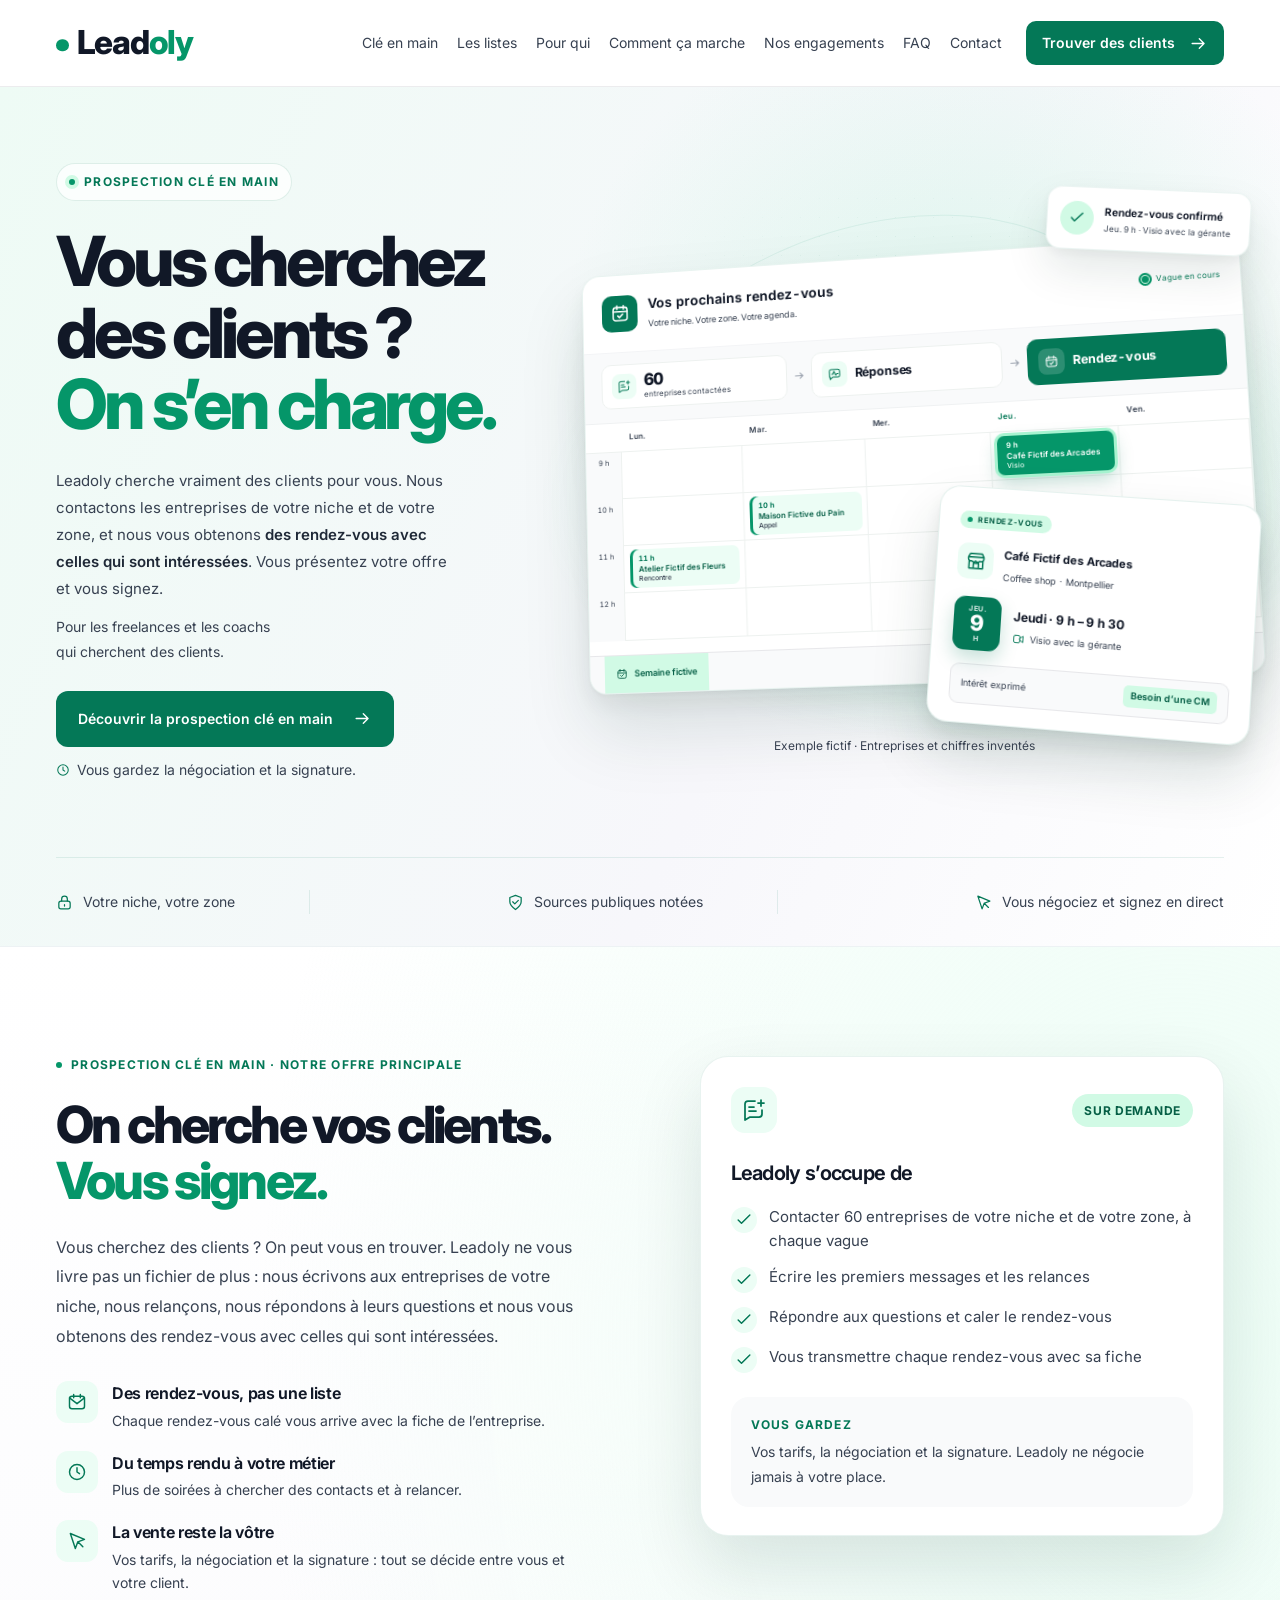
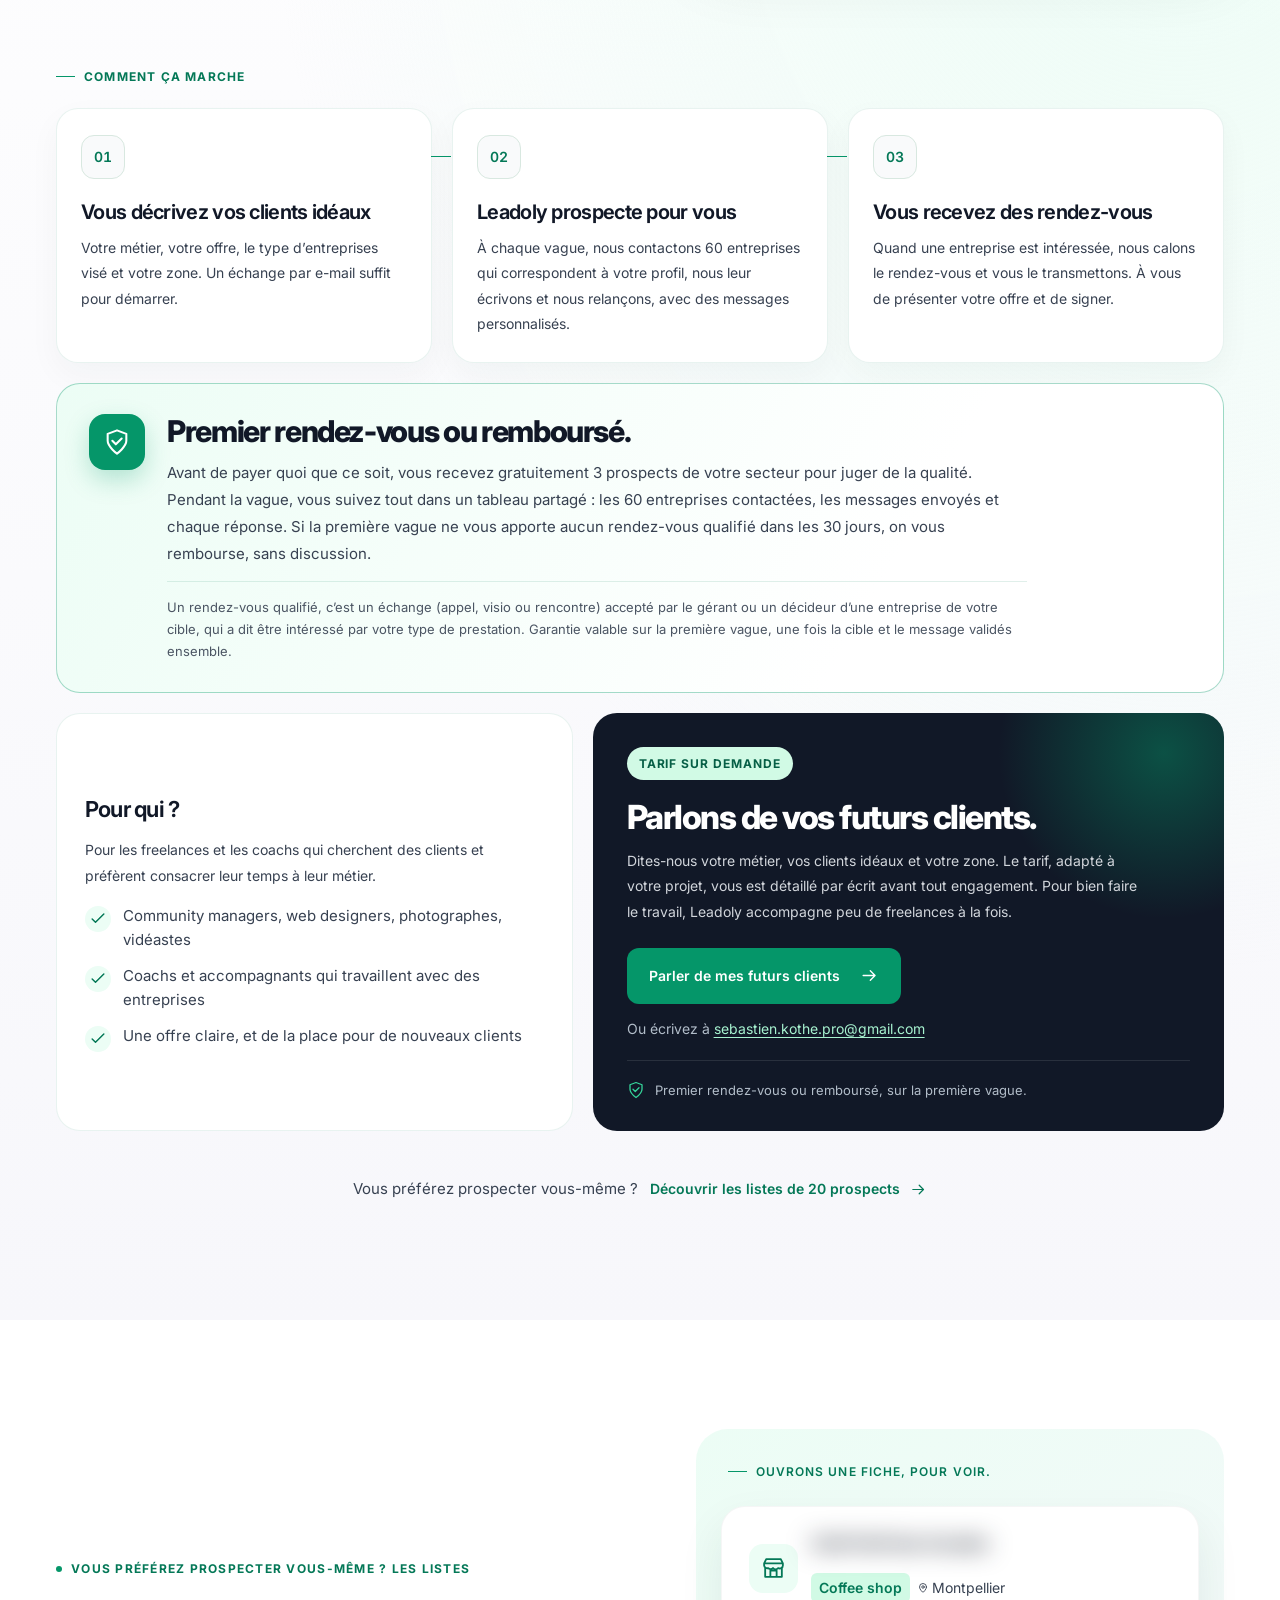
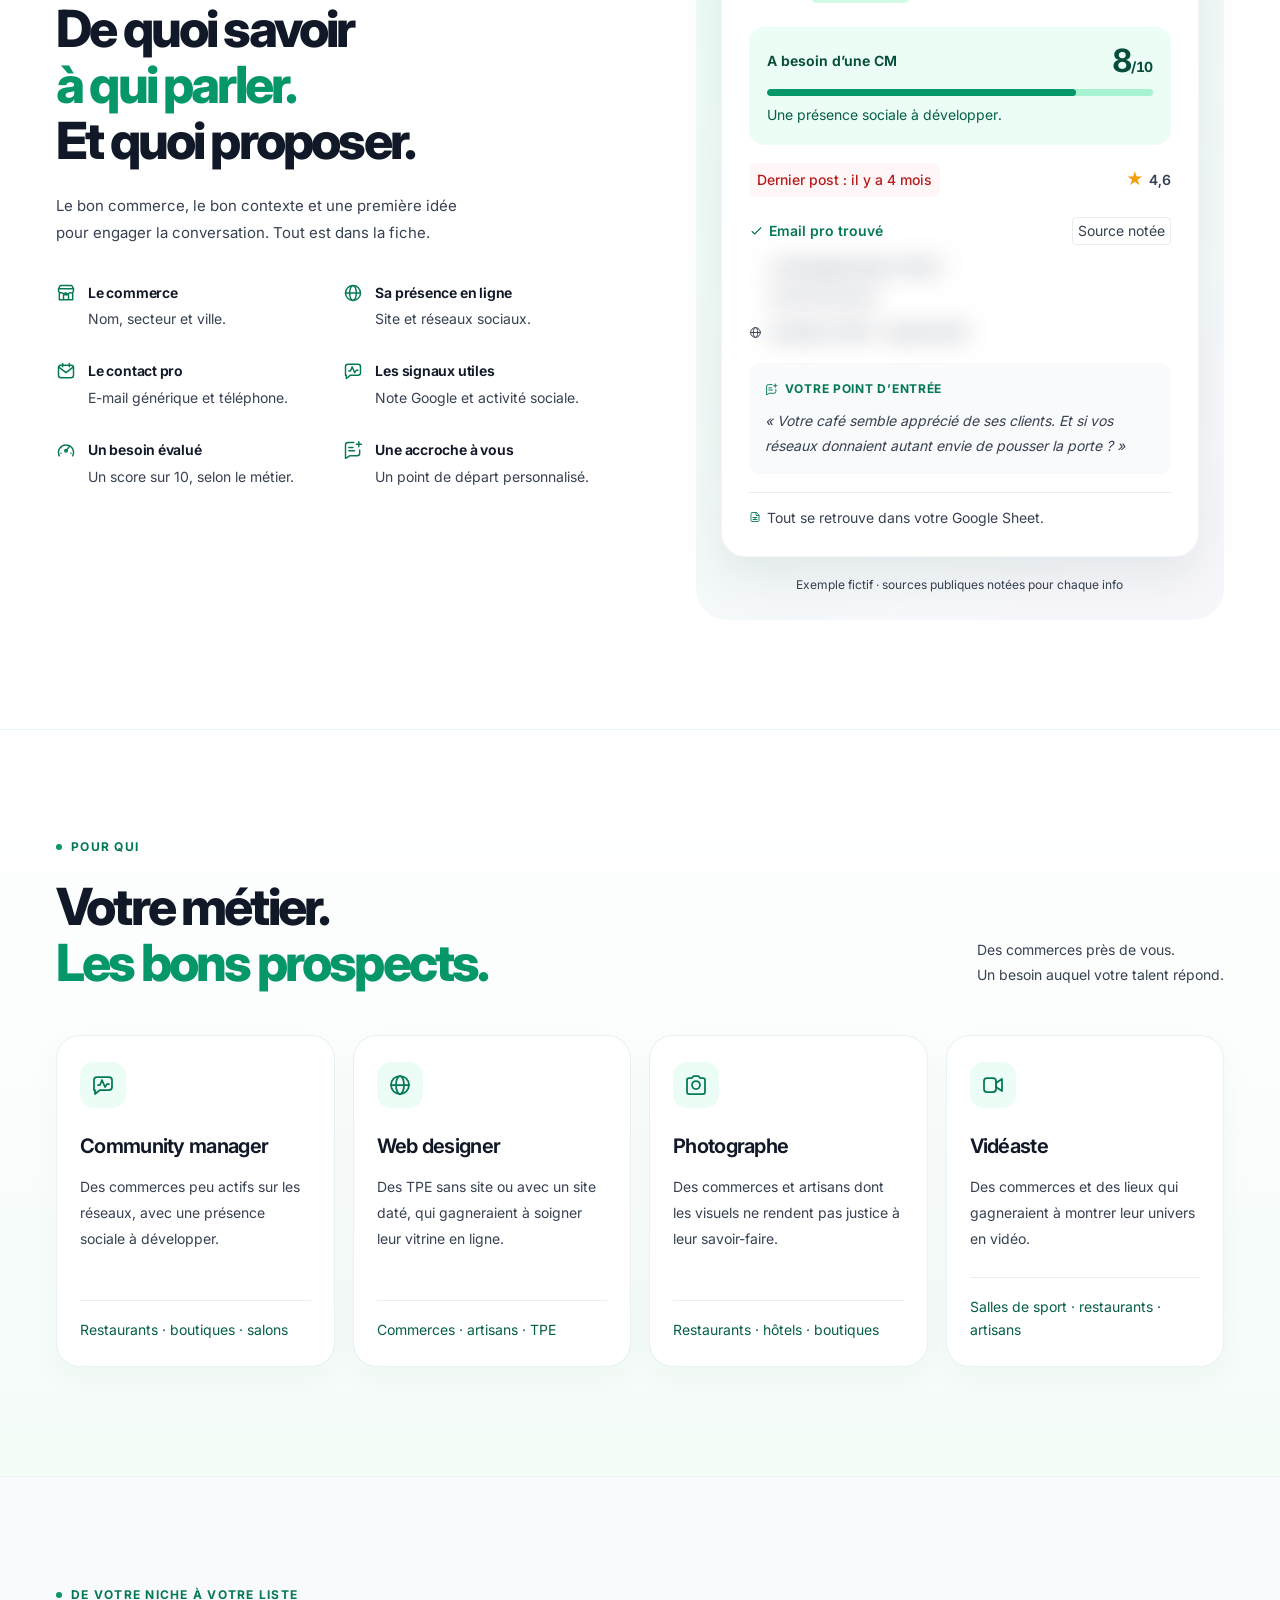
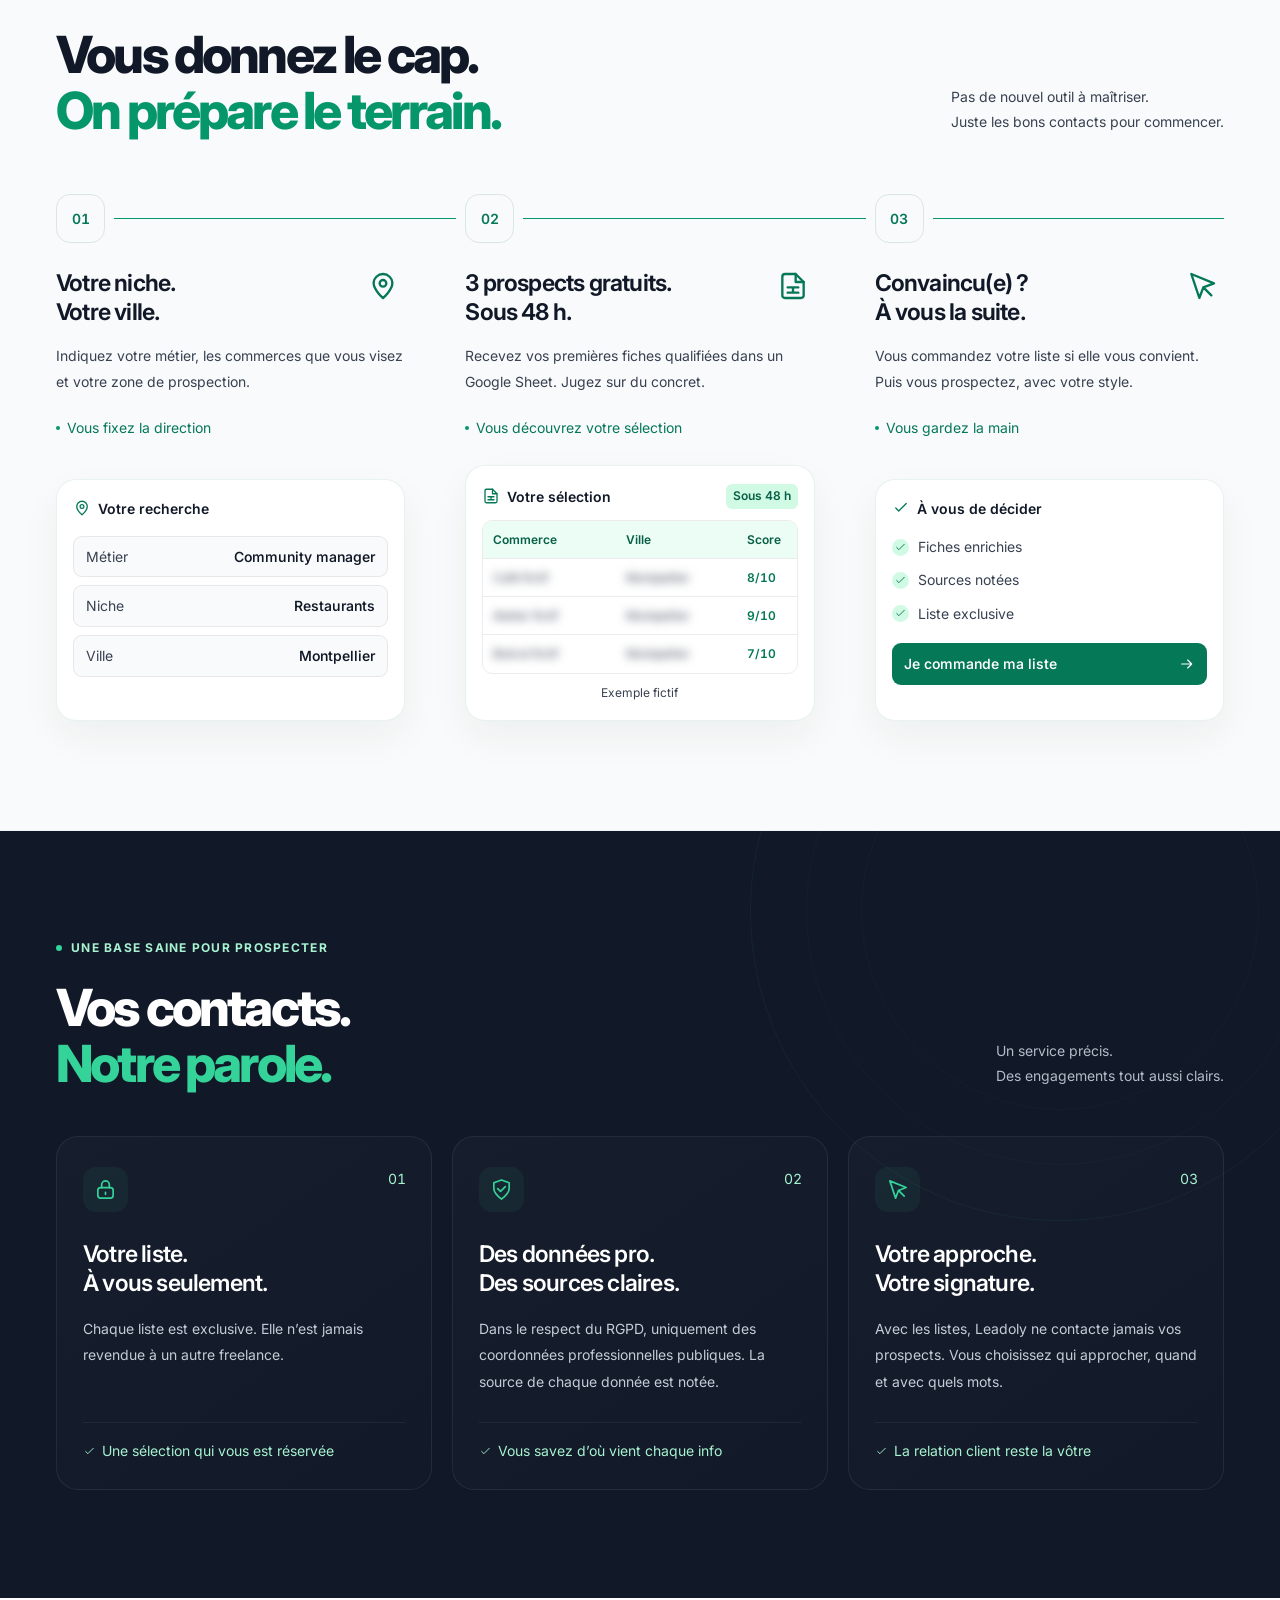
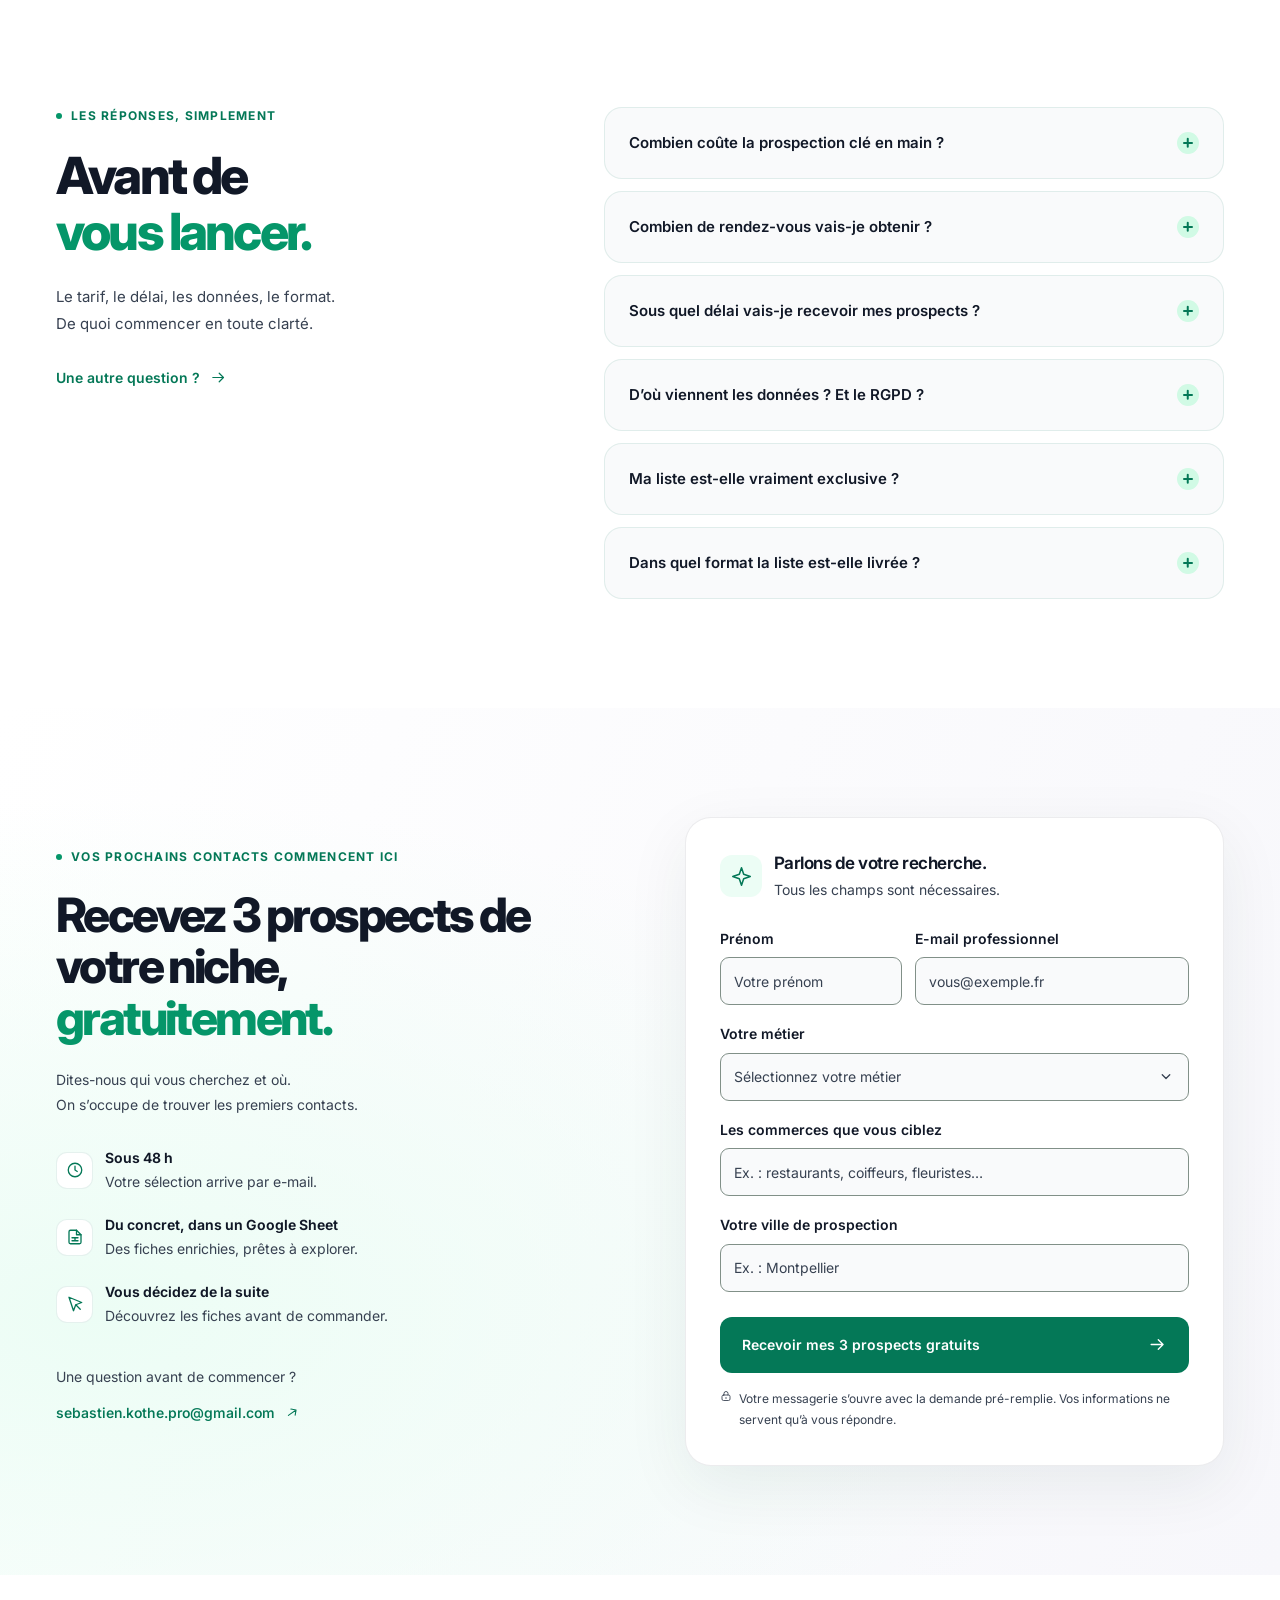
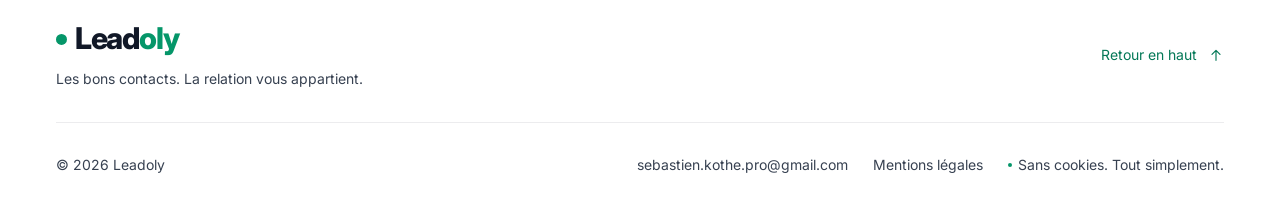
==== index.html @ 3d6f872d "Menu : le lien « Contact » (bureau et mobile) mène au bloc contact « Parlons de vos futurs clients »" ====
<!doctype html>
<html lang="fr">
<head>
  <meta charset="utf-8">
  <meta name="viewport" content="width=device-width, initial-scale=1">
  <title>Leadoly — On trouve vos clients, vous signez</title>
  <meta name="description" content="Freelances et coachs : Leadoly contacte les entreprises de votre niche et vous obtient des rendez-vous. Premier rendez-vous ou remboursé.">
  <meta name="robots" content="index, follow, max-image-preview:large">
  <meta name="theme-color" content="#059669">
  <meta name="color-scheme" content="light">
  <link rel="canonical" href="https://leadoly.fr/">
  <link rel="icon" href="favicon.ico" sizes="16x16 32x32 48x48">
  <link rel="icon" href="assets/favicon.svg" type="image/svg+xml">
  <link rel="icon" href="assets/favicon-32.png" type="image/png" sizes="32x32">
  <link rel="apple-touch-icon" href="apple-touch-icon.png">
  <link rel="preload" href="assets/fonts/Inter-latin.var.woff2" as="font" type="font/woff2" crossorigin>
  <link rel="stylesheet" href="css/style.css">
  <script src="js/main.js" defer></script>
  <meta property="og:type" content="website">
  <meta property="og:locale" content="fr_FR">
  <meta property="og:site_name" content="Leadoly">
  <meta property="og:url" content="https://leadoly.fr/">
  <meta property="og:title" content="Leadoly — On trouve vos clients, vous signez">
  <meta property="og:description" content="Freelances et coachs : Leadoly contacte les entreprises de votre niche et vous obtient des rendez-vous. Premier rendez-vous ou remboursé.">
  <meta property="og:image" content="https://leadoly.fr/assets/og-image.png">
  <meta property="og:image:width" content="1200">
  <meta property="og:image:height" content="630">
  <meta property="og:image:type" content="image/png">
  <meta property="og:image:alt" content="Leadoly. Vos prochains clients sont près de vous. Des prospects locaux, qualifiés et livrés dans un Google Sheet.">
  <meta name="twitter:card" content="summary_large_image">
  <meta name="twitter:title" content="Leadoly — On trouve vos clients, vous signez">
  <meta name="twitter:description" content="Freelances et coachs : Leadoly contacte les entreprises de votre niche et vous obtient des rendez-vous. Premier rendez-vous ou remboursé.">
  <meta name="twitter:image" content="https://leadoly.fr/assets/og-image.png">
  <meta name="twitter:image:alt" content="Leadoly. Vos prochains clients sont près de vous.">
  <script type="application/ld+json">
{
  "@context": "https://schema.org",
  "@graph": [
    {
      "@type": [
        "Organization",
        "ProfessionalService"
      ],
      "@id": "https://leadoly.fr/#organization",
      "name": "Leadoly",
      "url": "https://leadoly.fr/",
      "logo": {
        "@type": "ImageObject",
        "url": "https://leadoly.fr/assets/leadoly-symbole-400.png",
        "width": 400,
        "height": 400
      },
      "image": "https://leadoly.fr/assets/og-image.png",
      "email": "sebastien.kothe.pro@gmail.com",
      "slogan": "Les bons contacts, près de vous.",
      "description": "Leadoly cherche des clients pour les freelances et les coachs : nous contactons les entreprises de leur niche et leur obtenons des rendez-vous. Ils n’ont plus qu’à présenter leur offre et signer. En option, des listes exclusives de prospects locaux qualifiés.",
      "areaServed": {
        "@type": "Country",
        "name": "France"
      },
      "knowsAbout": [
        "Prospection locale",
        "Listes de prospects qualifiés",
        "Génération de leads B2B",
        "Prospection pour freelances",
        "TPE et commerces de proximité"
      ],
      "founder": {
        "@id": "https://leadoly.fr/#fondateur"
      },
      "sameAs": [
        "https://www.linkedin.com/company/leadoly/"
      ]
    },
    {
      "@type": "Person",
      "@id": "https://leadoly.fr/#fondateur",
      "name": "Sébastien Kothé",
      "jobTitle": "Fondateur de Leadoly",
      "worksFor": {
        "@id": "https://leadoly.fr/#organization"
      },
      "sameAs": [
        "https://www.linkedin.com/in/sebastienkothe"
      ]
    },
    {
      "@type": "WebSite",
      "@id": "https://leadoly.fr/#website",
      "url": "https://leadoly.fr/",
      "name": "Leadoly",
      "inLanguage": "fr-FR",
      "publisher": {
        "@id": "https://leadoly.fr/#organization"
      }
    },
    {
      "@type": "WebPage",
      "@id": "https://leadoly.fr/#webpage",
      "url": "https://leadoly.fr/",
      "name": "Leadoly — On trouve vos clients, vous signez",
      "description": "Freelances et coachs : Leadoly contacte les entreprises de votre niche et vous obtient des rendez-vous. Premier rendez-vous ou remboursé.",
      "inLanguage": "fr-FR",
      "isPartOf": {
        "@id": "https://leadoly.fr/#website"
      },
      "about": {
        "@id": "https://leadoly.fr/#organization"
      },
      "primaryImageOfPage": "https://leadoly.fr/assets/og-image.png"
    },
    {
      "@type": "FAQPage",
      "@id": "https://leadoly.fr/#faq",
      "inLanguage": "fr-FR",
      "isPartOf": {
        "@id": "https://leadoly.fr/#webpage"
      },
      "mainEntity": [
        {
          "@type": "Question",
          "name": "Combien coûte la prospection clé en main ?",
          "acceptedAnswer": {
            "@type": "Answer",
            "text": "Le tarif est sur demande : il dépend de votre niche et de votre zone. Écrivez-nous, et tout vous est détaillé par écrit avant le moindre engagement."
          }
        },
        {
          "@type": "Question",
          "name": "Combien de rendez-vous vais-je obtenir ?",
          "acceptedAnswer": {
            "@type": "Answer",
            "text": "Le nombre dépend de votre offre, de votre niche et de votre zone : nous ne promettons pas de chiffre. En revanche, la première vague est garantie : si elle ne vous apporte aucun rendez-vous qualifié dans les 30 jours, on vous rembourse, sans discussion."
          }
        },
        {
          "@type": "Question",
          "name": "Sous quel délai vais-je recevoir mes prospects ?",
          "acceptedAnswer": {
            "@type": "Answer",
            "text": "Vous recevez vos 3 prospects gratuits sous 48 h, dans un Google Sheet partagé. Votre sélection arrive par e-mail."
          }
        },
        {
          "@type": "Question",
          "name": "D’où viennent les données ? Et le RGPD ?",
          "acceptedAnswer": {
            "@type": "Answer",
            "text": "Leadoly utilise uniquement des coordonnées professionnelles publiques et note la source de chaque donnée. Avec les listes, Leadoly ne contacte jamais vos prospects : vous gardez la main sur votre prospection."
          }
        },
        {
          "@type": "Question",
          "name": "Ma liste est-elle vraiment exclusive ?",
          "acceptedAnswer": {
            "@type": "Answer",
            "text": "Oui. Votre liste vous est réservée et n’est jamais revendue à un autre freelance."
          }
        },
        {
          "@type": "Question",
          "name": "Dans quel format la liste est-elle livrée ?",
          "acceptedAnswer": {
            "@type": "Answer",
            "text": "Dans un Google Sheet partagé, avec une ligne par prospect. Les colonnes regroupent les informations décrites dans la fiche : commerce, secteur, ville, site, réseaux sociaux, e-mail et téléphone professionnels, note Google, activité sociale, score de besoin et accroche personnalisée. Les sources y sont aussi notées."
          }
        }
      ]
    }
  ]
}
  </script>
  <!-- Mesure d'audience GoatCounter (anonyme, sans cookies) : le code du compte se change dans js/analytics.js -->
  <script src="js/analytics.js" defer></script>
</head>
<body>
  <a href="#contenu" class="skip-link">Aller au contenu</a>
  <svg class="icon-library" xmlns="http://www.w3.org/2000/svg" aria-hidden="true"><defs>
    <symbol id="i-arrow" viewBox="0 0 24 24"><path d="M4 12h15m-6-6 6 6-6 6"/></symbol>
    <symbol id="i-check" viewBox="0 0 24 24"><path d="m5 12 4 4L19 6"/></symbol>
    <symbol id="i-pin" viewBox="0 0 24 24"><path d="M19 10c0 5-7 11-7 11S5 15 5 10a7 7 0 1 1 14 0Z"/><circle cx="12" cy="10" r="2.5"/></symbol>
    <symbol id="i-sheet" viewBox="0 0 24 24"><path d="M14 3H6a2 2 0 0 0-2 2v14a2 2 0 0 0 2 2h12a2 2 0 0 0 2-2V9Z"/><path d="M14 3v6h6M8 13h8M8 17h8m-4-4v4"/></symbol>
    <symbol id="i-store" viewBox="0 0 24 24"><path d="M4 11v9h16v-9M3 7l2-4h14l2 4v2a3 3 0 0 1-4.5 2.6 3 3 0 0 1-5 0 3 3 0 0 1-4.5 0A3 3 0 0 1 3 9V7ZM3 7h18M9 20v-6h6v6"/></symbol>
    <symbol id="i-contact" viewBox="0 0 24 24"><rect x="3" y="5" width="18" height="15" rx="3"/><path d="m3 7 9 7 9-7M8 3v4m8-4v4"/></symbol>
    <symbol id="i-globe" viewBox="0 0 24 24"><circle cx="12" cy="12" r="9"/><ellipse cx="12" cy="12" rx="4" ry="9"/><path d="M3 12h18"/></symbol>
    <symbol id="i-activity" viewBox="0 0 24 24"><path d="M3 17V7a3 3 0 0 1 3-3h12a3 3 0 0 1 3 3v7a3 3 0 0 1-3 3H9l-5 4v-4Z"/><path d="M7 12h2l2-5 3 7 2-3h2"/></symbol>
    <symbol id="i-score" viewBox="0 0 24 24"><path d="M4 19a9 9 0 1 1 16 0M12 13l4-5M6 16h.01M6.5 9h.01M12 6h.01M18 16h.01"/><circle cx="12" cy="13" r="1.5"/></symbol>
    <symbol id="i-message" viewBox="0 0 24 24"><path d="M20 12v4a3 3 0 0 1-3 3H8l-5 3V6a3 3 0 0 1 3-3h7M7 9h5M7 13h7M19 2v6m-3-3h6"/></symbol>
    <symbol id="i-lock" viewBox="0 0 24 24"><rect x="4" y="10" width="16" height="11" rx="3"/><path d="M8 10V7a4 4 0 0 1 8 0v3m-4 5v2"/></symbol>
    <symbol id="i-shield" viewBox="0 0 24 24"><path d="m12 2 8 3v6c0 5-8 11-8 11S4 16 4 11V5Z"/><path d="m8 11 3 3 5-5"/></symbol>
    <symbol id="i-cursor" viewBox="0 0 24 24"><path d="m4 3 6 18 3-8 8-3L4 3Zm9 10 6 6"/></symbol>
    <symbol id="i-calendar" viewBox="0 0 24 24"><rect x="3.5" y="5" width="17" height="15.5" rx="3"/><path d="M3.5 10h17M8 3v4M16 3v4"/><path d="m9 15 2 2 4-4"/></symbol><symbol id="i-clock" viewBox="0 0 24 24"><circle cx="12" cy="12" r="9"/><path d="M12 7v5l3 2"/></symbol>
    <symbol id="i-camera" viewBox="0 0 24 24"><path d="m8 5 1.5-2h5L16 5h3a2 2 0 0 1 2 2v12a2 2 0 0 1-2 2H5a2 2 0 0 1-2-2V7a2 2 0 0 1 2-2Z"/><circle cx="12" cy="12" r="4"/></symbol>
    <symbol id="i-video" viewBox="0 0 24 24"><rect x="3" y="5" width="12" height="14" rx="3"/><path d="m15 10 6-4v12l-6-4Z"/></symbol>
    <symbol id="i-spark" viewBox="0 0 24 24"><path d="m12 2 2.5 7.5L22 12l-7.5 2.5L12 22l-2.5-7.5L2 12l7.5-2.5L12 2Z"/></symbol>
  </defs></svg>
  <header class="site-header">
    <div class="header-inner container">
      <a class="brand" href="#accueil" aria-label="Leadoly, accueil"><span class="brand-dot" aria-hidden="true"></span><span>Lead<span class="brand-accent">oly</span></span></a>
      <nav class="desktop-nav" aria-label="Navigation principale"><a href="#premium">Clé en main</a><a href="#fiche">Les listes</a><a href="#pour-qui">Pour qui</a><a href="#comment">Comment ça marche</a><a href="#engagements">Nos engagements</a><a href="#faq">FAQ</a><a href="#contact-premium">Contact</a></nav>
      <a class="button button-small header-cta" href="#contact-premium">Trouver des clients<svg class="icon" aria-hidden="true"><use href="#i-arrow"/></svg></a>
      <button class="menu-toggle" type="button" aria-label="Ouvrir le menu" aria-controls="mobile-menu" aria-expanded="false" hidden><span></span><span></span></button>
    </div>
    <nav class="mobile-menu container" id="mobile-menu" aria-label="Navigation mobile"><a href="#premium">Prospection clé en main<svg class="icon" aria-hidden="true"><use href="#i-arrow"/></svg></a><a href="#fiche">Les listes<svg class="icon" aria-hidden="true"><use href="#i-arrow"/></svg></a><a href="#pour-qui">Pour qui<svg class="icon" aria-hidden="true"><use href="#i-arrow"/></svg></a><a href="#comment">Comment ça marche<svg class="icon" aria-hidden="true"><use href="#i-arrow"/></svg></a><a href="#engagements">Nos engagements<svg class="icon" aria-hidden="true"><use href="#i-arrow"/></svg></a><a href="#faq">FAQ<svg class="icon" aria-hidden="true"><use href="#i-arrow"/></svg></a><a href="#contact-premium">Contact<svg class="icon" aria-hidden="true"><use href="#i-arrow"/></svg></a><a class="button" href="#contact-premium">Trouver des clients</a></nav>
  </header>
  <main id="contenu" tabindex="-1">
    <section class="hero" id="accueil" aria-labelledby="hero-title">
      <div class="hero-glow" aria-hidden="true"></div>
      <div class="hero-inner container">
        <div class="hero-copy">
          <p class="eyebrow pill"><span class="status-dot" aria-hidden="true"></span>PROSPECTION CLÉ EN MAIN</p>
          <h1 id="hero-title">Vous cherchez <br> des clients ? <br> <span>On s’en charge.</span></h1>
          <p class="hero-description">Leadoly cherche vraiment des clients pour vous. Nous contactons les entreprises de votre niche et de votre zone, et nous vous obtenons <strong>des rendez-vous avec celles qui sont intéressées</strong>. Vous présentez votre offre et vous signez.</p>
          <p class="hero-audience">Pour les freelances et les coachs <br class="desktop-break"> qui cherchent des clients.</p>
          <div class="hero-actions"><a class="button" href="#premium">Découvrir la prospection clé en main<svg class="icon" aria-hidden="true"><use href="#i-arrow"/></svg></a></div>
          <p class="hero-note"><svg class="icon" aria-hidden="true"><use href="#i-clock"/></svg>Vous gardez la négociation et la signature.</p>
        </div>
        <figure class="hero-stage hero-rdv" role="img" aria-label="Exemple fictif : une vague de 60 entreprises contactées qui aboutit à des rendez-vous dans votre agenda">
          <div class="stage-dots" aria-hidden="true"></div><div class="stage-orbit" aria-hidden="true"></div>
          <div class="product-composition" aria-hidden="true">
            <div class="sheet-back"></div>
            <div class="sheet-window rdv-window">
              <div class="sheet-titlebar"><span class="sheet-icon rdv-icon"><svg class="icon"><use href="#i-calendar"/></svg></span><div><b>Vos prochains rendez-vous</b><span>Votre niche. Votre zone. Votre agenda.</span></div><span class="sheet-status"><span class="rdv-live"></span>Vague en cours</span></div>
              <div class="rdv-funnel">
                <div class="rdv-step"><span class="rdv-step-icon"><svg class="icon"><use href="#i-message"/></svg></span><b>60</b><span><span class="rdv-long">entreprises </span>contactées</span></div>
                <svg class="rdv-arrow" viewBox="0 0 24 24"><path d="M5 12h14m-5-5 5 5-5 5"/></svg>
                <div class="rdv-step"><span class="rdv-step-icon"><svg class="icon"><use href="#i-activity"/></svg></span><b class="rdv-word">Réponses</b></div>
                <svg class="rdv-arrow" viewBox="0 0 24 24"><path d="M5 12h14m-5-5 5 5-5 5"/></svg>
                <div class="rdv-step is-goal"><span class="rdv-step-icon"><svg class="icon"><use href="#i-calendar"/></svg></span><b class="rdv-word">Rendez-vous</b></div>
              </div>
              <div class="rdv-cal">
                <div class="rdv-cal-head"><span></span><span>Lun.</span><span>Mar.</span><span>Mer.</span><span>Jeu.</span><span>Ven.</span></div>
                <div class="rdv-cal-body">
                  <div class="rdv-hours"><span>9 h</span><span>10 h</span><span>11 h</span><span>12 h</span></div>
                  <div class="rdv-grid">
                    <span class="rdv-event ev-1"><b>10 h</b>Maison Fictive du Pain<small>Appel</small></span>
                    <span class="rdv-event ev-2"><b>9 h</b>Café Fictif des Arcades<small>Visio</small></span>
                    <span class="rdv-event ev-3"><b>11 h</b>Atelier Fictif des Fleurs<small>Rencontre</small></span>
                  </div>
                </div>
              </div>
              <div class="sheet-bottom"><span class="sheet-tab"><svg class="icon"><use href="#i-calendar"/></svg>Semaine fictive</span><span class="sheet-bottom-note">Vous présentez votre offre, vous signez</span></div>
            </div>
            <div class="floating-found"><span class="found-check"><svg class="icon"><use href="#i-check"/></svg></span><span><b>Rendez-vous confirmé</b><small>Jeu. 9 h · Visio avec la gérante</small></span></div>
            <div class="hero-prospect-card rdv-card">
              <span class="mini-card-label rdv-label"><span class="rdv-label-dot"></span>RENDEZ-VOUS</span>
              <div class="mini-card-top"><span class="store-avatar"><svg class="icon"><use href="#i-store"/></svg></span><div><b>Café Fictif des Arcades</b><span>Coffee shop · Montpellier</span></div></div>
              <div class="rdv-when"><div class="rdv-date"><small>JEU.</small><b>9</b><small>H</small></div><div class="rdv-when-text"><b>Jeudi · 9 h – 9 h 30</b><span><svg class="icon"><use href="#i-video"/></svg>Visio avec la gérante</span></div></div>
              <div class="rdv-need"><span>Intérêt exprimé</span><b>Besoin d’une CM</b></div>
                          </div>
          </div>
          <figcaption>Exemple fictif · Entreprises et chiffres inventés</figcaption>
        </figure>
      </div>
      <div class="reassurance container"><span><svg class="icon" aria-hidden="true"><use href="#i-lock"/></svg>Votre niche, votre zone</span><span><svg class="icon" aria-hidden="true"><use href="#i-shield"/></svg>Sources publiques notées</span><span><svg class="icon" aria-hidden="true"><use href="#i-cursor"/></svg>Vous négociez et signez en direct</span></div>
    </section>
    <section class="premium-section section-pad" id="premium" aria-labelledby="premium-title">
      <div class="container">
        <div class="premium-layout">
          <div class="premium-copy reveal">
            <p class="eyebrow"><span class="status-dot" aria-hidden="true"></span>PROSPECTION CLÉ EN MAIN · NOTRE OFFRE PRINCIPALE</p>
            <h2 id="premium-title">On cherche vos clients. <br> <span>Vous signez.</span></h2>
            <p class="premium-lead">Vous cherchez des clients ? On peut vous en trouver. Leadoly ne vous livre pas un fichier de plus : nous écrivons aux entreprises de votre niche, nous relançons, nous répondons à leurs questions et nous vous obtenons des rendez-vous avec celles qui sont intéressées.</p>
            <ul class="premium-results">
              <li><span class="premium-result-icon"><svg class="icon" aria-hidden="true"><use href="#i-contact"/></svg></span><span><b>Des rendez-vous, pas une liste</b><small>Chaque rendez-vous calé vous arrive avec la fiche de l’entreprise.</small></span></li>
              <li><span class="premium-result-icon"><svg class="icon" aria-hidden="true"><use href="#i-clock"/></svg></span><span><b>Du temps rendu à votre métier</b><small>Plus de soirées à chercher des contacts et à relancer.</small></span></li>
              <li><span class="premium-result-icon"><svg class="icon" aria-hidden="true"><use href="#i-cursor"/></svg></span><span><b>La vente reste la vôtre</b><small>Vos tarifs, la négociation et la signature : tout se décide entre vous et votre client.</small></span></li>
            </ul>
          </div>
          <article class="premium-card reveal" aria-label="Répartition des rôles">
            <div class="premium-card-top"><span class="audience-icon"><svg class="icon" aria-hidden="true"><use href="#i-message"/></svg></span><span class="premium-badge">Sur demande</span></div>
            <h3>Leadoly s’occupe de</h3>
            <ul class="premium-list">
              <li><svg class="icon" aria-hidden="true"><use href="#i-check"/></svg>Contacter 60 entreprises de votre niche et de votre zone, à chaque vague</li>
              <li><svg class="icon" aria-hidden="true"><use href="#i-check"/></svg>Écrire les premiers messages et les relances</li>
              <li><svg class="icon" aria-hidden="true"><use href="#i-check"/></svg>Répondre aux questions et caler le rendez-vous</li>
              <li><svg class="icon" aria-hidden="true"><use href="#i-check"/></svg>Vous transmettre chaque rendez-vous avec sa fiche</li>
            </ul>
            <div class="premium-keep"><p class="premium-keep-title">Vous gardez</p><p>Vos tarifs, la négociation et la signature. Leadoly ne négocie jamais à votre place.</p></div>
          </article>
        </div>
        <div class="premium-how reveal" aria-labelledby="premium-how-title">
          <h3 class="premium-how-title" id="premium-how-title"><span class="tiny-line" aria-hidden="true"></span>Comment ça marche</h3>
          <ol class="premium-steps">
            <li class="premium-step"><span class="premium-step-number">01</span><h4>Vous décrivez vos clients idéaux</h4><p>Votre métier, votre offre, le type d’entreprises visé et votre zone. Un échange par e-mail suffit pour démarrer.</p></li>
            <li class="premium-step"><span class="premium-step-number">02</span><h4>Leadoly prospecte pour vous</h4><p>À chaque vague, nous contactons 60 entreprises qui correspondent à votre profil, nous leur écrivons et nous relançons, avec des messages personnalisés.</p></li>
            <li class="premium-step"><span class="premium-step-number">03</span><h4>Vous recevez des rendez-vous</h4><p>Quand une entreprise est intéressée, nous calons le rendez-vous et vous le transmettons. À vous de présenter votre offre et de signer.</p></li>
          </ol>
        </div>
        <div class="premium-guarantee reveal" aria-labelledby="premium-guarantee-title">
          <span class="premium-guarantee-icon"><svg class="icon" aria-hidden="true"><use href="#i-shield"/></svg></span>
          <div>
            <h3 id="premium-guarantee-title">Premier rendez&#8209;vous ou remboursé.</h3>
            <p>Avant de payer quoi que ce soit, vous recevez gratuitement 3 prospects de votre secteur pour juger de la qualité. Pendant la vague, vous suivez tout dans un tableau partagé : les 60 entreprises contactées, les messages envoyés et chaque réponse. Si la première vague ne vous apporte aucun rendez-vous qualifié dans les 30 jours, on vous rembourse, sans discussion.</p>
            <p class="premium-guarantee-note">Un rendez-vous qualifié, c’est un échange (appel, visio ou rencontre) accepté par le gérant ou un décideur d’une entreprise de votre cible, qui a dit être intéressé par votre type de prestation. Garantie valable sur la première vague, une fois la cible et le message validés ensemble.</p>
          </div>
        </div>
        <div class="premium-bottom">
          <article class="premium-for reveal" aria-labelledby="premium-for-title">
            <h3 id="premium-for-title">Pour qui ?</h3>
            <p>Pour les freelances et les coachs qui cherchent des clients et préfèrent consacrer leur temps à leur métier.</p>
            <ul class="premium-list">
              <li><svg class="icon" aria-hidden="true"><use href="#i-check"/></svg>Community managers, web designers, photographes, vidéastes</li>
              <li><svg class="icon" aria-hidden="true"><use href="#i-check"/></svg>Coachs et accompagnants qui travaillent avec des entreprises</li>
              <li><svg class="icon" aria-hidden="true"><use href="#i-check"/></svg>Une offre claire, et de la place pour de nouveaux clients</li>
            </ul>
          </article>
          <aside class="premium-cta reveal" id="contact-premium" aria-labelledby="premium-cta-title">
            <p class="premium-cta-eyebrow">Tarif sur demande</p>
            <h3 id="premium-cta-title">Parlons de vos futurs clients.</h3>
            <p>Dites-nous votre métier, vos clients idéaux et votre zone. Le tarif, adapté à votre projet, vous est détaillé par écrit avant tout engagement. Pour bien faire le travail, Leadoly accompagne peu de freelances à la fois.</p>
            <a class="button premium-cta-button" href="mailto:sebastien.kothe.pro@gmail.com?subject=Prospection%20cl%C3%A9%20en%20main%20Leadoly&amp;body=Bonjour%20S%C3%A9bastien%2C%0D%0A%0D%0AJe%20cherche%20des%20clients.%0D%0AMon%20m%C3%A9tier%20%3A%20%0D%0AMes%20clients%20id%C3%A9aux%20%3A%20%0D%0AMa%20zone%20%3A%20%0D%0A">Parler de mes futurs clients<svg class="icon" aria-hidden="true"><use href="#i-arrow"/></svg></a>
            <p class="premium-cta-mail">Ou écrivez à <a href="mailto:sebastien.kothe.pro@gmail.com">sebastien.kothe.pro@gmail.com</a></p>
            <p class="premium-honest"><svg class="icon" aria-hidden="true"><use href="#i-shield"/></svg><span>Premier rendez-vous ou remboursé, sur la première vague.</span></p>
          </aside>
        </div>
        <p class="premium-alt reveal"><span>Vous préférez prospecter vous-même ?</span> <a class="text-link" href="#fiche">Découvrir les listes de 20 prospects<svg class="icon" aria-hidden="true"><use href="#i-arrow"/></svg></a></p>
      </div>
    </section>
    <section class="content-section section-pad" id="fiche" aria-labelledby="fiche-title">
      <div class="container content-layout">
        <div class="content-copy reveal"><p class="eyebrow"><span class="status-dot" aria-hidden="true"></span>VOUS PRÉFÉREZ PROSPECTER VOUS-MÊME ? LES LISTES</p><h2 id="fiche-title">De quoi savoir <br> <span>à qui parler.</span> <br> Et quoi proposer.</h2><p class="section-lead">Le bon commerce, le bon contexte et une première idée pour engager la conversation. Tout est dans la fiche.</p>
          <div class="field-grid">
            <div class="field-item"><svg class="icon" aria-hidden="true"><use href="#i-store"/></svg><div><h3>Le commerce</h3><p>Nom, secteur et ville.</p></div></div>
            <div class="field-item"><svg class="icon" aria-hidden="true"><use href="#i-globe"/></svg><div><h3>Sa présence en ligne</h3><p>Site et réseaux sociaux.</p></div></div>
            <div class="field-item"><svg class="icon" aria-hidden="true"><use href="#i-contact"/></svg><div><h3>Le contact pro</h3><p>E-mail générique et téléphone.</p></div></div>
            <div class="field-item"><svg class="icon" aria-hidden="true"><use href="#i-activity"/></svg><div><h3>Les signaux utiles</h3><p>Note Google et activité sociale.</p></div></div>
            <div class="field-item"><svg class="icon" aria-hidden="true"><use href="#i-score"/></svg><div><h3>Un besoin évalué</h3><p>Un score sur 10, selon le métier.</p></div></div>
            <div class="field-item"><svg class="icon" aria-hidden="true"><use href="#i-message"/></svg><div><h3>Une accroche à vous</h3><p>Un point de départ personnalisé.</p></div></div>
          </div>
        </div>
        <div class="prospect-showcase reveal">
          <div class="showcase-label"><span class="tiny-line" aria-hidden="true"></span> OUVRONS UNE FICHE, POUR VOIR.</div>
          <article class="prospect-card" aria-label="Fiche fictive d’un coffee shop à Montpellier, exemple pour un community manager">
            <div class="prospect-top"><span class="store-avatar"><svg class="icon" aria-hidden="true"><use href="#i-store"/></svg></span><div><h3 class="blurred" aria-label="Nom fictif flouté">Café Fictif des Arcades</h3><div class="prospect-tags"><span class="badge">Coffee shop</span><span class="city-tag"><svg class="icon" aria-hidden="true"><use href="#i-pin"/></svg>Montpellier</span></div></div></div>
            <div class="prospect-score"><div><span>A besoin d’une CM</span><b>8<span>/10</span></b></div><div class="score-track"><span></span></div><p>Une présence sociale à développer.</p></div>
            <div class="prospect-signals"><span class="alert-signal">Dernier post : il y a 4 mois</span><span class="rating"><span class="amber-star" aria-hidden="true">★</span><span class="sr-only">Note Google : </span>4,6<span class="sr-only"> sur 5</span></span></div>
            <div class="contact-preview"><p><svg class="icon" aria-hidden="true"><use href="#i-check"/></svg><strong>Email pro trouvé</strong><span class="source-tag">Source notée</span></p><div class="contact-lines"><span class="blurred" aria-label="E-mail fictif flouté">contact@exemple-fictif.fr</span><span class="blurred" aria-label="Téléphone fictif flouté">04 00 00 00 00</span></div><div class="web-preview"><svg class="icon" aria-hidden="true"><use href="#i-globe"/></svg><span class="blurred" aria-label="Site et réseau social fictifs floutés">exemple-fictif.fr · @cafe_fictif</span></div></div>
            <div class="personal-hook"><span><svg class="icon" aria-hidden="true"><use href="#i-message"/></svg>VOTRE POINT D’ENTRÉE</span><blockquote>« Votre café semble apprécié de ses clients. Et si vos réseaux donnaient autant envie de pousser la porte ? »</blockquote></div>
            <div class="card-footnote"><svg class="icon" aria-hidden="true"><use href="#i-sheet"/></svg>Tout se retrouve dans votre Google Sheet.</div>
          </article>
          <p class="example-caption">Exemple fictif · sources publiques notées pour chaque info</p>
        </div>
      </div>
    </section>
    <section class="audience-section section-pad" id="pour-qui" aria-labelledby="audience-title">
      <div class="container">
        <div class="section-heading reveal"><div><p class="eyebrow"><span class="status-dot" aria-hidden="true"></span>POUR QUI</p><h2 id="audience-title">Votre métier. <br><span>Les bons prospects.</span></h2></div><p>Des commerces près de vous. <br>Un besoin auquel votre talent répond.</p></div>
        <div class="audience-grid">
          <article class="audience-card reveal"><span class="audience-icon"><svg class="icon" aria-hidden="true"><use href="#i-activity"/></svg></span><h3>Community manager</h3><p>Des commerces peu actifs sur les réseaux, avec une présence sociale à développer.</p><span class="audience-examples">Restaurants · boutiques · salons</span></article>
          <article class="audience-card reveal"><span class="audience-icon"><svg class="icon" aria-hidden="true"><use href="#i-globe"/></svg></span><h3>Web designer</h3><p>Des TPE sans site ou avec un site daté, qui gagneraient à soigner leur vitrine en ligne.</p><span class="audience-examples">Commerces · artisans · TPE</span></article>
          <article class="audience-card reveal"><span class="audience-icon"><svg class="icon" aria-hidden="true"><use href="#i-camera"/></svg></span><h3>Photographe</h3><p>Des commerces et artisans dont les visuels ne rendent pas justice à leur savoir-faire.</p><span class="audience-examples">Restaurants · hôtels · boutiques</span></article>
          <article class="audience-card reveal"><span class="audience-icon"><svg class="icon" aria-hidden="true"><use href="#i-video"/></svg></span><h3>Vidéaste</h3><p>Des commerces et des lieux qui gagneraient à montrer leur univers en vidéo.</p><span class="audience-examples">Salles de sport · restaurants · artisans</span></article>
        </div>
      </div>
    </section>
    <section class="how-section section-pad" id="comment" aria-labelledby="comment-title">
      <div class="container"><div class="section-heading reveal"><div><p class="eyebrow"><span class="status-dot" aria-hidden="true"></span>DE VOTRE NICHE À VOTRE LISTE</p><h2 id="comment-title">Vous donnez le cap. <br> <span>On prépare le terrain.</span></h2></div><p>Pas de nouvel outil à maîtriser. <br> Juste les bons contacts pour commencer.</p></div>
        <div class="steps"><div class="step-line" aria-hidden="true"><span></span></div><article class="step reveal"><span class="step-number">01</span><svg class="step-icon icon" aria-hidden="true"><use href="#i-pin"/></svg><h3>Votre niche. <br> Votre ville.</h3><p>Indiquez votre métier, les commerces que vous visez et votre zone de prospection.</p><span class="step-tag">Vous fixez la direction</span><div class="step-visual niche-visual" aria-hidden="true"><div class="mini-visual-heading"><svg class="icon"><use href="#i-pin"/></svg>Votre recherche</div><div class="mini-field"><span>Métier</span><b>Community manager</b></div><div class="mini-field"><span>Niche</span><b>Restaurants</b></div><div class="mini-field"><span>Ville</span><b>Montpellier</b></div></div></article><article class="step reveal"><span class="step-number">02</span><svg class="step-icon icon" aria-hidden="true"><use href="#i-sheet"/></svg><h3>3 prospects gratuits. <br> Sous 48 h.</h3><p>Recevez vos premières fiches qualifiées dans un Google Sheet. Jugez sur du concret.</p><span class="step-tag">Vous découvrez votre sélection</span><div class="step-visual delivery-visual" aria-hidden="true"><div class="mini-visual-heading"><svg class="icon"><use href="#i-sheet"/></svg>Votre sélection<span class="delivery-badge">Sous 48 h</span></div><div class="mini-table"><div class="mini-table-head"><span>Commerce</span><span>Ville</span><span>Score</span></div><div><span class="blurred">Café fictif</span><span class="blurred">Montpellier</span><b>8/10</b></div><div><span class="blurred">Atelier fictif</span><span class="blurred">Montpellier</span><b>9/10</b></div><div><span class="blurred">Bistrot fictif</span><span class="blurred">Montpellier</span><b>7/10</b></div></div><span class="mini-example">Exemple fictif</span></div></article><article class="step reveal"><span class="step-number">03</span><svg class="step-icon icon" aria-hidden="true"><use href="#i-cursor"/></svg><h3>Convaincu(e) ? <br> À vous la suite.</h3><p>Vous commandez votre liste si elle vous convient. Puis vous prospectez, avec votre style.</p><span class="step-tag">Vous gardez la main</span><div class="step-visual choice-visual" aria-hidden="true"><div class="mini-visual-heading"><svg class="icon"><use href="#i-check"/></svg>À vous de décider</div><div class="mini-check"><svg class="icon"><use href="#i-check"/></svg>Fiches enrichies</div><div class="mini-check"><svg class="icon"><use href="#i-check"/></svg>Sources notées</div><div class="mini-check"><svg class="icon"><use href="#i-check"/></svg>Liste exclusive</div><span class="mini-order">Je commande ma liste<svg class="icon"><use href="#i-arrow"/></svg></span></div></article></div>
      </div>
    </section>
    <section class="commitments-section section-pad" id="engagements" aria-labelledby="engagements-title"><div class="commitment-orbit" aria-hidden="true"></div><div class="container"><div class="section-heading reveal"><div><p class="eyebrow"><span class="status-dot" aria-hidden="true"></span>UNE BASE SAINE POUR PROSPECTER</p><h2 id="engagements-title">Vos contacts. <br> <span>Notre parole.</span></h2></div><p>Un service précis. <br> Des engagements tout aussi clairs.</p></div><div class="commitment-grid">
      <article class="commitment-card reveal"><span class="commitment-icon"><svg class="icon" aria-hidden="true"><use href="#i-lock"/></svg></span><span class="commitment-number" aria-hidden="true">01</span><h3>Votre liste. <br> À vous seulement.</h3><p>Chaque liste est exclusive. Elle n’est jamais revendue à un autre freelance.</p><span class="commitment-bottom"><svg class="icon" aria-hidden="true"><use href="#i-check"/></svg>Une sélection qui vous est réservée</span></article>
      <article class="commitment-card reveal"><span class="commitment-icon"><svg class="icon" aria-hidden="true"><use href="#i-shield"/></svg></span><span class="commitment-number" aria-hidden="true">02</span><h3>Des données pro. <br> Des sources claires.</h3><p>Dans le respect du RGPD, uniquement des coordonnées professionnelles publiques. La source de chaque donnée est notée.</p><span class="commitment-bottom"><svg class="icon" aria-hidden="true"><use href="#i-check"/></svg>Vous savez d’où vient chaque info</span></article>
      <article class="commitment-card reveal"><span class="commitment-icon"><svg class="icon" aria-hidden="true"><use href="#i-cursor"/></svg></span><span class="commitment-number" aria-hidden="true">03</span><h3>Votre approche. <br> Votre signature.</h3><p>Avec les listes, Leadoly ne contacte jamais vos prospects. Vous choisissez qui approcher, quand et avec quels mots.</p><span class="commitment-bottom"><svg class="icon" aria-hidden="true"><use href="#i-check"/></svg>La relation client reste la vôtre</span></article>
    </div></div></section>
    <section class="faq-section section-pad" id="faq" aria-labelledby="faq-title">
      <div class="container faq-layout">
        <div class="faq-copy reveal"><p class="eyebrow"><span class="status-dot" aria-hidden="true"></span>LES RÉPONSES, SIMPLEMENT</p><h2 id="faq-title">Avant de <br><span>vous lancer.</span></h2><p class="section-lead">Le tarif, le délai, les données, le format. De quoi commencer en toute clarté.</p><a class="text-link" href="mailto:sebastien.kothe.pro@gmail.com">Une autre question ?<svg class="icon" aria-hidden="true"><use href="#i-arrow"/></svg></a></div>
        <div class="faq-list">
          <details class="faq-item reveal"><summary>Combien coûte la prospection clé en main ?<span class="faq-toggle" aria-hidden="true"></span></summary><p>Le tarif est sur demande : il dépend de votre niche et de votre zone. Écrivez-nous, et tout vous est détaillé par écrit avant le moindre engagement.</p></details>
          <details class="faq-item reveal"><summary>Combien de rendez-vous vais-je obtenir ?<span class="faq-toggle" aria-hidden="true"></span></summary><p>Le nombre dépend de votre offre, de votre niche et de votre zone : nous ne promettons pas de chiffre. En revanche, la première vague est garantie : si elle ne vous apporte aucun rendez-vous qualifié dans les 30 jours, on vous rembourse, sans discussion.</p></details>
          <details class="faq-item reveal"><summary>Sous quel délai vais-je recevoir mes prospects ?<span class="faq-toggle" aria-hidden="true"></span></summary><p>Vous recevez vos 3 prospects gratuits sous 48 h, dans un Google Sheet partagé. Votre sélection arrive par e-mail.</p></details>
          <details class="faq-item reveal"><summary>D’où viennent les données ? Et le RGPD ?<span class="faq-toggle" aria-hidden="true"></span></summary><p>Leadoly utilise uniquement des coordonnées professionnelles publiques et note la source de chaque donnée. Avec les listes, Leadoly ne contacte jamais vos prospects : vous gardez la main sur votre prospection.</p></details>
          <details class="faq-item reveal"><summary>Ma liste est-elle vraiment exclusive ?<span class="faq-toggle" aria-hidden="true"></span></summary><p>Oui. Votre liste vous est réservée et n’est jamais revendue à un autre freelance.</p></details>
          <details class="faq-item reveal"><summary>Dans quel format la liste est-elle livrée ?<span class="faq-toggle" aria-hidden="true"></span></summary><p>Dans un Google Sheet partagé, avec une ligne par prospect. Les colonnes regroupent les informations <a href="#fiche">décrites dans la fiche</a> : commerce, secteur, ville, site, réseaux sociaux, e-mail et téléphone professionnels, note Google, activité sociale, score de besoin et accroche personnalisée. Les sources y sont aussi notées.</p></details>
        </div>
      </div>
    </section>
    <section class="sample-section section-pad" id="echantillon" aria-labelledby="sample-title"><div class="container sample-layout"><div class="sample-copy reveal"><p class="eyebrow"><span class="status-dot" aria-hidden="true"></span>VOS PROCHAINS CONTACTS COMMENCENT ICI</p><h2 id="sample-title">Recevez <span class="sample-three">3 prospects</span> de votre niche, <br> <span>gratuitement.</span></h2><p class="section-lead">Dites-nous qui vous cherchez et où. <br> On s’occupe de trouver les premiers contacts.</p><div class="sample-details"><p><span class="detail-icon"><svg class="icon" aria-hidden="true"><use href="#i-clock"/></svg></span><span><b>Sous 48 h</b><small>Votre sélection arrive par e-mail.</small></span></p><p><span class="detail-icon"><svg class="icon" aria-hidden="true"><use href="#i-sheet"/></svg></span><span><b>Du concret, dans un Google Sheet</b><small>Des fiches enrichies, prêtes à explorer.</small></span></p><p><span class="detail-icon"><svg class="icon" aria-hidden="true"><use href="#i-cursor"/></svg></span><span><b>Vous décidez de la suite</b><small>Découvrez les fiches avant de commander.</small></span></p></div><div class="direct-contact"><span>Une question avant de commencer ?</span><a href="mailto:sebastien.kothe.pro@gmail.com">sebastien.kothe.pro@gmail.com<svg class="icon" aria-hidden="true"><use href="#i-arrow"/></svg></a></div></div>
      <form class="sample-form reveal" id="sample-form" action="mailto:sebastien.kothe.pro@gmail.com" method="post" enctype="text/plain" aria-labelledby="form-title"><div class="form-heading"><span class="form-icon"><svg class="icon" aria-hidden="true"><use href="#i-spark"/></svg></span><div><h3 id="form-title">Parlons de votre recherche.</h3><p>Tous les champs sont nécessaires.</p></div></div><div class="form-fields"><div class="form-row"><div class="form-field"><label for="first-name">Prénom</label><input id="first-name" name="Prénom" autocomplete="given-name" required maxlength="80" placeholder="Votre prénom" aria-describedby="first-name-error"><span class="field-error" id="first-name-error"></span></div><div class="form-field"><label for="email">E-mail professionnel</label><input id="email" name="E-mail" type="email" autocomplete="email" required maxlength="254" placeholder="vous@exemple.fr" aria-describedby="email-error"><span class="field-error" id="email-error"></span></div></div><div class="form-field"><label for="profession">Votre métier</label><div class="select-wrap"><select id="profession" name="Métier" autocomplete="organization-title" required aria-describedby="profession-error"><option value="" disabled selected>Sélectionnez votre métier</option><option>Community manager</option><option>Web designer</option><option>Photographe</option><option>Vidéaste</option><option>Autre</option></select><svg viewBox="0 0 24 24" class="icon" aria-hidden="true"><path d="m7 9 5 5 5-5"/></svg></div><span class="field-error" id="profession-error"></span></div><div class="form-field"><label for="niche">Les commerces que vous ciblez</label><input id="niche" name="Niche" autocomplete="off" required maxlength="160" placeholder="Ex. : restaurants, coiffeurs, fleuristes…" aria-describedby="niche-error"><span class="field-error" id="niche-error"></span></div><div class="form-field"><label for="city">Votre ville de prospection</label><input id="city" name="Ville" autocomplete="address-level2" required maxlength="120" placeholder="Ex. : Montpellier" aria-describedby="city-error"><span class="field-error" id="city-error"></span></div></div><button class="button form-submit" type="submit">Recevoir mes 3 prospects gratuits<svg class="icon" aria-hidden="true"><use href="#i-arrow"/></svg></button><p class="form-note"><svg class="icon" aria-hidden="true"><use href="#i-lock"/></svg><span>Votre messagerie s’ouvre avec la demande pré-remplie. Vos informations ne servent qu’à vous répondre.</span></p><p id="form-status" class="form-status" role="status" aria-live="polite"></p><a class="mailto-fallback" id="mailto-fallback" href="mailto:sebastien.kothe.pro@gmail.com" hidden>Ouvrir à nouveau ma messagerie<svg class="icon" aria-hidden="true"><use href="#i-arrow"/></svg></a></form>
    </div></section>
  </main>
  <footer class="site-footer"><div class="container"><div class="footer-top"><div><a class="brand" href="#accueil" aria-label="Leadoly, retour à l’accueil"><span class="brand-dot" aria-hidden="true"></span><span>Lead<span class="brand-accent">oly</span></span></a><p>Les bons contacts. La relation vous appartient.</p></div><a class="back-top" href="#accueil">Retour en haut<svg class="icon" aria-hidden="true"><use href="#i-arrow"/></svg></a></div><div class="footer-bottom"><span>© 2026 Leadoly</span><a href="mailto:sebastien.kothe.pro@gmail.com">sebastien.kothe.pro@gmail.com</a><a href="#mentions" id="legal-link">Mentions légales</a><span class="footer-privacy"><span class="status-dot" aria-hidden="true"></span>Sans cookies. Tout simplement.</span></div><section class="legal-section" id="mentions" aria-labelledby="legal-title"><div class="legal-heading"><h2 id="legal-title" tabindex="-1">Mentions légales</h2><button type="button" class="legal-close" hidden aria-label="Fermer les mentions légales">Fermer <span aria-hidden="true">×</span></button></div><p>Éditeur : Sébastien Kothé, entrepreneur individuel (Leadoly). SIREN : 810 034 686. Adresse : 2 Avenue Del Bosch, 66130 Ille-sur-Têt, France. Contact : <a href="mailto:sebastien.kothe.pro@gmail.com">sebastien.kothe.pro@gmail.com</a>.</p><p>Directeur de la publication : Sébastien Kothé.</p><p>Hébergeur : GitHub, Inc. (service GitHub Pages), 88 Colin P. Kelly Jr. Street, San Francisco, CA 94107, États-Unis.</p><p>Données personnelles : ce site ne dépose aucun cookie. La mesure d’audience est assurée par GoatCounter, de façon anonyme, sans cookie et sans collecte de donnée personnelle ; les statistiques sont hébergées par GoatCounter (goatcounter.com). Les informations saisies dans le formulaire ne sont transmises que par votre propre messagerie ; elles servent uniquement à répondre à votre demande. Responsable du traitement : Sébastien Kothé. Vous pouvez exercer vos droits d’accès, de rectification et d’effacement en écrivant à <a href="mailto:sebastien.kothe.pro@gmail.com">sebastien.kothe.pro@gmail.com</a> et adresser une réclamation à la CNIL. Police Inter (<a href="assets/fonts/OFL.txt">SIL Open Font License</a>).</p></section></div></footer>
</body>
</html>
---- css/style.css ----
@font-face{font-family:Inter;font-style:normal;font-weight:100 900;font-display:swap;src:url('../assets/fonts/Inter-latin.var.woff2') format('woff2')}
:root{--ink:#111827;--body:#374151;--muted:#374151;--green:#059669;--green-dark:#047857;--mint:#ecfdf5;--line:rgba(17,24,39,.08);--ease:cubic-bezier(.2,.7,.2,1);--shadow:0 30px 70px rgba(6,52,40,.12)}
*,*:before,*:after{box-sizing:border-box}html{scroll-behavior:smooth;scroll-padding-top:104px}body{margin:0;color:var(--body);background:#fff;font-family:Inter,system-ui,-apple-system,"Segoe UI",Roboto,sans-serif;font-size:16px;line-height:1.6;-webkit-font-smoothing:antialiased}h1,h2,h3,p,figure,blockquote{margin:0}h1,h2,h3{color:var(--ink);text-wrap:balance}h1,h2{font-weight:800;letter-spacing:-.055em}h2{font-size:clamp(36px,4vw,54px);line-height:1.09}h2>span{color:var(--green)}a{color:inherit;text-decoration:none}button,input,select{font:inherit}button,a,input,select{-webkit-tap-highlight-color:transparent}button{cursor:pointer}a,button{touch-action:manipulation}a:focus-visible,button:focus-visible,input:focus-visible,select:focus-visible,[tabindex="-1"]:focus-visible{outline:3px solid var(--green-dark);outline-offset:5px}::selection{color:#064e3b;background:#d1fae5}[hidden]{display:none!important}.container{width:calc(100% - 112px);max-width:1200px;margin-inline:auto}.section-pad{padding-block:clamp(80px,8.5vw,124px)}.icon{width:24px;height:24px;fill:none;stroke:currentColor;stroke-width:1.75;stroke-linecap:round;stroke-linejoin:round;flex-shrink:0}.icon-library{position:absolute;width:0;height:0;overflow:hidden}.sr-only{position:absolute;width:1px;height:1px;padding:0;margin:-1px;overflow:hidden;clip:rect(0,0,0,0);white-space:nowrap;border:0}.skip-link{position:fixed;top:12px;left:16px;padding:12px 20px;background:var(--green-dark);color:white;border-radius:12px;z-index:100;transform:translateY(-150%)}.skip-link:focus{transform:translateY(0)}.brand{display:inline-flex;align-items:center;font-size:33px;line-height:1.2;letter-spacing:-.04em;font-weight:800;color:var(--ink);flex-shrink:0}.brand-dot{height:.38em;width:.38em;background:var(--green);border-radius:50%;margin-right:.25em;transform:translateY(.065em)}.brand-accent{color:var(--green)}.eyebrow{display:flex;align-items:center;gap:9px;font-size:12px;font-weight:700;line-height:1.5;letter-spacing:.105em;color:var(--green-dark)}.status-dot{display:inline-block;width:6px;height:6px;flex-shrink:0;background:var(--green);border-radius:50%}.pill{width:max-content;max-width:100%;border:1px solid rgba(4,120,87,.12);background:rgba(255,255,255,.74);padding:9px 12px;border-radius:99px}.pill .status-dot{box-shadow:0 0 0 4px #d1fae5}.button{display:inline-flex;align-items:center;justify-content:center;gap:20px;padding:16px 21px;min-height:56px;background:var(--green-dark);border:1px solid transparent;color:#fff;border-radius:12px;font-size:14px;font-weight:600;line-height:1.4;transition:transform .4s var(--ease)}.button .icon{width:19px;height:19px;transition:transform .4s var(--ease)}.button:hover{background:#065f46;transform:translateY(-3px);box-shadow:0 12px 28px rgba(6,78,59,.15)}.button:hover .icon{transform:translateX(3px)}.button-small{min-height:44px;font-size:14px;padding:11px 15px;gap:14px;border-radius:10px}.text-link{display:inline-flex;align-items:center;gap:10px;min-height:44px;font-size:14px;font-weight:600;color:var(--green-dark)}.text-link .icon{width:17px;height:17px;transition:transform .4s var(--ease)}.text-link:hover .icon{transform:translateX(4px)}
.site-header{position:sticky;top:0;z-index:30;background:rgba(255,255,255,.86);backdrop-filter:blur(20px);-webkit-backdrop-filter:blur(20px);border-bottom:1px solid var(--line)}.header-inner{display:flex;align-items:center;justify-content:space-between;height:86px;gap:24px}.desktop-nav{display:flex;align-items:center;gap:25px;margin-left:auto;margin-right:8px}.desktop-nav>a{font-size:14px;display:flex;align-items:center;position:relative;min-height:44px;white-space:nowrap;transition:transform .3s var(--ease)}.desktop-nav>a:after{content:"";position:absolute;left:0;bottom:6px;right:0;height:2px;background:var(--green-dark);transform:scaleX(0);transform-origin:left;transition:transform .4s var(--ease)}.desktop-nav>a:hover,.desktop-nav>a[aria-current]{color:var(--green-dark)}.desktop-nav>a[aria-current]:after{transform:scaleX(1)}.menu-toggle{display:none;position:relative;border:1px solid var(--line);background:transparent;width:44px;height:44px;border-radius:10px;flex-shrink:0;align-items:center;justify-content:center}.menu-toggle span{position:absolute;width:19px;height:1.5px;background:var(--ink);transition:transform .3s var(--ease)}.menu-toggle span:first-child{transform:translateY(-4px)}.menu-toggle span:last-child{transform:translateY(4px)}.menu-toggle[aria-expanded=true] span:first-child{transform:rotate(45deg)}.menu-toggle[aria-expanded=true] span:last-child{transform:rotate(-45deg)}.mobile-menu{display:none}
.hero{position:relative;isolation:isolate;overflow:hidden;background:linear-gradient(115deg,#eefbf5 0%,#f7f7fb 61%,#fff 100%)}.hero-glow{position:absolute;right:-140px;top:-130px;width:900px;height:820px;background:radial-gradient(ellipse,rgba(167,243,208,.35),transparent 65%);z-index:-1;pointer-events:none}.hero-inner{display:grid;grid-template-columns:5.2fr 6.8fr;gap:30px;align-items:center;padding-top:76px;padding-bottom:76px;min-height:698px}.hero-copy{position:relative;z-index:3}.hero h1{margin-top:25px;font-size:clamp(50px,5.4vw,76px);line-height:1.035;letter-spacing:-.06em}.hero h1>span{color:var(--green);white-space:nowrap}.hero-description{font-size:15px;line-height:1.8;max-width:408px;margin-top:26px}.hero-description strong{font-weight:600;color:#1f2937}.hero-audience{font-size:14px;line-height:1.8;margin-top:12px;color:var(--muted)}.hero-actions{display:flex;align-items:flex-start;flex-direction:column;gap:10px;margin-top:27px}.hero-actions .text-link{margin-left:3px}.hero-note{font-size:14px;color:var(--muted);display:flex;align-items:center;gap:7px;margin-top:12px}.hero-note .icon{width:14px;height:14px;color:var(--green-dark)}.hero-stage{position:relative;min-width:0;height:510px;margin:0 -10px 0 -5px}.stage-dots{position:absolute;inset:0 -25px 20px -30px;background-image:radial-gradient(#04785725 .8px,transparent .8px);background-size:19px 19px;mask-image:radial-gradient(ellipse at 55% 45%,#000 15%,transparent 68%)}.stage-orbit{position:absolute;width:580px;height:390px;max-width:110%;border:1px solid #05966915;border-radius:50%;top:43px;left:0;transform:rotate(-23deg)}.stage-orbit:after{content:"";position:absolute;width:9px;height:9px;border-radius:50%;background:#059669;left:65px;top:30px;box-shadow:0 0 0 7px #0596690b}.product-composition{position:absolute;inset:0;transform:translate(var(--px,0px),var(--py,0px));transition:transform .7s var(--ease)}.sheet-back{position:absolute;top:88px;left:15px;right:-5px;height:300px;background:#e0f6eb;border:1px solid rgba(4,120,87,.06);border-radius:18px;transform:rotate(-7deg)}.sheet-window{position:absolute;top:63px;left:0;width:calc(100% + 12px);border:1px solid rgba(4,120,87,.09);background:#fff;border-radius:18px;overflow:hidden;transform:perspective(1400px) rotateY(-7deg) rotateX(5deg) rotateZ(-3deg);box-shadow:0 28px 65px rgba(6,52,40,.12),0 3px 7px rgba(6,52,40,.03);font-variant-numeric:tabular-nums}.sheet-titlebar{padding:20px;display:flex;align-items:center;gap:11px}.sheet-icon{width:35px;height:41px;border-radius:6px;background:var(--green-dark);display:grid;place-items:center;color:#fff}.sheet-icon .icon{width:23px;height:23px}.sheet-titlebar>div>b{display:block;color:var(--ink);font-size:14px;font-weight:650}.sheet-titlebar>div>span{display:block;font-size:9px;color:var(--muted);margin-top:3px}.sheet-status{font-size:8px;display:flex;align-items:center;gap:4px;margin-left:auto;color:var(--green-dark);white-space:nowrap}.sheet-status .icon{width:12px;height:12px}.sheet-toolbar{display:flex;align-items:center;gap:17px;padding:9px 18px;border-top:1px solid #f3f4f6;border-bottom:1px solid #eff1f2;font-size:9px;background:#f9fafb}.toolbar-divider{width:1px;height:16px;background:var(--line)}.toolbar-font{display:flex;gap:18px}.toolbar-bold{font-weight:800}.toolbar-lines{font-size:12px;line-height:1}.sheet-toolbar>.icon{margin-left:auto;width:12px;height:12px;color:var(--muted)}.formula-bar{display:flex;align-items:center;gap:14px;height:30px;font-size:9px;color:var(--muted)}.formula-bar>span:first-child{border-right:1px solid var(--line);padding-inline:15px 28px;color:var(--body)}.formula-symbol{font-family:Georgia,serif;font-size:14px;font-style:italic}.sheet-grid{overflow:hidden;padding-bottom:18px}.sheet-grid table{border-collapse:collapse;width:100%;table-layout:fixed;font-size:9px;white-space:nowrap;line-height:1.4}.col-index{width:25px}.col-name{width:25%}.col-sector{width:16%}.col-city{width:18%}.col-rating{width:9%}.col-score{width:11%}.col-mail{width:0}.col-phone{width:0}.sheet-grid th,.sheet-grid td{border:1px solid #edf1ef;height:41px;padding:6px 9px;overflow:hidden;text-overflow:clip}.sheet-grid tr>th:first-child{font-weight:400;text-align:center;color:var(--muted);background:#f9fafb;font-size:8px;padding:0}.column-letters th{height:22px;font-size:8px;text-align:center;background:#f9fafb;color:var(--muted);font-weight:400}.column-headings th{font-weight:600;text-align:left;color:#065f46;background:#ecfdf5;height:35px}.sheet-grid .column-letters th:nth-child(1){width:4%}.sheet-grid .column-letters th:nth-child(2){width:19%}.sheet-grid .column-letters th:nth-child(3){width:14%}.sheet-grid .column-letters th:nth-child(4){width:17%}.sheet-grid .column-letters th:nth-child(5){width:8%}.sheet-grid .column-letters th:nth-child(6){width:10%}.sheet-grid .column-letters th:nth-child(7){width:16%}.sheet-grid .column-letters th:nth-child(8){width:12%}.selected-row td{background:#f2fbf7}.selected-row td:nth-child(2){position:relative;box-shadow:inset 0 0 0 1.5px var(--green)}.table-score{display:inline-block;background:#d1fae5;color:#047857;padding:3px 6px;border-radius:4px;font-size:8px;font-weight:700}.blurred{display:inline-block;filter:blur(12px);user-select:none;pointer-events:none}.sheet-grid .blurred{font-size:10px;color:#4b5563;letter-spacing:-.3px}.sheet-bottom{display:flex;align-items:center;height:38px;border-top:1px solid var(--line);background:#f9fafb;padding:0 15px;gap:18px;font-size:9px}.sheet-add{font-size:17px;color:var(--muted)}.sheet-tab{display:flex;align-items:center;gap:7px;background:#d1fae5;color:#065f46;height:100%;padding:0 12px;font-weight:600}.sheet-tab .icon{height:12px;width:12px}.sheet-tab>span{margin-left:8px}.sheet-bottom-note{margin-left:auto;color:var(--muted);font-size:8px}.floating-found{position:absolute;right:-13px;top:12px;padding:13px 17px 13px 12px;display:flex;align-items:center;gap:10px;background:#fff;border:1px solid rgba(4,120,87,.08);border-radius:14px;box-shadow:0 12px 32px rgba(6,52,40,.08);transform:rotate(3deg);z-index:2}.found-check{display:grid;place-items:center;background:#d1fae5;color:var(--green-dark);width:32px;height:32px;border-radius:50%}.found-check .icon{width:18px;height:18px}.floating-found b{display:block;font-size:10px;color:var(--ink);font-weight:650}.floating-found small{display:block;font-size:8px;color:var(--muted);margin-top:2px}.hero-prospect-card{position:absolute;right:-20px;top:306px;width:310px;padding:20px 22px 17px;background:#fff;border:1px solid rgba(4,120,87,.1);border-radius:20px;box-shadow:0 22px 55px rgba(6,52,40,.14);transform:rotate(4deg);z-index:3}.mini-card-top{display:flex;gap:10px;align-items:center;position:relative}.store-avatar{width:49px;height:49px;border-radius:14px;background:var(--mint);color:var(--green-dark);display:grid;place-items:center;flex-shrink:0}.store-avatar .icon{height:25px;width:25px}.mini-card-top .store-avatar{width:35px;height:35px;border-radius:10px}.mini-card-top .store-avatar .icon{height:20px;width:20px}.mini-card-top>div{min-width:0}.mini-card-top b{font-size:11px;color:var(--ink);font-weight:700;white-space:nowrap}.mini-card-top div>span{display:block;font-size:9px;color:var(--muted);margin-top:3px}.mini-card-label{position:absolute;right:0;top:-27px;font-size:7px;color:#065f46;font-weight:700;letter-spacing:.08em;background:#d1fae5;padding:4px 7px;border-radius:4px}.mini-score{display:flex;align-items:baseline;justify-content:space-between;font-size:10px;font-weight:600;color:#065f46;margin-top:16px}.mini-score>b{font-size:26px;line-height:1;font-weight:800;letter-spacing:-.05em}.mini-score>b>span{font-size:11px;letter-spacing:-.03em}.score-track{height:7px;border-radius:99px;background:#a7f3d0;overflow:hidden}.score-track>span{height:100%;width:80%;display:block;border-radius:99px;background:var(--green);transform-origin:left;transition:transform 1s var(--ease)}.hero-prospect-card .score-track{margin-top:8px;height:6px}.mini-found{margin-top:14px;padding-top:11px;border-top:1px solid var(--line);font-size:9px;color:var(--green-dark);display:flex;align-items:center;gap:5px;font-weight:600}.mini-found .icon{width:12px;height:12px}.mini-contact{display:flex;justify-content:space-between;gap:10px;font-size:7px;color:var(--muted);margin-top:9px;line-height:1.4}.mini-contact>span{max-width:60%;white-space:nowrap;overflow:hidden}.mini-source{font-size:8px;margin-left:auto;color:var(--muted);font-weight:400}.hero-stage figcaption{position:absolute;bottom:-8px;left:0;right:0;text-align:center;font-size:12px;color:var(--muted)}.reassurance{display:flex;align-items:center;justify-content:space-between;border-top:1px solid rgba(4,120,87,.1);min-height:89px;padding-block:20px;gap:24px}.reassurance>span{display:flex;align-items:center;gap:10px;font-size:14px;color:var(--body)}.reassurance .icon{width:17px;height:17px;color:var(--green-dark)}.reassurance>span:not(:last-child):after{content:"";height:24px;width:1px;background:rgba(4,120,87,.1);margin-left:clamp(25px,5vw,80px)}
.content-section{background:#fff}.content-layout{display:grid;grid-template-columns:1.05fr 1fr;gap:85px;align-items:center}.content-copy h2{margin-top:23px}.section-lead{font-size:15px;line-height:1.8;margin-top:23px;max-width:430px}.field-grid{display:grid;grid-template-columns:1fr 1fr;gap:28px 20px;margin-top:35px}.field-item{display:flex;gap:12px;align-items:flex-start}.field-item>.icon{width:20px;height:20px;color:var(--green-dark);margin-top:2px}.field-item h3{font-size:14px;line-height:1.7;font-weight:650;letter-spacing:-.015em}.field-item p{font-size:14px;line-height:1.7;margin-top:3px;color:var(--muted)}.prospect-showcase{position:relative;background:linear-gradient(145deg,#ecfdf5,#f7f7fb 90%);border-radius:32px;padding:33px 25px 24px}.showcase-label{display:flex;align-items:center;gap:9px;font-size:12px;color:var(--green-dark);font-weight:600;letter-spacing:.09em;margin-left:7px;margin-bottom:25px}.tiny-line{width:19px;height:1px;background:var(--green)}.prospect-card{position:relative;background:#fff;box-shadow:0 20px 45px rgba(6,52,40,.08);border:1px solid rgba(17,24,39,.04);padding:27px;border-radius:24px;transition:transform .6s var(--ease);font-variant-numeric:tabular-nums}.prospect-card:hover{transform:translateY(-4px);box-shadow:0 25px 55px rgba(6,52,40,.13)}.prospect-top{display:flex;align-items:center;gap:13px}.prospect-top>div{min-width:0}.prospect-top h3{font-size:16px;line-height:1.2;white-space:nowrap;max-width:100%;overflow:hidden}.prospect-tags{display:flex;gap:7px;align-items:center;margin-top:12px;flex-wrap:wrap}.badge{display:inline-block;background:#d1fae5;color:var(--green-dark);padding:4px 8px;border-radius:6px;font-size:14px;font-weight:600}.city-tag{display:flex;align-items:center;gap:3px;color:var(--body);font-size:14px}.city-tag .icon{width:12px;height:12px}.prospect-score{padding:18px;background:#ecfdf5;border-radius:15px;margin-top:24px}.prospect-score>div:first-child{display:flex;justify-content:space-between;align-items:center;gap:10px;color:#064e3b;font-size:14px;font-weight:650}.prospect-score b{font-size:32px;letter-spacing:-.06em;line-height:1}.prospect-score b>span{font-size:14px;letter-spacing:-.02em}.prospect-score .score-track{margin-top:12px}.prospect-score p{font-size:14px;color:#065f46;margin-top:8px}.prospect-signals{display:flex;align-items:center;gap:9px;justify-content:space-between;margin-top:18px}.alert-signal{padding:6px 8px;color:#dc2626;background:#fff7f7;border-radius:7px;font-size:14px;font-weight:500}.rating{display:flex;align-items:center;gap:5px;font-size:14px;font-weight:600;white-space:nowrap;color:var(--body)}.amber-star{color:#f59e0b;font-size:17px;line-height:1}.contact-preview{margin-top:20px}.contact-preview>p{display:flex;align-items:center;gap:5px;color:var(--green-dark);font-size:14px}.contact-preview>p>.icon{width:15px;height:15px}.contact-preview strong{font-weight:600}.source-tag{margin-left:auto;font-size:14px;border:1px solid var(--line);border-radius:4px;padding:2px 5px;color:var(--muted)}.contact-lines{display:flex;flex-direction:column;gap:7px;margin-top:10px;padding-left:21px;font-size:14px;line-height:1.7}.contact-lines .blurred{width:max-content;max-width:100%}.web-preview{display:flex;gap:7px;align-items:center;font-size:14px;margin-top:11px;color:var(--muted)}.web-preview .icon{width:13px;height:13px}.personal-hook{margin-top:20px;padding:16px;background:#f9fafb;border-radius:12px}.personal-hook>span{display:flex;align-items:center;gap:7px;font-size:12px;letter-spacing:.06em;color:var(--green-dark);font-weight:700}.personal-hook .icon{height:13px;width:13px}.personal-hook blockquote{font-size:14px;font-style:italic;line-height:1.8;margin-top:9px;color:var(--body)}.card-footnote{border-top:1px solid var(--line);padding-top:14px;display:flex;align-items:center;gap:6px;font-size:14px;color:var(--muted);margin-top:18px}.card-footnote .icon{height:12px;width:12px;color:var(--green-dark)}.example-caption{font-size:12px;text-align:center;line-height:1.7;color:var(--muted);margin-top:18px}
.how-section{background:#f9fafb;border-top:1px solid rgba(17,24,39,.03);border-bottom:1px solid rgba(17,24,39,.03)}.section-heading{display:flex;align-items:flex-end;justify-content:space-between;gap:35px}.section-heading h2{margin-top:23px}.section-heading>p{font-size:14px;line-height:1.8;color:var(--muted);padding-bottom:4px}.steps{position:relative;display:grid;grid-template-columns:repeat(3,1fr);gap:60px;margin-top:56px}.step-line{position:absolute;left:25px;right:0;height:1px;background:#e4e9e6;top:24px;overflow:hidden}.step-line>span{display:block;width:100%;height:100%;background:#059669;transform-origin:left;transition:transform 1.6s var(--ease)}.step{position:relative}.step-number{width:49px;height:49px;display:grid;place-items:center;color:var(--green-dark);background:#f9fafb;border:1px solid #d8e8e0;border-radius:14px;font-weight:600;font-size:14px;position:relative;box-shadow:0 0 0 9px #f9fafb;font-variant-numeric:tabular-nums}.step-icon{position:absolute;right:6px;top:76px;color:var(--green-dark);width:32px;height:32px}.step h3{font-size:23px;font-weight:650;line-height:1.25;letter-spacing:-.035em;margin-top:26px;padding-right:35px}.step p{font-size:14px;line-height:1.85;color:var(--body);margin-top:16px;max-width:280px}.step-tag{display:flex;align-items:center;gap:7px;font-size:14px;color:var(--green-dark);margin-top:22px}.step-tag:before{content:"";width:4px;height:4px;border-radius:50%;background:var(--green)}
.commitments-section{background:#111827;position:relative;overflow:hidden;isolation:isolate}.commitment-orbit{position:absolute;height:620px;width:620px;border:1px solid #34d39912;border-radius:50%;right:-90px;top:-230px;z-index:-1}.commitment-orbit:before,.commitment-orbit:after{content:"";position:absolute;border:1px solid #34d3990a;border-radius:50%;inset:55px}.commitment-orbit:after{inset:110px}.commitments-section .eyebrow{color:#a7f3d0}.commitments-section .status-dot{background:#34d399}.commitments-section h2{color:#fff}.commitments-section h2>span{color:#34d399}.commitments-section .section-heading>p{color:#b2bdc9}.commitment-grid{display:grid;grid-template-columns:repeat(3,1fr);gap:20px;margin-top:44px}.commitment-card{position:relative;border-radius:22px;border:1px solid #ffffff12;padding:30px 26px 26px;background:linear-gradient(145deg,#ffffff06,#ffffff02);transition:transform .5s var(--ease);display:flex;flex-direction:column}.commitment-card:hover{transform:translateY(-5px);background:#ffffff07;border-color:#34d39930}.commitment-icon{height:45px;width:45px;background:#34d39910;display:grid;place-items:center;border-radius:13px;color:#34d399}.commitment-icon .icon{width:23px;height:23px}.commitment-number{position:absolute;right:25px;top:31px;font-size:14px;color:#a7f3d0;font-variant-numeric:tabular-nums}.commitment-card h3{font-size:23px;color:#fff;font-weight:600;line-height:1.25;letter-spacing:-.035em;margin-top:28px}.commitment-card p{font-size:14px;color:#c3ccd7;line-height:1.9;margin-top:18px;margin-bottom:27px}.commitment-bottom{display:flex;align-items:center;gap:6px;color:#a7f3d0;font-size:14px;line-height:1.6;border-top:1px solid #ffffff0d;padding-top:17px;margin-top:auto}.commitment-bottom .icon{height:13px;width:13px}
.sample-section{background:radial-gradient(ellipse at 8% 70%,#ecfdf5,transparent 60%),linear-gradient(110deg,#fff,#f7f7fb);position:relative}.sample-layout{display:grid;grid-template-columns:1fr 1fr;gap:90px;align-items:center}.sample-copy h2{margin-top:23px;font-size:clamp(36px,3.7vw,51px)}.sample-three{color:var(--ink);white-space:nowrap}.sample-copy .section-lead{font-size:14px}.sample-details{margin-top:30px;display:grid;gap:20px}.sample-details>p{display:flex;align-items:center;gap:12px}.detail-icon{height:37px;width:37px;background:#fff;border:1px solid rgba(4,120,87,.1);border-radius:11px;display:grid;place-items:center;color:var(--green-dark)}.detail-icon .icon{height:18px;width:18px}.sample-details b{display:block;font-size:14px;font-weight:650;color:var(--ink)}.sample-details small{display:block;font-size:14px;color:var(--muted);margin-top:2px}.direct-contact{display:flex;flex-direction:column;align-items:flex-start;gap:2px;margin-top:39px;font-size:14px}.direct-contact>span{color:var(--muted)}.direct-contact>a{display:flex;align-items:center;gap:10px;color:var(--green-dark);min-height:44px;font-weight:550}.direct-contact .icon{height:15px;width:15px;transform:rotate(-35deg)}.sample-form{padding:34px;background:#fff;border:1px solid var(--line);border-radius:26px;box-shadow:0 20px 65px rgba(6,52,40,.07)}.form-heading{display:flex;align-items:center;gap:12px;margin-bottom:27px}.form-heading h3{font-size:17px;line-height:1.4;font-weight:650;letter-spacing:-.03em}.form-heading p{font-size:14px;color:var(--muted);margin-top:3px}.form-icon{height:42px;width:42px;display:grid;place-items:center;background:var(--mint);color:var(--green-dark);border-radius:12px;flex-shrink:0}.form-icon .icon{height:21px;width:21px}.form-fields{display:grid;gap:18px}.form-row{display:grid;grid-template-columns:.8fr 1.2fr;gap:13px}.form-field{min-width:0}label{display:block;font-size:14px;font-weight:600;color:var(--ink);margin-bottom:7px}input,select{width:100%;height:48px;padding:11px 13px;min-width:0;color:var(--ink);background:#f9fafb;border:1px solid #819088;border-radius:9px;font-size:14px;transition:none}input::placeholder{color:var(--muted);opacity:1}input:hover,select:hover{border-color:#647c70}input:focus,select:focus{border-color:var(--green-dark);background:#fff;outline-offset:2px}select{appearance:none;-webkit-appearance:none;padding-right:39px;cursor:pointer}select:has(option:checked[value=""]){color:var(--muted)}.select-wrap{position:relative}.select-wrap>.icon{position:absolute;top:15px;right:14px;width:18px;height:18px;color:var(--muted);pointer-events:none}.field-error{display:block;font-size:14px;color:#b91c1c;line-height:1.5}.field-error:not(:empty){margin-top:7px}input[aria-invalid=true],select[aria-invalid=true]{border-color:#dc2626}.form-submit{width:100%;margin-top:25px;justify-content:space-between;font-size:14px;gap:10px}.form-note{display:flex;align-items:flex-start;gap:7px;font-size:12px;line-height:1.8;color:var(--muted);margin-top:15px}.form-note .icon{width:12px;height:12px;margin-top:2px}.form-status{font-size:14px;line-height:1.7;color:var(--green-dark)}.form-status:not(:empty){border-top:1px solid var(--line);margin-top:19px;padding-top:15px}.form-status.is-error{color:#b91c1c}.mailto-fallback{display:flex;align-items:center;gap:6px;font-size:14px;text-decoration:underline;text-underline-offset:4px;color:var(--green-dark);min-height:44px;margin-top:7px}.mailto-fallback .icon{height:15px;width:15px}
.site-footer{background:#fff;padding-top:45px}.footer-top{display:flex;align-items:center;justify-content:space-between;gap:20px;padding-bottom:32px;border-bottom:1px solid var(--line)}.footer-top .brand{font-size:30px}.footer-top p{font-size:14px;color:var(--muted);margin-top:12px}.back-top{font-size:14px;display:flex;gap:11px;align-items:center;min-height:44px;color:var(--green-dark)}.back-top .icon{height:16px;width:16px;transform:rotate(-90deg)}.footer-bottom{display:flex;align-items:center;gap:25px;font-size:14px;color:var(--muted);min-height:85px;padding-block:20px}.footer-bottom>a{display:flex;align-items:center;min-height:44px}.footer-bottom>a:hover{color:var(--green-dark)}.footer-bottom>span:first-child{margin-right:auto}.footer-privacy{display:flex;align-items:center;gap:6px}.footer-privacy .status-dot{width:4px;height:4px}.legal-section{border-top:1px solid var(--line);padding-block:30px 40px;scroll-margin-top:20px}.legal-heading{display:flex;align-items:center;justify-content:space-between;gap:15px;margin-bottom:16px}.legal-section h2{font-size:22px;letter-spacing:-.03em}.legal-section p{font-size:14px;line-height:1.9;color:var(--muted);max-width:850px}.legal-section p+p{margin-top:12px}.legal-section p a{color:var(--green-dark);text-decoration:underline;text-underline-offset:3px;overflow-wrap:anywhere}.legal-close{background:#f9fafb;border:1px solid var(--line);color:var(--body);border-radius:8px;min-height:44px;padding:8px 12px;display:flex;align-items:center;gap:12px;font-size:14px}.legal-close>span{font-size:20px}
@media(prefers-reduced-motion:no-preference){.motion-ready .reveal{opacity:0;transform:translateY(20px);transition:opacity .7s var(--ease),transform .7s var(--ease);transition-delay:var(--delay,0ms)}.motion-ready .reveal.is-visible{opacity:1;transform:translateY(0)}.motion-ready .step:nth-of-type(2),.motion-ready .commitment-card:nth-child(2){--delay:90ms}.motion-ready .step:nth-of-type(3),.motion-ready .commitment-card:nth-child(3){--delay:180ms}.motion-ready .prospect-showcase:not(.is-visible) .score-track>span{transform:scaleX(0)}.motion-ready .steps:not(.is-visible) .step-line>span{transform:scaleX(0)}}
@media(min-width:1500px){.hero-inner{min-height:760px}.hero-actions{flex-direction:row;align-items:center;gap:17px}.hero-actions .button{font-size:14px;padding-inline:17px;gap:13px}.hero-actions .text-link{font-size:14px;white-space:nowrap}.hero-stage{height:530px}.sheet-window{top:72px}.hero-prospect-card{top:320px}.floating-found{top:20px}}
@media(max-width:1150px){.container{width:calc(100% - 80px)}.header-inner{gap:18px;height:80px}.desktop-nav{gap:17px;margin-right:0}.desktop-nav>a{font-size:14px}.brand{font-size:30px}.button-small{font-size:14px;padding-inline:12px;gap:9px}.header-cta .icon{width:15px}.hero-inner{gap:25px;grid-template-columns:5.5fr 6.5fr;padding-top:65px;padding-bottom:65px}.hero h1{font-size:clamp(48px,5.5vw,65px)}.hero-stage{height:480px;margin-right:0}.sheet-window{top:66px}.sheet-titlebar{padding:16px 14px}.sheet-titlebar>div>b{font-size:12px}.sheet-titlebar>div>span{font-size:8px}.sheet-status{font-size:7px}.sheet-toolbar{gap:12px;padding-inline:13px}.sheet-grid td{padding:6px;font-size:8px}.hero-prospect-card{right:-9px;top:307px;width:280px;padding:18px}.floating-found{right:-5px;top:18px;padding:11px}.floating-found b{font-size:9px}.floating-found small{font-size:7px}.reassurance>span:not(:last-child):after{margin-left:15px}.content-layout{gap:44px}.field-grid{gap:24px 15px}.field-item{gap:9px}.field-item h3{font-size:14px}.field-item p{font-size:14px}.prospect-showcase{padding:28px 20px 22px}.prospect-card{padding:22px}.prospect-top h3{font-size:14px}.sample-layout{gap:50px}.sample-form{padding:28px}.steps{gap:40px}.commitment-card{padding:25px 22px}.commitment-bottom{font-size:14px}.footer-bottom{gap:18px}}
@media(max-width:960px){.desktop-nav{display:none}.header-cta{margin-left:auto;font-size:14px}.js .menu-toggle{display:flex}.mobile-menu{display:flex;flex-direction:column;padding-block:8px 24px;gap:2px}.mobile-menu>a:not(.button){display:flex;align-items:center;justify-content:space-between;min-height:48px;font-size:14px;border-bottom:1px solid var(--line)}.mobile-menu>a>.icon{width:17px;height:17px;color:var(--green-dark)}.mobile-menu .button{margin-top:15px}.mobile-menu[hidden]{display:none}.hero-inner{grid-template-columns:1fr 1fr;gap:18px;min-height:680px}.hero h1{font-size:clamp(43px,5.7vw,56px)}.hero .eyebrow{font-size:12px}.hero-description{font-size:14px}.hero-audience{font-size:14px}.hero-stage{height:445px}.sheet-window{left:-8px;width:calc(100% + 8px);top:62px}.sheet-back{top:90px;height:270px;left:0;right:0}.sheet-titlebar{gap:7px;padding:14px 11px}.sheet-icon{width:26px;height:32px}.sheet-icon .icon{width:18px;height:18px}.sheet-status{display:none}.sheet-toolbar{gap:10px;font-size:8px}.sheet-toolbar .toolbar-lines{display:none}.sheet-grid th,.sheet-grid td{padding:6px 4px;font-size:7px;height:37px}.sheet-grid .column-letters th{height:22px}.sheet-grid .column-headings th{font-size:7px;height:30px}.col-index{width:19px}.col-name{width:22%}.col-sector{width:19%}.col-city{width:20%}.col-rating{width:9%}.col-score{width:12%}.sheet-bottom{height:34px;padding-inline:10px;gap:10px}.sheet-bottom-note{font-size:7px}.formula-bar{font-size:8px;gap:9px}.formula-bar>span:first-child{padding-inline:12px 18px}.hero-prospect-card{top:286px;width:253px;right:-4px;padding:17px}.mini-card-top div>span{font-size:8px}.hero-stage figcaption{font-size:12px;bottom:-22px}.floating-found{right:0;padding:10px;gap:7px}.floating-found b{font-size:8px}.found-check{width:26px;height:26px}.reassurance{gap:10px;min-height:82px}.reassurance>span{font-size:14px;gap:7px}.reassurance>span:not(:last-child):after{margin-left:12px}.reassurance .icon{height:15px;width:15px}.content-layout{gap:30px;grid-template-columns:1fr 1fr}h2{font-size:38px}.content-copy .eyebrow{font-size:12px}.section-lead{font-size:14px}.field-grid{grid-template-columns:1fr;gap:17px}.field-item{gap:10px}.field-item h3{font-size:14px}.field-item p{font-size:14px;margin:0}.field-item>.icon{width:18px;height:18px}.prospect-showcase{padding:25px 15px 20px}.prospect-card{padding:21px 16px}.prospect-top{gap:10px}.prospect-top .store-avatar{width:40px;height:40px;border-radius:12px}.prospect-top h3{font-size:14px}.prospect-tags{gap:5px;margin-top:10px}.badge{font-size:14px;padding-inline:5px}.city-tag{font-size:14px}.prospect-score{padding:15px}.prospect-signals{gap:5px}.alert-signal{font-size:14px;padding:5px}.rating{font-size:14px}.source-tag{font-size:14px}.personal-hook{padding:14px}.personal-hook blockquote{font-size:14px}.showcase-label{font-size:12px;margin-left:0;gap:6px}.example-caption{font-size:12px}.steps{gap:30px}.step h3{font-size:21px}.step-icon{width:24px;height:24px}.step p{font-size:14px}.step-tag{font-size:14px}.section-heading>p{font-size:14px}.commitment-grid{gap:13px}.commitment-card{padding:23px 18px}.commitment-card h3{font-size:20px}.commitment-card p{font-size:14px}.commitment-bottom{font-size:14px}.sample-layout{gap:35px;grid-template-columns:.95fr 1.05fr}.sample-copy>.eyebrow{font-size:12px}.sample-copy h2{font-size:36px}.sample-form{padding:25px 20px}.form-row{grid-template-columns:1fr}.form-heading{gap:9px}.form-heading h3{font-size:14px}.form-heading p{font-size:14px}.form-icon{width:34px;height:34px;border-radius:10px}.sample-details small{font-size:14px}.direct-contact{font-size:14px}.footer-bottom{gap:13px;font-size:14px}.footer-privacy{display:none}}
@media(max-width:700px){html{scroll-padding-top:88px}.container{width:calc(100% - 40px)}.header-inner{height:73px;gap:12px}.brand{font-size:31px}.header-cta{display:none}.menu-toggle{margin-left:auto}.mobile-menu{padding-bottom:20px}.mobile-menu .button{font-size:14px}.hero-inner{display:flex;flex-direction:column;align-items:stretch;gap:0;min-height:0;padding-top:39px;padding-bottom:48px}.hero-copy{text-align:left}.hero .eyebrow{font-size:12px;letter-spacing:.09em}.pill{padding:8px 10px}.hero h1{font-size:clamp(46px,12vw,76px);line-height:1.045;letter-spacing:-.06em;margin-top:24px}.hero h1 br:nth-of-type(1){display:block}.hero h1{max-width:510px}.hero h1>span{display:block}.hero h1 br:nth-of-type(2){display:none}.hero-description{font-size:14px;line-height:1.8;margin-top:23px;max-width:440px}.hero-audience{font-size:14px;line-height:1.8;margin-top:11px}.desktop-break{display:none}.hero-actions{gap:5px;margin-top:24px;align-items:stretch}.hero-actions>.button{font-size:14px;padding:16px 15px;justify-content:space-between;width:100%;min-height:56px}.hero-actions .text-link{justify-content:center;margin:5px 0 0;font-size:14px;min-height:44px}.hero-note{font-size:14px;justify-content:center;margin-top:8px}.hero-stage{margin:35px auto 0;height:430px;width:100%;max-width:480px}.stage-dots{inset:0 -15px}.stage-orbit{top:50px;left:0;width:100%;height:270px}.sheet-window{left:0;top:48px;width:100%;transform:perspective(1400px) rotateX(3deg) rotateZ(-3deg);border-radius:14px}.sheet-back{top:66px;left:5px;right:3px;height:250px;border-radius:14px;transform:rotate(-6deg)}.sheet-titlebar{padding:14px 12px;gap:9px}.sheet-titlebar>div>b{font-size:11px}.sheet-titlebar>div>span{font-size:8px}.sheet-icon{height:32px;width:27px}.sheet-toolbar{padding:7px 10px;gap:14px;font-size:8px}.sheet-grid{padding-bottom:10px}.sheet-grid th,.sheet-grid td{font-size:8px;height:35px;padding:5px 5px}.sheet-grid .column-headings th{font-size:7px;height:29px}.sheet-grid .column-letters th{height:18px;font-size:7px}.col-index{width:20px}.col-name{width:20%}.col-sector{width:22%}.col-city{width:24%}.col-rating{width:9%}.col-score{width:13%}.sheet-grid tr>*:nth-child(2),.sheet-grid tr>*:nth-child(7),.sheet-grid tr>*:nth-child(8){display:none}.sheet-grid .column-letters th:nth-child(1){width:6%}.sheet-grid .column-letters th:nth-child(3){width:27%}.sheet-grid .column-letters th:nth-child(4){width:33%}.sheet-grid .column-letters th:nth-child(5){width:16%}.sheet-grid .column-letters th:nth-child(6){width:18%}.sheet-grid tbody td{font-size:10px}.sheet-grid .column-headings th{font-size:9px}.table-score{font-size:9px}.sheet-grid table{width:100%}.sheet-grid .blurred{font-size:9px}.formula-bar{height:25px;font-size:7px}.formula-bar>span:first-child{padding-inline:11px 16px}.sheet-bottom{height:32px;font-size:8px}.sheet-tab{padding-inline:9px}.sheet-bottom-note{font-size:7px}.floating-found{top:10px;right:3px;padding:9px 11px;border-radius:11px;transform:rotate(3deg);gap:7px}.floating-found b{font-size:8px}.floating-found small{font-size:7px}.found-check{height:24px;width:24px}.found-check .icon{height:14px;width:14px}.hero-prospect-card{right:0;top:235px;width:247px;padding:17px 19px 14px;border-radius:17px;transform:rotate(3deg)}.mini-card-top b{font-size:10px}.mini-card-top div>span{font-size:8px}.mini-score{font-size:9px;margin-top:13px}.mini-score b{font-size:24px}.mini-found{margin-top:12px;padding-top:10px;font-size:8px}.mini-source{font-size:7px}.hero-stage figcaption{font-size:12px;bottom:-23px}.reassurance{min-height:0;display:grid;grid-template-columns:1fr;gap:15px;padding-block:25px 29px}.reassurance>span{font-size:14px;gap:9px}.reassurance>span:not(:last-child):after{display:none}.reassurance .icon{width:17px;height:17px}.section-pad{padding-block:72px}h2{font-size:clamp(35px,8.9vw,50px);letter-spacing:-.05em;line-height:1.12}.eyebrow{font-size:12px;letter-spacing:.08em;gap:7px}.content-layout{grid-template-columns:1fr;gap:36px}.content-copy h2{margin-top:19px}.content-copy h2 br:nth-of-type(2){display:none}.section-lead{font-size:14px;line-height:1.85;margin-top:20px}.field-grid{grid-template-columns:1fr 1fr;gap:25px 15px;margin-top:29px}.field-item{gap:8px}.field-item h3{font-size:14px;line-height:1.6}.field-item p{font-size:14px;line-height:1.7;margin-top:4px}.field-item>.icon{width:17px;height:17px}.prospect-showcase{padding:26px 18px 23px;border-radius:26px;max-width:480px;width:100%;margin-inline:auto}.showcase-label{font-size:12px;gap:8px;margin-bottom:21px;margin-left:4px}.prospect-card{padding:24px 19px;border-radius:21px}.prospect-top{gap:11px}.prospect-top .store-avatar{height:42px;width:42px}.prospect-top h3{font-size:14px}.prospect-tags{gap:6px}.badge{font-size:14px;padding:4px 6px}.city-tag{font-size:14px}.prospect-score{padding:17px;margin-top:22px}.prospect-score>div:first-child{font-size:14px}.prospect-score b{font-size:30px}.prospect-score p{font-size:14px}.prospect-signals{margin-top:16px}.alert-signal{font-size:14px;padding:6px}.rating{font-size:14px}.source-tag{font-size:14px}.contact-preview>p{font-size:14px}.contact-lines{font-size:14px}.personal-hook{padding:15px}.personal-hook blockquote{font-size:14px}.card-footnote{font-size:14px}.example-caption{font-size:12px;line-height:1.9;margin-top:16px}.section-heading{display:block}.section-heading h2{margin-top:19px}.section-heading>p{font-size:14px;margin-top:21px;padding:0}.steps{grid-template-columns:1fr;gap:36px;margin-top:37px}.step{padding-left:67px;min-height:175px}.step-number{position:absolute;left:0;top:0;height:42px;width:42px;border-radius:12px;font-size:14px;box-shadow:0 0 0 7px #f9fafb}.step h3{margin-top:0;font-size:24px;line-height:1.25;padding-right:35px}.step p{font-size:14px;line-height:1.8;max-width:none;margin-top:13px}.step-icon{top:8px;right:0;width:25px;height:25px}.step-tag{font-size:14px;margin-top:13px}.step-line{top:10px;left:20px;bottom:75px;right:auto;width:1px;height:auto}.step-line>span{height:100%;width:1px;transform-origin:top}.commitment-grid{grid-template-columns:1fr;gap:15px;margin-top:33px}.commitment-card{padding:25px;border-radius:20px;min-height:0}.commitment-icon{width:42px;height:42px}.commitment-card h3{font-size:24px;margin-top:22px}.commitment-card h3 br{display:none}.commitment-card p{font-size:14px;line-height:1.85;margin:15px 0 23px}.commitment-number{font-size:14px;top:27px;right:26px}.commitment-bottom{font-size:14px;padding-top:16px}.commitments-section .section-heading>p{font-size:14px}.sample-layout{grid-template-columns:1fr;gap:33px}.sample-copy h2{font-size:clamp(36px,9.4vw,50px);line-height:1.11;margin-top:19px;max-width:430px}.sample-copy .section-lead{font-size:14px}.sample-copy>.eyebrow{font-size:12px}.sample-details{gap:18px;margin-top:27px}.sample-details b{font-size:14px}.sample-details small{font-size:14px}.direct-contact{margin-top:28px;font-size:14px}.sample-form{padding:25px 21px;border-radius:23px}.form-heading{margin-bottom:25px;gap:11px}.form-heading h3{font-size:16px}.form-heading p{font-size:14px}.form-icon{height:38px;width:38px}.form-row{grid-template-columns:1fr;gap:18px}.form-fields{gap:18px}label{font-size:14px;margin-bottom:7px}input,select{font-size:16px;height:51px;padding:12px}.select-wrap>.icon{top:17px;right:12px}.form-submit{font-size:14px;min-height:55px;padding-inline:13px}.form-note{font-size:12px}.site-footer{padding-top:35px}.footer-top{align-items:flex-start;padding-bottom:27px;gap:10px}.footer-top .brand{font-size:29px}.footer-top p{font-size:14px;margin-top:11px;max-width:190px;line-height:1.8}.back-top{font-size:14px;gap:5px;white-space:nowrap}.back-top .icon{width:14px;height:14px}.footer-bottom{display:grid;grid-template-columns:1fr auto;font-size:14px;gap:3px 12px;padding-block:16px 22px}.footer-bottom>span:first-child{margin:0}.footer-bottom>a:nth-of-type(1){grid-column:1/-1;grid-row:2;overflow-wrap:anywhere}.footer-bottom>a:nth-of-type(2){justify-self:end}.footer-privacy{display:flex;grid-column:1/-1;font-size:14px;margin-top:4px}.legal-section h2{font-size:22px}.legal-section p{font-size:14px}.legal-section{padding-top:24px}}
@media(max-width:374px){.container{width:calc(100% - 36px)}.hero h1{font-size:45px}.hero .eyebrow{font-size:12px}.hero-description{font-size:14px}.hero-actions>.button{font-size:14px}.hero-stage{height:425px}.sheet-grid td{font-size:7px}.hero-prospect-card{width:236px;top:234px}.hero-stage figcaption{font-size:12px}.field-grid{gap:23px 11px}.field-item{gap:7px}.field-item h3{font-size:14px}.field-item p{font-size:14px}.prospect-showcase{padding-inline:14px}.prospect-card{padding-inline:16px}.prospect-top h3{font-size:14px}.alert-signal{font-size:14px}.source-tag{font-size:14px}.sample-form{padding-inline:18px}.form-heading h3{font-size:15px}.form-submit{font-size:14px}.example-caption{font-size:12px}.sample-copy>.eyebrow{font-size:12px}.step{padding-left:60px}}
@media(prefers-reduced-motion:reduce){html{scroll-behavior:auto}*,*:before,*:after{animation:none!important;transition:none!important}.reveal{opacity:1!important;transform:none!important}.product-composition{transform:none!important}.sheet-window{transform:none!important}.sheet-back{transform:none!important}.floating-found,.hero-prospect-card{transform:none!important}.score-track>span,.step-line>span{transform:none!important}.button:hover,.prospect-card:hover,.commitment-card:hover{transform:none!important}}



/* Final refinements: the v2 layout and visual language stay in place. */
.hero{overflow-x:clip}.hero-stage{height:550px;perspective:1450px;perspective-origin:52% 45%}.product-composition{transform-style:preserve-3d;transform:rotateX(var(--rx,0deg)) rotateY(var(--ry,0deg));transition:transform .65s var(--ease)}
.hero-stage:before{content:"";position:absolute;inset:10% -8% 3%;background:radial-gradient(ellipse at 58% 52%,rgba(52,211,153,.19),transparent 68%);pointer-events:none}
.sheet-back{transform:translate3d(calc(var(--px,0px) * .25),calc(var(--py,0px) * .25),-32px) rotateX(5deg) rotateY(-7deg) rotateZ(-7deg);box-shadow:0 30px 65px rgba(6,52,40,.07),0 5px 16px rgba(6,52,40,.04)}
.sheet-window{transform:translate3d(calc(var(--px,0px) * .5),calc(var(--py,0px) * .5),0) rotateY(-7deg) rotateX(5deg) rotateZ(-3deg);box-shadow:0 36px 70px rgba(6,52,40,.13),0 12px 26px rgba(6,52,40,.06),0 2px 5px rgba(6,52,40,.04)}
.hero-prospect-card{right:-8px;transform:translate3d(calc(var(--px,0px) * 1.1),calc(var(--py,0px) * 1.1),48px) rotateX(3deg) rotateY(-5deg) rotateZ(4deg);box-shadow:0 30px 56px rgba(6,52,40,.15),0 10px 20px rgba(6,52,40,.07),0 2px 4px rgba(6,52,40,.03)}
.floating-found{right:0;transform:translate3d(calc(var(--px,0px) * 1.5),calc(var(--py,0px) * 1.5),66px) rotateX(-3deg) rotateY(-5deg) rotateZ(3deg);box-shadow:0 20px 40px rgba(6,52,40,.1),0 4px 12px rgba(6,52,40,.05)}
.sheet-back,.sheet-window,.hero-prospect-card,.floating-found{transition:transform .65s var(--ease)}
.hero-stage figcaption{bottom:0}.desktop-nav{gap:19px;margin-right:0}.hero-audience,.hero-note{max-width:440px}.footer-bottom{flex-wrap:wrap}.field-grid>*,.content-layout>*,.sample-layout>*,.section-heading>*,.step,.faq-layout>*{min-width:0}.prospect-signals,.contact-preview>p{flex-wrap:wrap}.source-tag{margin-left:auto}.personal-hook>span{flex-wrap:wrap}.card-footnote{align-items:flex-start}.card-footnote .icon{flex-shrink:0;margin-top:4px}.direct-contact>a{overflow-wrap:anywhere}.direct-contact>a .icon{flex-shrink:0}.form-note .icon{flex-shrink:0}.sample-details .detail-icon{flex-shrink:0}.content-copy h2>span{display:inline-block}.alert-signal{color:#b91c1c}

.audience-section{background:linear-gradient(180deg,#fff,#f4fcf8);overflow-x:clip;border-top:1px solid rgba(4,120,87,.04)}.audience-grid{display:grid;grid-template-columns:repeat(4,minmax(0,1fr));gap:18px;margin-top:44px}.audience-card{position:relative;display:flex;flex-direction:column;min-width:0;padding:26px 23px 24px;background:#fff;border:1px solid rgba(4,120,87,.09);border-radius:24px;box-shadow:0 12px 32px rgba(6,52,40,.03);transition:transform .5s var(--ease)}.audience-card:after{content:"";position:absolute;inset:0;border-radius:inherit;pointer-events:none;box-shadow:0 25px 55px rgba(6,52,40,.1);opacity:0;transition:opacity .5s var(--ease)}.audience-icon{width:46px;height:46px;display:grid;place-items:center;background:var(--mint);color:var(--green-dark);border-radius:14px}.audience-icon .icon{transition:transform .5s var(--ease)}.audience-card h3{font-size:20px;font-weight:650;line-height:1.3;letter-spacing:-.035em;margin-top:25px}.audience-card p{font-size:14px;line-height:1.85;margin-block:15px 25px}.audience-examples{font-size:14px;color:#065f46;line-height:1.7;padding-top:17px;border-top:1px solid var(--line);margin-top:auto}

.step{display:flex;flex-direction:column}.step p{max-width:none}.step-visual{position:relative;min-height:242px;margin-top:auto;padding:18px 16px;background:#fff;border:1px solid rgba(4,120,87,.09);border-radius:20px;box-shadow:0 16px 38px rgba(6,52,40,.05);font-size:14px;color:var(--body)}.mini-visual-heading{display:flex;align-items:center;gap:7px;color:var(--ink);font-weight:600;font-size:14px;margin-bottom:17px;line-height:1.5;flex-wrap:wrap}.mini-visual-heading>.icon{width:18px;height:18px;color:var(--green-dark)}.mini-field{display:flex;justify-content:space-between;align-items:center;gap:10px;font-size:14px;padding:10px 12px;background:#f9fafb;border:1px solid var(--line);border-radius:9px;margin-top:8px;line-height:1.4}.mini-field>b{font-size:14px;font-weight:550;color:var(--ink);text-align:right}.delivery-visual .mini-visual-heading{margin-bottom:11px}.delivery-badge{display:inline-flex;align-items:center;gap:4px;margin-left:auto;padding:4px 7px;font-size:12px;line-height:1.4;color:#065f46;background:#d1fae5;border-radius:6px;font-weight:600}.mini-table{border:1px solid var(--line);border-radius:10px;overflow:hidden;font-size:12px;font-variant-numeric:tabular-nums}.mini-table>div{display:grid;grid-template-columns:minmax(0,1.1fr) minmax(0,1fr) 40px;gap:8px;padding:9px 10px;border-top:1px solid var(--line);align-items:center}.mini-table>div:first-child{border:0;background:var(--mint);color:#065f46;font-weight:600}.mini-table span{min-width:0;white-space:nowrap}.mini-table .blurred{filter:blur(5px)}.mini-table b{font-size:12px;font-weight:600;color:var(--green-dark)}.mini-example{display:block;text-align:center;font-size:12px;margin-top:9px;color:var(--body)}.mini-check{display:flex;align-items:center;gap:9px;font-size:14px;margin-block:11px}.mini-check .icon{width:17px;height:17px;padding:2px;background:#d1fae5;border-radius:50%;color:var(--green-dark);transform-origin:center;transition:transform .5s var(--ease),opacity .5s var(--ease)}.mini-check:nth-child(3) .icon{transition-delay:120ms}.mini-check:nth-child(4) .icon{transition-delay:240ms}.mini-order{display:flex;align-items:center;justify-content:space-between;gap:6px;margin-top:18px;padding:11px 12px;border-radius:9px;background:var(--green-dark);color:#fff;font-size:14px;font-weight:550;line-height:1.4}.mini-order .icon{height:16px;width:16px}.step-tag{margin-bottom:26px}

.faq-section{background:#fff;overflow-x:clip}.faq-layout{display:grid;grid-template-columns:.85fr 1.15fr;gap:90px;align-items:start}.faq-copy h2{margin-top:23px}.faq-copy .section-lead{max-width:300px}.faq-copy .text-link{margin-top:19px}.faq-list{display:grid;gap:12px}.faq-item{border:1px solid rgba(4,120,87,.1);border-radius:18px;background:#f9fafb;overflow:hidden}.faq-item summary{position:relative;display:flex;align-items:center;justify-content:space-between;gap:18px;padding:23px 24px;min-height:68px;list-style:none;cursor:pointer;font-size:15px;font-weight:600;line-height:1.6;color:var(--ink);touch-action:manipulation}.faq-item summary::-webkit-details-marker{display:none}.faq-item summary::marker{content:""}.faq-item summary:focus-visible{outline:3px solid var(--green-dark);outline-offset:-5px;border-radius:18px}.faq-toggle{position:relative;display:block;width:22px;height:22px;flex-shrink:0;border-radius:50%;background:#d1fae5;transition:transform .4s var(--ease)}.faq-toggle:before,.faq-toggle:after{content:"";position:absolute;top:10px;left:6px;width:10px;height:1.5px;background:var(--green-dark);border-radius:2px}.faq-toggle:after{transform:rotate(90deg)}.faq-item[open]{background:#fff;box-shadow:0 12px 30px rgba(6,52,40,.04)}.faq-item[open] .faq-toggle{transform:rotate(45deg)}.faq-item p{font-size:15px;line-height:1.85;padding:0 24px 24px;max-width:65ch}.faq-item p a{color:var(--green-dark);text-decoration:underline;text-underline-offset:3px}

@media(hover:hover) and (pointer:fine){.audience-card:hover{transform:translateY(-6px)}.audience-card:hover:after{opacity:1}.audience-card:hover .audience-icon .icon{transform:rotate(-6deg)}.faq-item summary:hover{color:var(--green-dark)}}
@media(prefers-reduced-motion:no-preference){.js .hero-stage{animation:stage-arrive .9s var(--ease) both}.motion-ready .audience-card:nth-child(2),.motion-ready .faq-item:nth-child(2){--delay:80ms}.motion-ready .audience-card:nth-child(3),.motion-ready .faq-item:nth-child(3){--delay:160ms}.motion-ready .audience-card:nth-child(4),.motion-ready .faq-item:nth-child(4){--delay:240ms}.motion-ready .step:not(.is-visible) .mini-check .icon{opacity:0;transform:scale(.5)}.motion-ready .hero-stage:not(.is-visible) .score-track>span{transform:scaleX(0)}}
@keyframes stage-arrive{from{opacity:0;transform:translateY(20px)}to{opacity:1;transform:translateY(0)}}
@media(max-width:1200px){.desktop-nav{display:none}.header-cta{margin-left:auto}.js .menu-toggle{display:flex}.mobile-menu{display:flex;flex-direction:column;padding-block:8px 24px;gap:2px;max-height:calc(100dvh - 80px);overflow-y:auto}.mobile-menu>a:not(.button){display:flex;align-items:center;justify-content:space-between;min-height:48px;font-size:14px;border-bottom:1px solid var(--line)}.mobile-menu>a>.icon{width:17px;height:17px;color:var(--green-dark)}.mobile-menu .button{margin-top:15px}.audience-grid{grid-template-columns:repeat(2,minmax(0,1fr));gap:20px}.audience-card{padding:27px}.audience-card h3{font-size:23px}.faq-layout{gap:45px}.mini-field{padding-inline:9px;flex-wrap:wrap;gap:4px 8px}.delivery-badge{margin-left:0}.mini-table>div{padding-inline:8px;gap:5px}}
@media(min-width:701px) and (max-width:960px){.hero-stage{height:490px}.hero-prospect-card{right:0;top:286px}.content-layout{grid-template-columns:.95fr 1.05fr;gap:24px}.prospect-score>div:first-child{flex-wrap:wrap}.prospect-top{flex-wrap:wrap}.steps{gap:22px}.step h3{font-size:21px;padding-right:0}.step-icon{display:none}.step-visual{padding:15px 11px;min-height:275px}.mini-table>div{grid-template-columns:minmax(0,1fr) 36px}.mini-table>div>span:nth-child(2){display:none}.mini-field{display:block}.mini-field>b{display:block;text-align:left;margin-top:3px}.mini-order{font-size:14px;flex-wrap:wrap}.commitment-card{padding-inline:18px}.faq-layout{grid-template-columns:.8fr 1.2fr;gap:30px}.faq-item summary{padding:21px 19px}.faq-item p{padding-inline:19px}.footer-bottom{gap:8px 20px}}
@media(max-width:700px){.mobile-menu{max-height:calc(100dvh - 73px)}.hero-stage{height:450px;perspective:1400px;perspective-origin:50% 45%}.sheet-back{transform:translateZ(-15px) rotateX(3deg) rotateY(-3deg) rotateZ(-6deg)}.sheet-window{transform:rotateY(-3deg) rotateX(3deg) rotateZ(-3deg)}.hero-prospect-card{top:242px;right:6px;transform:translateZ(20px) rotateX(2deg) rotateY(-3deg) rotateZ(3deg)}.floating-found{top:10px;right:8px;transform:translateZ(30px) rotateY(-3deg) rotateZ(3deg)}.hero-stage figcaption{bottom:0}.hero-actions>.button,.form-submit{gap:10px;padding-inline:14px}.hero-actions>.button>.icon,.form-submit>.icon{width:17px;height:17px}.hero-note{gap:6px}.hero h1>span{white-space:normal}.content-copy h2 br:nth-of-type(2){display:initial}.content-copy h2>span{display:inline}.field-grid{gap:25px 16px}.field-item{display:block}.field-item>.icon{width:20px;height:20px;margin:0 0 8px}.field-item h3{line-height:1.6}.field-item p{line-height:1.8}.prospect-top{flex-wrap:wrap}.prospect-top h3{font-size:14px}.prospect-score>div:first-child{flex-wrap:wrap;gap:8px}.prospect-score b>span{font-size:14px}.card-footnote{line-height:1.8}.audience-grid{grid-template-columns:1fr;gap:15px;margin-top:32px}.audience-card{padding:25px;border-radius:22px}.audience-card h3{font-size:24px;margin-top:21px}.audience-card p{margin-block:13px 21px}.audience-examples{padding-top:16px}.step{padding-left:60px;min-height:0}.step h3{font-size:24px;padding-right:0}.step-icon{display:none}.step-tag{margin-bottom:21px}.step-visual{min-height:0;margin-top:0;padding:19px 16px;border-radius:18px}.mini-field{flex-wrap:wrap;padding-inline:10px}.mini-field>b{font-weight:550}.mini-visual-heading{gap:6px}.delivery-badge{margin-left:auto}.mini-table>div{grid-template-columns:minmax(0,1fr) minmax(0,1fr) 36px;gap:5px;padding-inline:8px}.step-line{bottom:0}.motion-ready .steps:not(.is-visible) .step-line>span{transform:scaleY(0)}.faq-layout{grid-template-columns:1fr;gap:32px}.faq-copy h2{margin-top:19px}.faq-copy .section-lead{max-width:340px}.faq-item summary{font-size:14px;gap:12px;padding:21px 19px}.faq-item p{font-size:14px;padding:0 19px 21px}.faq-copy .text-link{margin-top:12px}.sample-three{white-space:normal}.footer-top{flex-wrap:wrap;align-items:center}.footer-top p{max-width:205px}.footer-bottom{gap:4px 12px}.footer-privacy{font-size:14px}}
@media(max-width:374px){.hero-stage{height:445px}.hero-prospect-card{width:236px;top:242px}.hero-note{font-size:14px}.hero-actions>.button,.form-submit{padding-inline:11px;gap:7px}.form-submit .icon{width:15px}.step{padding-left:54px}.step-visual{padding-inline:13px}.mini-field{display:block}.mini-field>b{display:block;text-align:left;margin-top:3px}.delivery-badge{margin-left:0}.mini-table>div{grid-template-columns:minmax(0,1fr) 36px}.mini-table>div>span:nth-child(2){display:none}.prospect-showcase{padding-inline:14px}.prospect-card{padding-inline:16px}}
@media(prefers-reduced-motion:reduce){.hero-stage,.product-composition,.sheet-back,.sheet-window,.hero-prospect-card,.floating-found{animation:none!important;transform:none!important}.audience-card:hover,.audience-card:hover .icon{transform:none!important}.mini-check .icon{opacity:1!important;transform:none!important}.audience-card:after{transition:none!important}}

.premium-section{background:radial-gradient(ellipse at 92% 20%,#ecfdf5,transparent 55%),linear-gradient(180deg,#fff,#f7f7fb);overflow-x:clip;border-top:1px solid rgba(4,120,87,.04)}
.premium-layout{display:grid;grid-template-columns:minmax(0,1.05fr) minmax(0,.95fr);gap:64px;align-items:center}
.premium-copy h2{margin-top:23px}
.premium-lead{font-size:16px;line-height:1.85;color:var(--body);margin-top:24px;max-width:520px}
.premium-terms{display:flex;gap:12px;align-items:flex-start;font-size:14px;line-height:1.8;color:var(--body);margin:22px 0 30px;padding:16px 18px;background:#fff;border:1px solid rgba(4,120,87,.09);border-radius:18px;max-width:520px}
.premium-terms .icon{width:20px;height:20px;color:var(--green-dark);margin-top:3px}
.premium-card{position:relative;padding:30px 30px 28px;background:#fff;border:1px solid rgba(4,120,87,.09);border-radius:28px;box-shadow:var(--shadow);transition:transform .5s var(--ease)}
.premium-card:hover{transform:translateY(-6px)}
.premium-card-top{display:flex;align-items:center;justify-content:space-between;gap:12px}
.premium-badge{font-size:12px;font-weight:700;letter-spacing:.06em;text-transform:uppercase;color:#065f46;background:#d1fae5;padding:7px 12px;border-radius:999px}
.premium-card h3{font-size:20px;font-weight:650;letter-spacing:-.035em;margin-top:24px}
.premium-list{list-style:none;margin:16px 0 0;padding:0;display:grid;gap:12px}
.premium-list li{display:flex;gap:12px;align-items:flex-start;font-size:15px;line-height:1.6;color:var(--body)}
.premium-list .icon{width:20px;height:20px;color:var(--green-dark);margin-top:2px;padding:3px;background:var(--mint);border-radius:50%;box-sizing:content-box}
.premium-keep{margin-top:24px;padding:18px 20px;background:#f9fafb;border-radius:18px}
.premium-keep-title{font-size:12px;font-weight:700;letter-spacing:.1em;text-transform:uppercase;color:var(--green-dark)}
.premium-keep p+p{font-size:14px;line-height:1.75;color:var(--body);margin-top:6px}
@media(max-width:900px){.premium-layout{grid-template-columns:1fr;gap:36px}}
@media(max-width:700px){.premium-copy h2{margin-top:19px}.premium-lead{font-size:15px}.premium-copy .button{width:100%;justify-content:space-between;font-size:13px;padding:16px 15px}.premium-card{padding:24px 21px;border-radius:23px}.premium-list li{font-size:14px}}
@media(prefers-reduced-motion:reduce){.premium-card,.premium-card:hover{transition:none;transform:none}}
/* Prospection clé en main (v4, offre principale) */
.premium-layout{align-items:start}
.premium-copy h2 span{white-space:nowrap}
.premium-results{list-style:none;margin:30px 0 0;padding:0;display:grid;gap:18px;max-width:540px}
.premium-results li{display:flex;gap:14px;align-items:flex-start}
.premium-result-icon{flex-shrink:0;width:42px;height:42px;display:grid;place-items:center;border-radius:12px;background:var(--mint);color:var(--green-dark)}
.premium-result-icon .icon{width:20px;height:20px}
.premium-results b{display:block;font-size:16px;font-weight:650;color:var(--ink);letter-spacing:-.02em}
.premium-results small{display:block;font-size:14px;line-height:1.7;color:var(--body);margin-top:2px}
.premium-how{margin-top:72px}
.premium-how-title{display:flex;align-items:center;gap:9px;font-size:12px;font-weight:700;letter-spacing:.1em;text-transform:uppercase;color:var(--green-dark)}
.premium-steps{list-style:none;margin:22px 0 0;padding:0;display:grid;grid-template-columns:repeat(3,1fr);gap:20px;counter-reset:none}
.premium-step{position:relative;padding:26px 24px 26px;background:#fff;border:1px solid rgba(4,120,87,.09);border-radius:22px;box-shadow:0 12px 32px rgba(6,52,40,.04)}
.premium-step-number{width:44px;height:44px;display:grid;place-items:center;color:var(--green-dark);background:#f9fafb;border:1px solid #d8e8e0;border-radius:13px;font-weight:600;font-size:14px;font-variant-numeric:tabular-nums}
.premium-step h4{margin:20px 0 0;font-size:20px;font-weight:650;line-height:1.3;letter-spacing:-.035em;color:var(--ink)}
.premium-step p{font-size:14px;line-height:1.8;color:var(--body);margin-top:10px}
.premium-step:not(:last-child):after{content:"";position:absolute;top:47px;right:-20px;width:20px;height:1px;background:var(--green)}
.premium-bottom{display:grid;grid-template-columns:minmax(0,.9fr) minmax(0,1.1fr);gap:20px;margin-top:20px}
.premium-for{display:flex;flex-direction:column;justify-content:center;padding:30px 28px;background:#fff;border:1px solid rgba(4,120,87,.09);border-radius:24px}
.premium-for h3{font-size:22px;font-weight:650;letter-spacing:-.035em}
.premium-for>p{font-size:14px;line-height:1.8;color:var(--body);margin-top:10px}
.premium-cta{position:relative;overflow:hidden;isolation:isolate;padding:34px 34px 30px;background:#111827;border-radius:24px;color:#d1d5db}
.premium-cta:before{content:"";position:absolute;right:-120px;top:-140px;width:360px;height:360px;background:radial-gradient(circle,rgba(5,150,105,.45),transparent 65%);z-index:-1}
.premium-cta-eyebrow{display:inline-block;font-size:12px;font-weight:700;letter-spacing:.08em;text-transform:uppercase;color:#065f46;background:#d1fae5;padding:7px 12px;border-radius:999px}
.premium-cta h3{color:#fff;font-size:clamp(26px,2.6vw,34px);font-weight:800;letter-spacing:-.045em;line-height:1.15;margin-top:18px}
.premium-cta>p:not([class]){font-size:14px;line-height:1.8;margin-top:12px;max-width:520px}
.premium-cta-button{margin-top:24px;background:var(--green)}
.premium-cta-button:hover{background:var(--green-dark)}
.premium-cta-mail{font-size:14px;margin-top:14px;color:#b2bdc9}
.premium-cta-mail a{color:#a7f3d0;text-decoration:underline;text-underline-offset:3px;overflow-wrap:anywhere}
.premium-honest{display:flex;gap:10px;align-items:flex-start;margin-top:20px;padding-top:18px;border-top:1px solid rgba(255,255,255,.1);font-size:13px;line-height:1.7;color:#b2bdc9}
.premium-honest .icon{width:18px;height:18px;flex-shrink:0;color:#34d399;margin-top:2px}
.premium-alt{display:flex;flex-wrap:wrap;align-items:center;justify-content:center;gap:4px 12px;margin-top:36px;font-size:15px;color:var(--body)}
@media(max-width:960px){.premium-steps{grid-template-columns:1fr;gap:14px}.premium-step:not(:last-child):after{display:none}.premium-bottom{grid-template-columns:1fr}}
@media(max-width:700px){.premium-copy h2 span{white-space:normal}.premium-results{margin-top:26px;gap:16px}.premium-results b{font-size:15px}.premium-how{margin-top:48px}.premium-step{padding:22px 20px;border-radius:20px}.premium-step h4{font-size:19px;margin-top:16px}.premium-for{padding:24px 21px;border-radius:22px}.premium-cta{padding:28px 21px 24px;border-radius:22px}.premium-cta-button{width:100%;justify-content:space-between;font-size:14px;padding:16px 15px}.premium-alt{flex-direction:column;text-align:center}}
.premium-guarantee{display:flex;gap:22px;align-items:flex-start;margin-top:20px;padding:30px 32px;background:linear-gradient(120deg,#ecfdf5,#fff 70%);border:1.5px solid rgba(5,150,105,.35);border-radius:24px}
.premium-guarantee-icon{flex-shrink:0;width:56px;height:56px;display:grid;place-items:center;border-radius:16px;background:var(--green);color:#fff;box-shadow:0 10px 24px rgba(5,150,105,.25)}
.premium-guarantee-icon .icon{width:28px;height:28px}
.premium-guarantee h3{font-size:clamp(24px,2.4vw,30px);font-weight:800;letter-spacing:-.045em;line-height:1.15}
.premium-guarantee h3+p{font-size:15px;line-height:1.8;color:var(--body);margin-top:10px;max-width:860px}
.premium-guarantee-note{font-size:13px;line-height:1.7;color:#4b5563;margin-top:14px;padding-top:14px;border-top:1px solid rgba(4,120,87,.12);max-width:860px}
@media(max-width:700px){.premium-guarantee{flex-direction:column;gap:16px;padding:24px 21px;border-radius:22px}.premium-guarantee-icon{width:48px;height:48px}.premium-guarantee h3+p{font-size:14px}}
/* Hero rendez-vous: agenda fictif d'une vague de prospection. */
.hero-rdv .rdv-icon{width:38px;height:38px;border-radius:10px}
.hero-rdv .rdv-icon .icon{width:21px;height:21px}
.rdv-live{position:relative;width:7px;height:7px;border-radius:50%;background:var(--green);box-shadow:0 0 0 3px #d1fae5;margin-right:3px}
.rdv-funnel{display:flex;align-items:stretch;gap:6px;padding:12px 18px 14px;border-top:1px solid #f3f4f6;border-bottom:1px solid #eff1f2;background:#f9fafb}
.rdv-step{flex:1;min-width:0;display:grid;grid-template-columns:auto 1fr;grid-template-rows:auto auto;column-gap:8px;align-items:center;padding:8px 10px;background:#fff;border:1px solid #edf1ef;border-radius:10px}
.rdv-step-icon{grid-row:span 2;width:26px;height:26px;border-radius:8px;background:var(--mint);color:var(--green-dark);display:grid;place-items:center}
.rdv-step-icon .icon{width:14px;height:14px}
.rdv-step b{font-size:17px;line-height:1.05;font-weight:800;letter-spacing:-.04em;color:var(--ink);font-variant-numeric:tabular-nums}
.rdv-step>span:last-child{font-size:8px;line-height:1.25;color:var(--muted);white-space:nowrap;overflow:hidden;text-overflow:ellipsis}
.rdv-step.is-goal{background:var(--green-dark);border-color:var(--green-dark)}
.rdv-step.is-goal b,.rdv-step.is-goal>span:last-child{color:#fff}
.rdv-step.is-goal .rdv-step-icon{background:rgba(255,255,255,.16);color:#fff}
.rdv-arrow{align-self:center;width:13px;height:13px;flex-shrink:0;fill:none;stroke:#9ca3af;stroke-width:2;stroke-linecap:round;stroke-linejoin:round}
.rdv-cal{padding:0 0 14px;font-size:8px}
.rdv-cal-head{display:grid;grid-template-columns:38px repeat(5,1fr);height:30px;align-items:center;color:var(--muted);font-weight:600;letter-spacing:.02em;border-bottom:1px solid #edf1ef}
.rdv-cal-head>span{padding-left:8px}
.rdv-cal-head>span:nth-child(5){color:var(--green-dark)}
.rdv-cal-body{display:grid;grid-template-columns:38px 1fr}
.rdv-hours{display:grid;grid-template-rows:repeat(4,48px);background:#f9fafb;border-right:1px solid #edf1ef}
.rdv-hours>span{text-align:center;padding-top:5px;color:var(--muted);font-size:7.5px}
.rdv-grid{position:relative;display:grid;grid-template-columns:repeat(5,1fr);grid-template-rows:repeat(4,48px);background-image:linear-gradient(#edf1ef 1px,transparent 1px),linear-gradient(90deg,#edf1ef 1px,transparent 1px);background-size:100% 48px,20% 100%;background-position:0 -1px,-1px 0}
.rdv-event{position:relative;z-index:1;align-self:center;margin:0 6px;padding:5px 7px 5px 9px;border-radius:7px;background:var(--mint);color:#065f46;font-weight:600;line-height:1.3;overflow:hidden;white-space:nowrap;text-overflow:ellipsis;box-shadow:inset 3px 0 0 var(--green)}
.rdv-event b{display:block;font-size:7.5px;font-weight:700;color:var(--green-dark)}
.rdv-event small{display:block;font-size:7px;font-weight:500;color:var(--muted)}
.rdv-event.ev-1{grid-column:2;grid-row:2}
.rdv-event.ev-3{grid-column:1;grid-row:3}
.rdv-event.ev-2{grid-column:4;grid-row:1;background:var(--green);color:#fff;box-shadow:0 0 0 3px #a7f3d0,0 8px 18px rgba(4,120,87,.25)}
.rdv-event.ev-2 b,.rdv-event.ev-2 small{color:#ecfdf5}
.hero-rdv .sheet-tab{border-radius:0}
.rdv-card{padding:20px 20px 16px}
.rdv-when{display:flex;align-items:center;gap:12px;margin-top:16px}
.rdv-date{width:46px;height:52px;border-radius:11px;background:var(--green-dark);color:#fff;display:flex;flex-direction:column;align-items:center;justify-content:center;flex-shrink:0;box-shadow:0 8px 18px rgba(4,120,87,.22)}
.rdv-date small{font-size:7px;font-weight:700;letter-spacing:.08em;opacity:.85;line-height:1}
.rdv-date b{font-size:21px;font-weight:800;letter-spacing:-.04em;line-height:1.05}
.rdv-when-text{min-width:0}
.rdv-when-text b{display:block;font-size:12px;font-weight:700;color:var(--ink);letter-spacing:-.01em}
.rdv-when-text span{display:flex;align-items:center;gap:5px;margin-top:4px;font-size:9px;color:var(--muted)}
.rdv-when-text .icon{width:12px;height:12px;color:var(--green-dark)}
.rdv-need{display:flex;justify-content:space-between;align-items:center;margin-top:13px;padding:8px 10px;border-radius:9px;background:#f9fafb;border:1px solid var(--line);font-size:9px;color:var(--muted)}
.rdv-need b{font-size:9px;font-weight:650;color:#065f46;background:#d1fae5;padding:3px 7px;border-radius:5px}
.rdv-card{top:318px}
.rdv-need{margin-bottom:2px}
@media(prefers-reduced-motion:no-preference){.rdv-live:after{content:"";position:absolute;inset:-3px;border-radius:50%;border:2px solid var(--green);animation:rdv-pulse 2.2s var(--ease) infinite}.motion-ready .hero-stage:not(.is-visible) .rdv-event{opacity:0;transform:translateY(6px)}.rdv-event{transition:opacity .6s var(--ease),transform .6s var(--ease)}.rdv-event.ev-1{transition-delay:.25s}.rdv-event.ev-3{transition-delay:.4s}.rdv-event.ev-2{transition-delay:.6s}}
@keyframes rdv-pulse{0%{transform:scale(.6);opacity:.8}80%,100%{transform:scale(1.9);opacity:0}}
@media(max-width:700px){.rdv-long{display:none}.hero-stage.hero-rdv{height:470px}.hero-rdv .rdv-card{top:262px}.rdv-funnel{padding:10px 10px 11px;gap:4px}.rdv-step{padding:6px 6px;column-gap:5px}.rdv-step-icon{width:20px;height:20px;border-radius:6px}.rdv-step-icon .icon{width:11px;height:11px}.rdv-step b{font-size:14px}.rdv-step>span:last-child{font-size:7px}.rdv-arrow{width:10px;height:10px}.rdv-cal-head{grid-template-columns:28px repeat(5,1fr);height:24px;font-size:7px}.rdv-cal-head>span{padding-left:5px}.rdv-cal-body{grid-template-columns:28px 1fr}.rdv-hours,.rdv-grid{grid-template-rows:repeat(4,32px)}.rdv-grid{background-size:100% 32px,20% 100%}.rdv-hours>span{font-size:6.5px}.rdv-event{margin:0 4px;padding:4px 5px 4px 7px;font-size:6.5px}.rdv-event b{font-size:6.5px}.rdv-event small{display:none}.hero-rdv .rdv-icon{width:30px;height:30px;border-radius:8px}.hero-rdv .rdv-icon .icon{width:17px;height:17px}.rdv-card{padding:16px 15px 13px}.rdv-when{margin-top:12px;gap:9px}.rdv-date{width:38px;height:44px}.rdv-date b{font-size:17px}.rdv-when-text b{font-size:10.5px}.rdv-when-text span{font-size:8px}.rdv-need{margin-top:10px;padding:6px 8px;font-size:8px}.rdv-need b{font-size:8px}}
@media(prefers-reduced-motion:reduce){.rdv-event{opacity:1!important;transform:none!important}}
.rdv-step b.rdv-word{grid-row:span 2;font-size:12.5px;font-weight:700;letter-spacing:-.015em;line-height:1.2;white-space:nowrap}
@media(max-width:700px){.rdv-step b.rdv-word{font-size:9px;letter-spacing:-.01em}.rdv-step.is-goal{padding-right:5px}}
.rdv-card .rdv-label{position:static;display:inline-flex;align-items:center;gap:5px;margin-bottom:12px;font-size:7.5px;line-height:1;padding:5px 8px 5px 7px;border-radius:99px}
.rdv-label-dot{width:5px;height:5px;border-radius:50%;background:var(--green)}
@media(max-width:700px){.rdv-card .rdv-label{margin-bottom:9px;font-size:7px;padding:4px 7px 4px 6px}}
.hero-rdv .rdv-card{top:304px;padding-top:16px}
.rdv-card .rdv-label{margin-bottom:10px}
.rdv-card .rdv-when{margin-top:13px}
@media(max-width:700px){.hero-rdv .rdv-card{top:252px;padding-top:13px}.rdv-card .rdv-label{margin-bottom:8px}.rdv-card .rdv-when{margin-top:10px}}
.hero-stage.hero-rdv{height:566px}
@media(min-width:701px) and (max-width:960px){.hero-stage.hero-rdv{height:510px}}
@media(max-width:700px){.hero-stage.hero-rdv{height:492px}}
/* Bouton « Trouver des clients » : le bloc contact arrive entier sous l'en-tête collant. */
#contact-premium{scroll-margin-top:40px}
@media(max-width:700px){#contact-premium{scroll-margin-top:36px}}
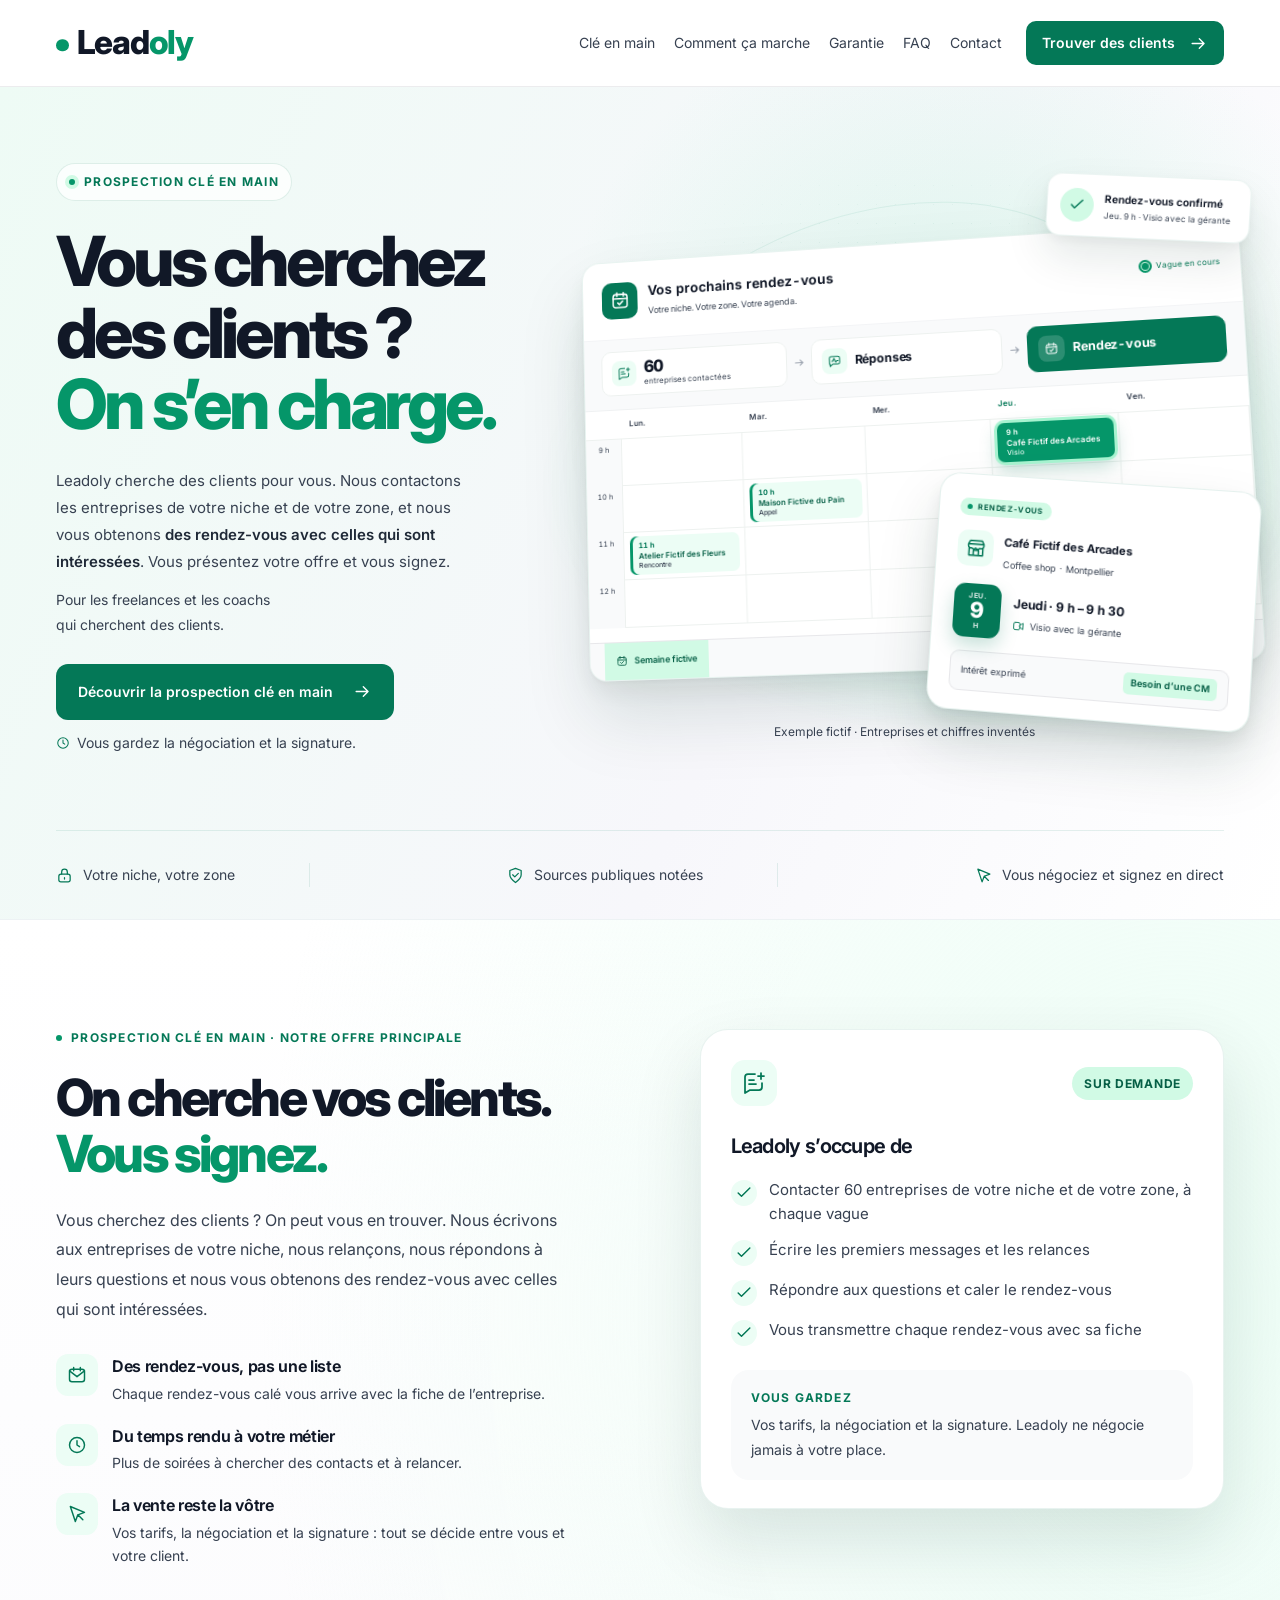
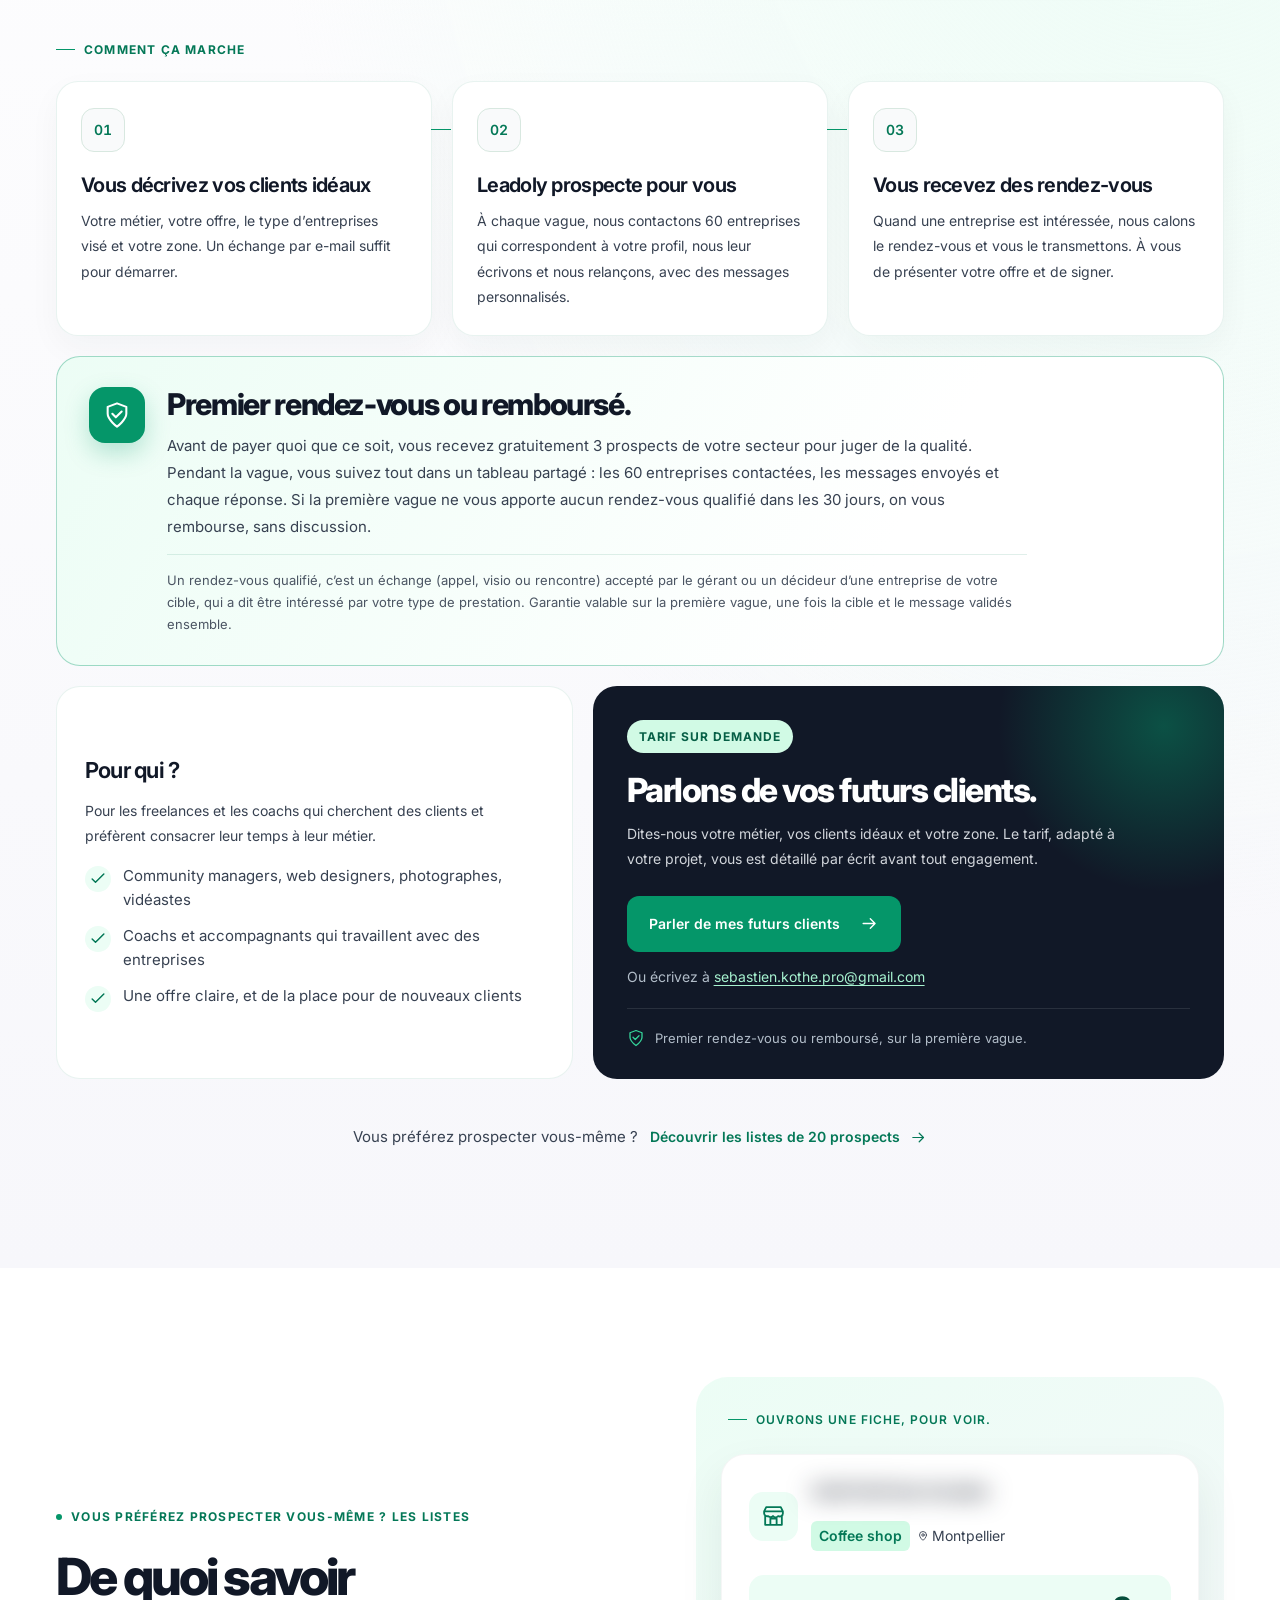
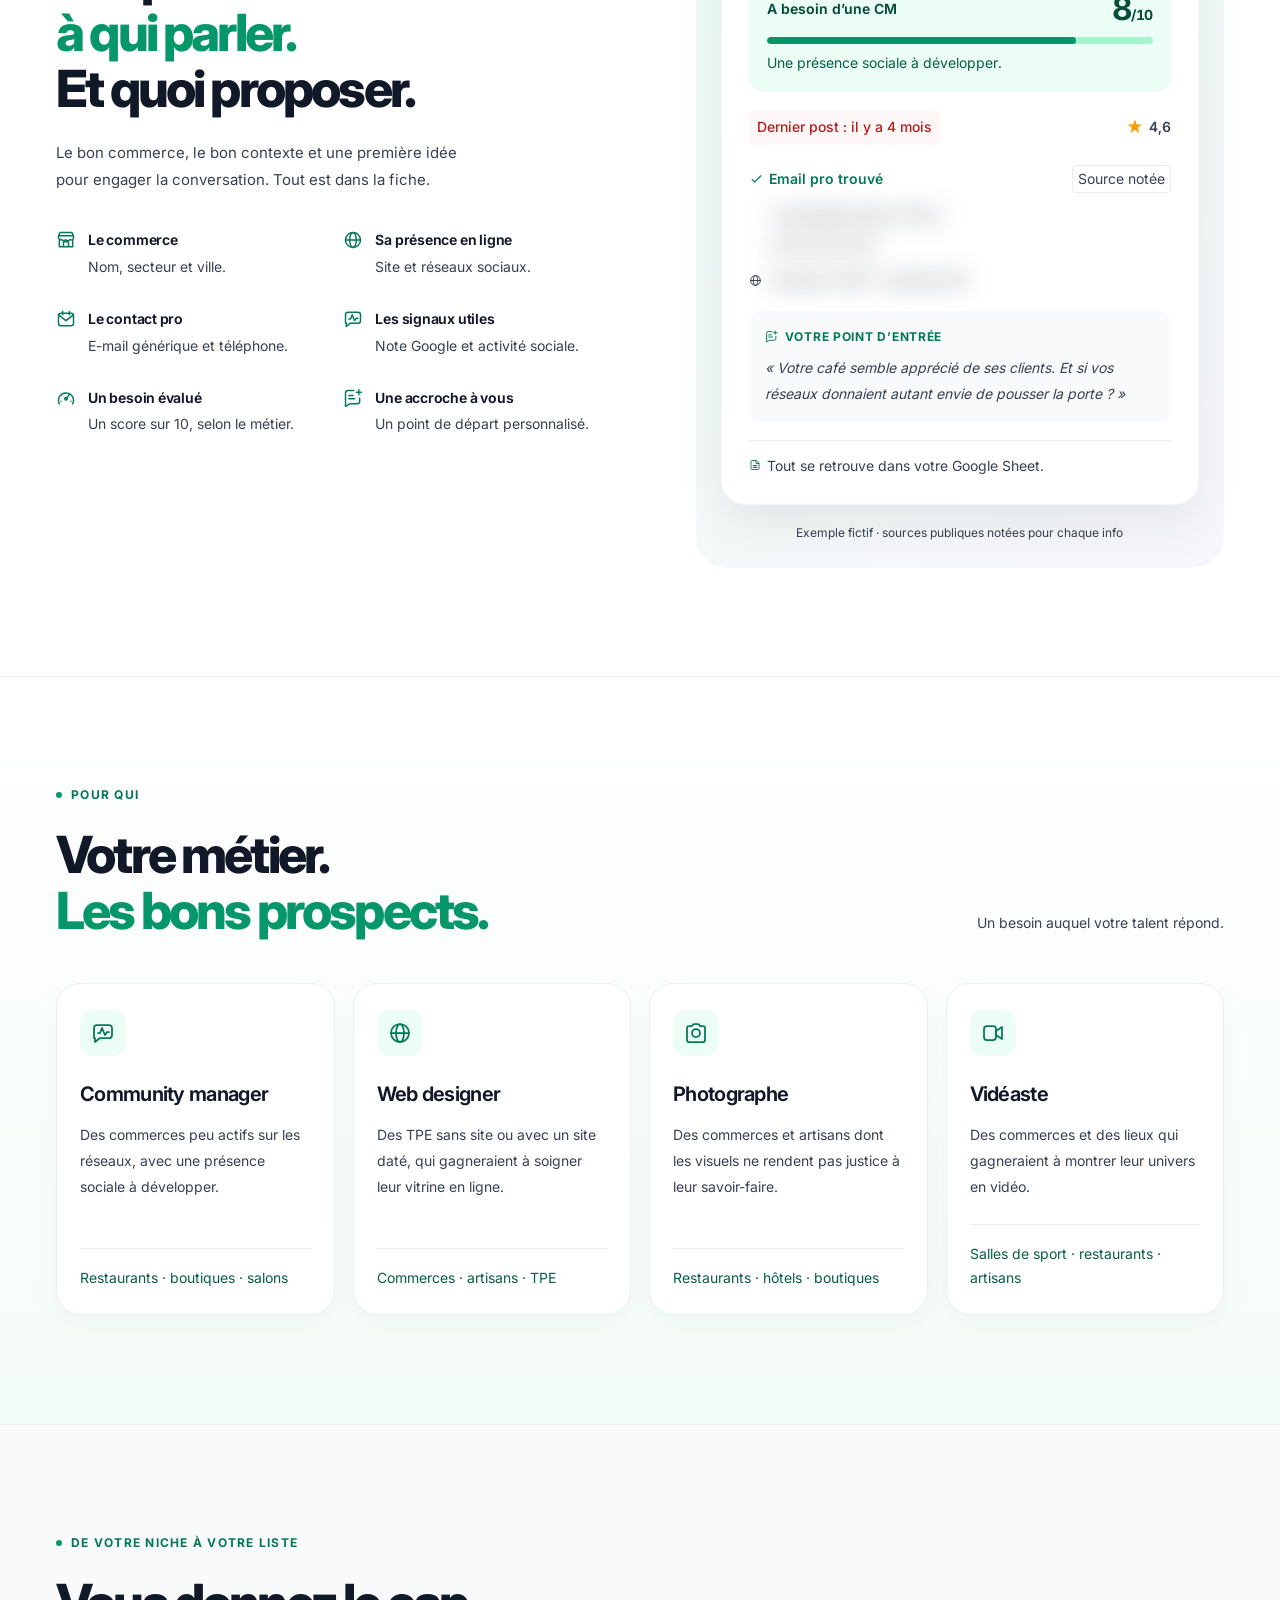
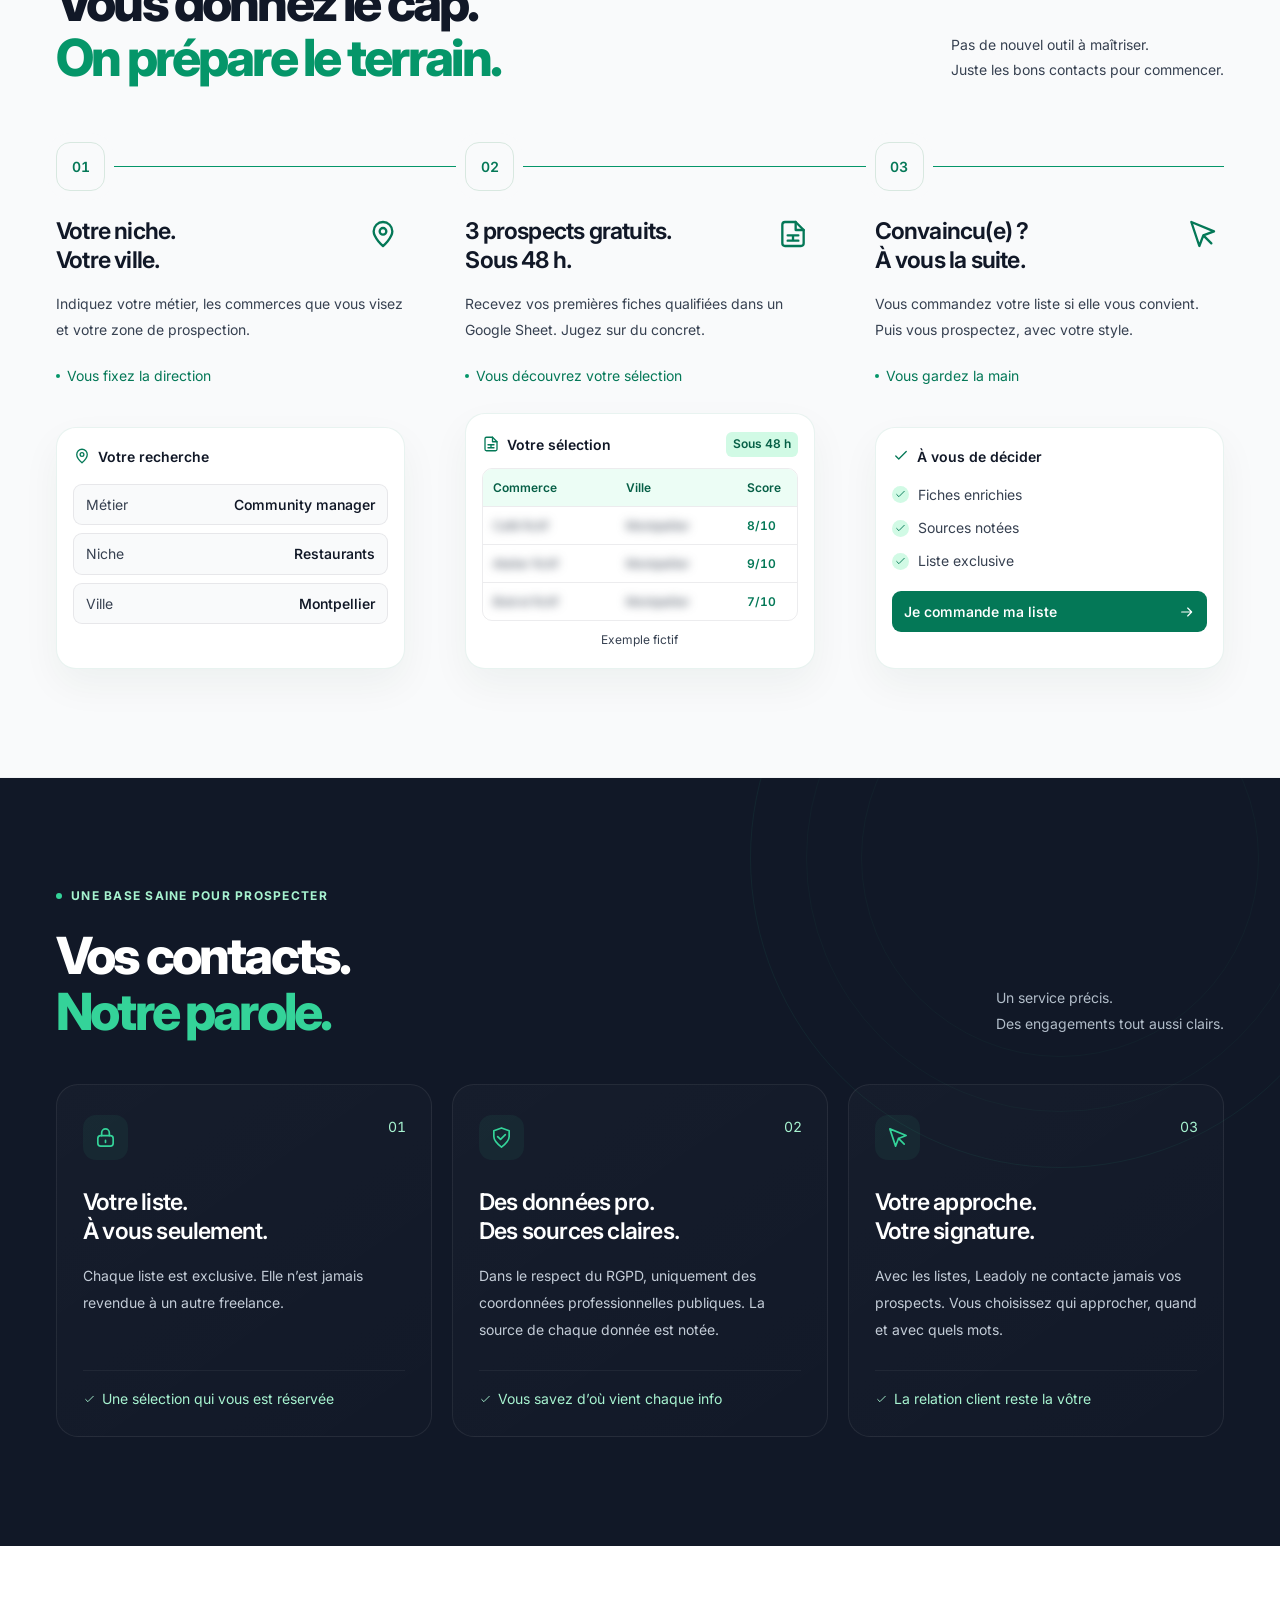
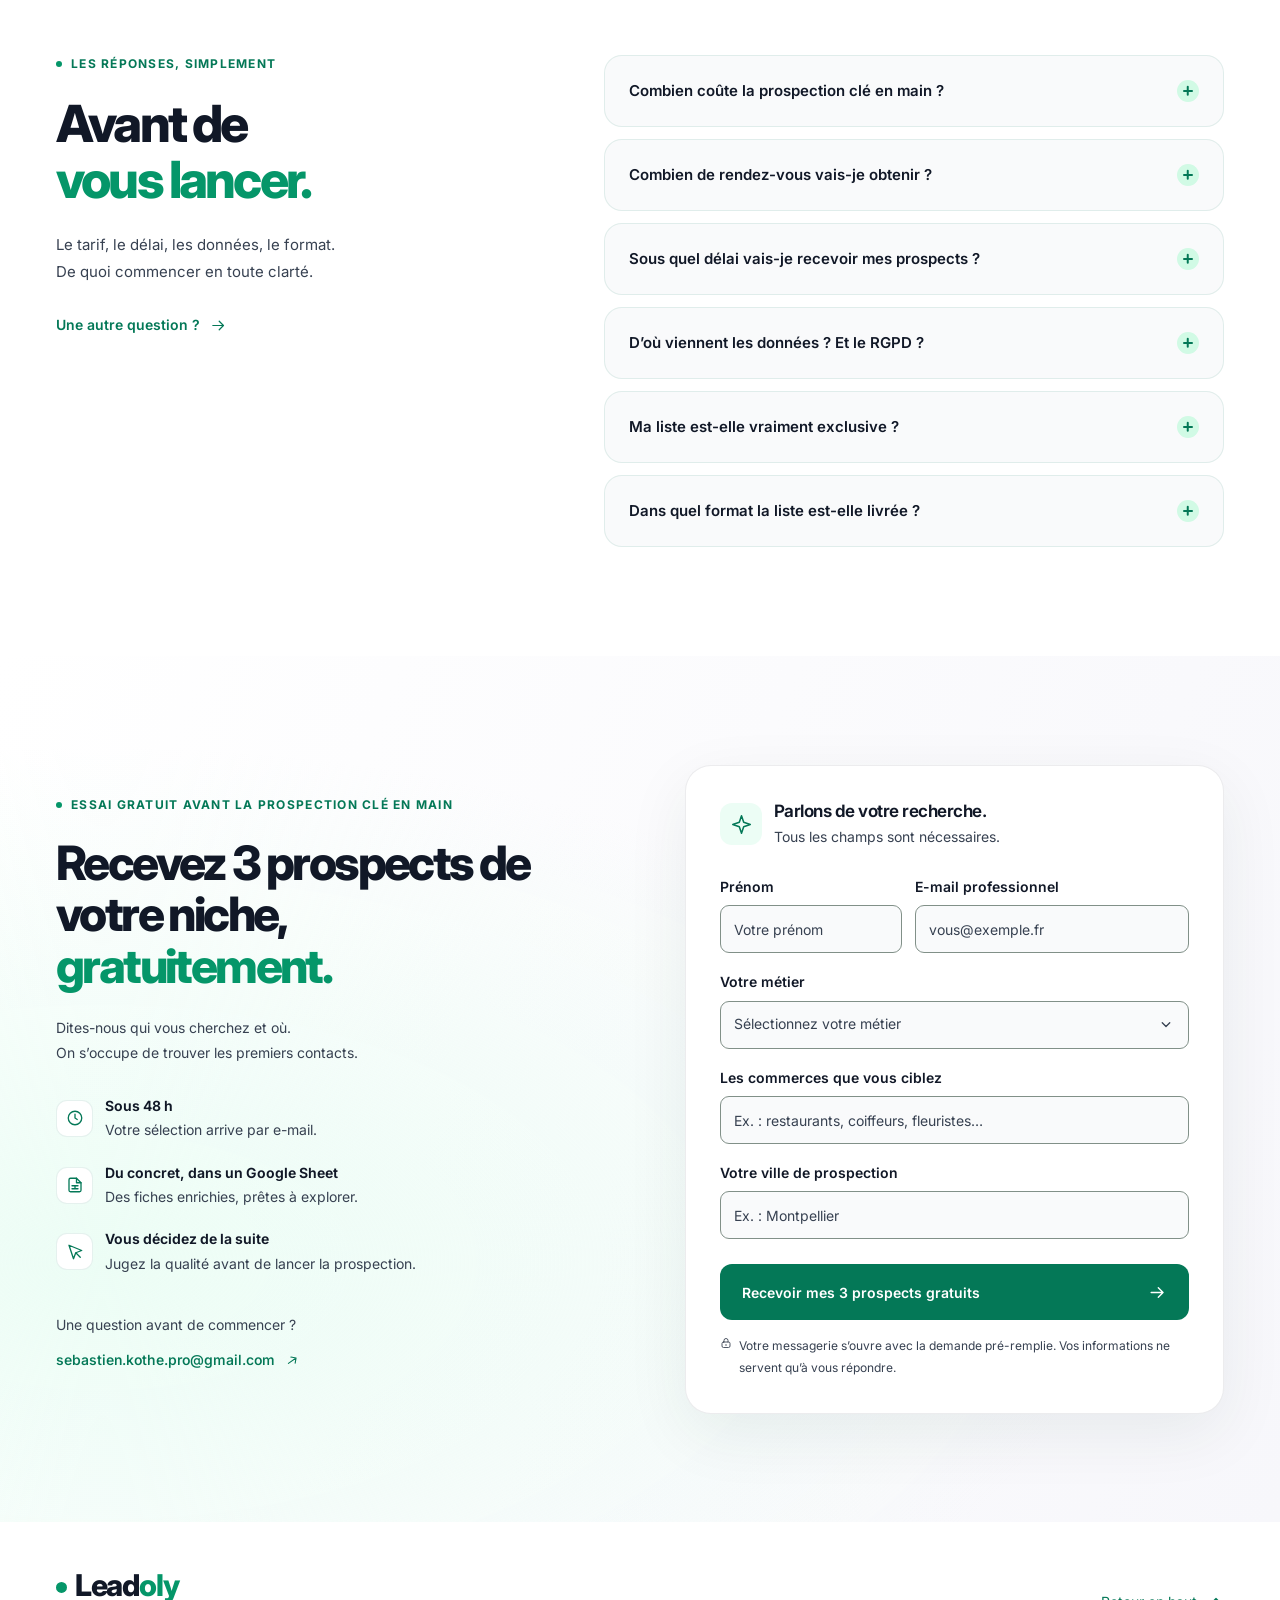
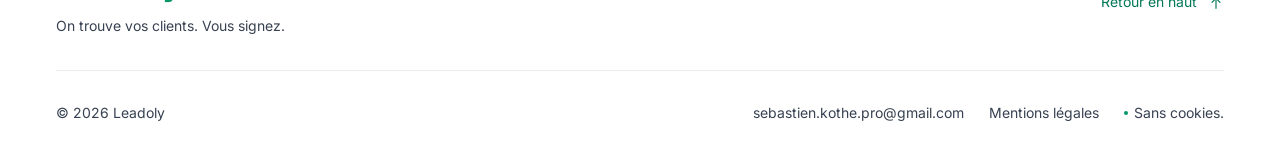
==== commit 27e2cd95: "Recentrage sur la prospection clé en main : nav, OG, phrases" ====
--- a/index.html
+++ b/index.html
@@ -26,12 +26,12 @@
   <meta property="og:image:width" content="1200">
   <meta property="og:image:height" content="630">
   <meta property="og:image:type" content="image/png">
-  <meta property="og:image:alt" content="Leadoly. Vos prochains clients sont près de vous. Des prospects locaux, qualifiés et livrés dans un Google Sheet.">
+  <meta property="og:image:alt" content="Leadoly. On trouve vos clients, vous signez. Des rendez-vous avec des entreprises intéressées.">
   <meta name="twitter:card" content="summary_large_image">
   <meta name="twitter:title" content="Leadoly — On trouve vos clients, vous signez">
   <meta name="twitter:description" content="Freelances et coachs : Leadoly contacte les entreprises de votre niche et vous obtient des rendez-vous. Premier rendez-vous ou remboursé.">
   <meta name="twitter:image" content="https://leadoly.fr/assets/og-image.png">
-  <meta name="twitter:image:alt" content="Leadoly. Vos prochains clients sont près de vous.">
+  <meta name="twitter:image:alt" content="Leadoly. On trouve vos clients, vous signez.">
   <script type="application/ld+json">
 {
   "@context": "https://schema.org",
@@ -52,7 +52,7 @@
       },
       "image": "https://leadoly.fr/assets/og-image.png",
       "email": "sebastien.kothe.pro@gmail.com",
-      "slogan": "Les bons contacts, près de vous.",
+      "slogan": "On trouve vos clients, vous signez.",
       "description": "Leadoly cherche des clients pour les freelances et les coachs : nous contactons les entreprises de leur niche et leur obtenons des rendez-vous. Ils n’ont plus qu’à présenter leur offre et signer. En option, des listes exclusives de prospects locaux qualifiés.",
       "areaServed": {
         "@type": "Country",
@@ -197,11 +197,11 @@
   <header class="site-header">
     <div class="header-inner container">
       <a class="brand" href="#accueil" aria-label="Leadoly, accueil"><span class="brand-dot" aria-hidden="true"></span><span>Lead<span class="brand-accent">oly</span></span></a>
-      <nav class="desktop-nav" aria-label="Navigation principale"><a href="#premium">Clé en main</a><a href="#fiche">Les listes</a><a href="#pour-qui">Pour qui</a><a href="#comment">Comment ça marche</a><a href="#engagements">Nos engagements</a><a href="#faq">FAQ</a><a href="#contact-premium">Contact</a></nav>
+      <nav class="desktop-nav" aria-label="Navigation principale"><a href="#premium">Clé en main</a><a href="#premium-how-title">Comment ça marche</a><a href="#premium-guarantee-title">Garantie</a><a href="#faq">FAQ</a><a href="#contact-premium">Contact</a></nav>
       <a class="button button-small header-cta" href="#contact-premium">Trouver des clients<svg class="icon" aria-hidden="true"><use href="#i-arrow"/></svg></a>
       <button class="menu-toggle" type="button" aria-label="Ouvrir le menu" aria-controls="mobile-menu" aria-expanded="false" hidden><span></span><span></span></button>
     </div>
-    <nav class="mobile-menu container" id="mobile-menu" aria-label="Navigation mobile"><a href="#premium">Prospection clé en main<svg class="icon" aria-hidden="true"><use href="#i-arrow"/></svg></a><a href="#fiche">Les listes<svg class="icon" aria-hidden="true"><use href="#i-arrow"/></svg></a><a href="#pour-qui">Pour qui<svg class="icon" aria-hidden="true"><use href="#i-arrow"/></svg></a><a href="#comment">Comment ça marche<svg class="icon" aria-hidden="true"><use href="#i-arrow"/></svg></a><a href="#engagements">Nos engagements<svg class="icon" aria-hidden="true"><use href="#i-arrow"/></svg></a><a href="#faq">FAQ<svg class="icon" aria-hidden="true"><use href="#i-arrow"/></svg></a><a href="#contact-premium">Contact<svg class="icon" aria-hidden="true"><use href="#i-arrow"/></svg></a><a class="button" href="#contact-premium">Trouver des clients</a></nav>
+    <nav class="mobile-menu container" id="mobile-menu" aria-label="Navigation mobile"><a href="#premium">Prospection clé en main<svg class="icon" aria-hidden="true"><use href="#i-arrow"/></svg></a><a href="#premium-how-title">Comment ça marche<svg class="icon" aria-hidden="true"><use href="#i-arrow"/></svg></a><a href="#premium-guarantee-title">Garantie<svg class="icon" aria-hidden="true"><use href="#i-arrow"/></svg></a><a href="#faq">FAQ<svg class="icon" aria-hidden="true"><use href="#i-arrow"/></svg></a><a href="#contact-premium">Contact<svg class="icon" aria-hidden="true"><use href="#i-arrow"/></svg></a><a class="button" href="#contact-premium">Trouver des clients</a></nav>
   </header>
   <main id="contenu" tabindex="-1">
     <section class="hero" id="accueil" aria-labelledby="hero-title">
@@ -210,7 +210,7 @@
         <div class="hero-copy">
           <p class="eyebrow pill"><span class="status-dot" aria-hidden="true"></span>PROSPECTION CLÉ EN MAIN</p>
           <h1 id="hero-title">Vous cherchez <br> des clients ? <br> <span>On s’en charge.</span></h1>
-          <p class="hero-description">Leadoly cherche vraiment des clients pour vous. Nous contactons les entreprises de votre niche et de votre zone, et nous vous obtenons <strong>des rendez-vous avec celles qui sont intéressées</strong>. Vous présentez votre offre et vous signez.</p>
+          <p class="hero-description">Leadoly cherche des clients pour vous. Nous contactons les entreprises de votre niche et de votre zone, et nous vous obtenons <strong>des rendez-vous avec celles qui sont intéressées</strong>. Vous présentez votre offre et vous signez.</p>
           <p class="hero-audience">Pour les freelances et les coachs <br class="desktop-break"> qui cherchent des clients.</p>
           <div class="hero-actions"><a class="button" href="#premium">Découvrir la prospection clé en main<svg class="icon" aria-hidden="true"><use href="#i-arrow"/></svg></a></div>
           <p class="hero-note"><svg class="icon" aria-hidden="true"><use href="#i-clock"/></svg>Vous gardez la négociation et la signature.</p>
@@ -260,7 +260,7 @@
           <div class="premium-copy reveal">
             <p class="eyebrow"><span class="status-dot" aria-hidden="true"></span>PROSPECTION CLÉ EN MAIN · NOTRE OFFRE PRINCIPALE</p>
             <h2 id="premium-title">On cherche vos clients. <br> <span>Vous signez.</span></h2>
-            <p class="premium-lead">Vous cherchez des clients ? On peut vous en trouver. Leadoly ne vous livre pas un fichier de plus : nous écrivons aux entreprises de votre niche, nous relançons, nous répondons à leurs questions et nous vous obtenons des rendez-vous avec celles qui sont intéressées.</p>
+            <p class="premium-lead">Vous cherchez des clients ? On peut vous en trouver. Nous écrivons aux entreprises de votre niche, nous relançons, nous répondons à leurs questions et nous vous obtenons des rendez-vous avec celles qui sont intéressées.</p>
             <ul class="premium-results">
               <li><span class="premium-result-icon"><svg class="icon" aria-hidden="true"><use href="#i-contact"/></svg></span><span><b>Des rendez-vous, pas une liste</b><small>Chaque rendez-vous calé vous arrive avec la fiche de l’entreprise.</small></span></li>
               <li><span class="premium-result-icon"><svg class="icon" aria-hidden="true"><use href="#i-clock"/></svg></span><span><b>Du temps rendu à votre métier</b><small>Plus de soirées à chercher des contacts et à relancer.</small></span></li>
@@ -308,7 +308,7 @@
           <aside class="premium-cta reveal" id="contact-premium" aria-labelledby="premium-cta-title">
             <p class="premium-cta-eyebrow">Tarif sur demande</p>
             <h3 id="premium-cta-title">Parlons de vos futurs clients.</h3>
-            <p>Dites-nous votre métier, vos clients idéaux et votre zone. Le tarif, adapté à votre projet, vous est détaillé par écrit avant tout engagement. Pour bien faire le travail, Leadoly accompagne peu de freelances à la fois.</p>
+            <p>Dites-nous votre métier, vos clients idéaux et votre zone. Le tarif, adapté à votre projet, vous est détaillé par écrit avant tout engagement.</p>
             <a class="button premium-cta-button" href="mailto:sebastien.kothe.pro@gmail.com?subject=Prospection%20cl%C3%A9%20en%20main%20Leadoly&amp;body=Bonjour%20S%C3%A9bastien%2C%0D%0A%0D%0AJe%20cherche%20des%20clients.%0D%0AMon%20m%C3%A9tier%20%3A%20%0D%0AMes%20clients%20id%C3%A9aux%20%3A%20%0D%0AMa%20zone%20%3A%20%0D%0A">Parler de mes futurs clients<svg class="icon" aria-hidden="true"><use href="#i-arrow"/></svg></a>
             <p class="premium-cta-mail">Ou écrivez à <a href="mailto:sebastien.kothe.pro@gmail.com">sebastien.kothe.pro@gmail.com</a></p>
             <p class="premium-honest"><svg class="icon" aria-hidden="true"><use href="#i-shield"/></svg><span>Premier rendez-vous ou remboursé, sur la première vague.</span></p>
@@ -345,7 +345,7 @@
     </section>
     <section class="audience-section section-pad" id="pour-qui" aria-labelledby="audience-title">
       <div class="container">
-        <div class="section-heading reveal"><div><p class="eyebrow"><span class="status-dot" aria-hidden="true"></span>POUR QUI</p><h2 id="audience-title">Votre métier. <br><span>Les bons prospects.</span></h2></div><p>Des commerces près de vous. <br>Un besoin auquel votre talent répond.</p></div>
+        <div class="section-heading reveal"><div><p class="eyebrow"><span class="status-dot" aria-hidden="true"></span>POUR QUI</p><h2 id="audience-title">Votre métier. <br><span>Les bons prospects.</span></h2></div><p>Un besoin auquel votre talent répond.</p></div>
         <div class="audience-grid">
           <article class="audience-card reveal"><span class="audience-icon"><svg class="icon" aria-hidden="true"><use href="#i-activity"/></svg></span><h3>Community manager</h3><p>Des commerces peu actifs sur les réseaux, avec une présence sociale à développer.</p><span class="audience-examples">Restaurants · boutiques · salons</span></article>
           <article class="audience-card reveal"><span class="audience-icon"><svg class="icon" aria-hidden="true"><use href="#i-globe"/></svg></span><h3>Web designer</h3><p>Des TPE sans site ou avec un site daté, qui gagneraient à soigner leur vitrine en ligne.</p><span class="audience-examples">Commerces · artisans · TPE</span></article>
@@ -377,10 +377,10 @@
         </div>
       </div>
     </section>
-    <section class="sample-section section-pad" id="echantillon" aria-labelledby="sample-title"><div class="container sample-layout"><div class="sample-copy reveal"><p class="eyebrow"><span class="status-dot" aria-hidden="true"></span>VOS PROCHAINS CONTACTS COMMENCENT ICI</p><h2 id="sample-title">Recevez <span class="sample-three">3 prospects</span> de votre niche, <br> <span>gratuitement.</span></h2><p class="section-lead">Dites-nous qui vous cherchez et où. <br> On s’occupe de trouver les premiers contacts.</p><div class="sample-details"><p><span class="detail-icon"><svg class="icon" aria-hidden="true"><use href="#i-clock"/></svg></span><span><b>Sous 48 h</b><small>Votre sélection arrive par e-mail.</small></span></p><p><span class="detail-icon"><svg class="icon" aria-hidden="true"><use href="#i-sheet"/></svg></span><span><b>Du concret, dans un Google Sheet</b><small>Des fiches enrichies, prêtes à explorer.</small></span></p><p><span class="detail-icon"><svg class="icon" aria-hidden="true"><use href="#i-cursor"/></svg></span><span><b>Vous décidez de la suite</b><small>Découvrez les fiches avant de commander.</small></span></p></div><div class="direct-contact"><span>Une question avant de commencer ?</span><a href="mailto:sebastien.kothe.pro@gmail.com">sebastien.kothe.pro@gmail.com<svg class="icon" aria-hidden="true"><use href="#i-arrow"/></svg></a></div></div>
+    <section class="sample-section section-pad" id="echantillon" aria-labelledby="sample-title"><div class="container sample-layout"><div class="sample-copy reveal"><p class="eyebrow"><span class="status-dot" aria-hidden="true"></span>ESSAI GRATUIT AVANT LA PROSPECTION CLÉ EN MAIN</p><h2 id="sample-title">Recevez <span class="sample-three">3 prospects</span> de votre niche, <br> <span>gratuitement.</span></h2><p class="section-lead">Dites-nous qui vous cherchez et où. <br> On s’occupe de trouver les premiers contacts.</p><div class="sample-details"><p><span class="detail-icon"><svg class="icon" aria-hidden="true"><use href="#i-clock"/></svg></span><span><b>Sous 48 h</b><small>Votre sélection arrive par e-mail.</small></span></p><p><span class="detail-icon"><svg class="icon" aria-hidden="true"><use href="#i-sheet"/></svg></span><span><b>Du concret, dans un Google Sheet</b><small>Des fiches enrichies, prêtes à explorer.</small></span></p><p><span class="detail-icon"><svg class="icon" aria-hidden="true"><use href="#i-cursor"/></svg></span><span><b>Vous décidez de la suite</b><small>Jugez la qualité avant de lancer la prospection.</small></span></p></div><div class="direct-contact"><span>Une question avant de commencer ?</span><a href="mailto:sebastien.kothe.pro@gmail.com">sebastien.kothe.pro@gmail.com<svg class="icon" aria-hidden="true"><use href="#i-arrow"/></svg></a></div></div>
       <form class="sample-form reveal" id="sample-form" action="mailto:sebastien.kothe.pro@gmail.com" method="post" enctype="text/plain" aria-labelledby="form-title"><div class="form-heading"><span class="form-icon"><svg class="icon" aria-hidden="true"><use href="#i-spark"/></svg></span><div><h3 id="form-title">Parlons de votre recherche.</h3><p>Tous les champs sont nécessaires.</p></div></div><div class="form-fields"><div class="form-row"><div class="form-field"><label for="first-name">Prénom</label><input id="first-name" name="Prénom" autocomplete="given-name" required maxlength="80" placeholder="Votre prénom" aria-describedby="first-name-error"><span class="field-error" id="first-name-error"></span></div><div class="form-field"><label for="email">E-mail professionnel</label><input id="email" name="E-mail" type="email" autocomplete="email" required maxlength="254" placeholder="vous@exemple.fr" aria-describedby="email-error"><span class="field-error" id="email-error"></span></div></div><div class="form-field"><label for="profession">Votre métier</label><div class="select-wrap"><select id="profession" name="Métier" autocomplete="organization-title" required aria-describedby="profession-error"><option value="" disabled selected>Sélectionnez votre métier</option><option>Community manager</option><option>Web designer</option><option>Photographe</option><option>Vidéaste</option><option>Autre</option></select><svg viewBox="0 0 24 24" class="icon" aria-hidden="true"><path d="m7 9 5 5 5-5"/></svg></div><span class="field-error" id="profession-error"></span></div><div class="form-field"><label for="niche">Les commerces que vous ciblez</label><input id="niche" name="Niche" autocomplete="off" required maxlength="160" placeholder="Ex. : restaurants, coiffeurs, fleuristes…" aria-describedby="niche-error"><span class="field-error" id="niche-error"></span></div><div class="form-field"><label for="city">Votre ville de prospection</label><input id="city" name="Ville" autocomplete="address-level2" required maxlength="120" placeholder="Ex. : Montpellier" aria-describedby="city-error"><span class="field-error" id="city-error"></span></div></div><button class="button form-submit" type="submit">Recevoir mes 3 prospects gratuits<svg class="icon" aria-hidden="true"><use href="#i-arrow"/></svg></button><p class="form-note"><svg class="icon" aria-hidden="true"><use href="#i-lock"/></svg><span>Votre messagerie s’ouvre avec la demande pré-remplie. Vos informations ne servent qu’à vous répondre.</span></p><p id="form-status" class="form-status" role="status" aria-live="polite"></p><a class="mailto-fallback" id="mailto-fallback" href="mailto:sebastien.kothe.pro@gmail.com" hidden>Ouvrir à nouveau ma messagerie<svg class="icon" aria-hidden="true"><use href="#i-arrow"/></svg></a></form>
     </div></section>
   </main>
-  <footer class="site-footer"><div class="container"><div class="footer-top"><div><a class="brand" href="#accueil" aria-label="Leadoly, retour à l’accueil"><span class="brand-dot" aria-hidden="true"></span><span>Lead<span class="brand-accent">oly</span></span></a><p>Les bons contacts. La relation vous appartient.</p></div><a class="back-top" href="#accueil">Retour en haut<svg class="icon" aria-hidden="true"><use href="#i-arrow"/></svg></a></div><div class="footer-bottom"><span>© 2026 Leadoly</span><a href="mailto:sebastien.kothe.pro@gmail.com">sebastien.kothe.pro@gmail.com</a><a href="#mentions" id="legal-link">Mentions légales</a><span class="footer-privacy"><span class="status-dot" aria-hidden="true"></span>Sans cookies. Tout simplement.</span></div><section class="legal-section" id="mentions" aria-labelledby="legal-title"><div class="legal-heading"><h2 id="legal-title" tabindex="-1">Mentions légales</h2><button type="button" class="legal-close" hidden aria-label="Fermer les mentions légales">Fermer <span aria-hidden="true">×</span></button></div><p>Éditeur : Sébastien Kothé, entrepreneur individuel (Leadoly). SIREN : 810 034 686. Adresse : 2 Avenue Del Bosch, 66130 Ille-sur-Têt, France. Contact : <a href="mailto:sebastien.kothe.pro@gmail.com">sebastien.kothe.pro@gmail.com</a>.</p><p>Directeur de la publication : Sébastien Kothé.</p><p>Hébergeur : GitHub, Inc. (service GitHub Pages), 88 Colin P. Kelly Jr. Street, San Francisco, CA 94107, États-Unis.</p><p>Données personnelles : ce site ne dépose aucun cookie. La mesure d’audience est assurée par GoatCounter, de façon anonyme, sans cookie et sans collecte de donnée personnelle ; les statistiques sont hébergées par GoatCounter (goatcounter.com). Les informations saisies dans le formulaire ne sont transmises que par votre propre messagerie ; elles servent uniquement à répondre à votre demande. Responsable du traitement : Sébastien Kothé. Vous pouvez exercer vos droits d’accès, de rectification et d’effacement en écrivant à <a href="mailto:sebastien.kothe.pro@gmail.com">sebastien.kothe.pro@gmail.com</a> et adresser une réclamation à la CNIL. Police Inter (<a href="assets/fonts/OFL.txt">SIL Open Font License</a>).</p></section></div></footer>
+  <footer class="site-footer"><div class="container"><div class="footer-top"><div><a class="brand" href="#accueil" aria-label="Leadoly, retour à l’accueil"><span class="brand-dot" aria-hidden="true"></span><span>Lead<span class="brand-accent">oly</span></span></a><p>On trouve vos clients. Vous signez.</p></div><a class="back-top" href="#accueil">Retour en haut<svg class="icon" aria-hidden="true"><use href="#i-arrow"/></svg></a></div><div class="footer-bottom"><span>© 2026 Leadoly</span><a href="mailto:sebastien.kothe.pro@gmail.com">sebastien.kothe.pro@gmail.com</a><a href="#mentions" id="legal-link">Mentions légales</a><span class="footer-privacy"><span class="status-dot" aria-hidden="true"></span>Sans cookies.</span></div><section class="legal-section" id="mentions" aria-labelledby="legal-title"><div class="legal-heading"><h2 id="legal-title" tabindex="-1">Mentions légales</h2><button type="button" class="legal-close" hidden aria-label="Fermer les mentions légales">Fermer <span aria-hidden="true">×</span></button></div><p>Éditeur : Sébastien Kothé, entrepreneur individuel (Leadoly). SIREN : 810 034 686. Adresse : 2 Avenue Del Bosch, 66130 Ille-sur-Têt, France. Contact : <a href="mailto:sebastien.kothe.pro@gmail.com">sebastien.kothe.pro@gmail.com</a>.</p><p>Directeur de la publication : Sébastien Kothé.</p><p>Hébergeur : GitHub, Inc. (service GitHub Pages), 88 Colin P. Kelly Jr. Street, San Francisco, CA 94107, États-Unis.</p><p>Données personnelles : ce site ne dépose aucun cookie. La mesure d’audience est assurée par GoatCounter, de façon anonyme, sans cookie et sans collecte de donnée personnelle ; les statistiques sont hébergées par GoatCounter (goatcounter.com). Les informations saisies dans le formulaire ne sont transmises que par votre propre messagerie ; elles servent uniquement à répondre à votre demande. Responsable du traitement : Sébastien Kothé. Vous pouvez exercer vos droits d’accès, de rectification et d’effacement en écrivant à <a href="mailto:sebastien.kothe.pro@gmail.com">sebastien.kothe.pro@gmail.com</a> et adresser une réclamation à la CNIL. Police Inter (<a href="assets/fonts/OFL.txt">SIL Open Font License</a>).</p></section></div></footer>
 </body>
 </html>
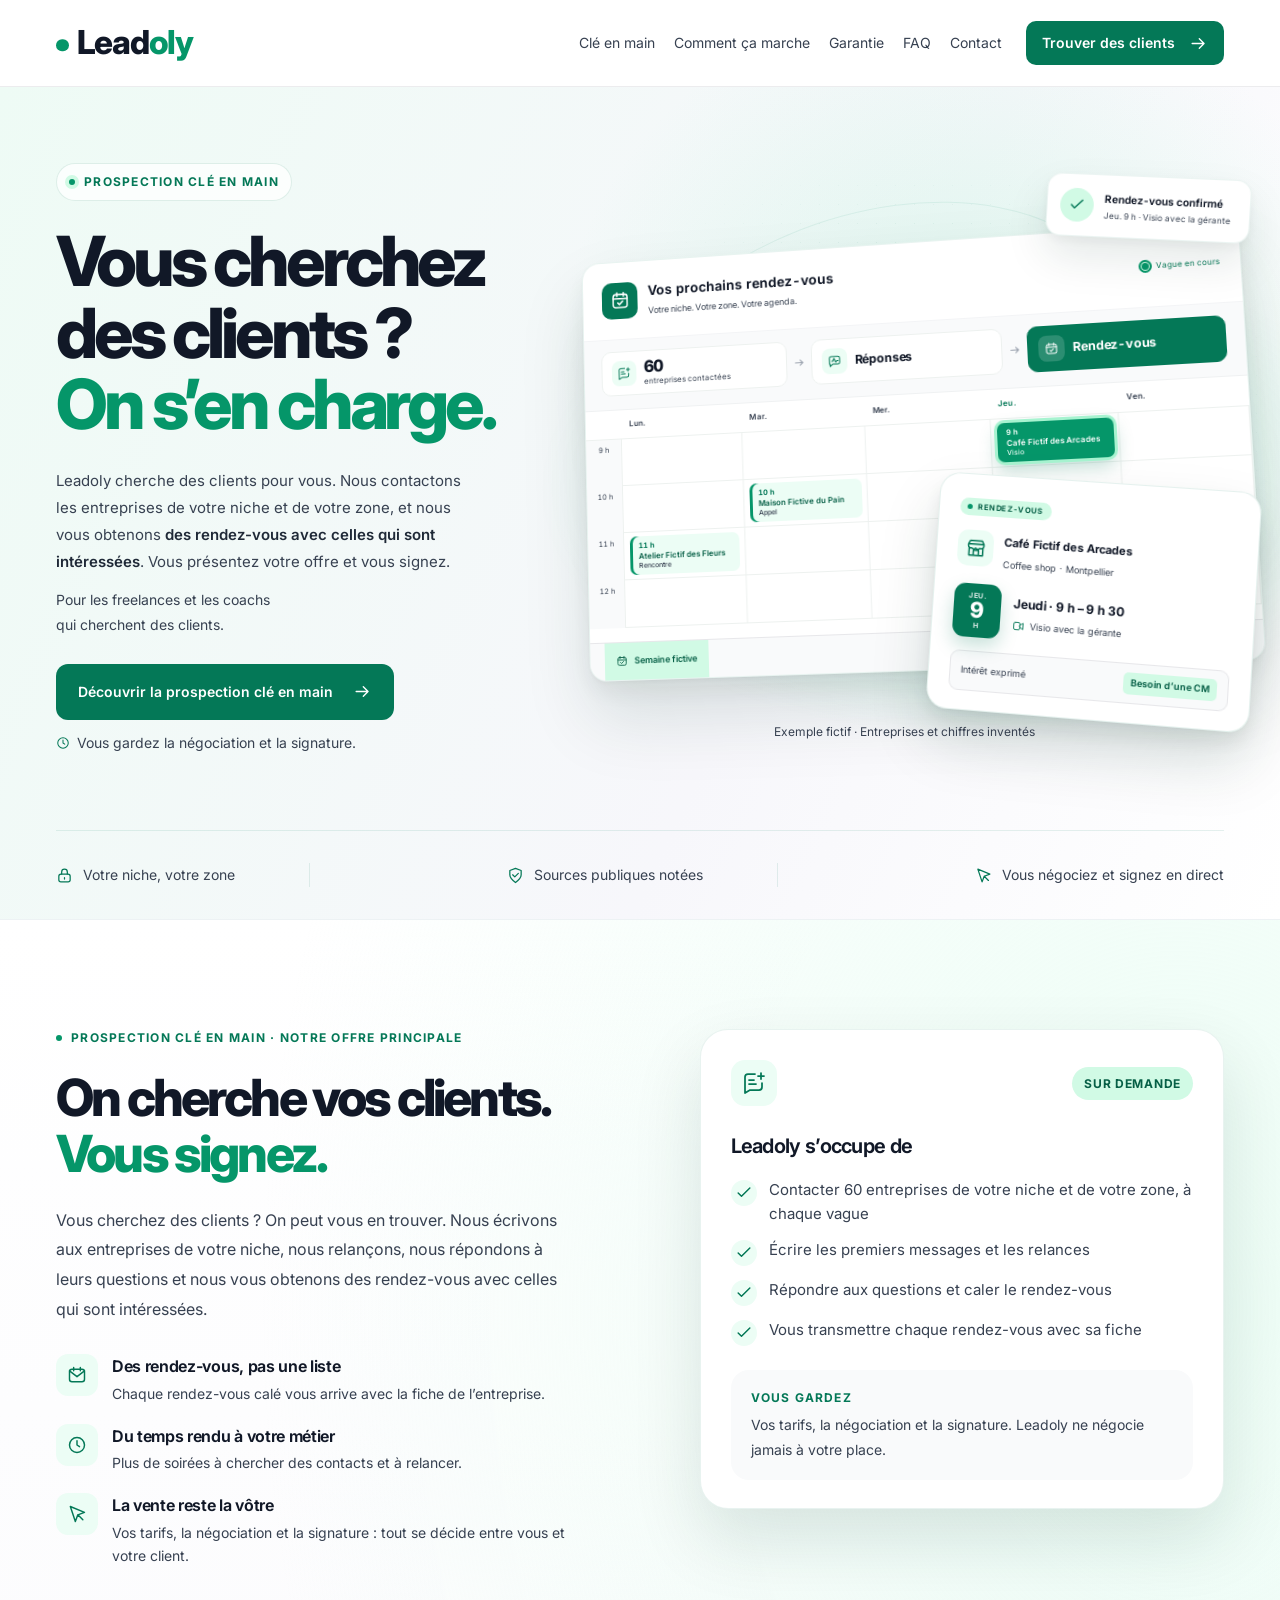
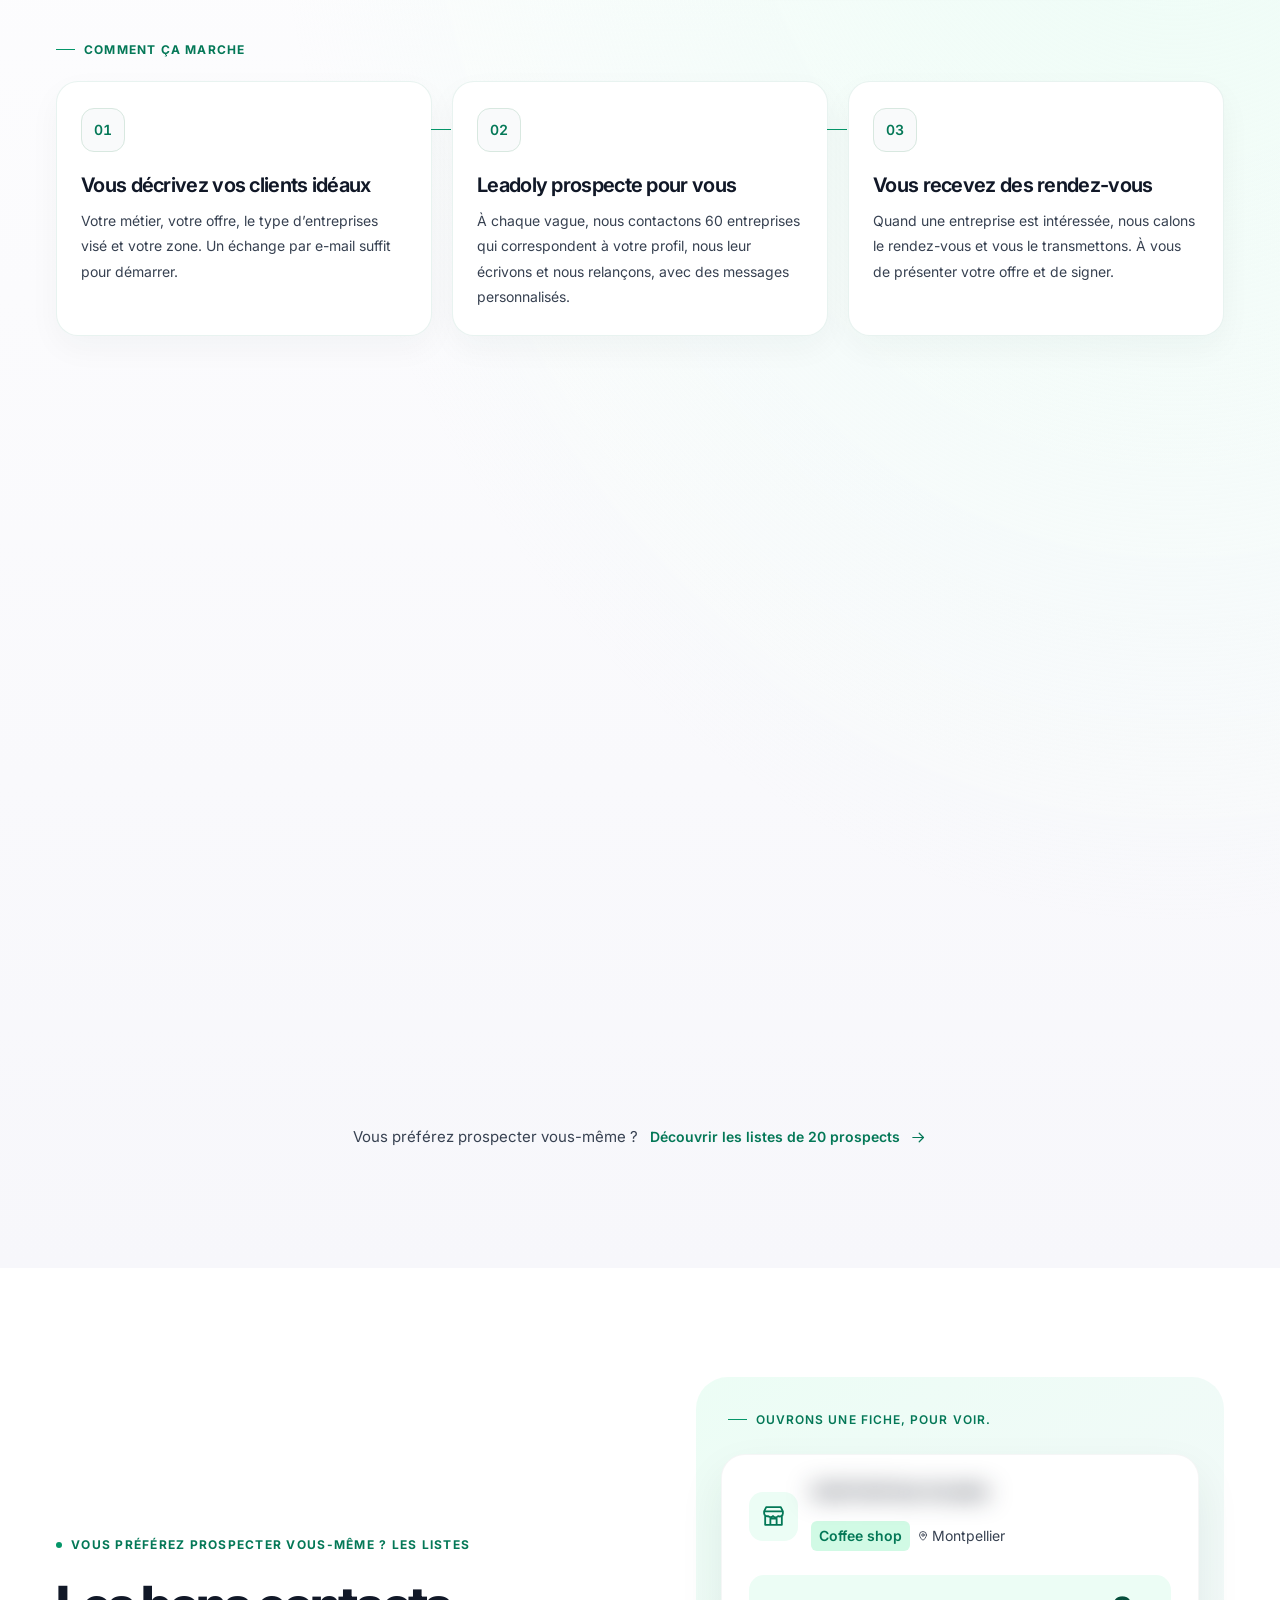
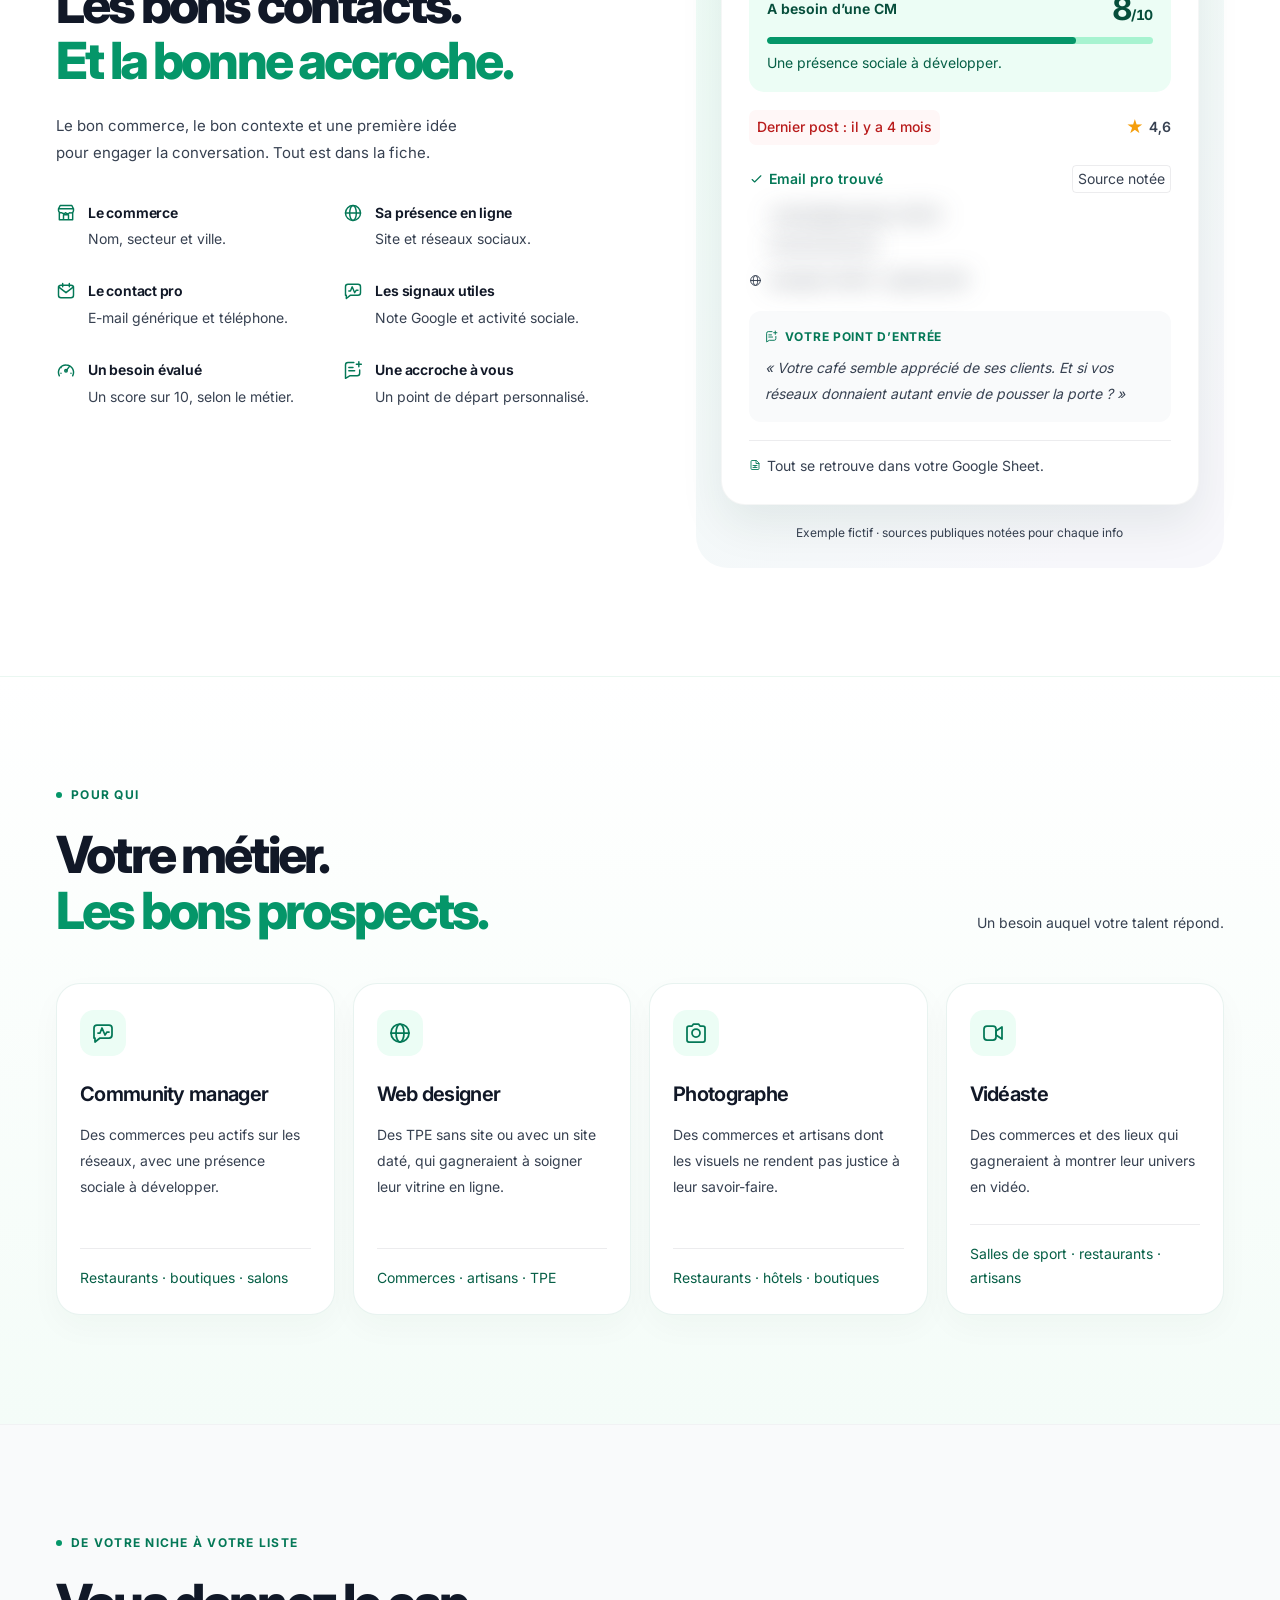
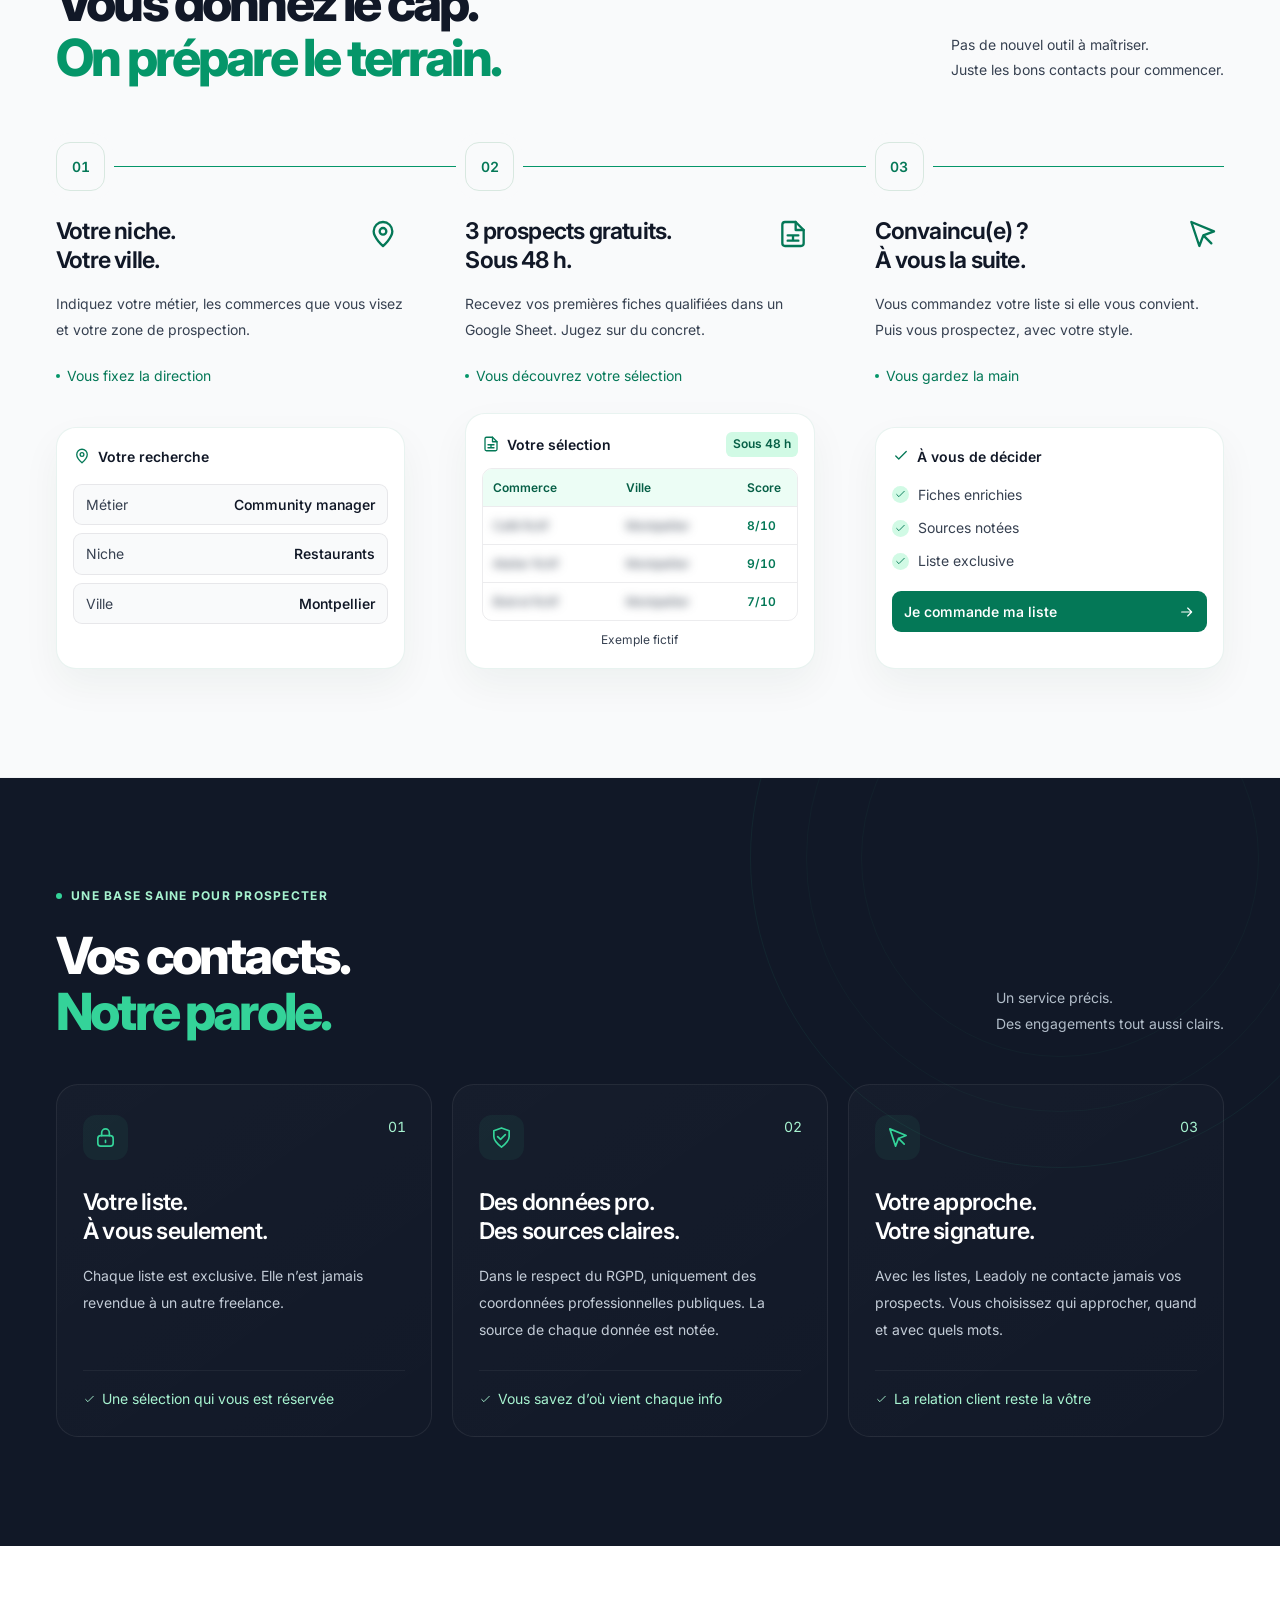
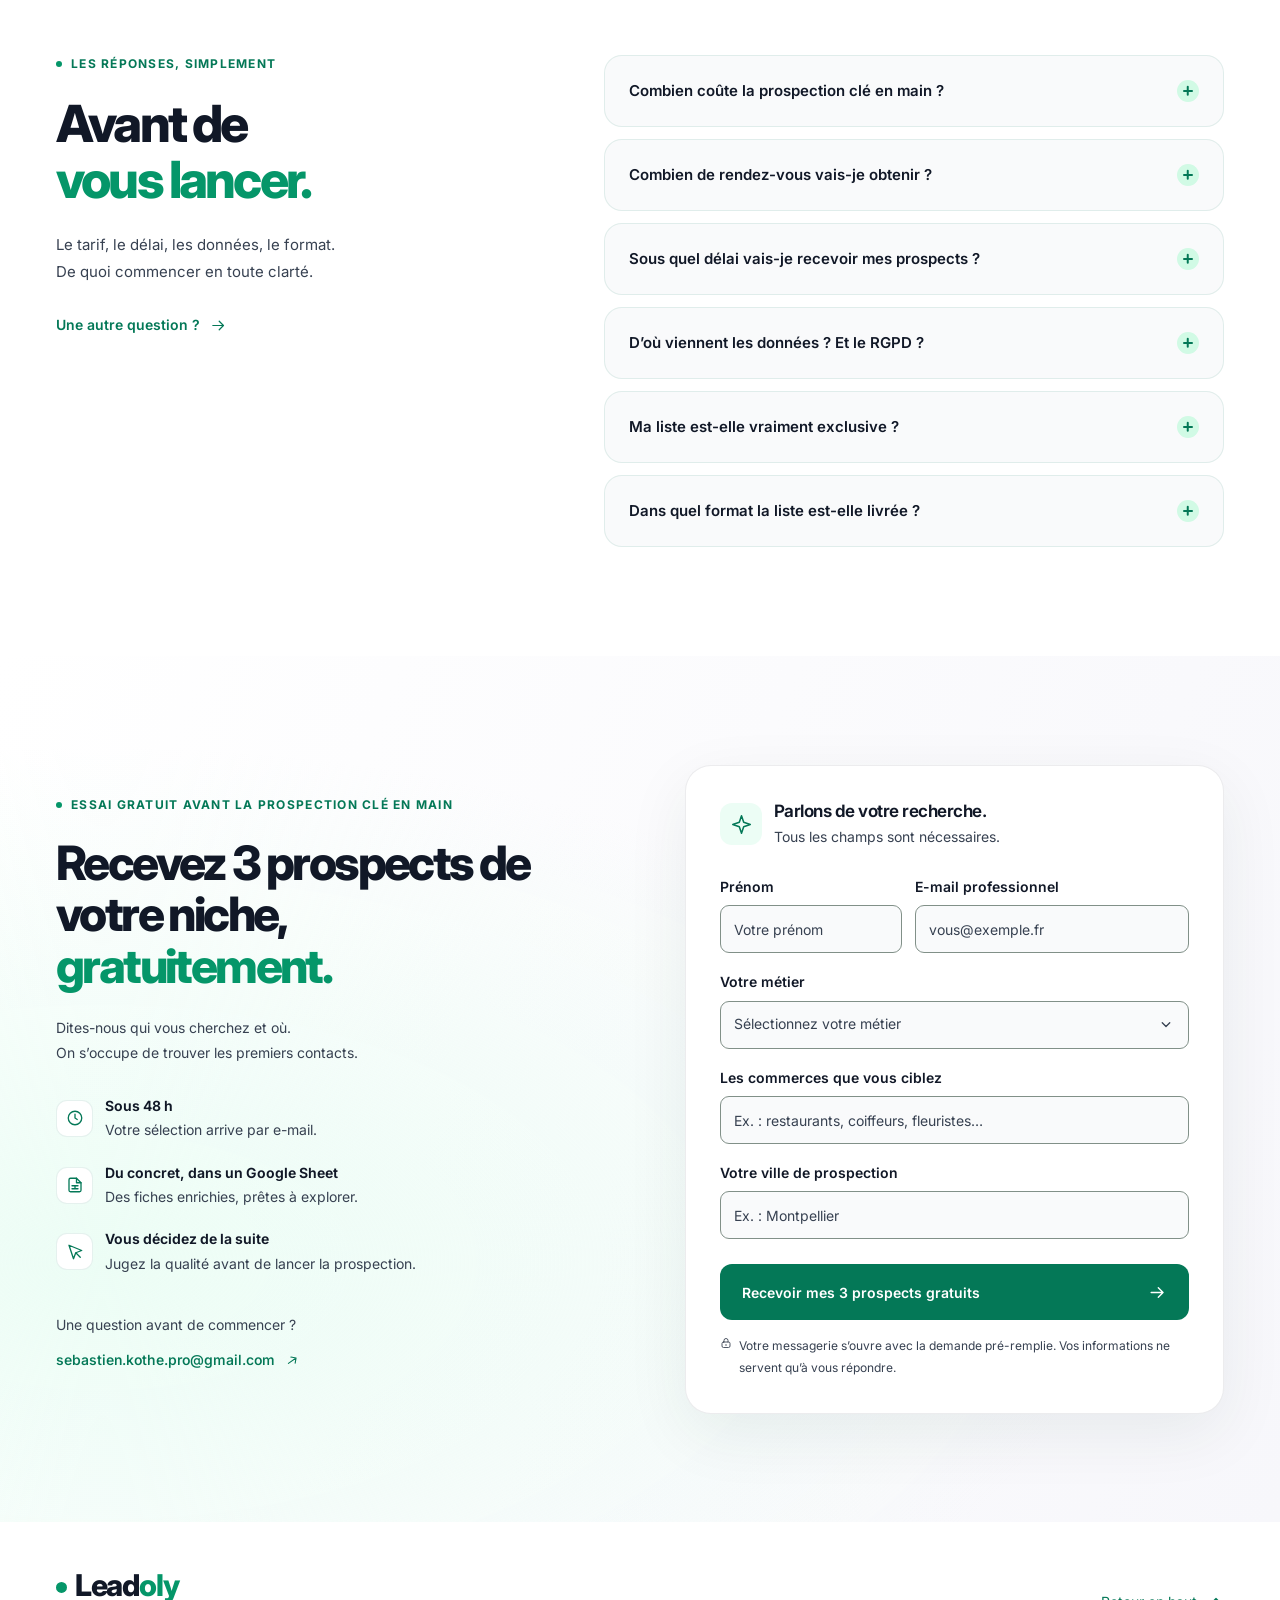
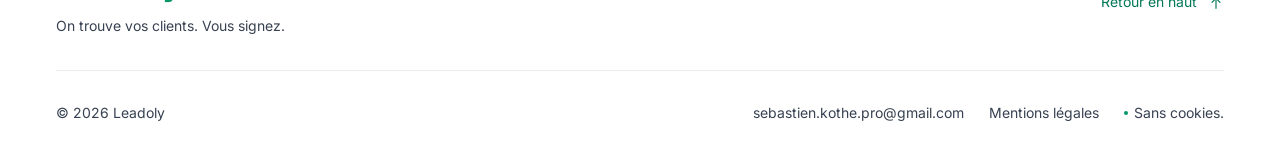
==== commit be9ed1c5: "Listes : nouveau titre « Les bons contacts. Et la bonne accroche. » validé par Sébastien" ====
--- a/index.html
+++ b/index.html
@@ -319,7 +319,7 @@
     </section>
     <section class="content-section section-pad" id="fiche" aria-labelledby="fiche-title">
       <div class="container content-layout">
-        <div class="content-copy reveal"><p class="eyebrow"><span class="status-dot" aria-hidden="true"></span>VOUS PRÉFÉREZ PROSPECTER VOUS-MÊME ? LES LISTES</p><h2 id="fiche-title">De quoi savoir <br> <span>à qui parler.</span> <br> Et quoi proposer.</h2><p class="section-lead">Le bon commerce, le bon contexte et une première idée pour engager la conversation. Tout est dans la fiche.</p>
+        <div class="content-copy reveal"><p class="eyebrow"><span class="status-dot" aria-hidden="true"></span>VOUS PRÉFÉREZ PROSPECTER VOUS-MÊME ? LES LISTES</p><h2 id="fiche-title">Les bons contacts. <br> <span>Et la bonne accroche.</span></h2><p class="section-lead">Le bon commerce, le bon contexte et une première idée pour engager la conversation. Tout est dans la fiche.</p>
           <div class="field-grid">
             <div class="field-item"><svg class="icon" aria-hidden="true"><use href="#i-store"/></svg><div><h3>Le commerce</h3><p>Nom, secteur et ville.</p></div></div>
             <div class="field-item"><svg class="icon" aria-hidden="true"><use href="#i-globe"/></svg><div><h3>Sa présence en ligne</h3><p>Site et réseaux sociaux.</p></div></div>
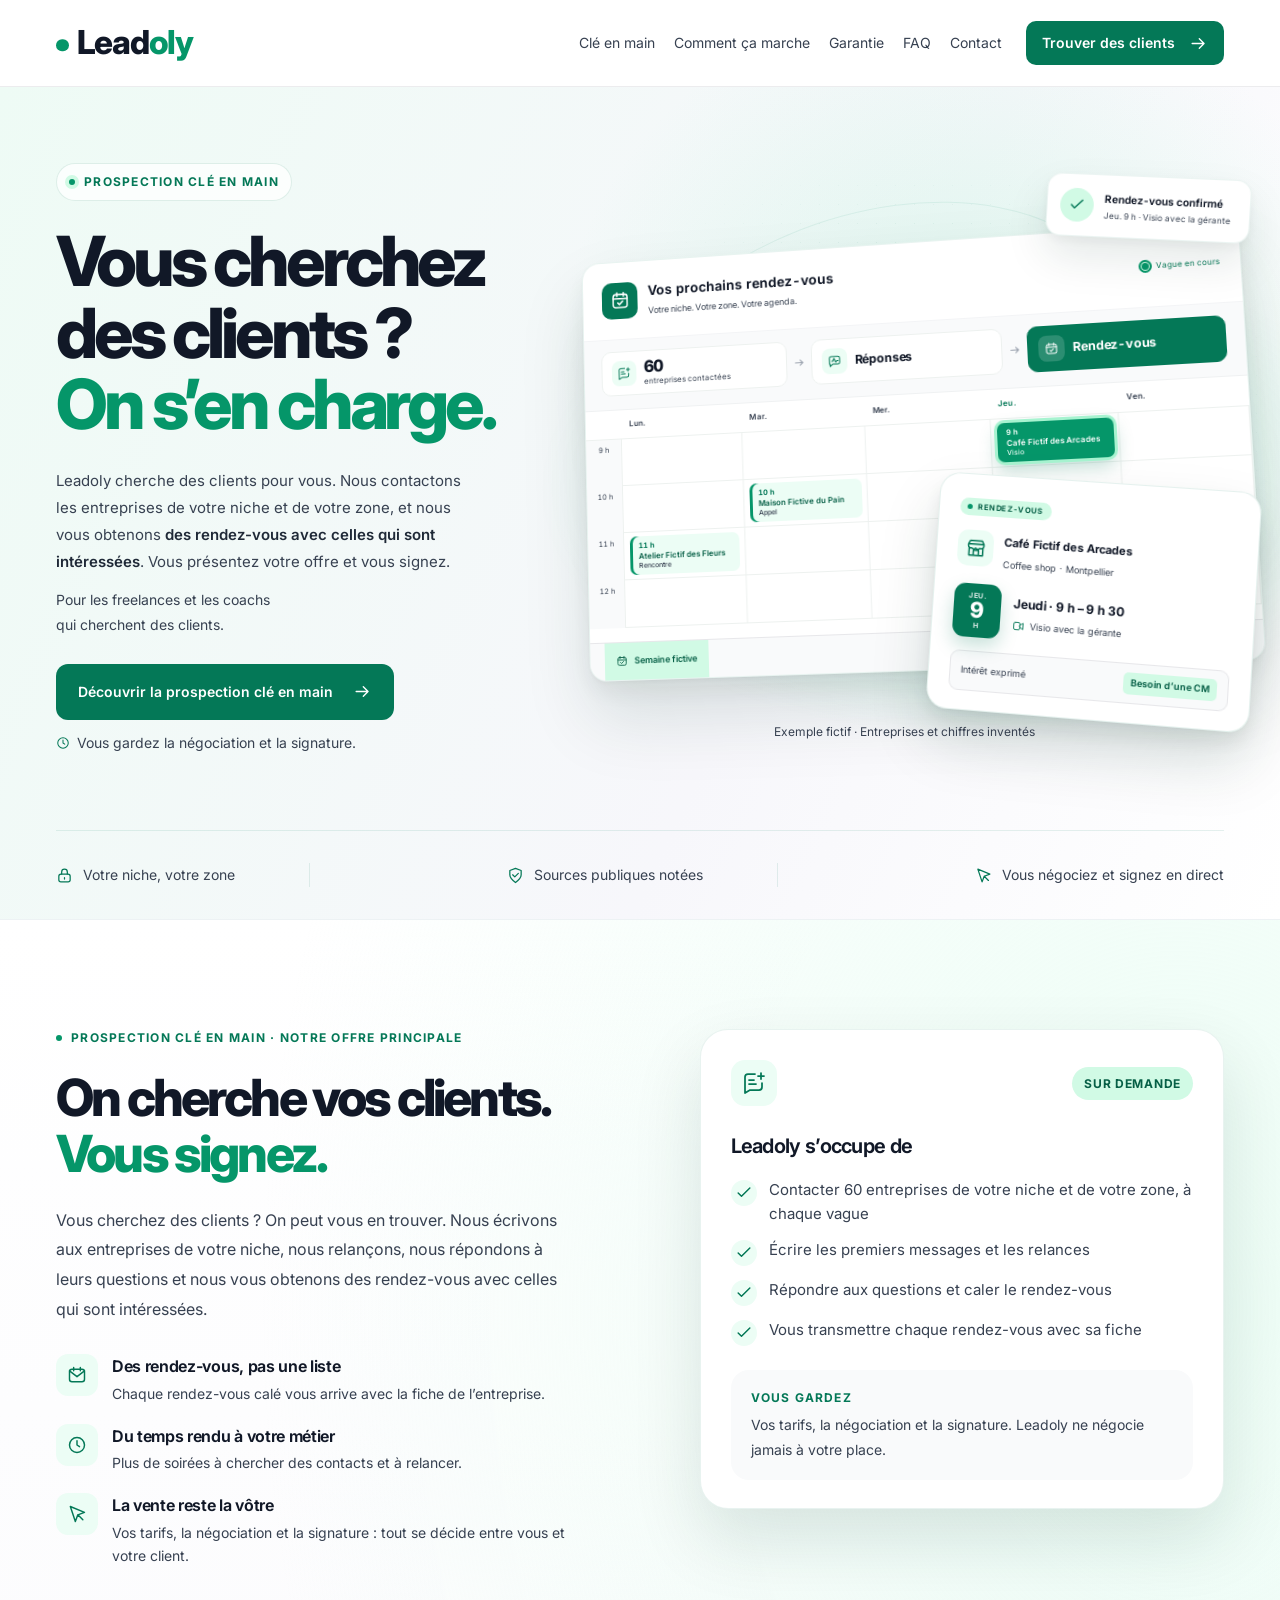
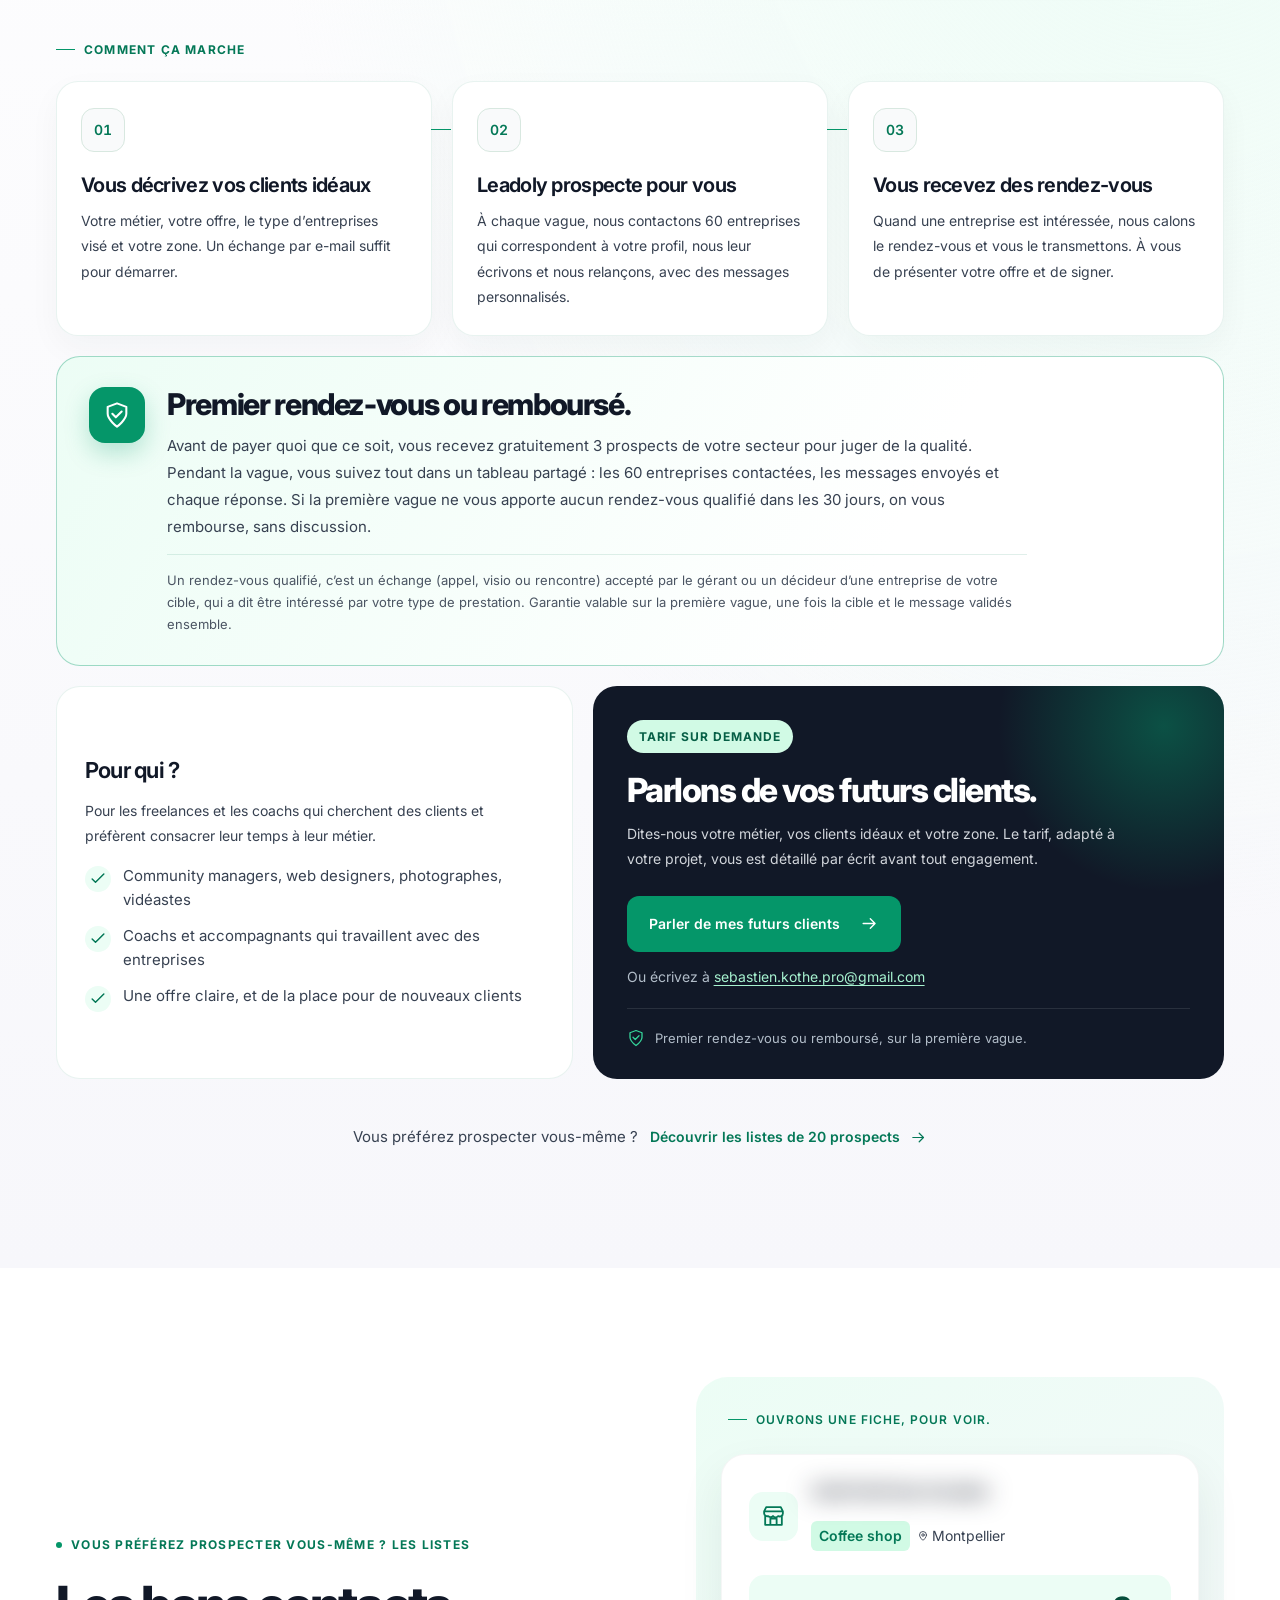
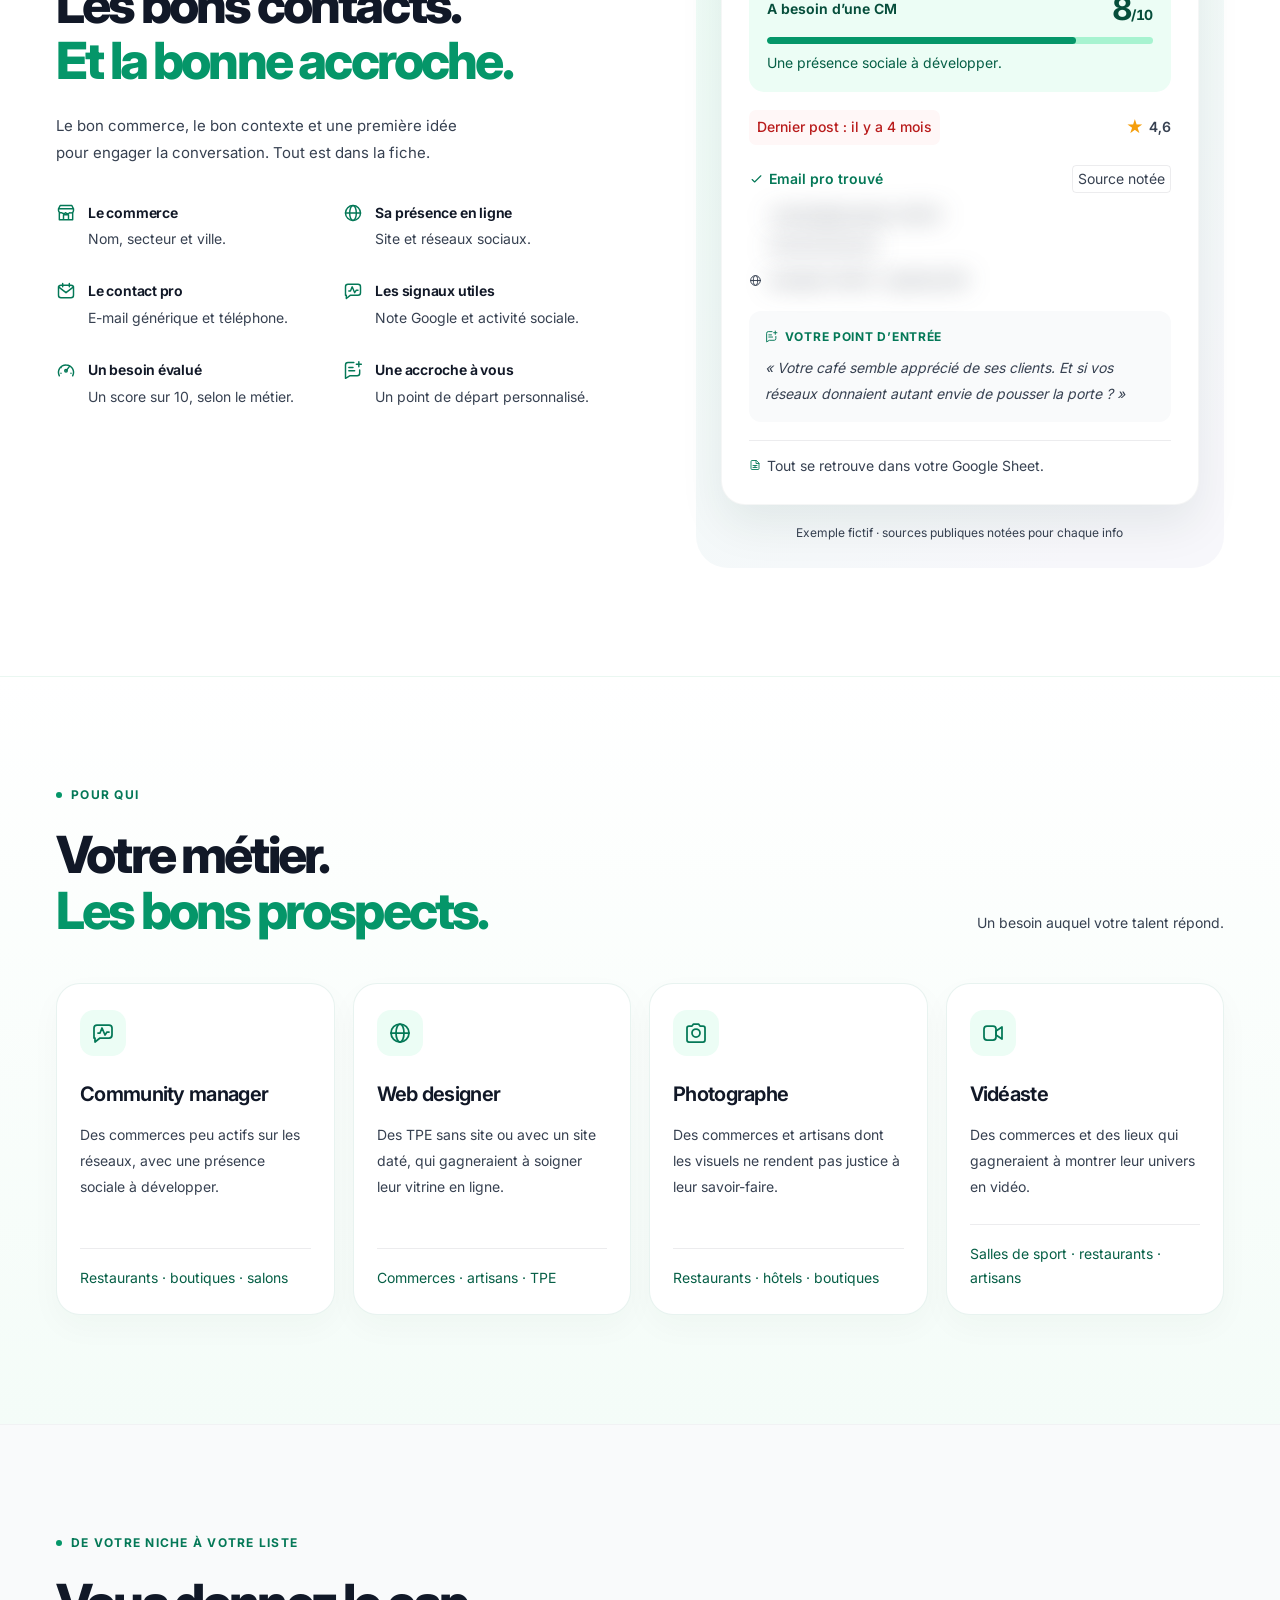
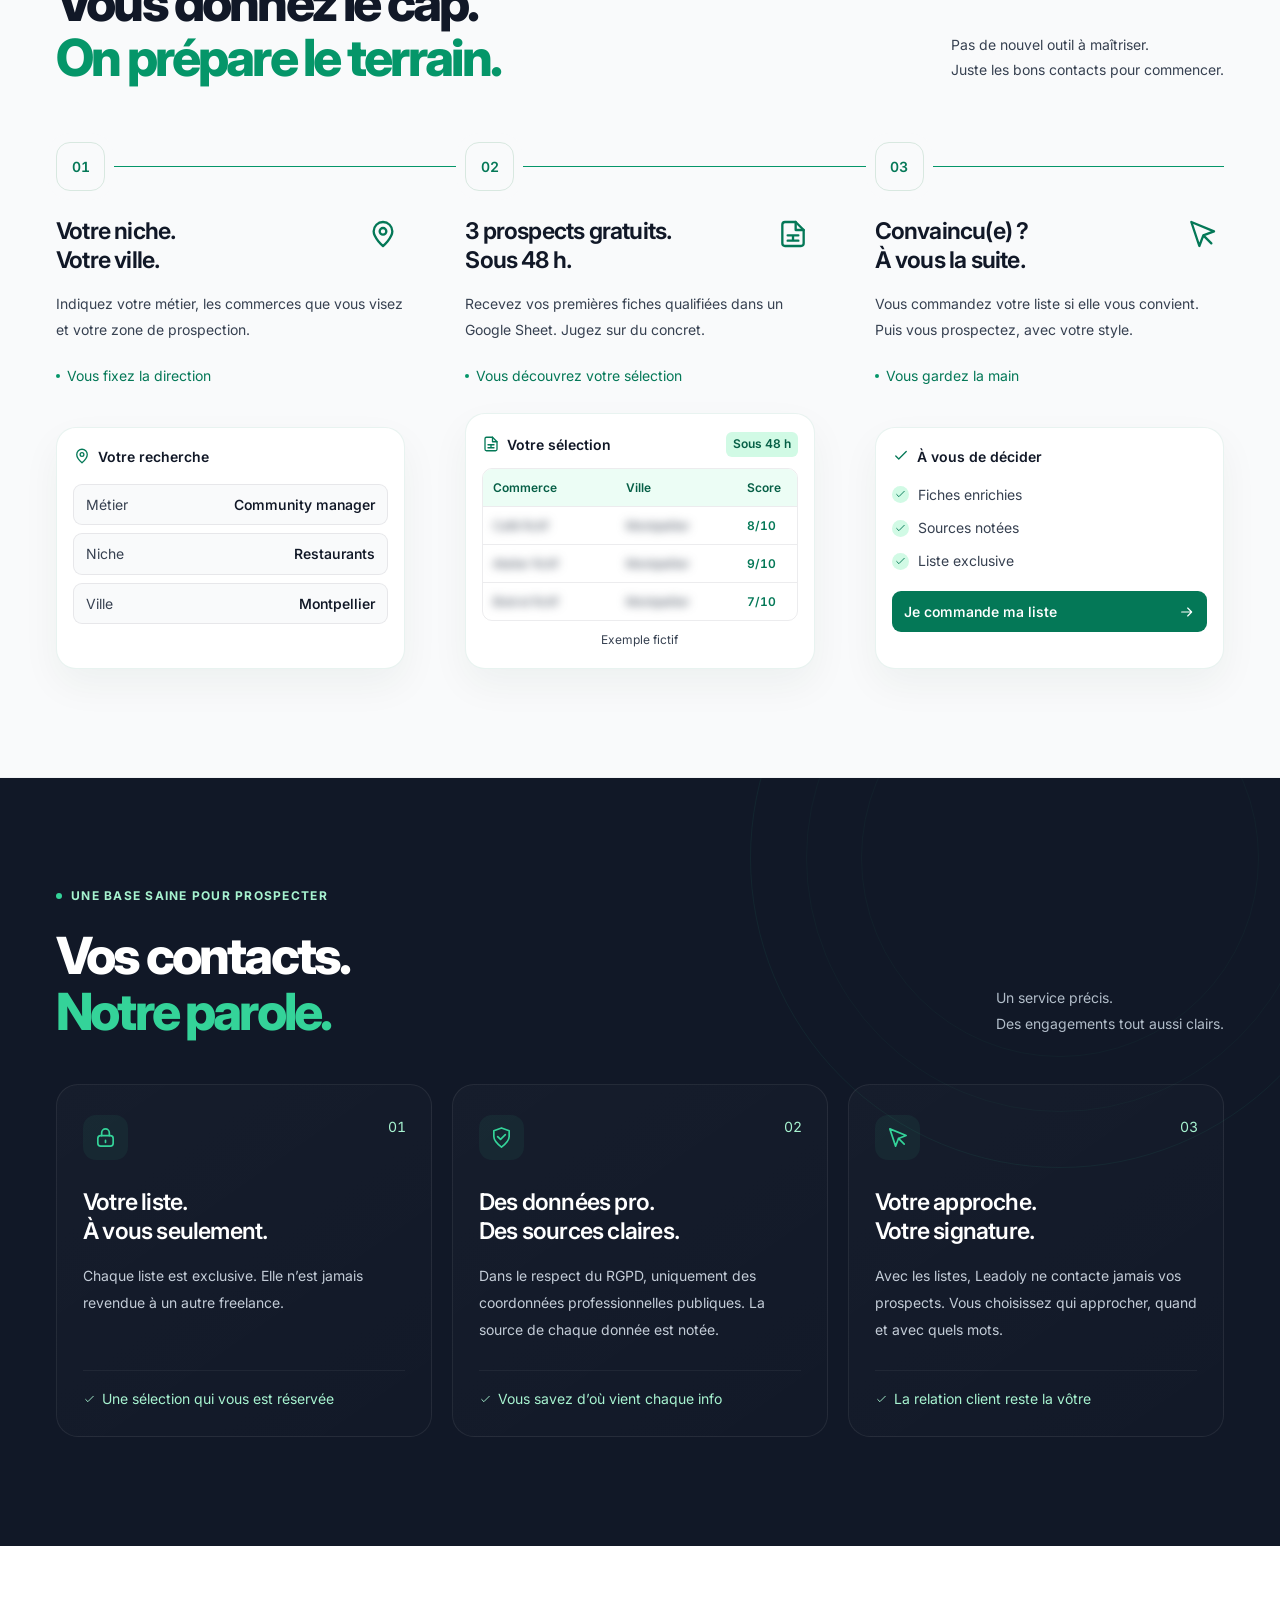
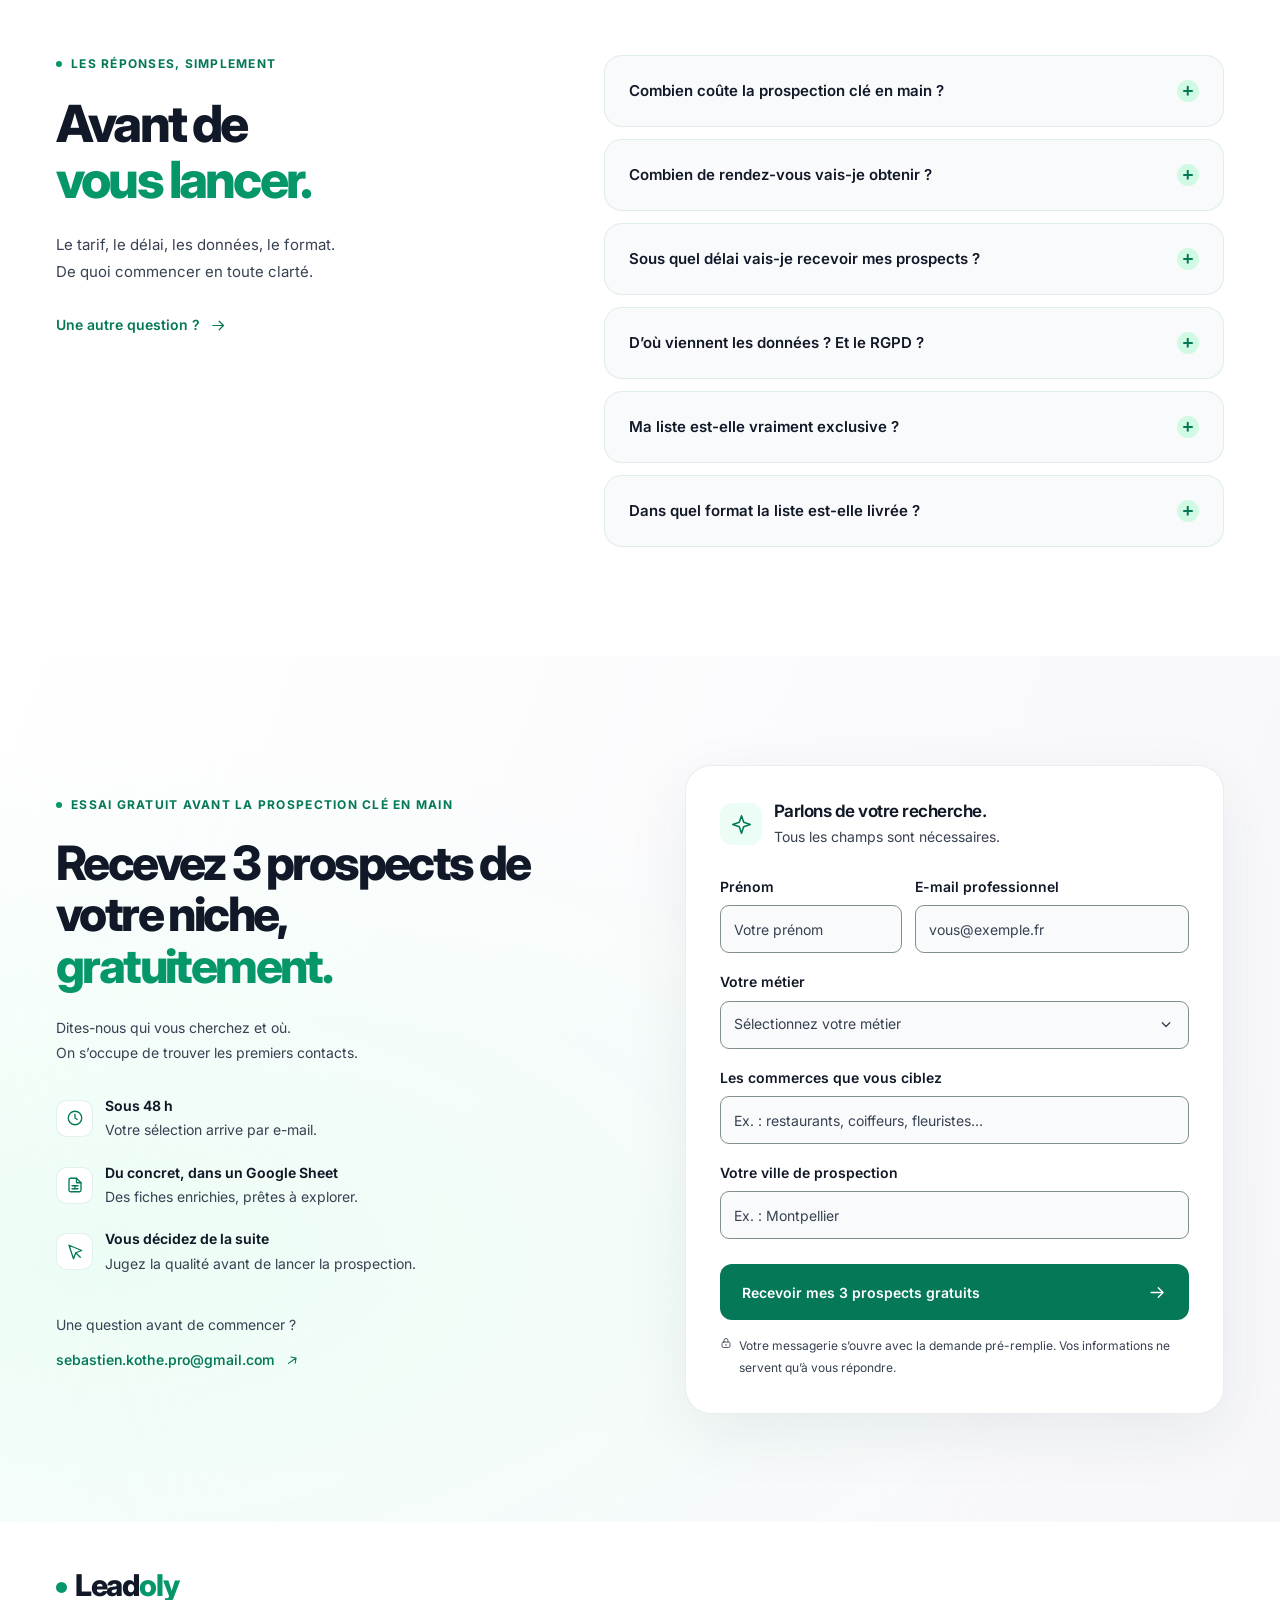
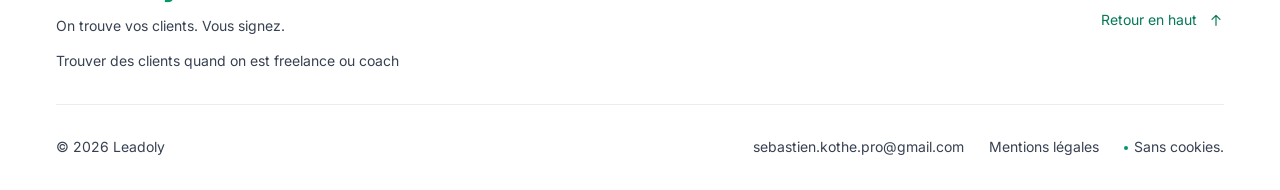
==== commit 26f8d6c9: "Nouvelle page SEO /trouver-des-clients-freelance-coach/ (validée par Sébastien le 02/11), lien depui" ====
--- a/index.html
+++ b/index.html
@@ -381,6 +381,6 @@
       <form class="sample-form reveal" id="sample-form" action="mailto:sebastien.kothe.pro@gmail.com" method="post" enctype="text/plain" aria-labelledby="form-title"><div class="form-heading"><span class="form-icon"><svg class="icon" aria-hidden="true"><use href="#i-spark"/></svg></span><div><h3 id="form-title">Parlons de votre recherche.</h3><p>Tous les champs sont nécessaires.</p></div></div><div class="form-fields"><div class="form-row"><div class="form-field"><label for="first-name">Prénom</label><input id="first-name" name="Prénom" autocomplete="given-name" required maxlength="80" placeholder="Votre prénom" aria-describedby="first-name-error"><span class="field-error" id="first-name-error"></span></div><div class="form-field"><label for="email">E-mail professionnel</label><input id="email" name="E-mail" type="email" autocomplete="email" required maxlength="254" placeholder="vous@exemple.fr" aria-describedby="email-error"><span class="field-error" id="email-error"></span></div></div><div class="form-field"><label for="profession">Votre métier</label><div class="select-wrap"><select id="profession" name="Métier" autocomplete="organization-title" required aria-describedby="profession-error"><option value="" disabled selected>Sélectionnez votre métier</option><option>Community manager</option><option>Web designer</option><option>Photographe</option><option>Vidéaste</option><option>Autre</option></select><svg viewBox="0 0 24 24" class="icon" aria-hidden="true"><path d="m7 9 5 5 5-5"/></svg></div><span class="field-error" id="profession-error"></span></div><div class="form-field"><label for="niche">Les commerces que vous ciblez</label><input id="niche" name="Niche" autocomplete="off" required maxlength="160" placeholder="Ex. : restaurants, coiffeurs, fleuristes…" aria-describedby="niche-error"><span class="field-error" id="niche-error"></span></div><div class="form-field"><label for="city">Votre ville de prospection</label><input id="city" name="Ville" autocomplete="address-level2" required maxlength="120" placeholder="Ex. : Montpellier" aria-describedby="city-error"><span class="field-error" id="city-error"></span></div></div><button class="button form-submit" type="submit">Recevoir mes 3 prospects gratuits<svg class="icon" aria-hidden="true"><use href="#i-arrow"/></svg></button><p class="form-note"><svg class="icon" aria-hidden="true"><use href="#i-lock"/></svg><span>Votre messagerie s’ouvre avec la demande pré-remplie. Vos informations ne servent qu’à vous répondre.</span></p><p id="form-status" class="form-status" role="status" aria-live="polite"></p><a class="mailto-fallback" id="mailto-fallback" href="mailto:sebastien.kothe.pro@gmail.com" hidden>Ouvrir à nouveau ma messagerie<svg class="icon" aria-hidden="true"><use href="#i-arrow"/></svg></a></form>
     </div></section>
   </main>
-  <footer class="site-footer"><div class="container"><div class="footer-top"><div><a class="brand" href="#accueil" aria-label="Leadoly, retour à l’accueil"><span class="brand-dot" aria-hidden="true"></span><span>Lead<span class="brand-accent">oly</span></span></a><p>On trouve vos clients. Vous signez.</p></div><a class="back-top" href="#accueil">Retour en haut<svg class="icon" aria-hidden="true"><use href="#i-arrow"/></svg></a></div><div class="footer-bottom"><span>© 2026 Leadoly</span><a href="mailto:sebastien.kothe.pro@gmail.com">sebastien.kothe.pro@gmail.com</a><a href="#mentions" id="legal-link">Mentions légales</a><span class="footer-privacy"><span class="status-dot" aria-hidden="true"></span>Sans cookies.</span></div><section class="legal-section" id="mentions" aria-labelledby="legal-title"><div class="legal-heading"><h2 id="legal-title" tabindex="-1">Mentions légales</h2><button type="button" class="legal-close" hidden aria-label="Fermer les mentions légales">Fermer <span aria-hidden="true">×</span></button></div><p>Éditeur : Sébastien Kothé, entrepreneur individuel (Leadoly). SIREN : 810 034 686. Adresse : 2 Avenue Del Bosch, 66130 Ille-sur-Têt, France. Contact : <a href="mailto:sebastien.kothe.pro@gmail.com">sebastien.kothe.pro@gmail.com</a>.</p><p>Directeur de la publication : Sébastien Kothé.</p><p>Hébergeur : GitHub, Inc. (service GitHub Pages), 88 Colin P. Kelly Jr. Street, San Francisco, CA 94107, États-Unis.</p><p>Données personnelles : ce site ne dépose aucun cookie. La mesure d’audience est assurée par GoatCounter, de façon anonyme, sans cookie et sans collecte de donnée personnelle ; les statistiques sont hébergées par GoatCounter (goatcounter.com). Les informations saisies dans le formulaire ne sont transmises que par votre propre messagerie ; elles servent uniquement à répondre à votre demande. Responsable du traitement : Sébastien Kothé. Vous pouvez exercer vos droits d’accès, de rectification et d’effacement en écrivant à <a href="mailto:sebastien.kothe.pro@gmail.com">sebastien.kothe.pro@gmail.com</a> et adresser une réclamation à la CNIL. Police Inter (<a href="assets/fonts/OFL.txt">SIL Open Font License</a>).</p></section></div></footer>
+  <footer class="site-footer"><div class="container"><div class="footer-top"><div><a class="brand" href="#accueil" aria-label="Leadoly, retour à l’accueil"><span class="brand-dot" aria-hidden="true"></span><span>Lead<span class="brand-accent">oly</span></span></a><p>On trouve vos clients. Vous signez.</p><p><a href="/trouver-des-clients-freelance-coach/">Trouver des clients quand on est freelance ou coach</a></p></div><a class="back-top" href="#accueil">Retour en haut<svg class="icon" aria-hidden="true"><use href="#i-arrow"/></svg></a></div><div class="footer-bottom"><span>© 2026 Leadoly</span><a href="mailto:sebastien.kothe.pro@gmail.com">sebastien.kothe.pro@gmail.com</a><a href="#mentions" id="legal-link">Mentions légales</a><span class="footer-privacy"><span class="status-dot" aria-hidden="true"></span>Sans cookies.</span></div><section class="legal-section" id="mentions" aria-labelledby="legal-title"><div class="legal-heading"><h2 id="legal-title" tabindex="-1">Mentions légales</h2><button type="button" class="legal-close" hidden aria-label="Fermer les mentions légales">Fermer <span aria-hidden="true">×</span></button></div><p>Éditeur : Sébastien Kothé, entrepreneur individuel (Leadoly). SIREN : 810 034 686. Adresse : 2 Avenue Del Bosch, 66130 Ille-sur-Têt, France. Contact : <a href="mailto:sebastien.kothe.pro@gmail.com">sebastien.kothe.pro@gmail.com</a>.</p><p>Directeur de la publication : Sébastien Kothé.</p><p>Hébergeur : GitHub, Inc. (service GitHub Pages), 88 Colin P. Kelly Jr. Street, San Francisco, CA 94107, États-Unis.</p><p>Données personnelles : ce site ne dépose aucun cookie. La mesure d’audience est assurée par GoatCounter, de façon anonyme, sans cookie et sans collecte de donnée personnelle ; les statistiques sont hébergées par GoatCounter (goatcounter.com). Les informations saisies dans le formulaire ne sont transmises que par votre propre messagerie ; elles servent uniquement à répondre à votre demande. Responsable du traitement : Sébastien Kothé. Vous pouvez exercer vos droits d’accès, de rectification et d’effacement en écrivant à <a href="mailto:sebastien.kothe.pro@gmail.com">sebastien.kothe.pro@gmail.com</a> et adresser une réclamation à la CNIL. Police Inter (<a href="assets/fonts/OFL.txt">SIL Open Font License</a>).</p></section></div></footer>
 </body>
 </html>
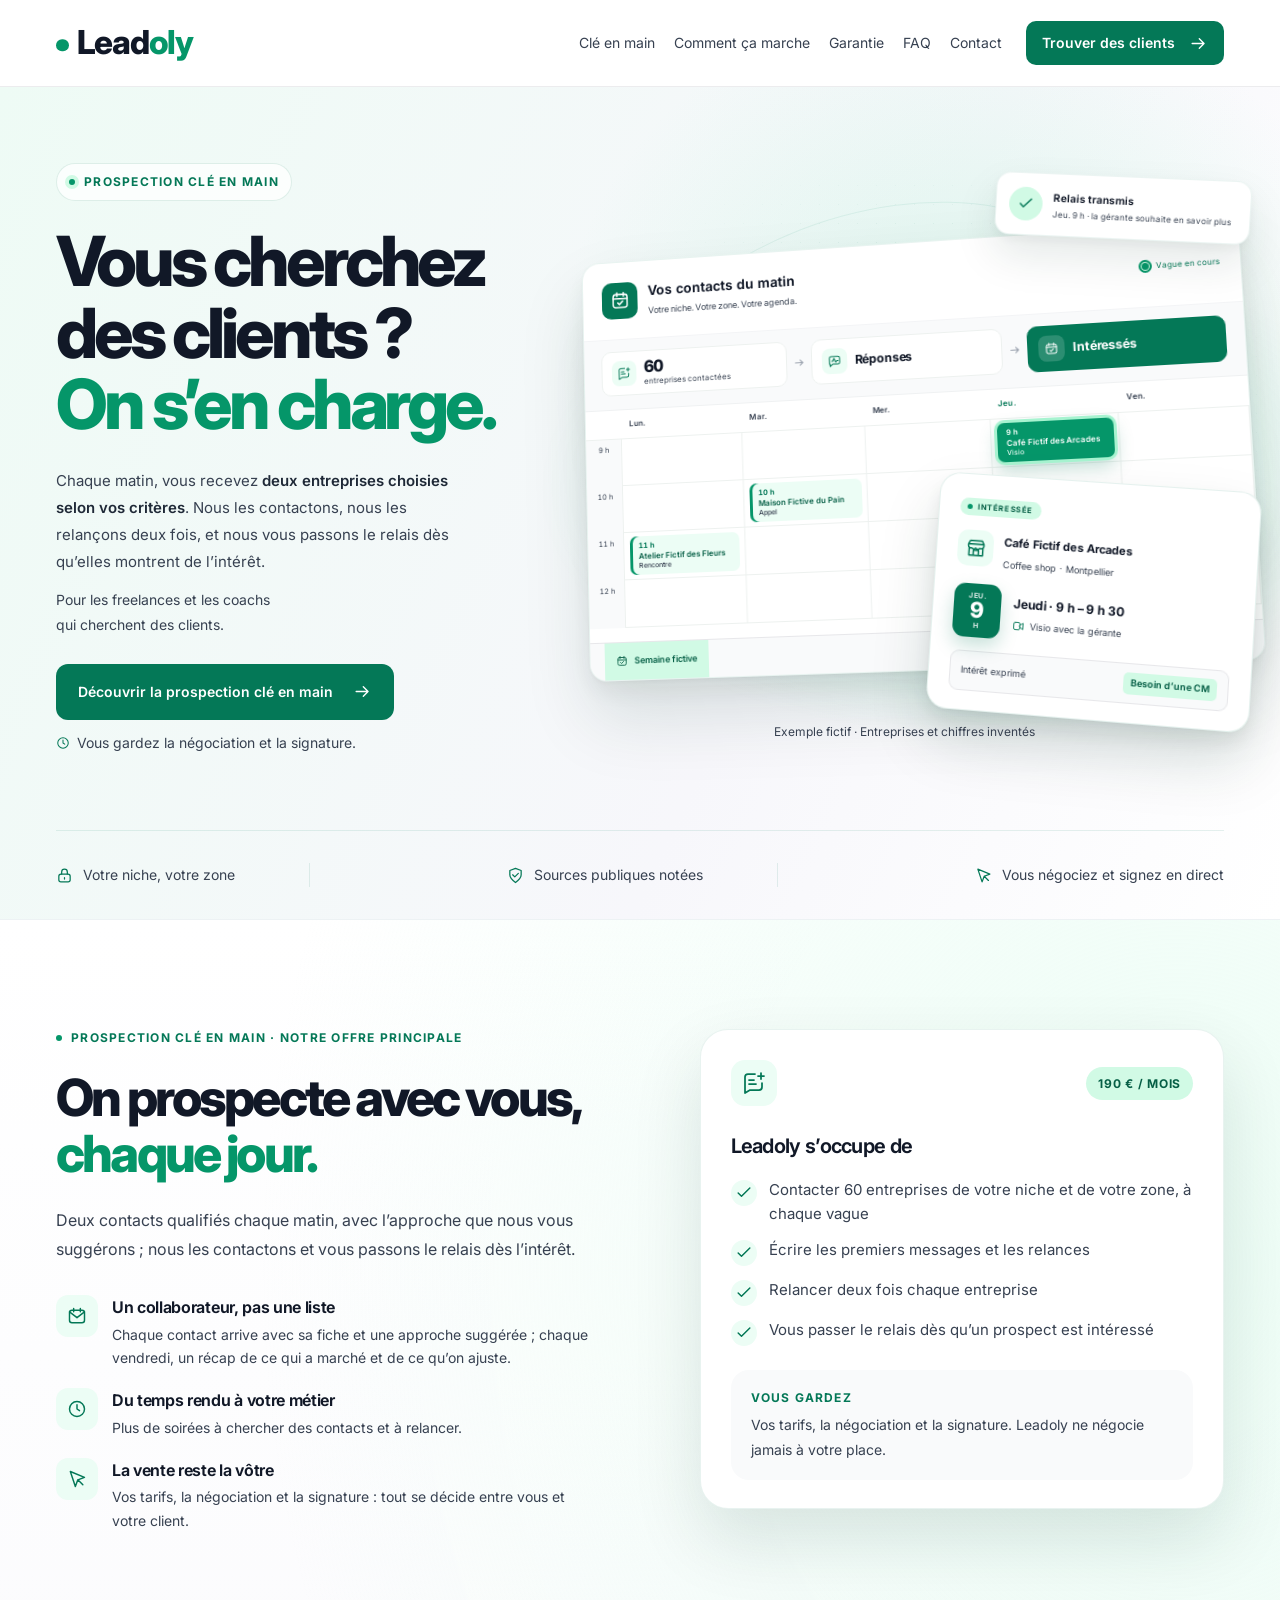
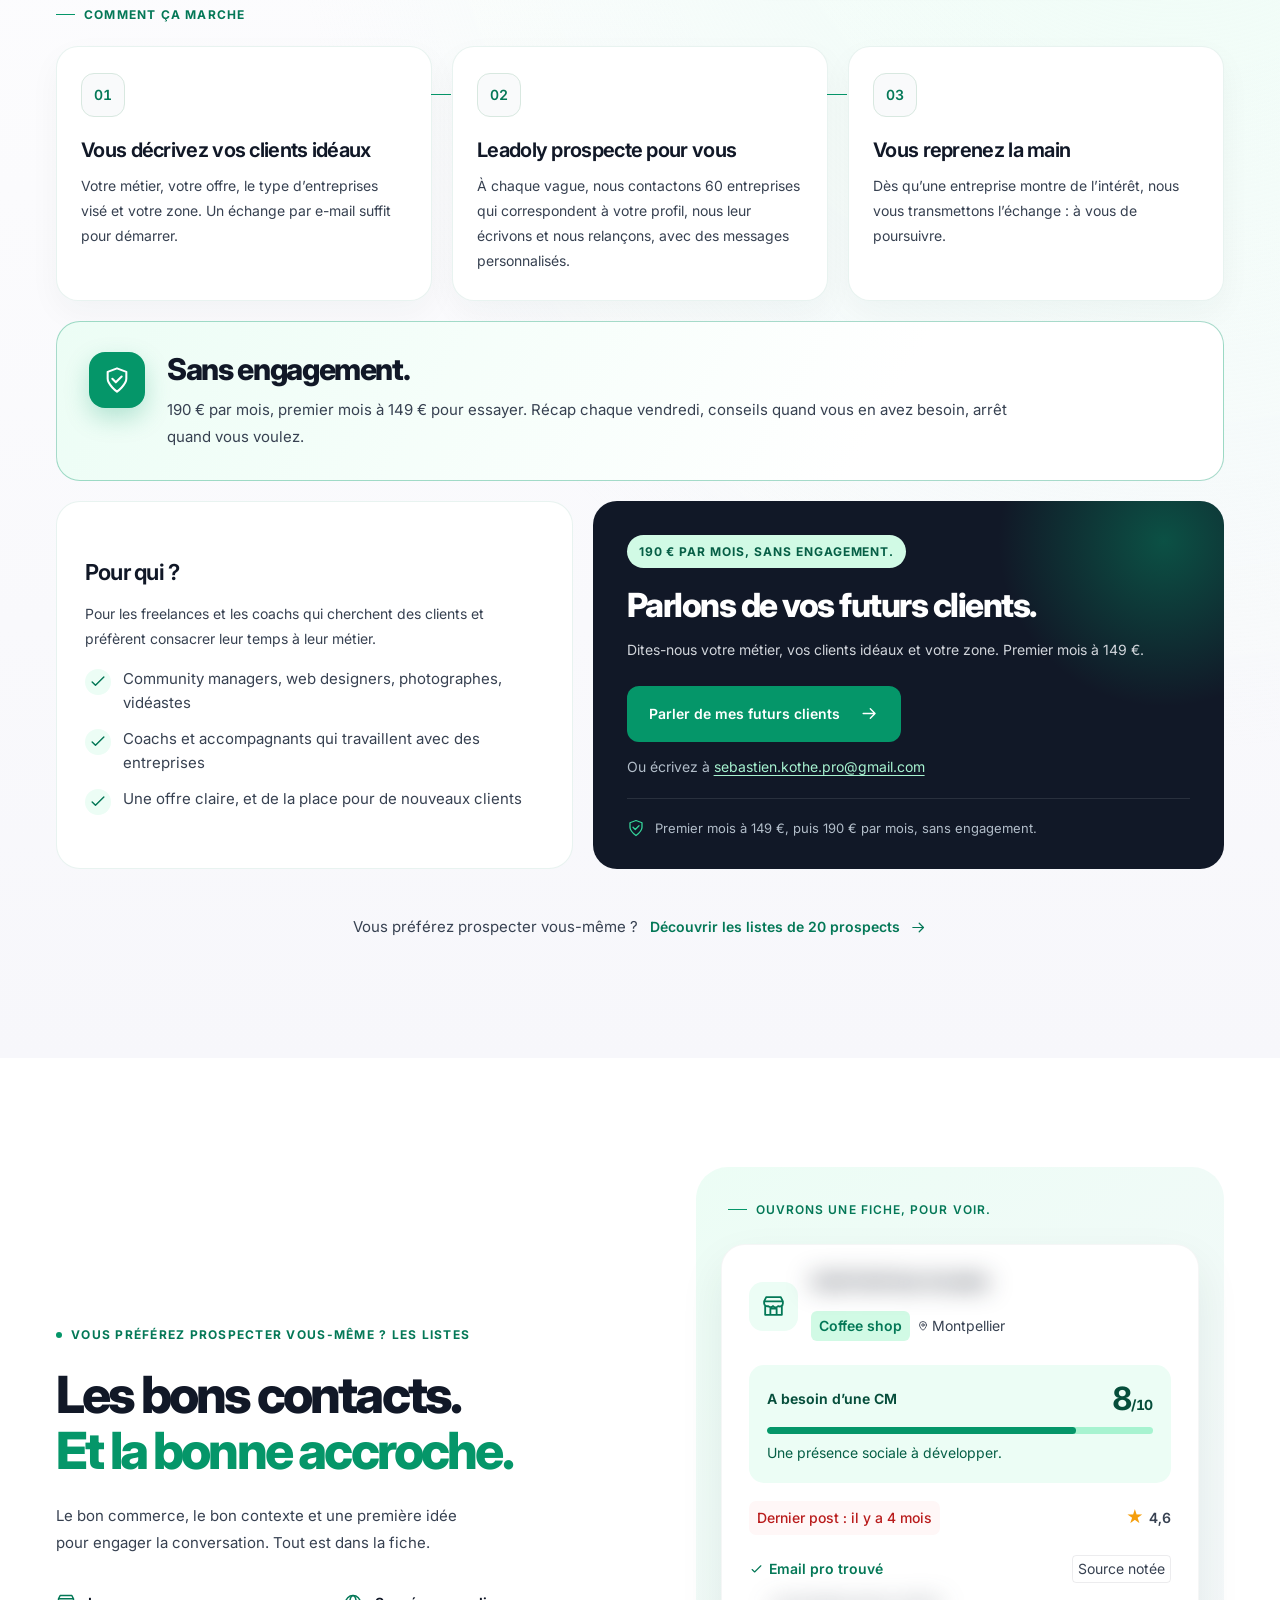
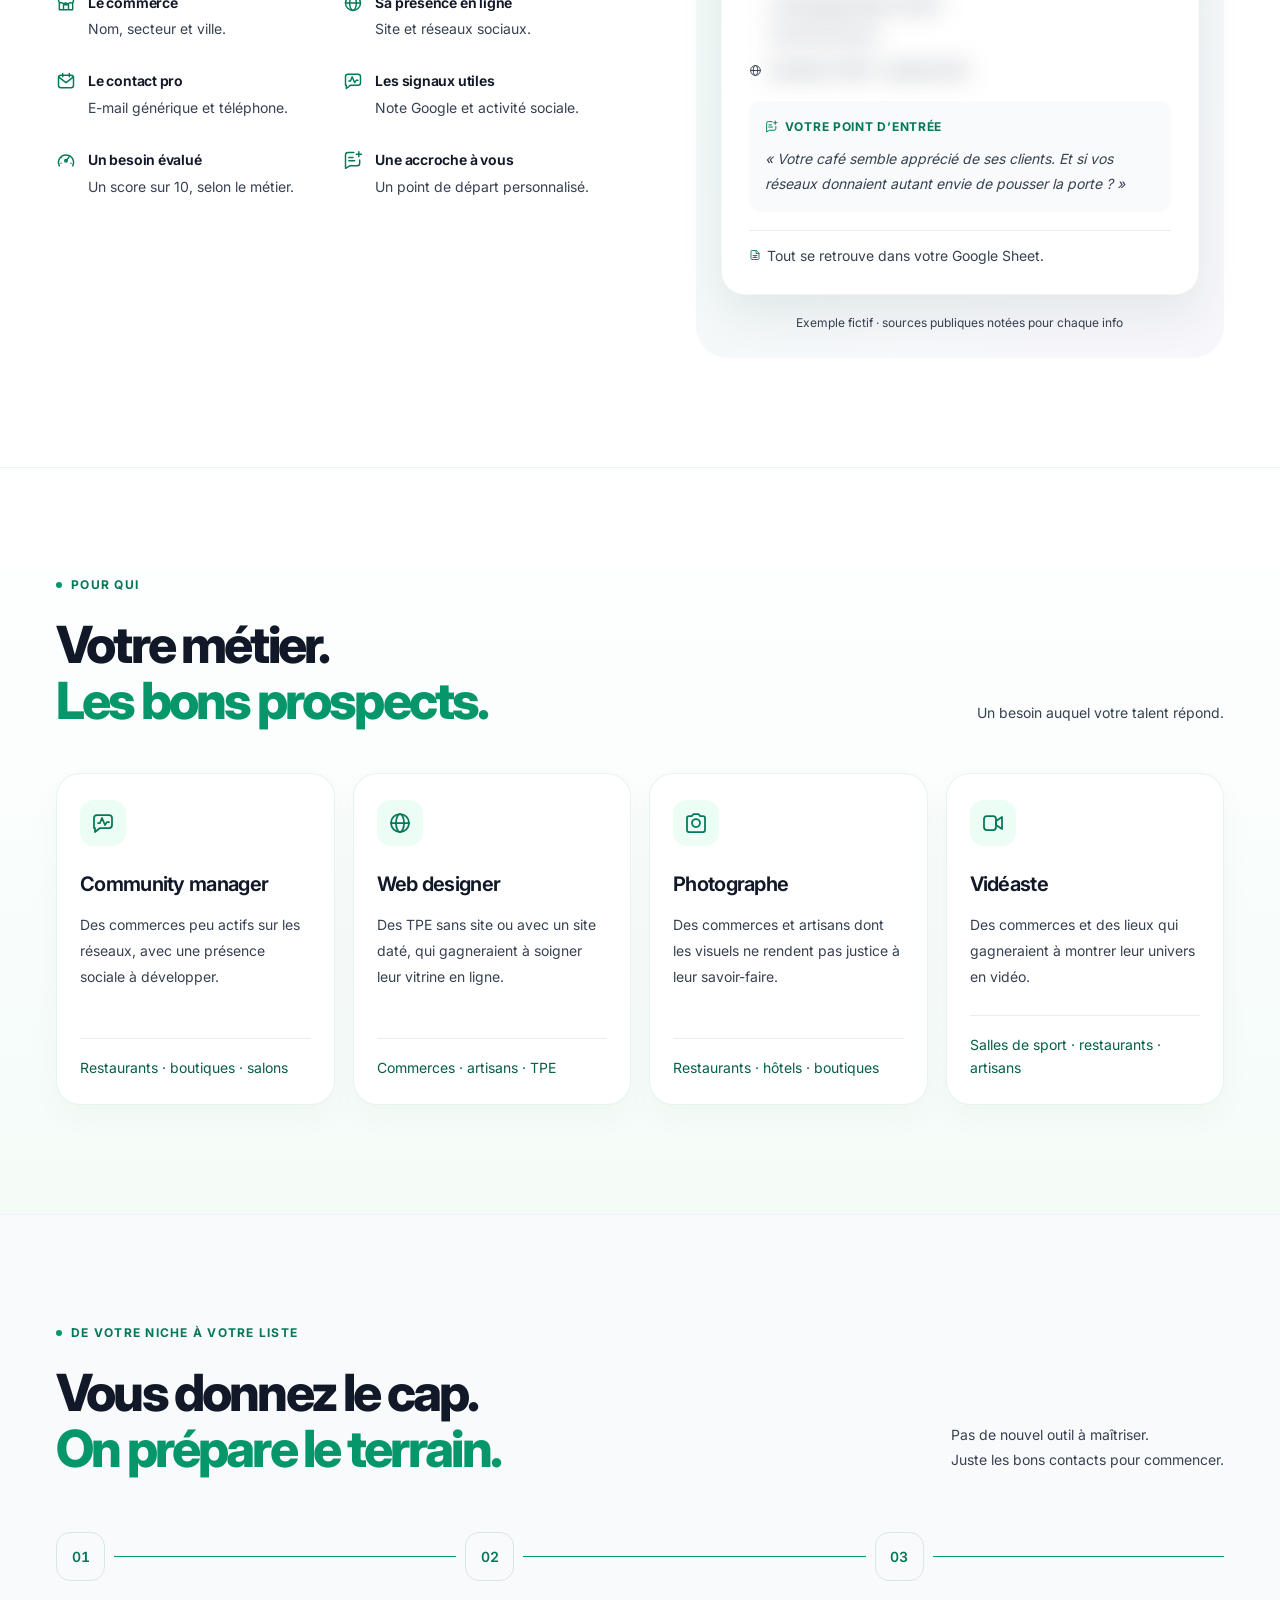
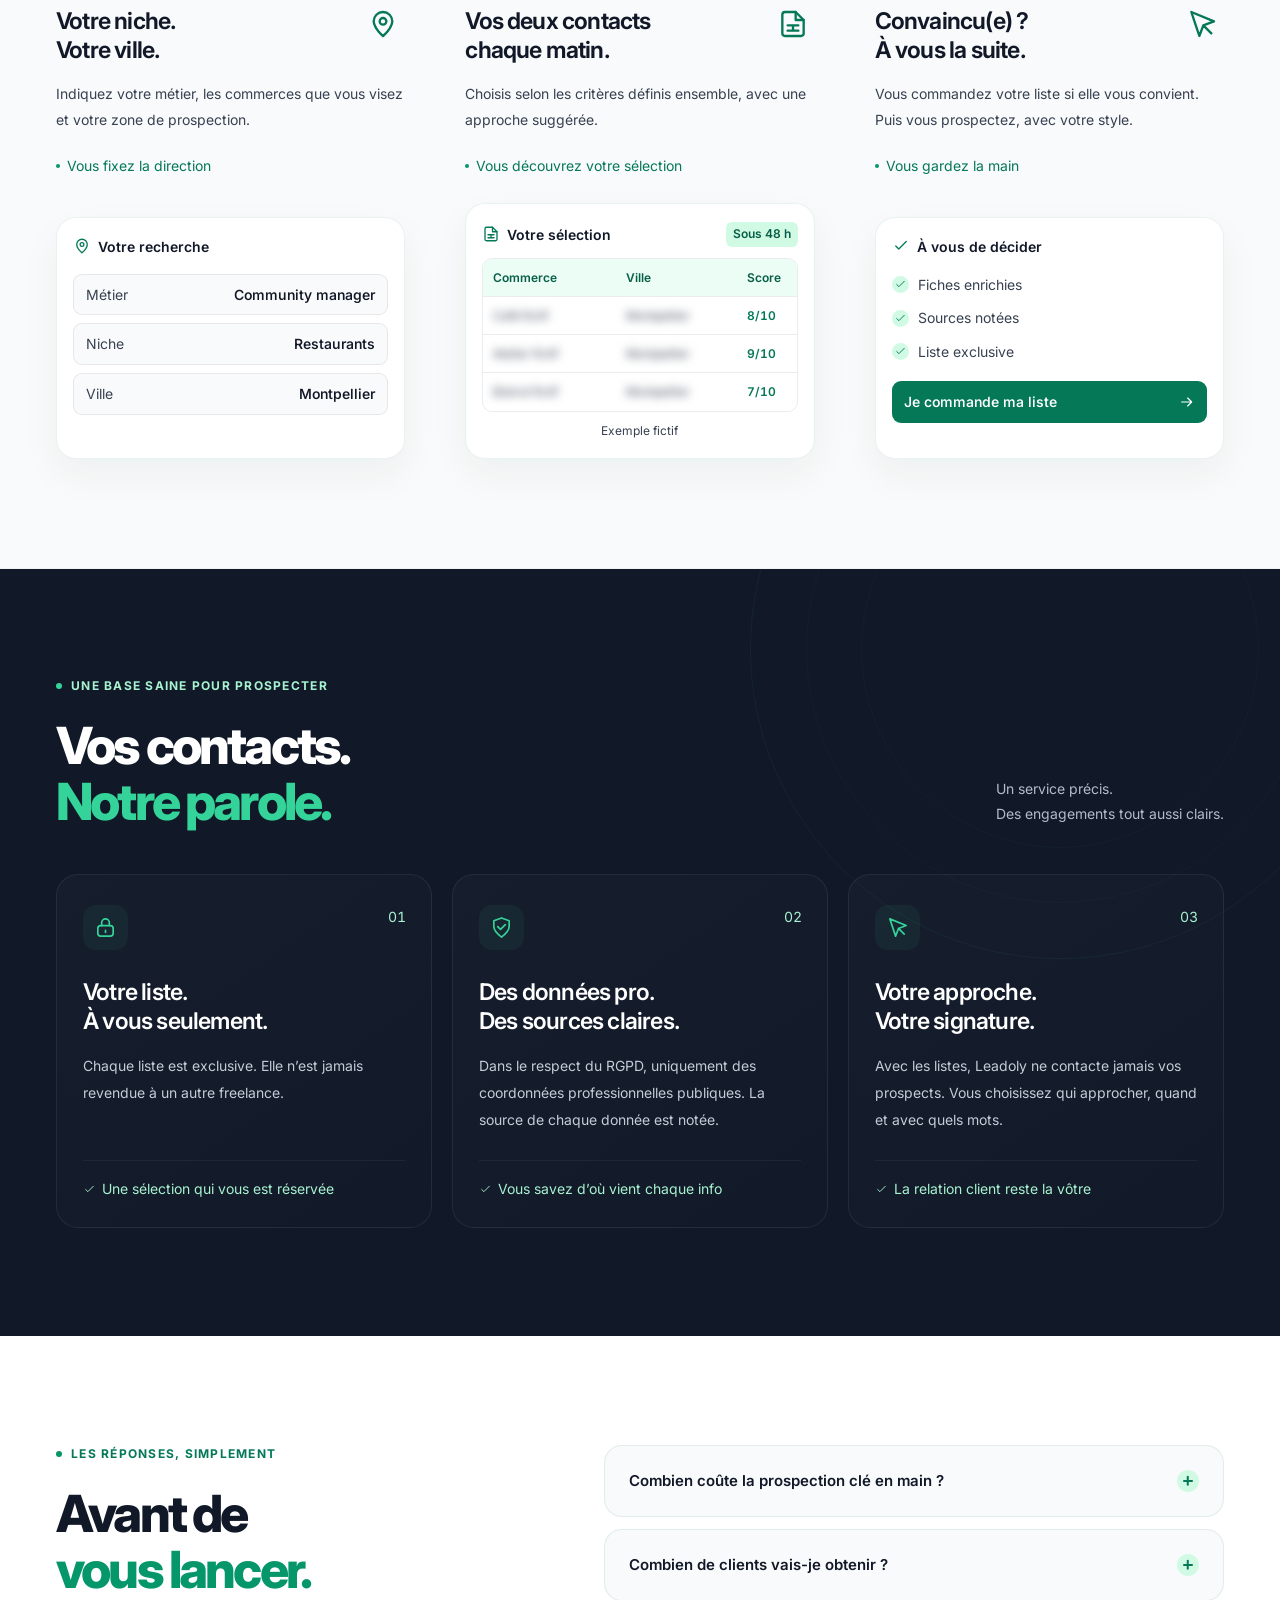
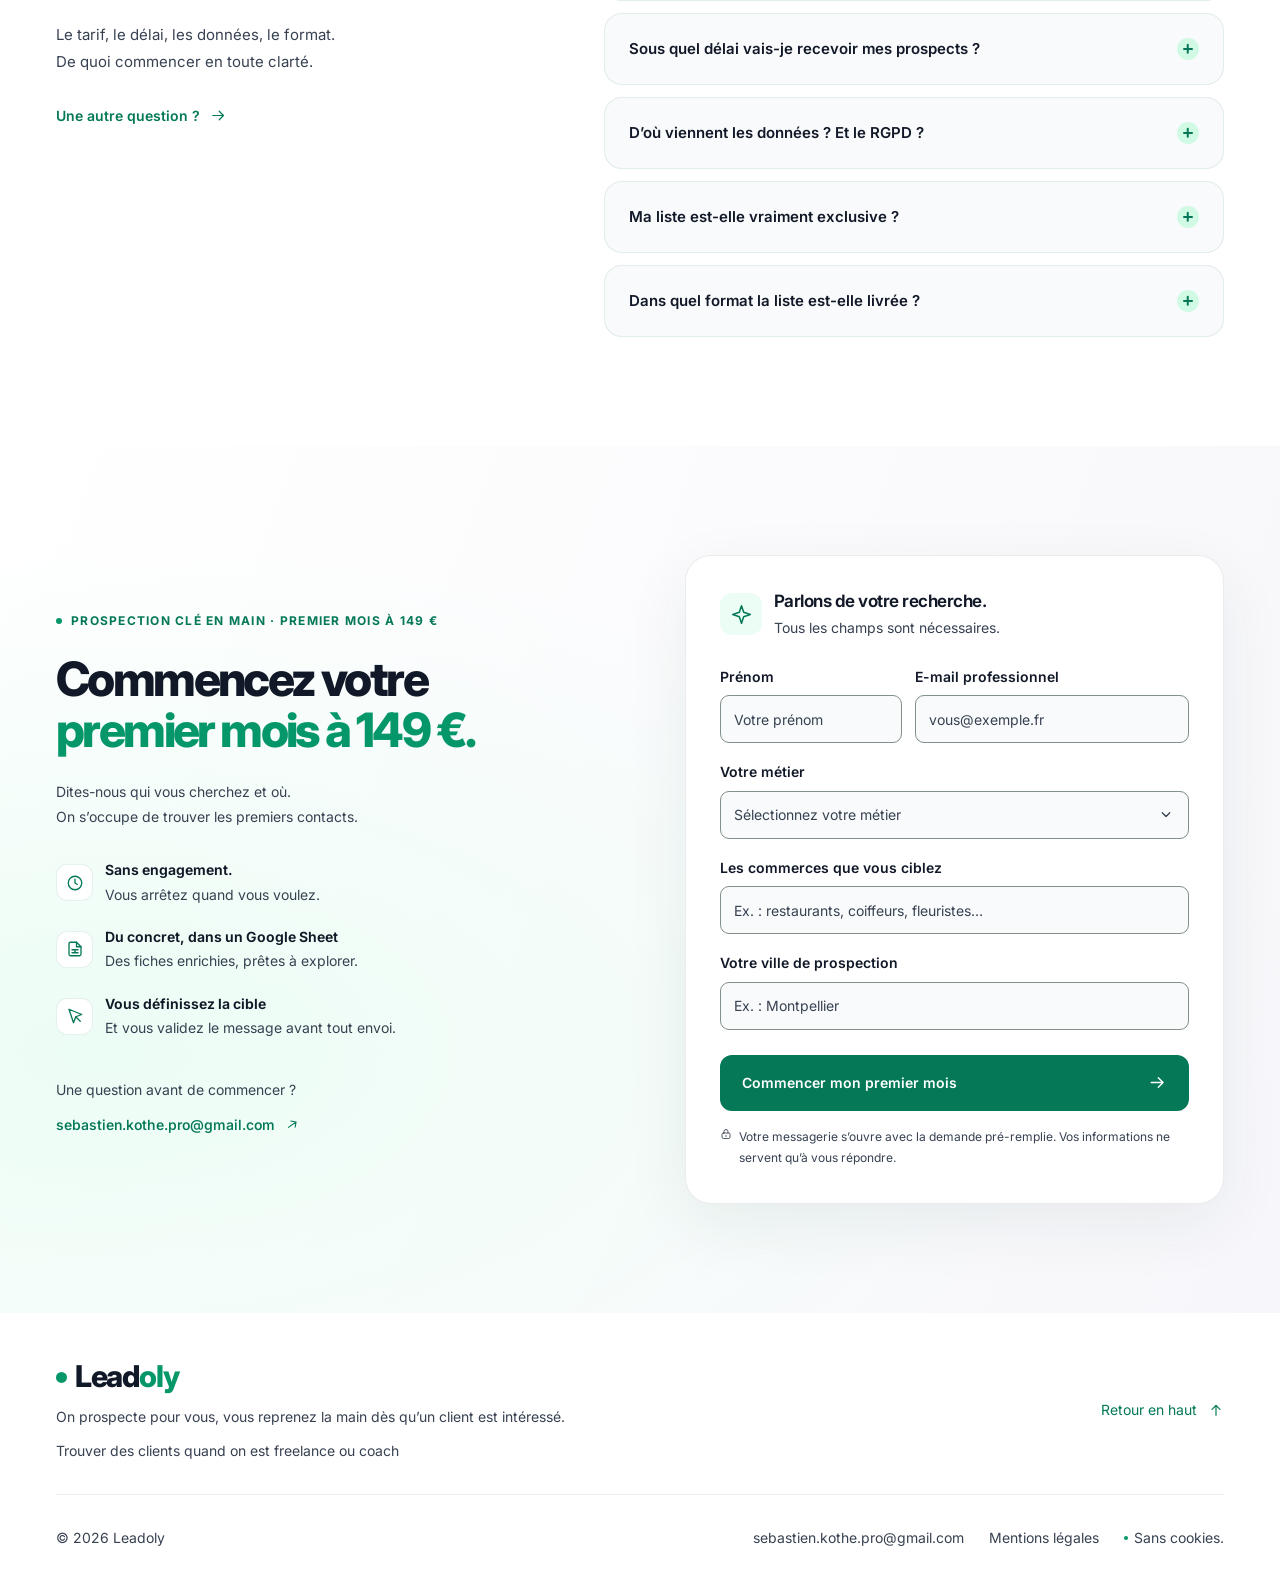
==== commit 2c8df0fd: "Offre au mois : 190 €/mois sans engagement, 1er mois à 149 € ; retrait du rendez-vous garanti et des" ====
--- a/index.html
+++ b/index.html
@@ -3,8 +3,8 @@
 <head>
   <meta charset="utf-8">
   <meta name="viewport" content="width=device-width, initial-scale=1">
-  <title>Leadoly — On trouve vos clients, vous signez</title>
-  <meta name="description" content="Freelances et coachs : Leadoly contacte les entreprises de votre niche et vous obtient des rendez-vous. Premier rendez-vous ou remboursé.">
+  <title>Leadoly — On prospecte pour vous, vous reprenez la main dès qu’un client est intéressé</title>
+  <meta name="description" content="Freelances et coachs : Leadoly prospecte pour vous. Chaque matin, deux entreprises choisies selon vos critères ; nous les contactons et vous passons le relais dès qu’elles sont intéressées. 190 € par mois sans engagement.">
   <meta name="robots" content="index, follow, max-image-preview:large">
   <meta name="theme-color" content="#059669">
   <meta name="color-scheme" content="light">
@@ -20,18 +20,18 @@
   <meta property="og:locale" content="fr_FR">
   <meta property="og:site_name" content="Leadoly">
   <meta property="og:url" content="https://leadoly.fr/">
-  <meta property="og:title" content="Leadoly — On trouve vos clients, vous signez">
-  <meta property="og:description" content="Freelances et coachs : Leadoly contacte les entreprises de votre niche et vous obtient des rendez-vous. Premier rendez-vous ou remboursé.">
+  <meta property="og:title" content="Leadoly — On prospecte pour vous, vous reprenez la main dès qu’un client est intéressé">
+  <meta property="og:description" content="Freelances et coachs : Leadoly prospecte pour vous. Chaque matin, deux entreprises choisies selon vos critères ; nous les contactons et vous passons le relais dès qu’elles sont intéressées. 190 € par mois sans engagement.">
   <meta property="og:image" content="https://leadoly.fr/assets/og-image.png">
   <meta property="og:image:width" content="1200">
   <meta property="og:image:height" content="630">
   <meta property="og:image:type" content="image/png">
-  <meta property="og:image:alt" content="Leadoly. On trouve vos clients, vous signez. Des rendez-vous avec des entreprises intéressées.">
+  <meta property="og:image:alt" content="Leadoly. On prospecte pour vous, vous reprenez la main dès qu’un client est intéressé.">
   <meta name="twitter:card" content="summary_large_image">
-  <meta name="twitter:title" content="Leadoly — On trouve vos clients, vous signez">
-  <meta name="twitter:description" content="Freelances et coachs : Leadoly contacte les entreprises de votre niche et vous obtient des rendez-vous. Premier rendez-vous ou remboursé.">
+  <meta name="twitter:title" content="Leadoly — On prospecte pour vous, vous reprenez la main dès qu’un client est intéressé">
+  <meta name="twitter:description" content="Freelances et coachs : Leadoly prospecte pour vous. Chaque matin, deux entreprises choisies selon vos critères ; nous les contactons et vous passons le relais dès qu’elles sont intéressées. 190 € par mois sans engagement.">
   <meta name="twitter:image" content="https://leadoly.fr/assets/og-image.png">
-  <meta name="twitter:image:alt" content="Leadoly. On trouve vos clients, vous signez.">
+  <meta name="twitter:image:alt" content="Leadoly. On prospecte pour vous, vous reprenez la main dès qu’un client est intéressé.">
   <script type="application/ld+json">
 {
   "@context": "https://schema.org",
@@ -52,8 +52,8 @@
       },
       "image": "https://leadoly.fr/assets/og-image.png",
       "email": "sebastien.kothe.pro@gmail.com",
-      "slogan": "On trouve vos clients, vous signez.",
-      "description": "Leadoly cherche des clients pour les freelances et les coachs : nous contactons les entreprises de leur niche et leur obtenons des rendez-vous. Ils n’ont plus qu’à présenter leur offre et signer. En option, des listes exclusives de prospects locaux qualifiés.",
+      "slogan": "On prospecte pour vous, vous reprenez la main dès qu’un client est intéressé.",
+      "description": "Leadoly prospecte pour les freelances et les coachs : chaque matin, deux entreprises choisies selon leurs critères ; nous les contactons, les relançons et leur passons le relais dès qu’elles sont intéressées. En option, des listes exclusives de prospects locaux qualifiés.",
       "areaServed": {
         "@type": "Country",
         "name": "France"
@@ -98,8 +98,8 @@
       "@type": "WebPage",
       "@id": "https://leadoly.fr/#webpage",
       "url": "https://leadoly.fr/",
-      "name": "Leadoly — On trouve vos clients, vous signez",
-      "description": "Freelances et coachs : Leadoly contacte les entreprises de votre niche et vous obtient des rendez-vous. Premier rendez-vous ou remboursé.",
+      "name": "Leadoly — On prospecte pour vous, vous reprenez la main dès qu’un client est intéressé",
+      "description": "Freelances et coachs : Leadoly prospecte pour vous. Chaque matin, deux entreprises choisies selon vos critères ; nous les contactons et vous passons le relais dès qu’elles sont intéressées. 190 € par mois sans engagement.",
       "inLanguage": "fr-FR",
       "isPartOf": {
         "@id": "https://leadoly.fr/#website"
@@ -122,15 +122,15 @@
           "name": "Combien coûte la prospection clé en main ?",
           "acceptedAnswer": {
             "@type": "Answer",
-            "text": "Le tarif est sur demande : il dépend de votre niche et de votre zone. Écrivez-nous, et tout vous est détaillé par écrit avant le moindre engagement."
-          }
-        },
-        {
-          "@type": "Question",
-          "name": "Combien de rendez-vous vais-je obtenir ?",
-          "acceptedAnswer": {
-            "@type": "Answer",
-            "text": "Le nombre dépend de votre offre, de votre niche et de votre zone : nous ne promettons pas de chiffre. En revanche, la première vague est garantie : si elle ne vous apporte aucun rendez-vous qualifié dans les 30 jours, on vous rembourse, sans discussion."
+            "text": "190 € par mois sans engagement, premier mois à 149 €. Pas de paiement au contact ni au résultat."
+          }
+        },
+        {
+          "@type": "Question",
+          "name": "Combien de clients vais-je obtenir ?",
+          "acceptedAnswer": {
+            "@type": "Answer",
+            "text": "Cela dépend de votre offre, de votre niche et de votre zone : nous ne promettons pas de chiffre. Chaque vendredi, on fait le point ensemble et on ajuste."
           }
         },
         {
@@ -138,7 +138,7 @@
           "name": "Sous quel délai vais-je recevoir mes prospects ?",
           "acceptedAnswer": {
             "@type": "Answer",
-            "text": "Vous recevez vos 3 prospects gratuits sous 48 h, dans un Google Sheet partagé. Votre sélection arrive par e-mail."
+            "text": "Après un échange pour définir vos critères et valider le message, vous recevez vos deux premiers contacts dès le lendemain matin."
           }
         },
         {
@@ -210,23 +210,23 @@
         <div class="hero-copy">
           <p class="eyebrow pill"><span class="status-dot" aria-hidden="true"></span>PROSPECTION CLÉ EN MAIN</p>
           <h1 id="hero-title">Vous cherchez <br> des clients ? <br> <span>On s’en charge.</span></h1>
-          <p class="hero-description">Leadoly cherche des clients pour vous. Nous contactons les entreprises de votre niche et de votre zone, et nous vous obtenons <strong>des rendez-vous avec celles qui sont intéressées</strong>. Vous présentez votre offre et vous signez.</p>
+          <p class="hero-description">Chaque matin, vous recevez <strong>deux entreprises choisies selon vos critères</strong>. Nous les contactons, nous les relançons deux fois, et nous vous passons le relais dès qu’elles montrent de l’intérêt.</p>
           <p class="hero-audience">Pour les freelances et les coachs <br class="desktop-break"> qui cherchent des clients.</p>
           <div class="hero-actions"><a class="button" href="#premium">Découvrir la prospection clé en main<svg class="icon" aria-hidden="true"><use href="#i-arrow"/></svg></a></div>
           <p class="hero-note"><svg class="icon" aria-hidden="true"><use href="#i-clock"/></svg>Vous gardez la négociation et la signature.</p>
         </div>
-        <figure class="hero-stage hero-rdv" role="img" aria-label="Exemple fictif : une vague de 60 entreprises contactées qui aboutit à des rendez-vous dans votre agenda">
+        <figure class="hero-stage hero-rdv" role="img" aria-label="Exemple fictif : vos contacts du matin, contactés puis transmis dès qu’ils sont intéressés">
           <div class="stage-dots" aria-hidden="true"></div><div class="stage-orbit" aria-hidden="true"></div>
           <div class="product-composition" aria-hidden="true">
             <div class="sheet-back"></div>
             <div class="sheet-window rdv-window">
-              <div class="sheet-titlebar"><span class="sheet-icon rdv-icon"><svg class="icon"><use href="#i-calendar"/></svg></span><div><b>Vos prochains rendez-vous</b><span>Votre niche. Votre zone. Votre agenda.</span></div><span class="sheet-status"><span class="rdv-live"></span>Vague en cours</span></div>
+              <div class="sheet-titlebar"><span class="sheet-icon rdv-icon"><svg class="icon"><use href="#i-calendar"/></svg></span><div><b>Vos contacts du matin</b><span>Votre niche. Votre zone. Votre agenda.</span></div><span class="sheet-status"><span class="rdv-live"></span>Vague en cours</span></div>
               <div class="rdv-funnel">
                 <div class="rdv-step"><span class="rdv-step-icon"><svg class="icon"><use href="#i-message"/></svg></span><b>60</b><span><span class="rdv-long">entreprises </span>contactées</span></div>
                 <svg class="rdv-arrow" viewBox="0 0 24 24"><path d="M5 12h14m-5-5 5 5-5 5"/></svg>
                 <div class="rdv-step"><span class="rdv-step-icon"><svg class="icon"><use href="#i-activity"/></svg></span><b class="rdv-word">Réponses</b></div>
                 <svg class="rdv-arrow" viewBox="0 0 24 24"><path d="M5 12h14m-5-5 5 5-5 5"/></svg>
-                <div class="rdv-step is-goal"><span class="rdv-step-icon"><svg class="icon"><use href="#i-calendar"/></svg></span><b class="rdv-word">Rendez-vous</b></div>
+                <div class="rdv-step is-goal"><span class="rdv-step-icon"><svg class="icon"><use href="#i-calendar"/></svg></span><b class="rdv-word">Intéressés</b></div>
               </div>
               <div class="rdv-cal">
                 <div class="rdv-cal-head"><span></span><span>Lun.</span><span>Mar.</span><span>Mer.</span><span>Jeu.</span><span>Ven.</span></div>
@@ -241,9 +241,9 @@
               </div>
               <div class="sheet-bottom"><span class="sheet-tab"><svg class="icon"><use href="#i-calendar"/></svg>Semaine fictive</span><span class="sheet-bottom-note">Vous présentez votre offre, vous signez</span></div>
             </div>
-            <div class="floating-found"><span class="found-check"><svg class="icon"><use href="#i-check"/></svg></span><span><b>Rendez-vous confirmé</b><small>Jeu. 9 h · Visio avec la gérante</small></span></div>
+            <div class="floating-found"><span class="found-check"><svg class="icon"><use href="#i-check"/></svg></span><span><b>Relais transmis</b><small>Jeu. 9 h · la gérante souhaite en savoir plus</small></span></div>
             <div class="hero-prospect-card rdv-card">
-              <span class="mini-card-label rdv-label"><span class="rdv-label-dot"></span>RENDEZ-VOUS</span>
+              <span class="mini-card-label rdv-label"><span class="rdv-label-dot"></span>INTÉRESSÉE</span>
               <div class="mini-card-top"><span class="store-avatar"><svg class="icon"><use href="#i-store"/></svg></span><div><b>Café Fictif des Arcades</b><span>Coffee shop · Montpellier</span></div></div>
               <div class="rdv-when"><div class="rdv-date"><small>JEU.</small><b>9</b><small>H</small></div><div class="rdv-when-text"><b>Jeudi · 9 h – 9 h 30</b><span><svg class="icon"><use href="#i-video"/></svg>Visio avec la gérante</span></div></div>
               <div class="rdv-need"><span>Intérêt exprimé</span><b>Besoin d’une CM</b></div>
@@ -259,22 +259,22 @@
         <div class="premium-layout">
           <div class="premium-copy reveal">
             <p class="eyebrow"><span class="status-dot" aria-hidden="true"></span>PROSPECTION CLÉ EN MAIN · NOTRE OFFRE PRINCIPALE</p>
-            <h2 id="premium-title">On cherche vos clients. <br> <span>Vous signez.</span></h2>
-            <p class="premium-lead">Vous cherchez des clients ? On peut vous en trouver. Nous écrivons aux entreprises de votre niche, nous relançons, nous répondons à leurs questions et nous vous obtenons des rendez-vous avec celles qui sont intéressées.</p>
+            <h2 id="premium-title">On prospecte avec vous, <br> <span>chaque jour.</span></h2>
+            <p class="premium-lead">Deux contacts qualifiés chaque matin, avec l’approche que nous vous suggérons ; nous les contactons et vous passons le relais dès l’intérêt.</p>
             <ul class="premium-results">
-              <li><span class="premium-result-icon"><svg class="icon" aria-hidden="true"><use href="#i-contact"/></svg></span><span><b>Des rendez-vous, pas une liste</b><small>Chaque rendez-vous calé vous arrive avec la fiche de l’entreprise.</small></span></li>
+              <li><span class="premium-result-icon"><svg class="icon" aria-hidden="true"><use href="#i-contact"/></svg></span><span><b>Un collaborateur, pas une liste</b><small>Chaque contact arrive avec sa fiche et une approche suggérée ; chaque vendredi, un récap de ce qui a marché et de ce qu’on ajuste.</small></span></li>
               <li><span class="premium-result-icon"><svg class="icon" aria-hidden="true"><use href="#i-clock"/></svg></span><span><b>Du temps rendu à votre métier</b><small>Plus de soirées à chercher des contacts et à relancer.</small></span></li>
               <li><span class="premium-result-icon"><svg class="icon" aria-hidden="true"><use href="#i-cursor"/></svg></span><span><b>La vente reste la vôtre</b><small>Vos tarifs, la négociation et la signature : tout se décide entre vous et votre client.</small></span></li>
             </ul>
           </div>
           <article class="premium-card reveal" aria-label="Répartition des rôles">
-            <div class="premium-card-top"><span class="audience-icon"><svg class="icon" aria-hidden="true"><use href="#i-message"/></svg></span><span class="premium-badge">Sur demande</span></div>
+            <div class="premium-card-top"><span class="audience-icon"><svg class="icon" aria-hidden="true"><use href="#i-message"/></svg></span><span class="premium-badge">190 € / mois</span></div>
             <h3>Leadoly s’occupe de</h3>
             <ul class="premium-list">
               <li><svg class="icon" aria-hidden="true"><use href="#i-check"/></svg>Contacter 60 entreprises de votre niche et de votre zone, à chaque vague</li>
               <li><svg class="icon" aria-hidden="true"><use href="#i-check"/></svg>Écrire les premiers messages et les relances</li>
-              <li><svg class="icon" aria-hidden="true"><use href="#i-check"/></svg>Répondre aux questions et caler le rendez-vous</li>
-              <li><svg class="icon" aria-hidden="true"><use href="#i-check"/></svg>Vous transmettre chaque rendez-vous avec sa fiche</li>
+              <li><svg class="icon" aria-hidden="true"><use href="#i-check"/></svg>Relancer deux fois chaque entreprise</li>
+              <li><svg class="icon" aria-hidden="true"><use href="#i-check"/></svg>Vous passer le relais dès qu’un prospect est intéressé</li>
             </ul>
             <div class="premium-keep"><p class="premium-keep-title">Vous gardez</p><p>Vos tarifs, la négociation et la signature. Leadoly ne négocie jamais à votre place.</p></div>
           </article>
@@ -284,15 +284,14 @@
           <ol class="premium-steps">
             <li class="premium-step"><span class="premium-step-number">01</span><h4>Vous décrivez vos clients idéaux</h4><p>Votre métier, votre offre, le type d’entreprises visé et votre zone. Un échange par e-mail suffit pour démarrer.</p></li>
             <li class="premium-step"><span class="premium-step-number">02</span><h4>Leadoly prospecte pour vous</h4><p>À chaque vague, nous contactons 60 entreprises qui correspondent à votre profil, nous leur écrivons et nous relançons, avec des messages personnalisés.</p></li>
-            <li class="premium-step"><span class="premium-step-number">03</span><h4>Vous recevez des rendez-vous</h4><p>Quand une entreprise est intéressée, nous calons le rendez-vous et vous le transmettons. À vous de présenter votre offre et de signer.</p></li>
+            <li class="premium-step"><span class="premium-step-number">03</span><h4>Vous reprenez la main</h4><p>Dès qu’une entreprise montre de l’intérêt, nous vous transmettons l’échange : à vous de poursuivre.</p></li>
           </ol>
         </div>
         <div class="premium-guarantee reveal" aria-labelledby="premium-guarantee-title">
           <span class="premium-guarantee-icon"><svg class="icon" aria-hidden="true"><use href="#i-shield"/></svg></span>
           <div>
-            <h3 id="premium-guarantee-title">Premier rendez&#8209;vous ou remboursé.</h3>
-            <p>Avant de payer quoi que ce soit, vous recevez gratuitement 3 prospects de votre secteur pour juger de la qualité. Pendant la vague, vous suivez tout dans un tableau partagé : les 60 entreprises contactées, les messages envoyés et chaque réponse. Si la première vague ne vous apporte aucun rendez-vous qualifié dans les 30 jours, on vous rembourse, sans discussion.</p>
-            <p class="premium-guarantee-note">Un rendez-vous qualifié, c’est un échange (appel, visio ou rencontre) accepté par le gérant ou un décideur d’une entreprise de votre cible, qui a dit être intéressé par votre type de prestation. Garantie valable sur la première vague, une fois la cible et le message validés ensemble.</p>
+            <h3 id="premium-guarantee-title">Sans engagement.</h3>
+            <p>190 € par mois, premier mois à 149 € pour essayer. Récap chaque vendredi, conseils quand vous en avez besoin, arrêt quand vous voulez.</p>
           </div>
         </div>
         <div class="premium-bottom">
@@ -306,12 +305,12 @@
             </ul>
           </article>
           <aside class="premium-cta reveal" id="contact-premium" aria-labelledby="premium-cta-title">
-            <p class="premium-cta-eyebrow">Tarif sur demande</p>
+            <p class="premium-cta-eyebrow">190 € par mois, sans engagement.</p>
             <h3 id="premium-cta-title">Parlons de vos futurs clients.</h3>
-            <p>Dites-nous votre métier, vos clients idéaux et votre zone. Le tarif, adapté à votre projet, vous est détaillé par écrit avant tout engagement.</p>
+            <p>Dites-nous votre métier, vos clients idéaux et votre zone. Premier mois à 149 €.</p>
             <a class="button premium-cta-button" href="mailto:sebastien.kothe.pro@gmail.com?subject=Prospection%20cl%C3%A9%20en%20main%20Leadoly&amp;body=Bonjour%20S%C3%A9bastien%2C%0D%0A%0D%0AJe%20cherche%20des%20clients.%0D%0AMon%20m%C3%A9tier%20%3A%20%0D%0AMes%20clients%20id%C3%A9aux%20%3A%20%0D%0AMa%20zone%20%3A%20%0D%0A">Parler de mes futurs clients<svg class="icon" aria-hidden="true"><use href="#i-arrow"/></svg></a>
             <p class="premium-cta-mail">Ou écrivez à <a href="mailto:sebastien.kothe.pro@gmail.com">sebastien.kothe.pro@gmail.com</a></p>
-            <p class="premium-honest"><svg class="icon" aria-hidden="true"><use href="#i-shield"/></svg><span>Premier rendez-vous ou remboursé, sur la première vague.</span></p>
+            <p class="premium-honest"><svg class="icon" aria-hidden="true"><use href="#i-shield"/></svg><span>Premier mois à 149 €, puis 190 € par mois, sans engagement.</span></p>
           </aside>
         </div>
         <p class="premium-alt reveal"><span>Vous préférez prospecter vous-même ?</span> <a class="text-link" href="#fiche">Découvrir les listes de 20 prospects<svg class="icon" aria-hidden="true"><use href="#i-arrow"/></svg></a></p>
@@ -356,7 +355,7 @@
     </section>
     <section class="how-section section-pad" id="comment" aria-labelledby="comment-title">
       <div class="container"><div class="section-heading reveal"><div><p class="eyebrow"><span class="status-dot" aria-hidden="true"></span>DE VOTRE NICHE À VOTRE LISTE</p><h2 id="comment-title">Vous donnez le cap. <br> <span>On prépare le terrain.</span></h2></div><p>Pas de nouvel outil à maîtriser. <br> Juste les bons contacts pour commencer.</p></div>
-        <div class="steps"><div class="step-line" aria-hidden="true"><span></span></div><article class="step reveal"><span class="step-number">01</span><svg class="step-icon icon" aria-hidden="true"><use href="#i-pin"/></svg><h3>Votre niche. <br> Votre ville.</h3><p>Indiquez votre métier, les commerces que vous visez et votre zone de prospection.</p><span class="step-tag">Vous fixez la direction</span><div class="step-visual niche-visual" aria-hidden="true"><div class="mini-visual-heading"><svg class="icon"><use href="#i-pin"/></svg>Votre recherche</div><div class="mini-field"><span>Métier</span><b>Community manager</b></div><div class="mini-field"><span>Niche</span><b>Restaurants</b></div><div class="mini-field"><span>Ville</span><b>Montpellier</b></div></div></article><article class="step reveal"><span class="step-number">02</span><svg class="step-icon icon" aria-hidden="true"><use href="#i-sheet"/></svg><h3>3 prospects gratuits. <br> Sous 48 h.</h3><p>Recevez vos premières fiches qualifiées dans un Google Sheet. Jugez sur du concret.</p><span class="step-tag">Vous découvrez votre sélection</span><div class="step-visual delivery-visual" aria-hidden="true"><div class="mini-visual-heading"><svg class="icon"><use href="#i-sheet"/></svg>Votre sélection<span class="delivery-badge">Sous 48 h</span></div><div class="mini-table"><div class="mini-table-head"><span>Commerce</span><span>Ville</span><span>Score</span></div><div><span class="blurred">Café fictif</span><span class="blurred">Montpellier</span><b>8/10</b></div><div><span class="blurred">Atelier fictif</span><span class="blurred">Montpellier</span><b>9/10</b></div><div><span class="blurred">Bistrot fictif</span><span class="blurred">Montpellier</span><b>7/10</b></div></div><span class="mini-example">Exemple fictif</span></div></article><article class="step reveal"><span class="step-number">03</span><svg class="step-icon icon" aria-hidden="true"><use href="#i-cursor"/></svg><h3>Convaincu(e) ? <br> À vous la suite.</h3><p>Vous commandez votre liste si elle vous convient. Puis vous prospectez, avec votre style.</p><span class="step-tag">Vous gardez la main</span><div class="step-visual choice-visual" aria-hidden="true"><div class="mini-visual-heading"><svg class="icon"><use href="#i-check"/></svg>À vous de décider</div><div class="mini-check"><svg class="icon"><use href="#i-check"/></svg>Fiches enrichies</div><div class="mini-check"><svg class="icon"><use href="#i-check"/></svg>Sources notées</div><div class="mini-check"><svg class="icon"><use href="#i-check"/></svg>Liste exclusive</div><span class="mini-order">Je commande ma liste<svg class="icon"><use href="#i-arrow"/></svg></span></div></article></div>
+        <div class="steps"><div class="step-line" aria-hidden="true"><span></span></div><article class="step reveal"><span class="step-number">01</span><svg class="step-icon icon" aria-hidden="true"><use href="#i-pin"/></svg><h3>Votre niche. <br> Votre ville.</h3><p>Indiquez votre métier, les commerces que vous visez et votre zone de prospection.</p><span class="step-tag">Vous fixez la direction</span><div class="step-visual niche-visual" aria-hidden="true"><div class="mini-visual-heading"><svg class="icon"><use href="#i-pin"/></svg>Votre recherche</div><div class="mini-field"><span>Métier</span><b>Community manager</b></div><div class="mini-field"><span>Niche</span><b>Restaurants</b></div><div class="mini-field"><span>Ville</span><b>Montpellier</b></div></div></article><article class="step reveal"><span class="step-number">02</span><svg class="step-icon icon" aria-hidden="true"><use href="#i-sheet"/></svg><h3>Vos deux contacts <br> chaque matin.</h3><p>Choisis selon les critères définis ensemble, avec une approche suggérée.</p><span class="step-tag">Vous découvrez votre sélection</span><div class="step-visual delivery-visual" aria-hidden="true"><div class="mini-visual-heading"><svg class="icon"><use href="#i-sheet"/></svg>Votre sélection<span class="delivery-badge">Sous 48 h</span></div><div class="mini-table"><div class="mini-table-head"><span>Commerce</span><span>Ville</span><span>Score</span></div><div><span class="blurred">Café fictif</span><span class="blurred">Montpellier</span><b>8/10</b></div><div><span class="blurred">Atelier fictif</span><span class="blurred">Montpellier</span><b>9/10</b></div><div><span class="blurred">Bistrot fictif</span><span class="blurred">Montpellier</span><b>7/10</b></div></div><span class="mini-example">Exemple fictif</span></div></article><article class="step reveal"><span class="step-number">03</span><svg class="step-icon icon" aria-hidden="true"><use href="#i-cursor"/></svg><h3>Convaincu(e) ? <br> À vous la suite.</h3><p>Vous commandez votre liste si elle vous convient. Puis vous prospectez, avec votre style.</p><span class="step-tag">Vous gardez la main</span><div class="step-visual choice-visual" aria-hidden="true"><div class="mini-visual-heading"><svg class="icon"><use href="#i-check"/></svg>À vous de décider</div><div class="mini-check"><svg class="icon"><use href="#i-check"/></svg>Fiches enrichies</div><div class="mini-check"><svg class="icon"><use href="#i-check"/></svg>Sources notées</div><div class="mini-check"><svg class="icon"><use href="#i-check"/></svg>Liste exclusive</div><span class="mini-order">Je commande ma liste<svg class="icon"><use href="#i-arrow"/></svg></span></div></article></div>
       </div>
     </section>
     <section class="commitments-section section-pad" id="engagements" aria-labelledby="engagements-title"><div class="commitment-orbit" aria-hidden="true"></div><div class="container"><div class="section-heading reveal"><div><p class="eyebrow"><span class="status-dot" aria-hidden="true"></span>UNE BASE SAINE POUR PROSPECTER</p><h2 id="engagements-title">Vos contacts. <br> <span>Notre parole.</span></h2></div><p>Un service précis. <br> Des engagements tout aussi clairs.</p></div><div class="commitment-grid">
@@ -368,19 +367,19 @@
       <div class="container faq-layout">
         <div class="faq-copy reveal"><p class="eyebrow"><span class="status-dot" aria-hidden="true"></span>LES RÉPONSES, SIMPLEMENT</p><h2 id="faq-title">Avant de <br><span>vous lancer.</span></h2><p class="section-lead">Le tarif, le délai, les données, le format. De quoi commencer en toute clarté.</p><a class="text-link" href="mailto:sebastien.kothe.pro@gmail.com">Une autre question ?<svg class="icon" aria-hidden="true"><use href="#i-arrow"/></svg></a></div>
         <div class="faq-list">
-          <details class="faq-item reveal"><summary>Combien coûte la prospection clé en main ?<span class="faq-toggle" aria-hidden="true"></span></summary><p>Le tarif est sur demande : il dépend de votre niche et de votre zone. Écrivez-nous, et tout vous est détaillé par écrit avant le moindre engagement.</p></details>
-          <details class="faq-item reveal"><summary>Combien de rendez-vous vais-je obtenir ?<span class="faq-toggle" aria-hidden="true"></span></summary><p>Le nombre dépend de votre offre, de votre niche et de votre zone : nous ne promettons pas de chiffre. En revanche, la première vague est garantie : si elle ne vous apporte aucun rendez-vous qualifié dans les 30 jours, on vous rembourse, sans discussion.</p></details>
-          <details class="faq-item reveal"><summary>Sous quel délai vais-je recevoir mes prospects ?<span class="faq-toggle" aria-hidden="true"></span></summary><p>Vous recevez vos 3 prospects gratuits sous 48 h, dans un Google Sheet partagé. Votre sélection arrive par e-mail.</p></details>
+          <details class="faq-item reveal"><summary>Combien coûte la prospection clé en main ?<span class="faq-toggle" aria-hidden="true"></span></summary><p>190 € par mois sans engagement, premier mois à 149 €. Pas de paiement au contact ni au résultat.</p></details>
+          <details class="faq-item reveal"><summary>Combien de clients vais-je obtenir ?<span class="faq-toggle" aria-hidden="true"></span></summary><p>Cela dépend de votre offre, de votre niche et de votre zone : nous ne promettons pas de chiffre. Chaque vendredi, on fait le point ensemble et on ajuste.</p></details>
+          <details class="faq-item reveal"><summary>Sous quel délai vais-je recevoir mes prospects ?<span class="faq-toggle" aria-hidden="true"></span></summary><p>Après un échange pour définir vos critères et valider le message, vous recevez vos deux premiers contacts dès le lendemain matin.</p></details>
           <details class="faq-item reveal"><summary>D’où viennent les données ? Et le RGPD ?<span class="faq-toggle" aria-hidden="true"></span></summary><p>Leadoly utilise uniquement des coordonnées professionnelles publiques et note la source de chaque donnée. Avec les listes, Leadoly ne contacte jamais vos prospects : vous gardez la main sur votre prospection.</p></details>
           <details class="faq-item reveal"><summary>Ma liste est-elle vraiment exclusive ?<span class="faq-toggle" aria-hidden="true"></span></summary><p>Oui. Votre liste vous est réservée et n’est jamais revendue à un autre freelance.</p></details>
           <details class="faq-item reveal"><summary>Dans quel format la liste est-elle livrée ?<span class="faq-toggle" aria-hidden="true"></span></summary><p>Dans un Google Sheet partagé, avec une ligne par prospect. Les colonnes regroupent les informations <a href="#fiche">décrites dans la fiche</a> : commerce, secteur, ville, site, réseaux sociaux, e-mail et téléphone professionnels, note Google, activité sociale, score de besoin et accroche personnalisée. Les sources y sont aussi notées.</p></details>
         </div>
       </div>
     </section>
-    <section class="sample-section section-pad" id="echantillon" aria-labelledby="sample-title"><div class="container sample-layout"><div class="sample-copy reveal"><p class="eyebrow"><span class="status-dot" aria-hidden="true"></span>ESSAI GRATUIT AVANT LA PROSPECTION CLÉ EN MAIN</p><h2 id="sample-title">Recevez <span class="sample-three">3 prospects</span> de votre niche, <br> <span>gratuitement.</span></h2><p class="section-lead">Dites-nous qui vous cherchez et où. <br> On s’occupe de trouver les premiers contacts.</p><div class="sample-details"><p><span class="detail-icon"><svg class="icon" aria-hidden="true"><use href="#i-clock"/></svg></span><span><b>Sous 48 h</b><small>Votre sélection arrive par e-mail.</small></span></p><p><span class="detail-icon"><svg class="icon" aria-hidden="true"><use href="#i-sheet"/></svg></span><span><b>Du concret, dans un Google Sheet</b><small>Des fiches enrichies, prêtes à explorer.</small></span></p><p><span class="detail-icon"><svg class="icon" aria-hidden="true"><use href="#i-cursor"/></svg></span><span><b>Vous décidez de la suite</b><small>Jugez la qualité avant de lancer la prospection.</small></span></p></div><div class="direct-contact"><span>Une question avant de commencer ?</span><a href="mailto:sebastien.kothe.pro@gmail.com">sebastien.kothe.pro@gmail.com<svg class="icon" aria-hidden="true"><use href="#i-arrow"/></svg></a></div></div>
-      <form class="sample-form reveal" id="sample-form" action="mailto:sebastien.kothe.pro@gmail.com" method="post" enctype="text/plain" aria-labelledby="form-title"><div class="form-heading"><span class="form-icon"><svg class="icon" aria-hidden="true"><use href="#i-spark"/></svg></span><div><h3 id="form-title">Parlons de votre recherche.</h3><p>Tous les champs sont nécessaires.</p></div></div><div class="form-fields"><div class="form-row"><div class="form-field"><label for="first-name">Prénom</label><input id="first-name" name="Prénom" autocomplete="given-name" required maxlength="80" placeholder="Votre prénom" aria-describedby="first-name-error"><span class="field-error" id="first-name-error"></span></div><div class="form-field"><label for="email">E-mail professionnel</label><input id="email" name="E-mail" type="email" autocomplete="email" required maxlength="254" placeholder="vous@exemple.fr" aria-describedby="email-error"><span class="field-error" id="email-error"></span></div></div><div class="form-field"><label for="profession">Votre métier</label><div class="select-wrap"><select id="profession" name="Métier" autocomplete="organization-title" required aria-describedby="profession-error"><option value="" disabled selected>Sélectionnez votre métier</option><option>Community manager</option><option>Web designer</option><option>Photographe</option><option>Vidéaste</option><option>Autre</option></select><svg viewBox="0 0 24 24" class="icon" aria-hidden="true"><path d="m7 9 5 5 5-5"/></svg></div><span class="field-error" id="profession-error"></span></div><div class="form-field"><label for="niche">Les commerces que vous ciblez</label><input id="niche" name="Niche" autocomplete="off" required maxlength="160" placeholder="Ex. : restaurants, coiffeurs, fleuristes…" aria-describedby="niche-error"><span class="field-error" id="niche-error"></span></div><div class="form-field"><label for="city">Votre ville de prospection</label><input id="city" name="Ville" autocomplete="address-level2" required maxlength="120" placeholder="Ex. : Montpellier" aria-describedby="city-error"><span class="field-error" id="city-error"></span></div></div><button class="button form-submit" type="submit">Recevoir mes 3 prospects gratuits<svg class="icon" aria-hidden="true"><use href="#i-arrow"/></svg></button><p class="form-note"><svg class="icon" aria-hidden="true"><use href="#i-lock"/></svg><span>Votre messagerie s’ouvre avec la demande pré-remplie. Vos informations ne servent qu’à vous répondre.</span></p><p id="form-status" class="form-status" role="status" aria-live="polite"></p><a class="mailto-fallback" id="mailto-fallback" href="mailto:sebastien.kothe.pro@gmail.com" hidden>Ouvrir à nouveau ma messagerie<svg class="icon" aria-hidden="true"><use href="#i-arrow"/></svg></a></form>
+    <section class="sample-section section-pad" id="echantillon" aria-labelledby="sample-title"><div class="container sample-layout"><div class="sample-copy reveal"><p class="eyebrow"><span class="status-dot" aria-hidden="true"></span>PROSPECTION CLÉ EN MAIN · PREMIER MOIS À 149 €</p><h2 id="sample-title">Commencez votre <br> <span>premier mois à 149 €.</span></h2><p class="section-lead">Dites-nous qui vous cherchez et où. <br> On s’occupe de trouver les premiers contacts.</p><div class="sample-details"><p><span class="detail-icon"><svg class="icon" aria-hidden="true"><use href="#i-clock"/></svg></span><span><b>Sans engagement.</b><small>Vous arrêtez quand vous voulez.</small></span></p><p><span class="detail-icon"><svg class="icon" aria-hidden="true"><use href="#i-sheet"/></svg></span><span><b>Du concret, dans un Google Sheet</b><small>Des fiches enrichies, prêtes à explorer.</small></span></p><p><span class="detail-icon"><svg class="icon" aria-hidden="true"><use href="#i-cursor"/></svg></span><span><b>Vous définissez la cible</b><small>Et vous validez le message avant tout envoi.</small></span></p></div><div class="direct-contact"><span>Une question avant de commencer ?</span><a href="mailto:sebastien.kothe.pro@gmail.com">sebastien.kothe.pro@gmail.com<svg class="icon" aria-hidden="true"><use href="#i-arrow"/></svg></a></div></div>
+      <form class="sample-form reveal" id="sample-form" action="mailto:sebastien.kothe.pro@gmail.com" method="post" enctype="text/plain" aria-labelledby="form-title"><div class="form-heading"><span class="form-icon"><svg class="icon" aria-hidden="true"><use href="#i-spark"/></svg></span><div><h3 id="form-title">Parlons de votre recherche.</h3><p>Tous les champs sont nécessaires.</p></div></div><div class="form-fields"><div class="form-row"><div class="form-field"><label for="first-name">Prénom</label><input id="first-name" name="Prénom" autocomplete="given-name" required maxlength="80" placeholder="Votre prénom" aria-describedby="first-name-error"><span class="field-error" id="first-name-error"></span></div><div class="form-field"><label for="email">E-mail professionnel</label><input id="email" name="E-mail" type="email" autocomplete="email" required maxlength="254" placeholder="vous@exemple.fr" aria-describedby="email-error"><span class="field-error" id="email-error"></span></div></div><div class="form-field"><label for="profession">Votre métier</label><div class="select-wrap"><select id="profession" name="Métier" autocomplete="organization-title" required aria-describedby="profession-error"><option value="" disabled selected>Sélectionnez votre métier</option><option>Community manager</option><option>Web designer</option><option>Photographe</option><option>Vidéaste</option><option>Autre</option></select><svg viewBox="0 0 24 24" class="icon" aria-hidden="true"><path d="m7 9 5 5 5-5"/></svg></div><span class="field-error" id="profession-error"></span></div><div class="form-field"><label for="niche">Les commerces que vous ciblez</label><input id="niche" name="Niche" autocomplete="off" required maxlength="160" placeholder="Ex. : restaurants, coiffeurs, fleuristes…" aria-describedby="niche-error"><span class="field-error" id="niche-error"></span></div><div class="form-field"><label for="city">Votre ville de prospection</label><input id="city" name="Ville" autocomplete="address-level2" required maxlength="120" placeholder="Ex. : Montpellier" aria-describedby="city-error"><span class="field-error" id="city-error"></span></div></div><button class="button form-submit" type="submit">Commencer mon premier mois<svg class="icon" aria-hidden="true"><use href="#i-arrow"/></svg></button><p class="form-note"><svg class="icon" aria-hidden="true"><use href="#i-lock"/></svg><span>Votre messagerie s’ouvre avec la demande pré-remplie. Vos informations ne servent qu’à vous répondre.</span></p><p id="form-status" class="form-status" role="status" aria-live="polite"></p><a class="mailto-fallback" id="mailto-fallback" href="mailto:sebastien.kothe.pro@gmail.com" hidden>Ouvrir à nouveau ma messagerie<svg class="icon" aria-hidden="true"><use href="#i-arrow"/></svg></a></form>
     </div></section>
   </main>
-  <footer class="site-footer"><div class="container"><div class="footer-top"><div><a class="brand" href="#accueil" aria-label="Leadoly, retour à l’accueil"><span class="brand-dot" aria-hidden="true"></span><span>Lead<span class="brand-accent">oly</span></span></a><p>On trouve vos clients. Vous signez.</p><p><a href="/trouver-des-clients-freelance-coach/">Trouver des clients quand on est freelance ou coach</a></p></div><a class="back-top" href="#accueil">Retour en haut<svg class="icon" aria-hidden="true"><use href="#i-arrow"/></svg></a></div><div class="footer-bottom"><span>© 2026 Leadoly</span><a href="mailto:sebastien.kothe.pro@gmail.com">sebastien.kothe.pro@gmail.com</a><a href="#mentions" id="legal-link">Mentions légales</a><span class="footer-privacy"><span class="status-dot" aria-hidden="true"></span>Sans cookies.</span></div><section class="legal-section" id="mentions" aria-labelledby="legal-title"><div class="legal-heading"><h2 id="legal-title" tabindex="-1">Mentions légales</h2><button type="button" class="legal-close" hidden aria-label="Fermer les mentions légales">Fermer <span aria-hidden="true">×</span></button></div><p>Éditeur : Sébastien Kothé, entrepreneur individuel (Leadoly). SIREN : 810 034 686. Adresse : 2 Avenue Del Bosch, 66130 Ille-sur-Têt, France. Contact : <a href="mailto:sebastien.kothe.pro@gmail.com">sebastien.kothe.pro@gmail.com</a>.</p><p>Directeur de la publication : Sébastien Kothé.</p><p>Hébergeur : GitHub, Inc. (service GitHub Pages), 88 Colin P. Kelly Jr. Street, San Francisco, CA 94107, États-Unis.</p><p>Données personnelles : ce site ne dépose aucun cookie. La mesure d’audience est assurée par GoatCounter, de façon anonyme, sans cookie et sans collecte de donnée personnelle ; les statistiques sont hébergées par GoatCounter (goatcounter.com). Les informations saisies dans le formulaire ne sont transmises que par votre propre messagerie ; elles servent uniquement à répondre à votre demande. Responsable du traitement : Sébastien Kothé. Vous pouvez exercer vos droits d’accès, de rectification et d’effacement en écrivant à <a href="mailto:sebastien.kothe.pro@gmail.com">sebastien.kothe.pro@gmail.com</a> et adresser une réclamation à la CNIL. Police Inter (<a href="assets/fonts/OFL.txt">SIL Open Font License</a>).</p></section></div></footer>
+  <footer class="site-footer"><div class="container"><div class="footer-top"><div><a class="brand" href="#accueil" aria-label="Leadoly, retour à l’accueil"><span class="brand-dot" aria-hidden="true"></span><span>Lead<span class="brand-accent">oly</span></span></a><p>On prospecte pour vous, vous reprenez la main dès qu’un client est intéressé.</p><p><a href="/trouver-des-clients-freelance-coach/">Trouver des clients quand on est freelance ou coach</a></p></div><a class="back-top" href="#accueil">Retour en haut<svg class="icon" aria-hidden="true"><use href="#i-arrow"/></svg></a></div><div class="footer-bottom"><span>© 2026 Leadoly</span><a href="mailto:sebastien.kothe.pro@gmail.com">sebastien.kothe.pro@gmail.com</a><a href="#mentions" id="legal-link">Mentions légales</a><span class="footer-privacy"><span class="status-dot" aria-hidden="true"></span>Sans cookies.</span></div><section class="legal-section" id="mentions" aria-labelledby="legal-title"><div class="legal-heading"><h2 id="legal-title" tabindex="-1">Mentions légales</h2><button type="button" class="legal-close" hidden aria-label="Fermer les mentions légales">Fermer <span aria-hidden="true">×</span></button></div><p>Éditeur : Sébastien Kothé, entrepreneur individuel (Leadoly). SIREN : 810 034 686. Adresse : 2 Avenue Del Bosch, 66130 Ille-sur-Têt, France. Contact : <a href="mailto:sebastien.kothe.pro@gmail.com">sebastien.kothe.pro@gmail.com</a>.</p><p>Directeur de la publication : Sébastien Kothé.</p><p>Hébergeur : GitHub, Inc. (service GitHub Pages), 88 Colin P. Kelly Jr. Street, San Francisco, CA 94107, États-Unis.</p><p>Données personnelles : ce site ne dépose aucun cookie. La mesure d’audience est assurée par GoatCounter, de façon anonyme, sans cookie et sans collecte de donnée personnelle ; les statistiques sont hébergées par GoatCounter (goatcounter.com). Les informations saisies dans le formulaire ne sont transmises que par votre propre messagerie ; elles servent uniquement à répondre à votre demande. Responsable du traitement : Sébastien Kothé. Vous pouvez exercer vos droits d’accès, de rectification et d’effacement en écrivant à <a href="mailto:sebastien.kothe.pro@gmail.com">sebastien.kothe.pro@gmail.com</a> et adresser une réclamation à la CNIL. Police Inter (<a href="assets/fonts/OFL.txt">SIL Open Font License</a>).</p></section></div></footer>
 </body>
 </html>
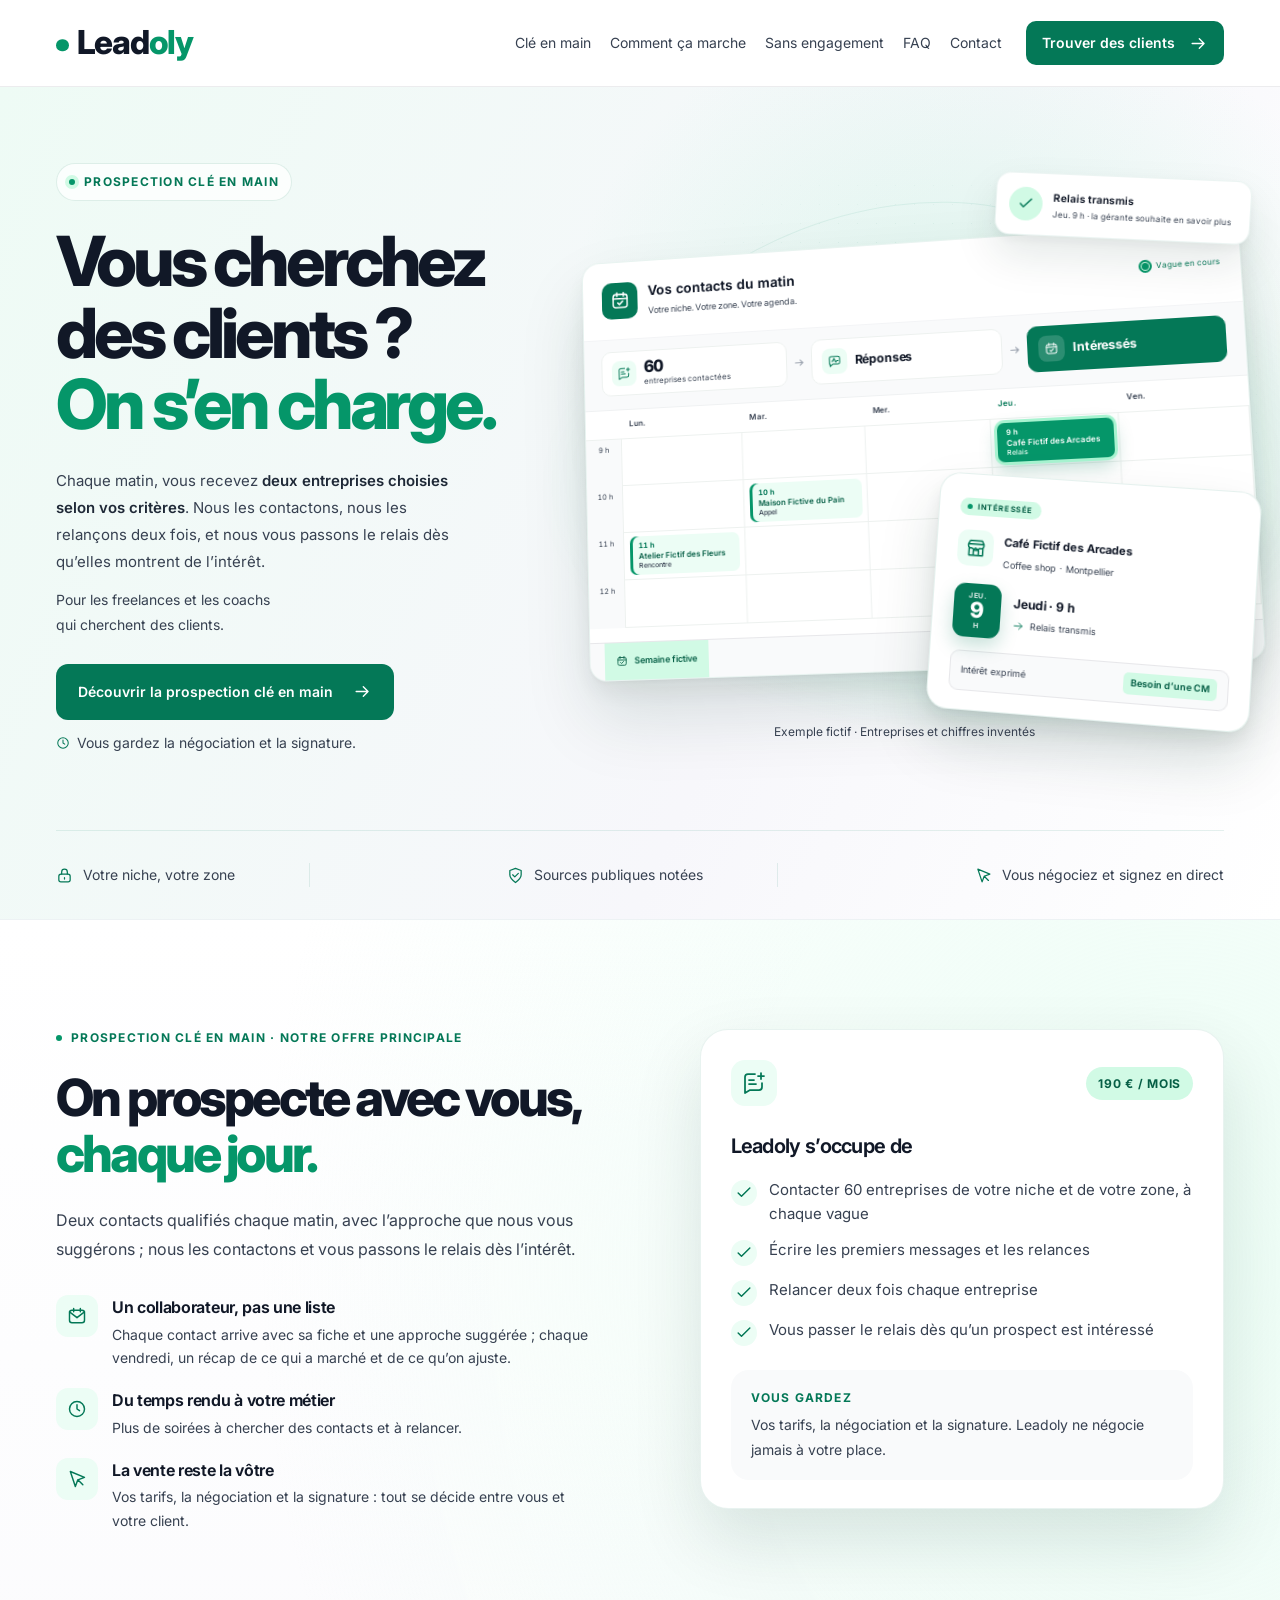
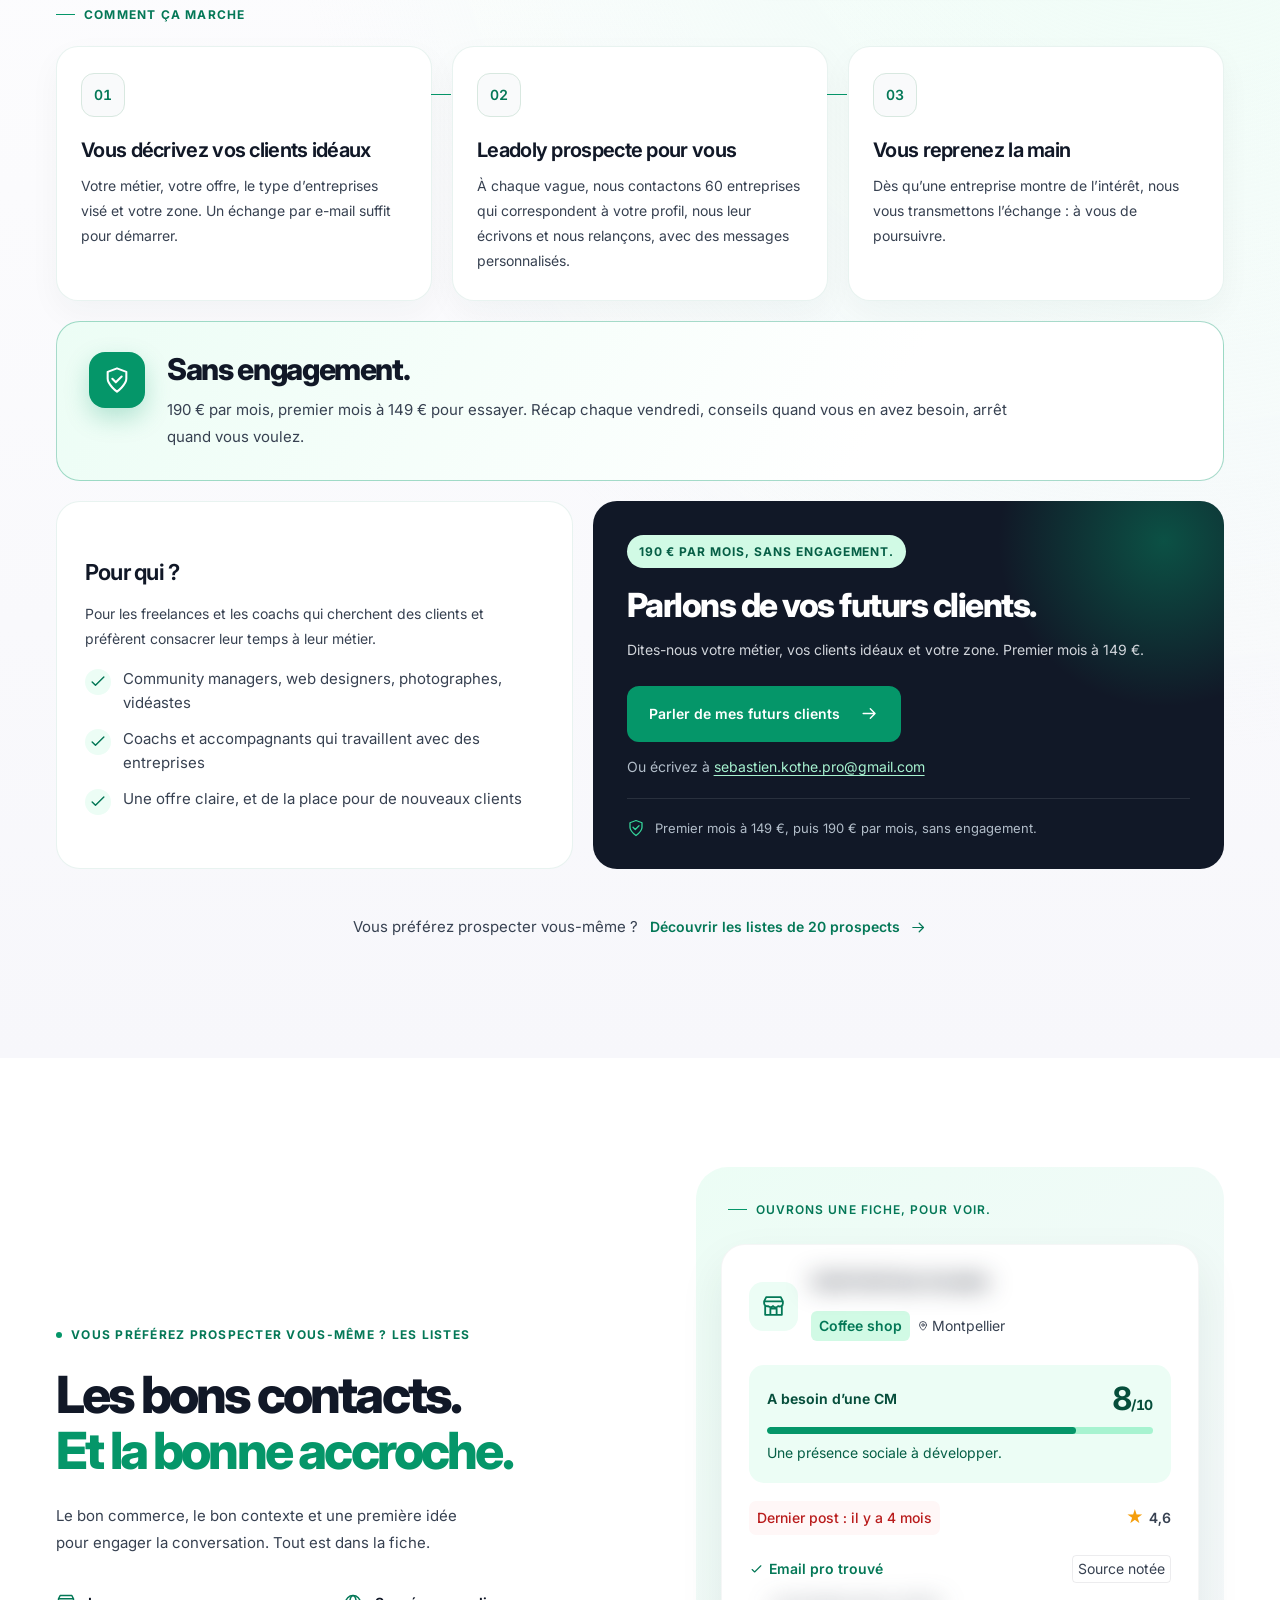
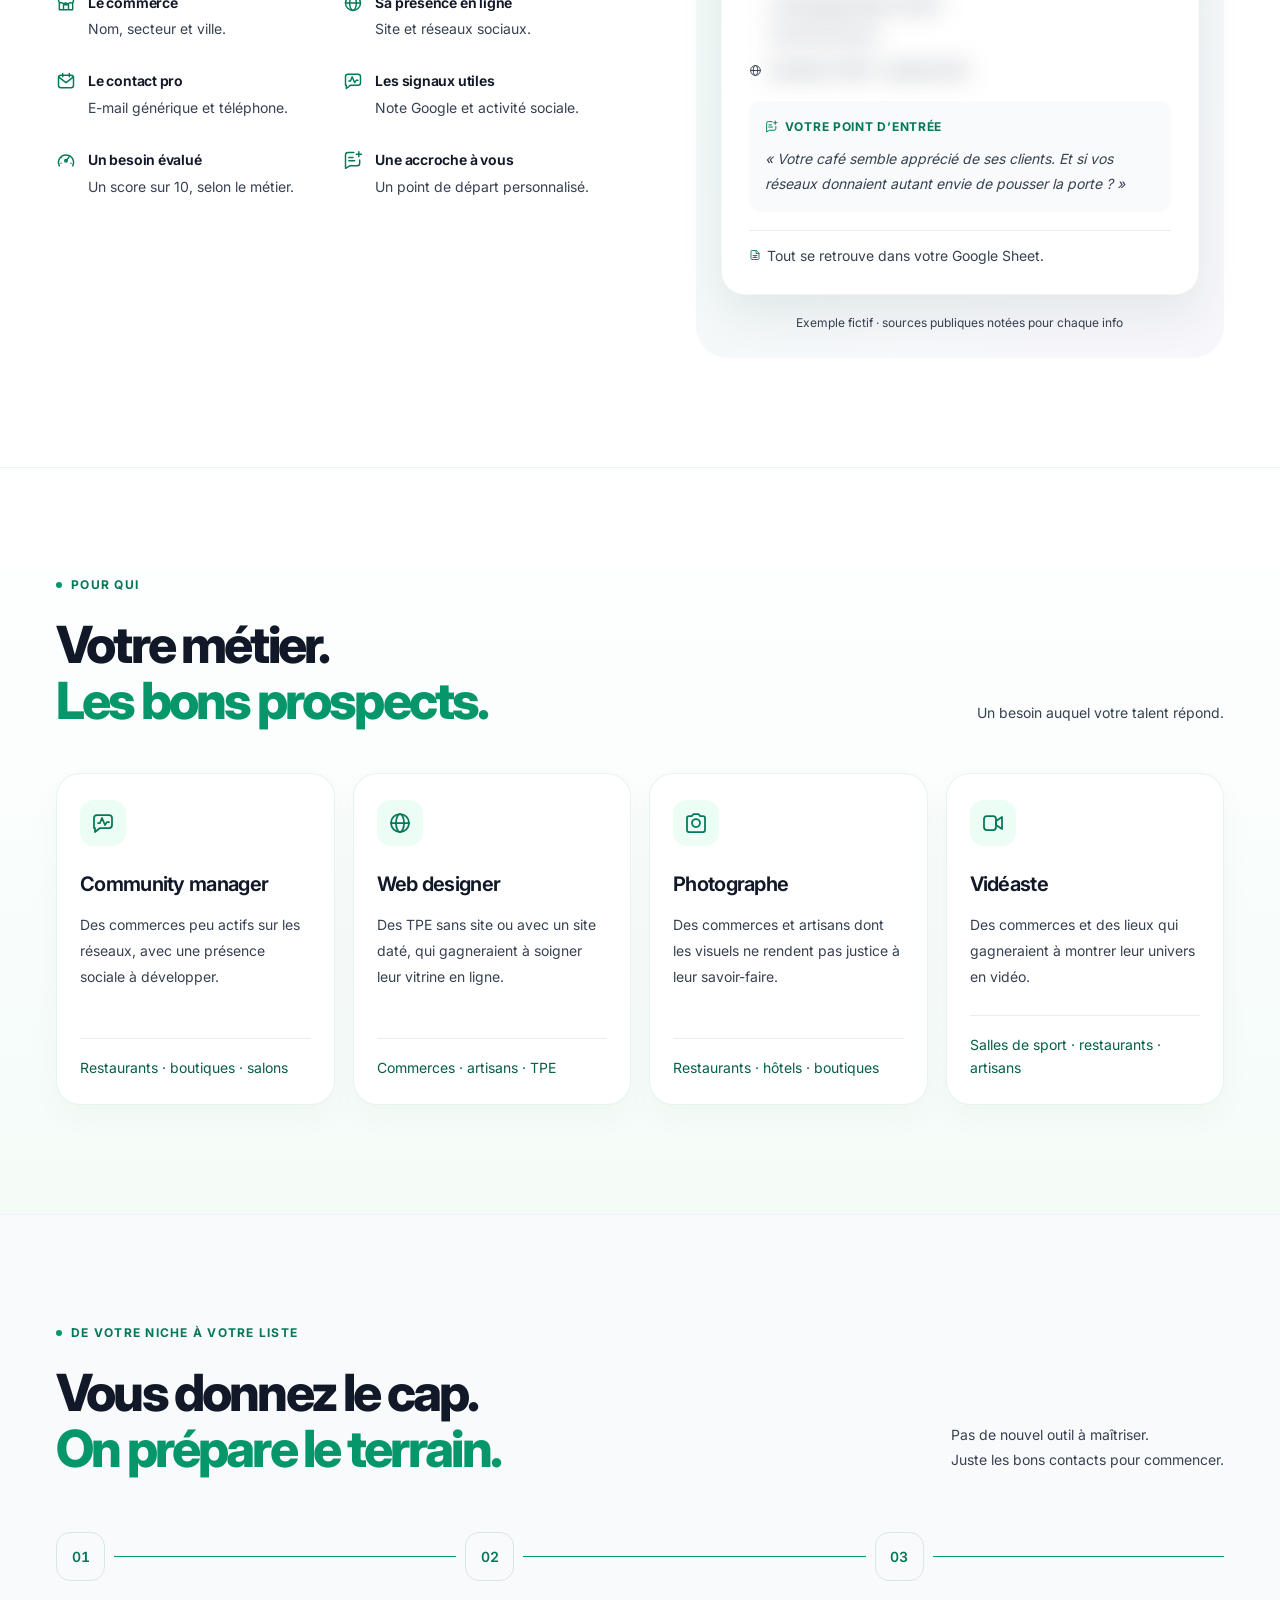
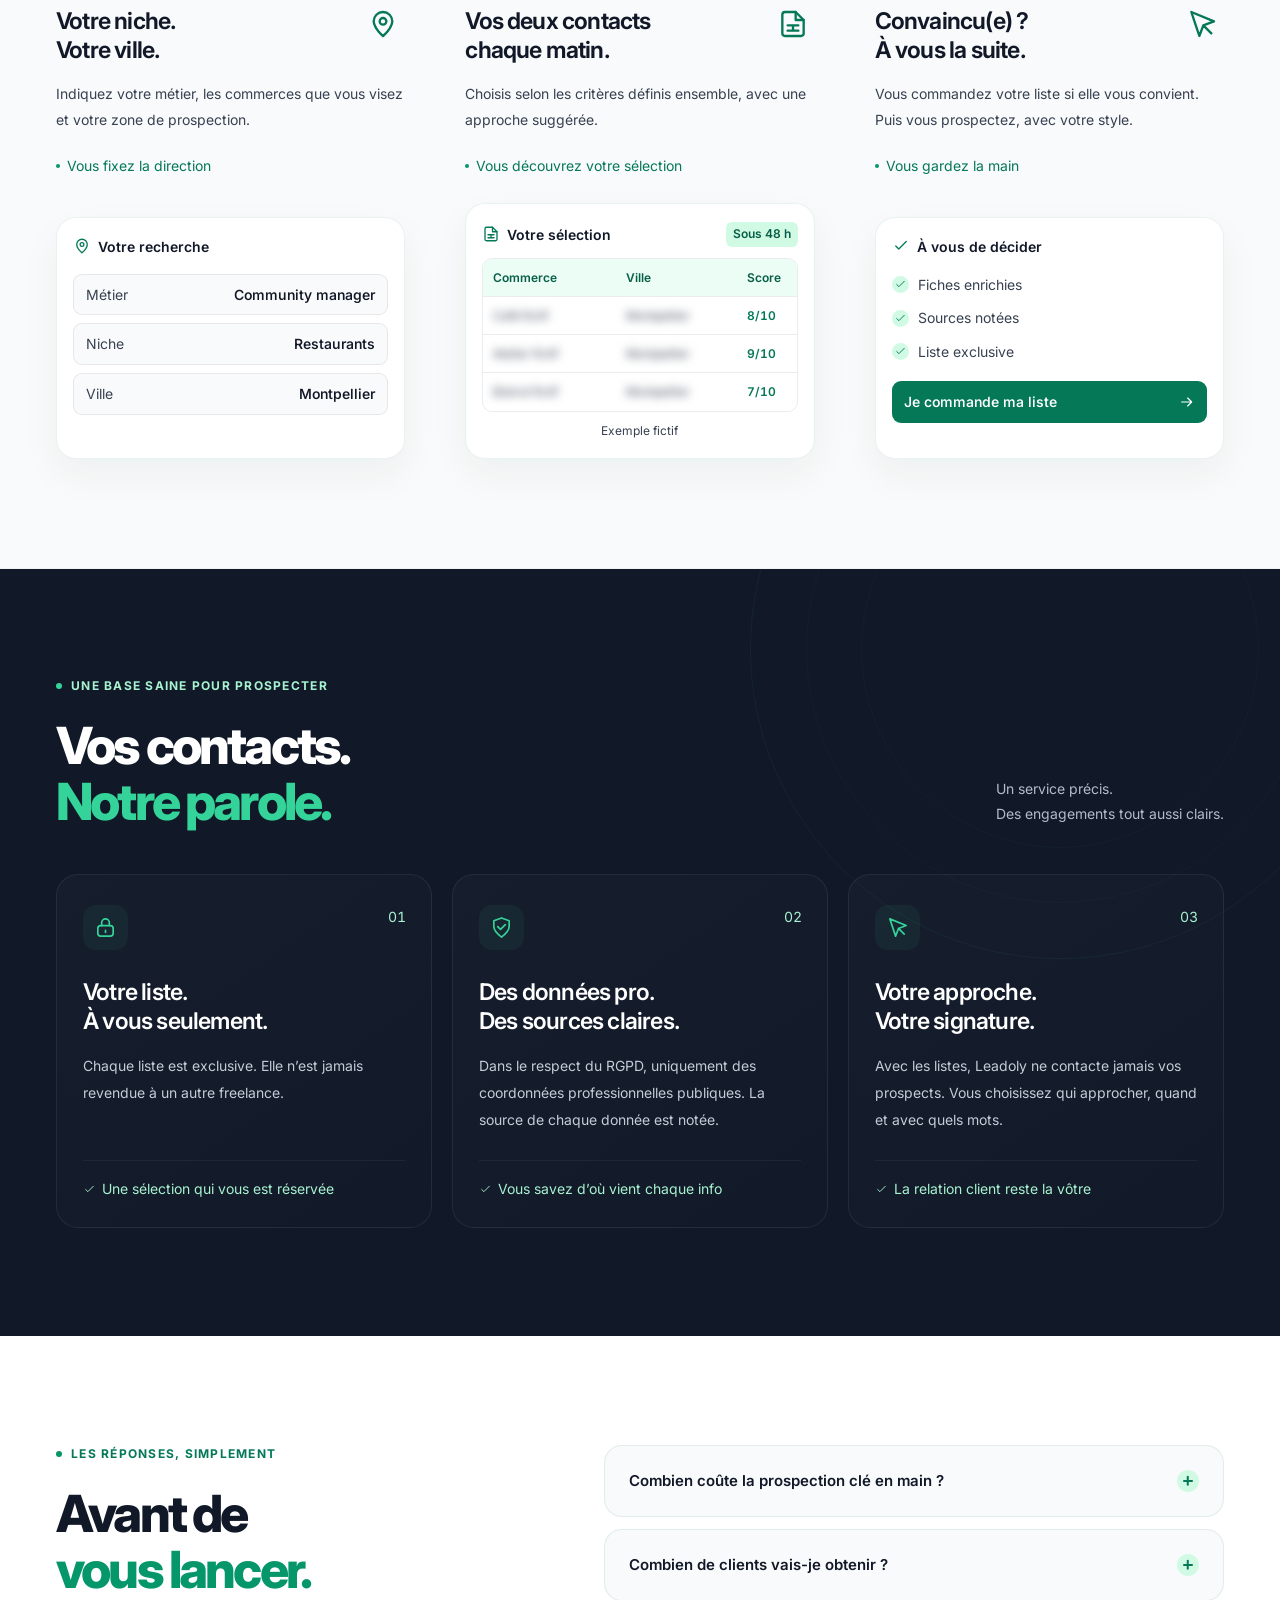
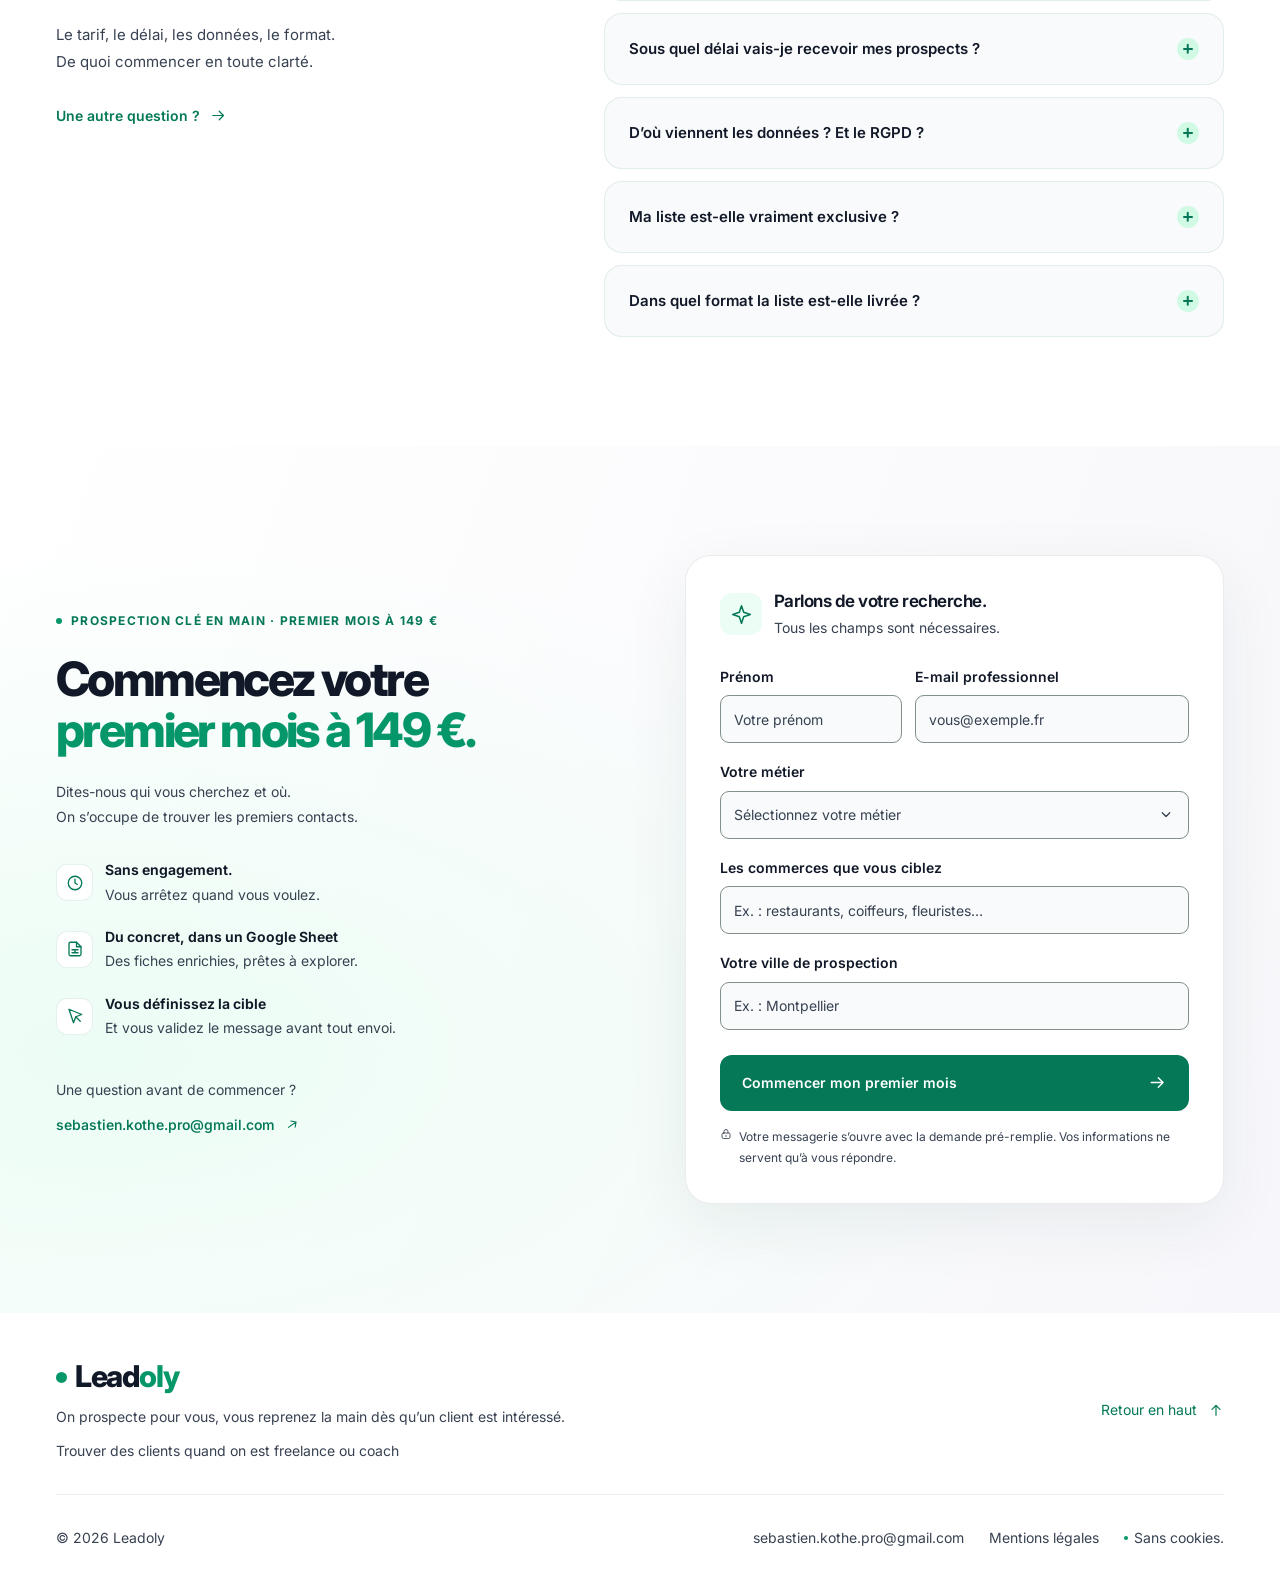
==== commit 7ce25883: "Menu : « Garantie » devient « Sans engagement » ; maquette de l'accueil : relais transmis au lieu d'" ====
--- a/index.html
+++ b/index.html
@@ -197,11 +197,11 @@
   <header class="site-header">
     <div class="header-inner container">
       <a class="brand" href="#accueil" aria-label="Leadoly, accueil"><span class="brand-dot" aria-hidden="true"></span><span>Lead<span class="brand-accent">oly</span></span></a>
-      <nav class="desktop-nav" aria-label="Navigation principale"><a href="#premium">Clé en main</a><a href="#premium-how-title">Comment ça marche</a><a href="#premium-guarantee-title">Garantie</a><a href="#faq">FAQ</a><a href="#contact-premium">Contact</a></nav>
+      <nav class="desktop-nav" aria-label="Navigation principale"><a href="#premium">Clé en main</a><a href="#premium-how-title">Comment ça marche</a><a href="#premium-guarantee-title">Sans engagement</a><a href="#faq">FAQ</a><a href="#contact-premium">Contact</a></nav>
       <a class="button button-small header-cta" href="#contact-premium">Trouver des clients<svg class="icon" aria-hidden="true"><use href="#i-arrow"/></svg></a>
       <button class="menu-toggle" type="button" aria-label="Ouvrir le menu" aria-controls="mobile-menu" aria-expanded="false" hidden><span></span><span></span></button>
     </div>
-    <nav class="mobile-menu container" id="mobile-menu" aria-label="Navigation mobile"><a href="#premium">Prospection clé en main<svg class="icon" aria-hidden="true"><use href="#i-arrow"/></svg></a><a href="#premium-how-title">Comment ça marche<svg class="icon" aria-hidden="true"><use href="#i-arrow"/></svg></a><a href="#premium-guarantee-title">Garantie<svg class="icon" aria-hidden="true"><use href="#i-arrow"/></svg></a><a href="#faq">FAQ<svg class="icon" aria-hidden="true"><use href="#i-arrow"/></svg></a><a href="#contact-premium">Contact<svg class="icon" aria-hidden="true"><use href="#i-arrow"/></svg></a><a class="button" href="#contact-premium">Trouver des clients</a></nav>
+    <nav class="mobile-menu container" id="mobile-menu" aria-label="Navigation mobile"><a href="#premium">Prospection clé en main<svg class="icon" aria-hidden="true"><use href="#i-arrow"/></svg></a><a href="#premium-how-title">Comment ça marche<svg class="icon" aria-hidden="true"><use href="#i-arrow"/></svg></a><a href="#premium-guarantee-title">Sans engagement<svg class="icon" aria-hidden="true"><use href="#i-arrow"/></svg></a><a href="#faq">FAQ<svg class="icon" aria-hidden="true"><use href="#i-arrow"/></svg></a><a href="#contact-premium">Contact<svg class="icon" aria-hidden="true"><use href="#i-arrow"/></svg></a><a class="button" href="#contact-premium">Trouver des clients</a></nav>
   </header>
   <main id="contenu" tabindex="-1">
     <section class="hero" id="accueil" aria-labelledby="hero-title">
@@ -234,18 +234,18 @@
                   <div class="rdv-hours"><span>9 h</span><span>10 h</span><span>11 h</span><span>12 h</span></div>
                   <div class="rdv-grid">
                     <span class="rdv-event ev-1"><b>10 h</b>Maison Fictive du Pain<small>Appel</small></span>
-                    <span class="rdv-event ev-2"><b>9 h</b>Café Fictif des Arcades<small>Visio</small></span>
+                    <span class="rdv-event ev-2"><b>9 h</b>Café Fictif des Arcades<small>Relais</small></span>
                     <span class="rdv-event ev-3"><b>11 h</b>Atelier Fictif des Fleurs<small>Rencontre</small></span>
                   </div>
                 </div>
               </div>
-              <div class="sheet-bottom"><span class="sheet-tab"><svg class="icon"><use href="#i-calendar"/></svg>Semaine fictive</span><span class="sheet-bottom-note">Vous présentez votre offre, vous signez</span></div>
+              <div class="sheet-bottom"><span class="sheet-tab"><svg class="icon"><use href="#i-calendar"/></svg>Semaine fictive</span><span class="sheet-bottom-note">Vous reprenez la main</span></div>
             </div>
             <div class="floating-found"><span class="found-check"><svg class="icon"><use href="#i-check"/></svg></span><span><b>Relais transmis</b><small>Jeu. 9 h · la gérante souhaite en savoir plus</small></span></div>
             <div class="hero-prospect-card rdv-card">
               <span class="mini-card-label rdv-label"><span class="rdv-label-dot"></span>INTÉRESSÉE</span>
               <div class="mini-card-top"><span class="store-avatar"><svg class="icon"><use href="#i-store"/></svg></span><div><b>Café Fictif des Arcades</b><span>Coffee shop · Montpellier</span></div></div>
-              <div class="rdv-when"><div class="rdv-date"><small>JEU.</small><b>9</b><small>H</small></div><div class="rdv-when-text"><b>Jeudi · 9 h – 9 h 30</b><span><svg class="icon"><use href="#i-video"/></svg>Visio avec la gérante</span></div></div>
+              <div class="rdv-when"><div class="rdv-date"><small>JEU.</small><b>9</b><small>H</small></div><div class="rdv-when-text"><b>Jeudi · 9 h</b><span><svg class="icon"><use href="#i-arrow"/></svg>Relais transmis</span></div></div>
               <div class="rdv-need"><span>Intérêt exprimé</span><b>Besoin d’une CM</b></div>
                           </div>
           </div>
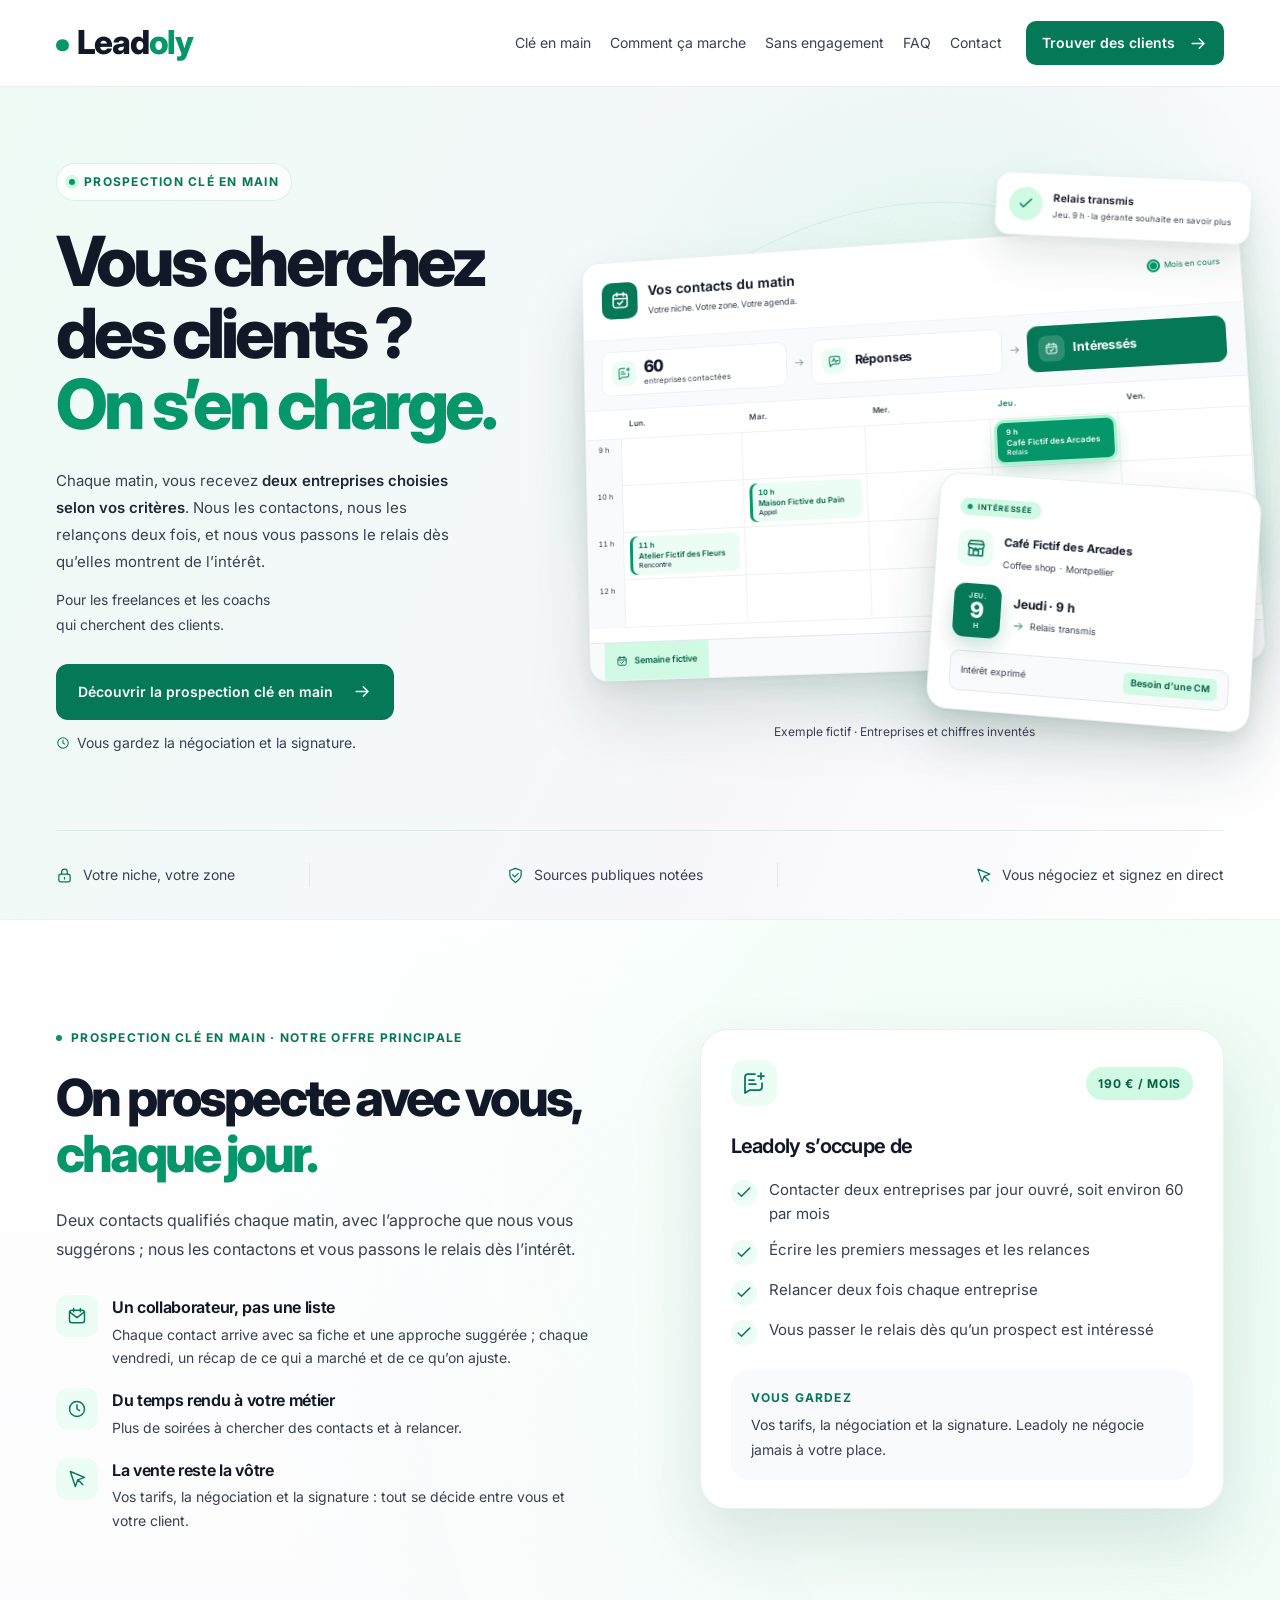
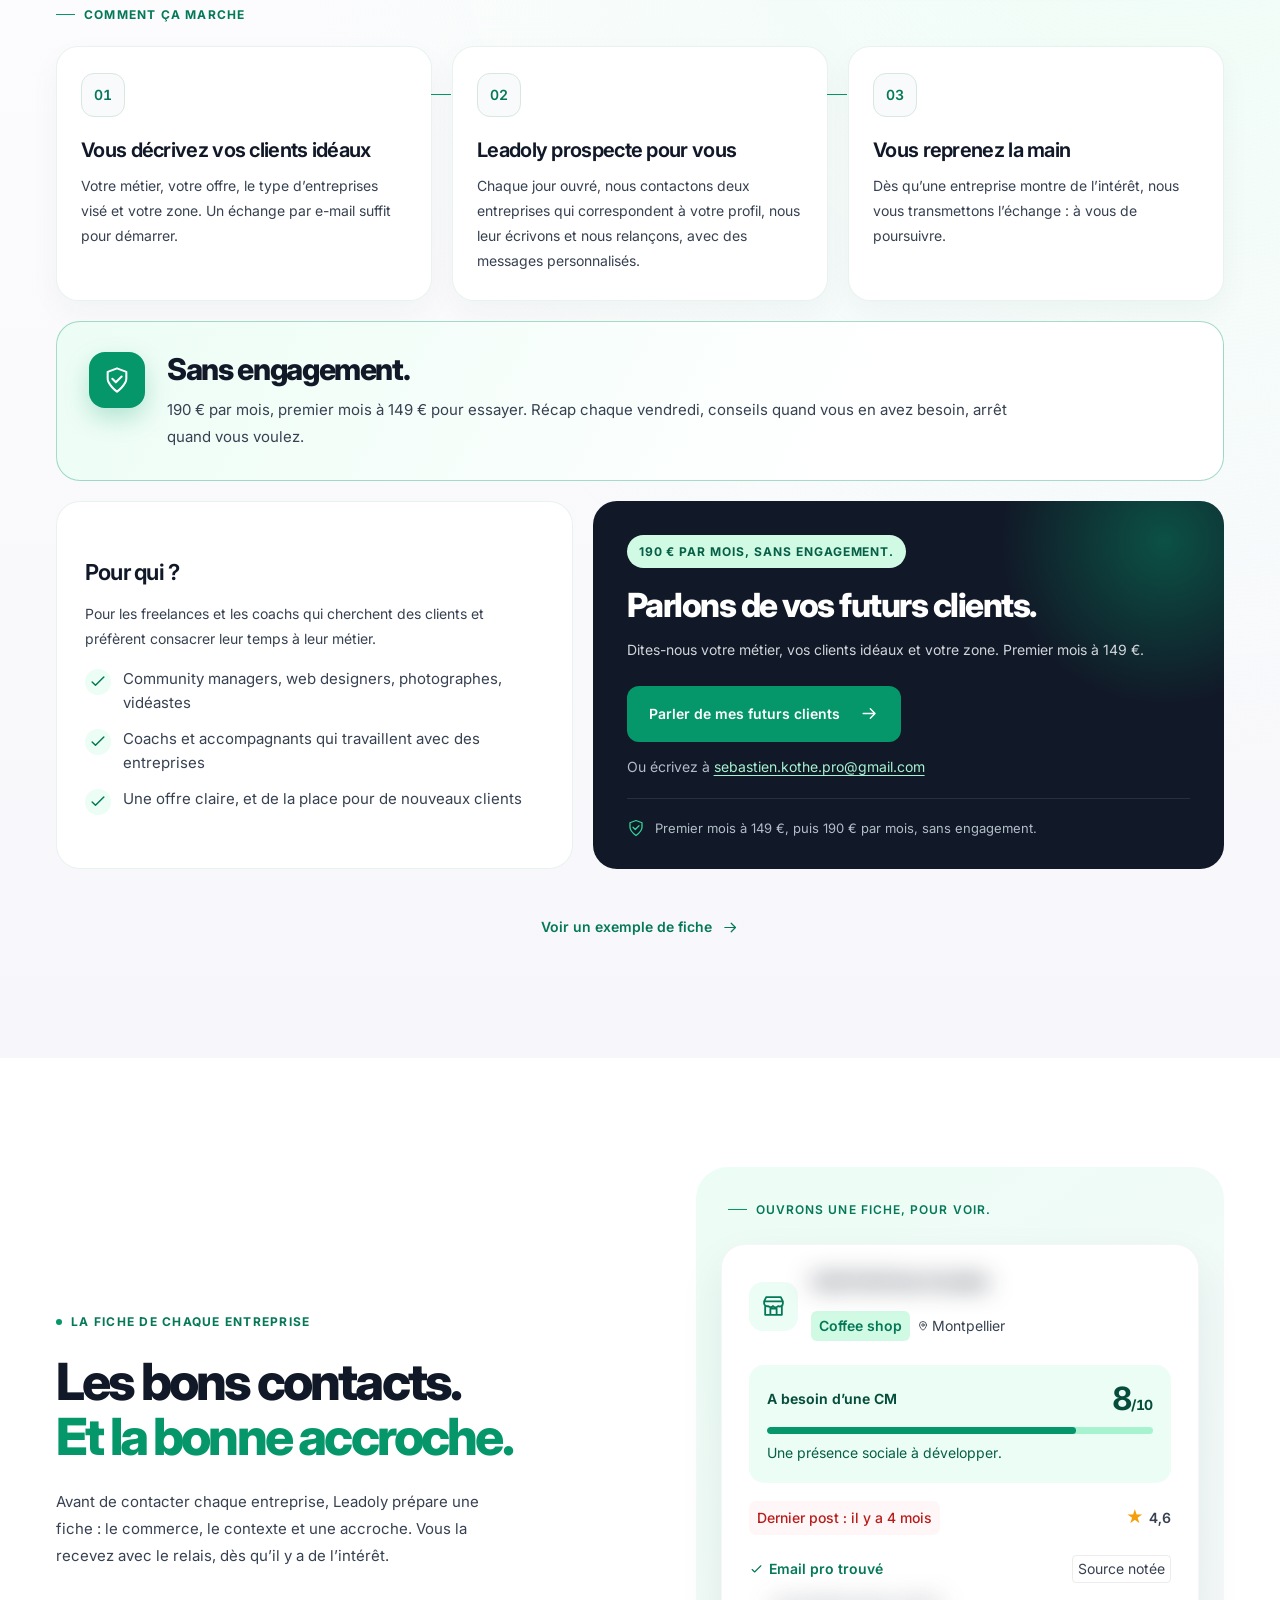
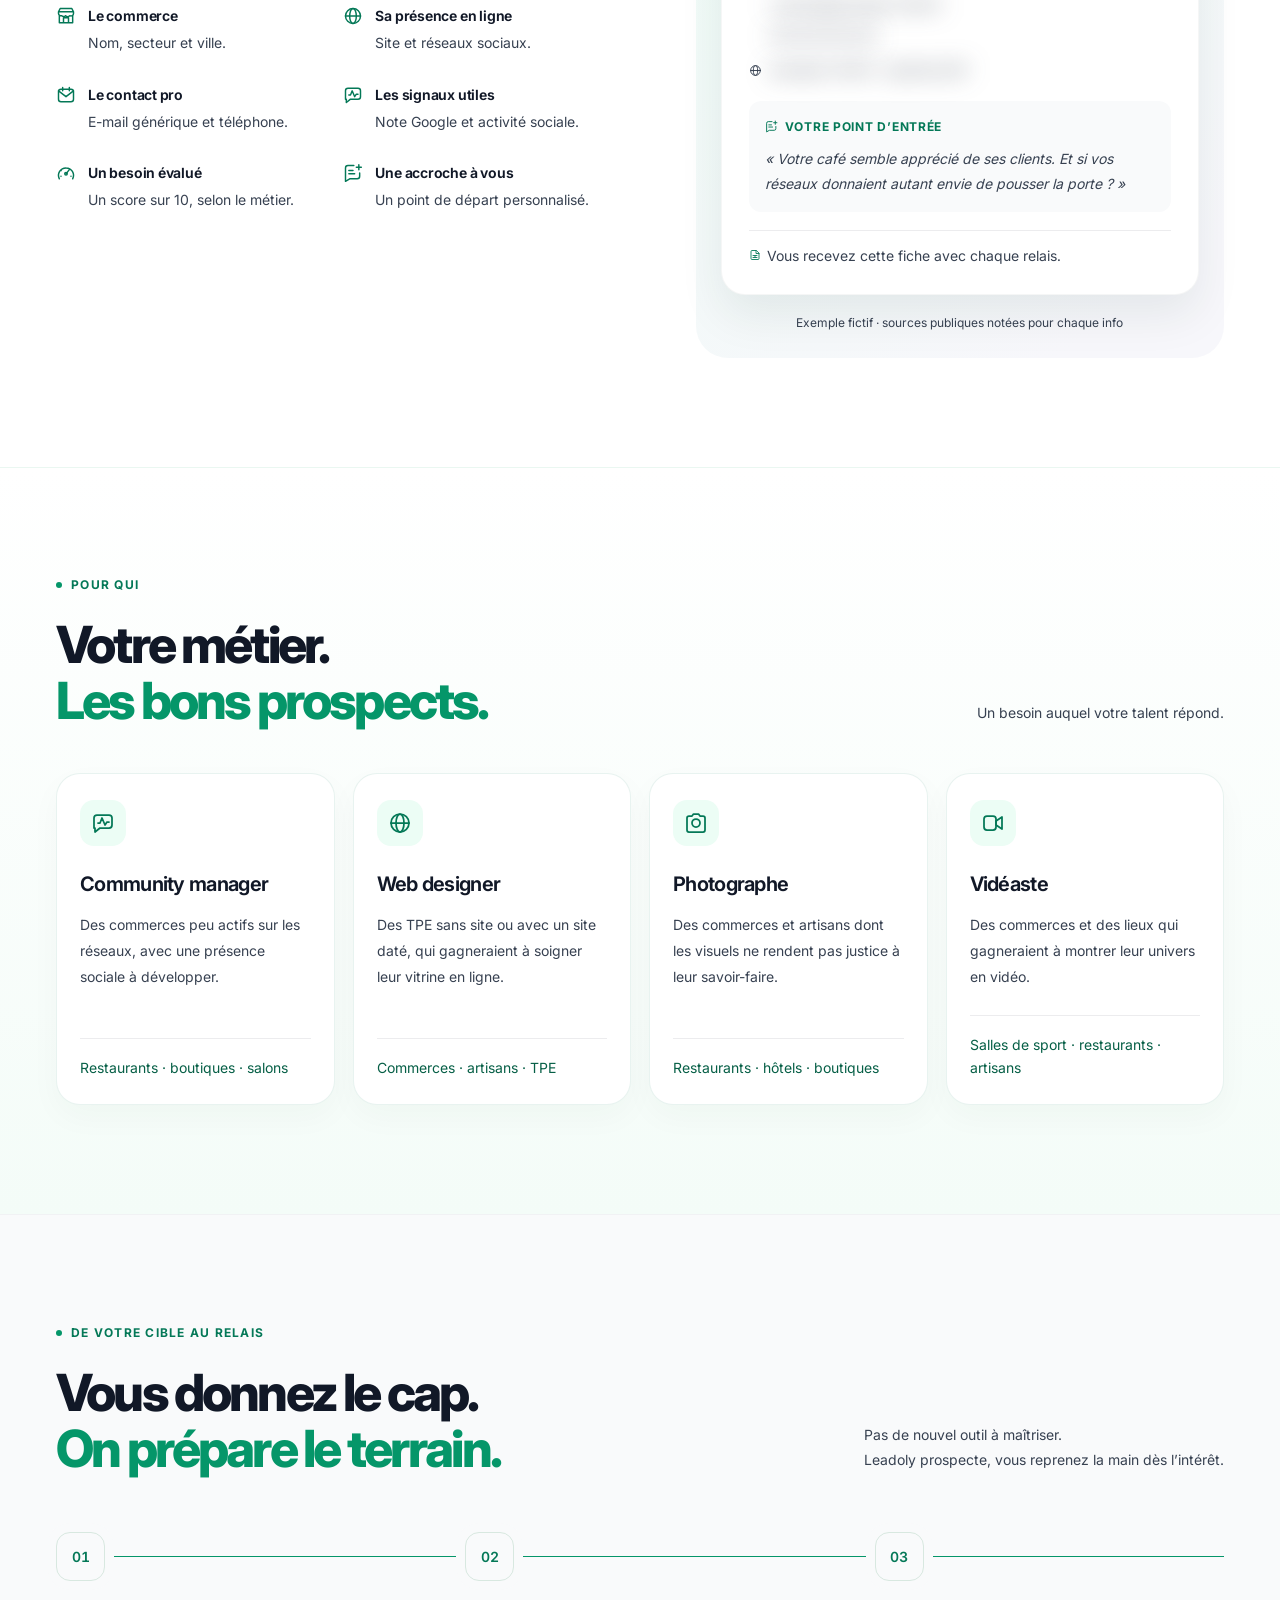
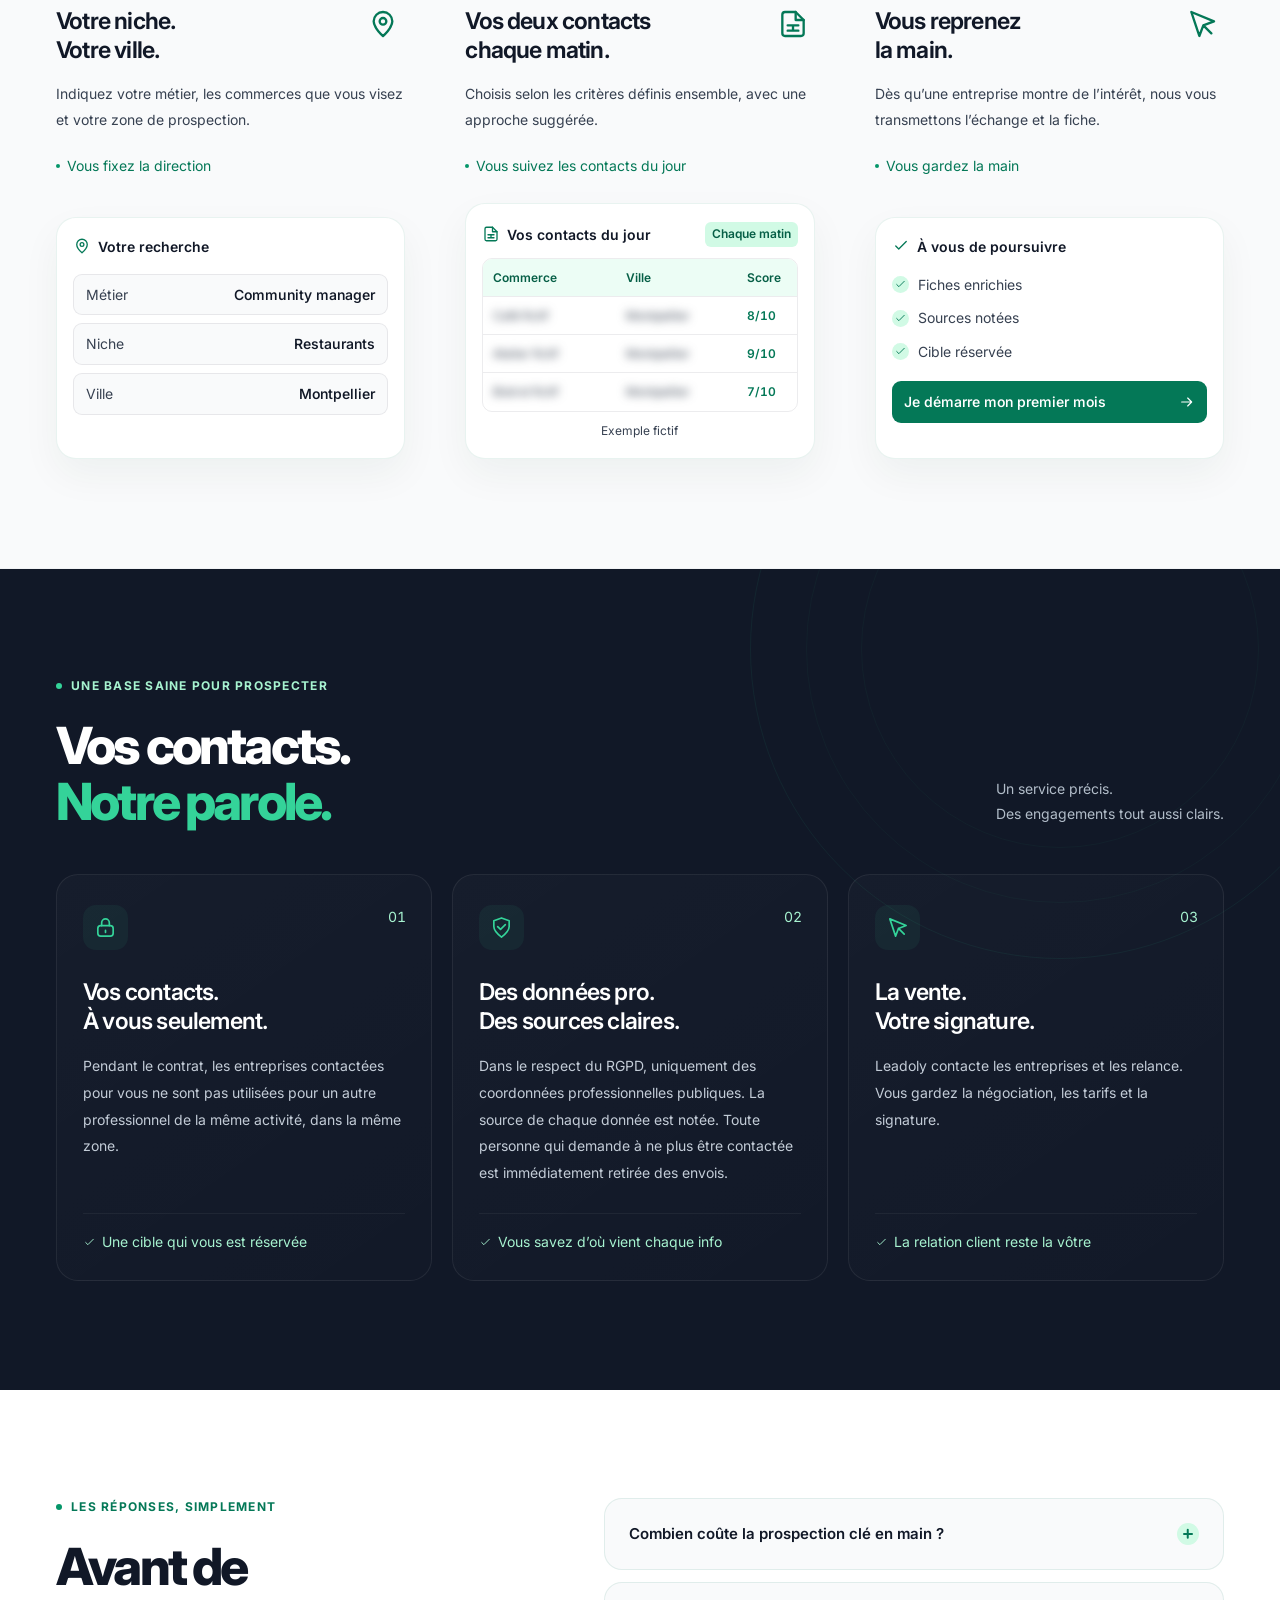
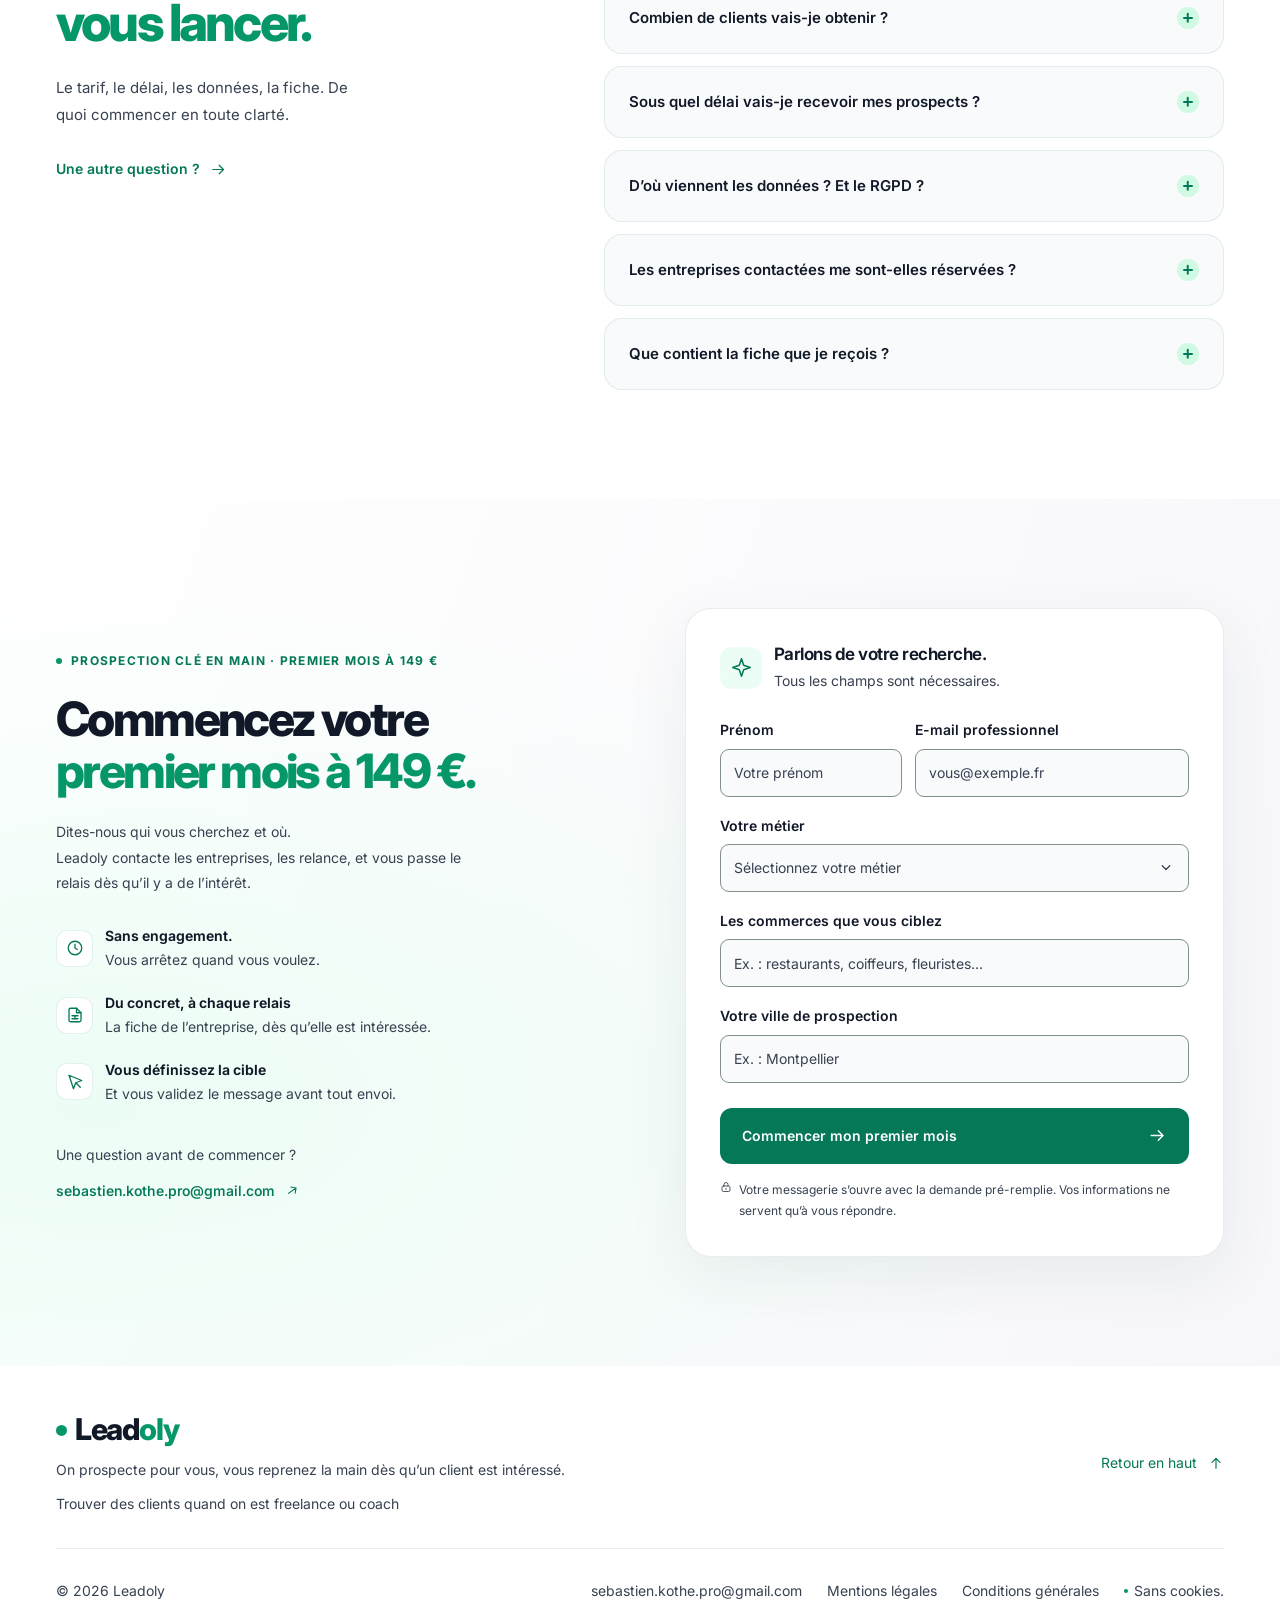
==== commit 4cc39c80: "Textes : retrait de l'offre de listes, un seul volume, page Conditions générales Le site ne vend plu" ====
--- a/index.html
+++ b/index.html
@@ -53,14 +53,14 @@
       "image": "https://leadoly.fr/assets/og-image.png",
       "email": "sebastien.kothe.pro@gmail.com",
       "slogan": "On prospecte pour vous, vous reprenez la main dès qu’un client est intéressé.",
-      "description": "Leadoly prospecte pour les freelances et les coachs : chaque matin, deux entreprises choisies selon leurs critères ; nous les contactons, les relançons et leur passons le relais dès qu’elles sont intéressées. En option, des listes exclusives de prospects locaux qualifiés.",
+      "description": "Leadoly prospecte pour les freelances et les coachs : chaque matin, deux entreprises choisies selon leurs critères ; nous les contactons, les relançons et leur passons le relais dès qu’elles sont intéressées. 190 € par mois sans engagement, premier mois à 149 €.",
       "areaServed": {
         "@type": "Country",
         "name": "France"
       },
       "knowsAbout": [
         "Prospection locale",
-        "Listes de prospects qualifiés",
+        "Prospection clé en main",
         "Génération de leads B2B",
         "Prospection pour freelances",
         "TPE et commerces de proximité"
@@ -146,23 +146,23 @@
           "name": "D’où viennent les données ? Et le RGPD ?",
           "acceptedAnswer": {
             "@type": "Answer",
-            "text": "Leadoly utilise uniquement des coordonnées professionnelles publiques et note la source de chaque donnée. Avec les listes, Leadoly ne contacte jamais vos prospects : vous gardez la main sur votre prospection."
-          }
-        },
-        {
-          "@type": "Question",
-          "name": "Ma liste est-elle vraiment exclusive ?",
-          "acceptedAnswer": {
-            "@type": "Answer",
-            "text": "Oui. Votre liste vous est réservée et n’est jamais revendue à un autre freelance."
-          }
-        },
-        {
-          "@type": "Question",
-          "name": "Dans quel format la liste est-elle livrée ?",
-          "acceptedAnswer": {
-            "@type": "Answer",
-            "text": "Dans un Google Sheet partagé, avec une ligne par prospect. Les colonnes regroupent les informations décrites dans la fiche : commerce, secteur, ville, site, réseaux sociaux, e-mail et téléphone professionnels, note Google, activité sociale, score de besoin et accroche personnalisée. Les sources y sont aussi notées."
+            "text": "Leadoly utilise uniquement des coordonnées professionnelles publiques et note la source de chaque donnée. Toute personne qui demande à ne plus être contactée est immédiatement retirée des envois."
+          }
+        },
+        {
+          "@type": "Question",
+          "name": "Les entreprises contactées me sont-elles réservées ?",
+          "acceptedAnswer": {
+            "@type": "Answer",
+            "text": "Oui. Pendant le contrat, Leadoly n’utilise pas les entreprises contactées pour vous au bénéfice d’un autre professionnel exerçant la même activité dans la même zone."
+          }
+        },
+        {
+          "@type": "Question",
+          "name": "Que contient la fiche que je reçois ?",
+          "acceptedAnswer": {
+            "@type": "Answer",
+            "text": "Chaque relais vous est transmis avec la fiche de l’entreprise : commerce, secteur, ville, site, réseaux sociaux, e-mail et téléphone professionnels, note Google, activité sociale, score de besoin et accroche. Les sources y sont aussi notées. Chaque vendredi, vous recevez un récap de la semaine."
           }
         }
       ]
@@ -220,7 +220,7 @@
           <div class="product-composition" aria-hidden="true">
             <div class="sheet-back"></div>
             <div class="sheet-window rdv-window">
-              <div class="sheet-titlebar"><span class="sheet-icon rdv-icon"><svg class="icon"><use href="#i-calendar"/></svg></span><div><b>Vos contacts du matin</b><span>Votre niche. Votre zone. Votre agenda.</span></div><span class="sheet-status"><span class="rdv-live"></span>Vague en cours</span></div>
+              <div class="sheet-titlebar"><span class="sheet-icon rdv-icon"><svg class="icon"><use href="#i-calendar"/></svg></span><div><b>Vos contacts du matin</b><span>Votre niche. Votre zone. Votre agenda.</span></div><span class="sheet-status"><span class="rdv-live"></span>Mois en cours</span></div>
               <div class="rdv-funnel">
                 <div class="rdv-step"><span class="rdv-step-icon"><svg class="icon"><use href="#i-message"/></svg></span><b>60</b><span><span class="rdv-long">entreprises </span>contactées</span></div>
                 <svg class="rdv-arrow" viewBox="0 0 24 24"><path d="M5 12h14m-5-5 5 5-5 5"/></svg>
@@ -271,7 +271,7 @@
             <div class="premium-card-top"><span class="audience-icon"><svg class="icon" aria-hidden="true"><use href="#i-message"/></svg></span><span class="premium-badge">190 € / mois</span></div>
             <h3>Leadoly s’occupe de</h3>
             <ul class="premium-list">
-              <li><svg class="icon" aria-hidden="true"><use href="#i-check"/></svg>Contacter 60 entreprises de votre niche et de votre zone, à chaque vague</li>
+              <li><svg class="icon" aria-hidden="true"><use href="#i-check"/></svg>Contacter deux entreprises par jour ouvré, soit environ 60 par mois</li>
               <li><svg class="icon" aria-hidden="true"><use href="#i-check"/></svg>Écrire les premiers messages et les relances</li>
               <li><svg class="icon" aria-hidden="true"><use href="#i-check"/></svg>Relancer deux fois chaque entreprise</li>
               <li><svg class="icon" aria-hidden="true"><use href="#i-check"/></svg>Vous passer le relais dès qu’un prospect est intéressé</li>
@@ -283,7 +283,7 @@
           <h3 class="premium-how-title" id="premium-how-title"><span class="tiny-line" aria-hidden="true"></span>Comment ça marche</h3>
           <ol class="premium-steps">
             <li class="premium-step"><span class="premium-step-number">01</span><h4>Vous décrivez vos clients idéaux</h4><p>Votre métier, votre offre, le type d’entreprises visé et votre zone. Un échange par e-mail suffit pour démarrer.</p></li>
-            <li class="premium-step"><span class="premium-step-number">02</span><h4>Leadoly prospecte pour vous</h4><p>À chaque vague, nous contactons 60 entreprises qui correspondent à votre profil, nous leur écrivons et nous relançons, avec des messages personnalisés.</p></li>
+            <li class="premium-step"><span class="premium-step-number">02</span><h4>Leadoly prospecte pour vous</h4><p>Chaque jour ouvré, nous contactons deux entreprises qui correspondent à votre profil, nous leur écrivons et nous relançons, avec des messages personnalisés.</p></li>
             <li class="premium-step"><span class="premium-step-number">03</span><h4>Vous reprenez la main</h4><p>Dès qu’une entreprise montre de l’intérêt, nous vous transmettons l’échange : à vous de poursuivre.</p></li>
           </ol>
         </div>
@@ -313,12 +313,12 @@
             <p class="premium-honest"><svg class="icon" aria-hidden="true"><use href="#i-shield"/></svg><span>Premier mois à 149 €, puis 190 € par mois, sans engagement.</span></p>
           </aside>
         </div>
-        <p class="premium-alt reveal"><span>Vous préférez prospecter vous-même ?</span> <a class="text-link" href="#fiche">Découvrir les listes de 20 prospects<svg class="icon" aria-hidden="true"><use href="#i-arrow"/></svg></a></p>
+        <p class="premium-alt reveal"><a class="text-link" href="#fiche">Voir un exemple de fiche<svg class="icon" aria-hidden="true"><use href="#i-arrow"/></svg></a></p>
       </div>
     </section>
     <section class="content-section section-pad" id="fiche" aria-labelledby="fiche-title">
       <div class="container content-layout">
-        <div class="content-copy reveal"><p class="eyebrow"><span class="status-dot" aria-hidden="true"></span>VOUS PRÉFÉREZ PROSPECTER VOUS-MÊME ? LES LISTES</p><h2 id="fiche-title">Les bons contacts. <br> <span>Et la bonne accroche.</span></h2><p class="section-lead">Le bon commerce, le bon contexte et une première idée pour engager la conversation. Tout est dans la fiche.</p>
+        <div class="content-copy reveal"><p class="eyebrow"><span class="status-dot" aria-hidden="true"></span>LA FICHE DE CHAQUE ENTREPRISE</p><h2 id="fiche-title">Les bons contacts. <br> <span>Et la bonne accroche.</span></h2><p class="section-lead">Avant de contacter chaque entreprise, Leadoly prépare une fiche : le commerce, le contexte et une accroche. Vous la recevez avec le relais, dès qu’il y a de l’intérêt.</p>
           <div class="field-grid">
             <div class="field-item"><svg class="icon" aria-hidden="true"><use href="#i-store"/></svg><div><h3>Le commerce</h3><p>Nom, secteur et ville.</p></div></div>
             <div class="field-item"><svg class="icon" aria-hidden="true"><use href="#i-globe"/></svg><div><h3>Sa présence en ligne</h3><p>Site et réseaux sociaux.</p></div></div>
@@ -336,7 +336,7 @@
             <div class="prospect-signals"><span class="alert-signal">Dernier post : il y a 4 mois</span><span class="rating"><span class="amber-star" aria-hidden="true">★</span><span class="sr-only">Note Google : </span>4,6<span class="sr-only"> sur 5</span></span></div>
             <div class="contact-preview"><p><svg class="icon" aria-hidden="true"><use href="#i-check"/></svg><strong>Email pro trouvé</strong><span class="source-tag">Source notée</span></p><div class="contact-lines"><span class="blurred" aria-label="E-mail fictif flouté">contact@exemple-fictif.fr</span><span class="blurred" aria-label="Téléphone fictif flouté">04 00 00 00 00</span></div><div class="web-preview"><svg class="icon" aria-hidden="true"><use href="#i-globe"/></svg><span class="blurred" aria-label="Site et réseau social fictifs floutés">exemple-fictif.fr · @cafe_fictif</span></div></div>
             <div class="personal-hook"><span><svg class="icon" aria-hidden="true"><use href="#i-message"/></svg>VOTRE POINT D’ENTRÉE</span><blockquote>« Votre café semble apprécié de ses clients. Et si vos réseaux donnaient autant envie de pousser la porte ? »</blockquote></div>
-            <div class="card-footnote"><svg class="icon" aria-hidden="true"><use href="#i-sheet"/></svg>Tout se retrouve dans votre Google Sheet.</div>
+            <div class="card-footnote"><svg class="icon" aria-hidden="true"><use href="#i-sheet"/></svg>Vous recevez cette fiche avec chaque relais.</div>
           </article>
           <p class="example-caption">Exemple fictif · sources publiques notées pour chaque info</p>
         </div>
@@ -354,32 +354,32 @@
       </div>
     </section>
     <section class="how-section section-pad" id="comment" aria-labelledby="comment-title">
-      <div class="container"><div class="section-heading reveal"><div><p class="eyebrow"><span class="status-dot" aria-hidden="true"></span>DE VOTRE NICHE À VOTRE LISTE</p><h2 id="comment-title">Vous donnez le cap. <br> <span>On prépare le terrain.</span></h2></div><p>Pas de nouvel outil à maîtriser. <br> Juste les bons contacts pour commencer.</p></div>
-        <div class="steps"><div class="step-line" aria-hidden="true"><span></span></div><article class="step reveal"><span class="step-number">01</span><svg class="step-icon icon" aria-hidden="true"><use href="#i-pin"/></svg><h3>Votre niche. <br> Votre ville.</h3><p>Indiquez votre métier, les commerces que vous visez et votre zone de prospection.</p><span class="step-tag">Vous fixez la direction</span><div class="step-visual niche-visual" aria-hidden="true"><div class="mini-visual-heading"><svg class="icon"><use href="#i-pin"/></svg>Votre recherche</div><div class="mini-field"><span>Métier</span><b>Community manager</b></div><div class="mini-field"><span>Niche</span><b>Restaurants</b></div><div class="mini-field"><span>Ville</span><b>Montpellier</b></div></div></article><article class="step reveal"><span class="step-number">02</span><svg class="step-icon icon" aria-hidden="true"><use href="#i-sheet"/></svg><h3>Vos deux contacts <br> chaque matin.</h3><p>Choisis selon les critères définis ensemble, avec une approche suggérée.</p><span class="step-tag">Vous découvrez votre sélection</span><div class="step-visual delivery-visual" aria-hidden="true"><div class="mini-visual-heading"><svg class="icon"><use href="#i-sheet"/></svg>Votre sélection<span class="delivery-badge">Sous 48 h</span></div><div class="mini-table"><div class="mini-table-head"><span>Commerce</span><span>Ville</span><span>Score</span></div><div><span class="blurred">Café fictif</span><span class="blurred">Montpellier</span><b>8/10</b></div><div><span class="blurred">Atelier fictif</span><span class="blurred">Montpellier</span><b>9/10</b></div><div><span class="blurred">Bistrot fictif</span><span class="blurred">Montpellier</span><b>7/10</b></div></div><span class="mini-example">Exemple fictif</span></div></article><article class="step reveal"><span class="step-number">03</span><svg class="step-icon icon" aria-hidden="true"><use href="#i-cursor"/></svg><h3>Convaincu(e) ? <br> À vous la suite.</h3><p>Vous commandez votre liste si elle vous convient. Puis vous prospectez, avec votre style.</p><span class="step-tag">Vous gardez la main</span><div class="step-visual choice-visual" aria-hidden="true"><div class="mini-visual-heading"><svg class="icon"><use href="#i-check"/></svg>À vous de décider</div><div class="mini-check"><svg class="icon"><use href="#i-check"/></svg>Fiches enrichies</div><div class="mini-check"><svg class="icon"><use href="#i-check"/></svg>Sources notées</div><div class="mini-check"><svg class="icon"><use href="#i-check"/></svg>Liste exclusive</div><span class="mini-order">Je commande ma liste<svg class="icon"><use href="#i-arrow"/></svg></span></div></article></div>
+      <div class="container"><div class="section-heading reveal"><div><p class="eyebrow"><span class="status-dot" aria-hidden="true"></span>DE VOTRE CIBLE AU RELAIS</p><h2 id="comment-title">Vous donnez le cap. <br> <span>On prépare le terrain.</span></h2></div><p>Pas de nouvel outil à maîtriser. <br> Leadoly prospecte, vous reprenez la main dès l’intérêt.</p></div>
+        <div class="steps"><div class="step-line" aria-hidden="true"><span></span></div><article class="step reveal"><span class="step-number">01</span><svg class="step-icon icon" aria-hidden="true"><use href="#i-pin"/></svg><h3>Votre niche. <br> Votre ville.</h3><p>Indiquez votre métier, les commerces que vous visez et votre zone de prospection.</p><span class="step-tag">Vous fixez la direction</span><div class="step-visual niche-visual" aria-hidden="true"><div class="mini-visual-heading"><svg class="icon"><use href="#i-pin"/></svg>Votre recherche</div><div class="mini-field"><span>Métier</span><b>Community manager</b></div><div class="mini-field"><span>Niche</span><b>Restaurants</b></div><div class="mini-field"><span>Ville</span><b>Montpellier</b></div></div></article><article class="step reveal"><span class="step-number">02</span><svg class="step-icon icon" aria-hidden="true"><use href="#i-sheet"/></svg><h3>Vos deux contacts <br> chaque matin.</h3><p>Choisis selon les critères définis ensemble, avec une approche suggérée.</p><span class="step-tag">Vous suivez les contacts du jour</span><div class="step-visual delivery-visual" aria-hidden="true"><div class="mini-visual-heading"><svg class="icon"><use href="#i-sheet"/></svg>Vos contacts du jour<span class="delivery-badge">Chaque matin</span></div><div class="mini-table"><div class="mini-table-head"><span>Commerce</span><span>Ville</span><span>Score</span></div><div><span class="blurred">Café fictif</span><span class="blurred">Montpellier</span><b>8/10</b></div><div><span class="blurred">Atelier fictif</span><span class="blurred">Montpellier</span><b>9/10</b></div><div><span class="blurred">Bistrot fictif</span><span class="blurred">Montpellier</span><b>7/10</b></div></div><span class="mini-example">Exemple fictif</span></div></article><article class="step reveal"><span class="step-number">03</span><svg class="step-icon icon" aria-hidden="true"><use href="#i-cursor"/></svg><h3>Vous reprenez <br> la main.</h3><p>Dès qu’une entreprise montre de l’intérêt, nous vous transmettons l’échange et la fiche.</p><span class="step-tag">Vous gardez la main</span><div class="step-visual choice-visual" aria-hidden="true"><div class="mini-visual-heading"><svg class="icon"><use href="#i-check"/></svg>À vous de poursuivre</div><div class="mini-check"><svg class="icon"><use href="#i-check"/></svg>Fiches enrichies</div><div class="mini-check"><svg class="icon"><use href="#i-check"/></svg>Sources notées</div><div class="mini-check"><svg class="icon"><use href="#i-check"/></svg>Cible réservée</div><span class="mini-order">Je démarre mon premier mois<svg class="icon"><use href="#i-arrow"/></svg></span></div></article></div>
       </div>
     </section>
     <section class="commitments-section section-pad" id="engagements" aria-labelledby="engagements-title"><div class="commitment-orbit" aria-hidden="true"></div><div class="container"><div class="section-heading reveal"><div><p class="eyebrow"><span class="status-dot" aria-hidden="true"></span>UNE BASE SAINE POUR PROSPECTER</p><h2 id="engagements-title">Vos contacts. <br> <span>Notre parole.</span></h2></div><p>Un service précis. <br> Des engagements tout aussi clairs.</p></div><div class="commitment-grid">
-      <article class="commitment-card reveal"><span class="commitment-icon"><svg class="icon" aria-hidden="true"><use href="#i-lock"/></svg></span><span class="commitment-number" aria-hidden="true">01</span><h3>Votre liste. <br> À vous seulement.</h3><p>Chaque liste est exclusive. Elle n’est jamais revendue à un autre freelance.</p><span class="commitment-bottom"><svg class="icon" aria-hidden="true"><use href="#i-check"/></svg>Une sélection qui vous est réservée</span></article>
-      <article class="commitment-card reveal"><span class="commitment-icon"><svg class="icon" aria-hidden="true"><use href="#i-shield"/></svg></span><span class="commitment-number" aria-hidden="true">02</span><h3>Des données pro. <br> Des sources claires.</h3><p>Dans le respect du RGPD, uniquement des coordonnées professionnelles publiques. La source de chaque donnée est notée.</p><span class="commitment-bottom"><svg class="icon" aria-hidden="true"><use href="#i-check"/></svg>Vous savez d’où vient chaque info</span></article>
-      <article class="commitment-card reveal"><span class="commitment-icon"><svg class="icon" aria-hidden="true"><use href="#i-cursor"/></svg></span><span class="commitment-number" aria-hidden="true">03</span><h3>Votre approche. <br> Votre signature.</h3><p>Avec les listes, Leadoly ne contacte jamais vos prospects. Vous choisissez qui approcher, quand et avec quels mots.</p><span class="commitment-bottom"><svg class="icon" aria-hidden="true"><use href="#i-check"/></svg>La relation client reste la vôtre</span></article>
+      <article class="commitment-card reveal"><span class="commitment-icon"><svg class="icon" aria-hidden="true"><use href="#i-lock"/></svg></span><span class="commitment-number" aria-hidden="true">01</span><h3>Vos contacts. <br> À vous seulement.</h3><p>Pendant le contrat, les entreprises contactées pour vous ne sont pas utilisées pour un autre professionnel de la même activité, dans la même zone.</p><span class="commitment-bottom"><svg class="icon" aria-hidden="true"><use href="#i-check"/></svg>Une cible qui vous est réservée</span></article>
+      <article class="commitment-card reveal"><span class="commitment-icon"><svg class="icon" aria-hidden="true"><use href="#i-shield"/></svg></span><span class="commitment-number" aria-hidden="true">02</span><h3>Des données pro. <br> Des sources claires.</h3><p>Dans le respect du RGPD, uniquement des coordonnées professionnelles publiques. La source de chaque donnée est notée. Toute personne qui demande à ne plus être contactée est immédiatement retirée des envois.</p><span class="commitment-bottom"><svg class="icon" aria-hidden="true"><use href="#i-check"/></svg>Vous savez d’où vient chaque info</span></article>
+      <article class="commitment-card reveal"><span class="commitment-icon"><svg class="icon" aria-hidden="true"><use href="#i-cursor"/></svg></span><span class="commitment-number" aria-hidden="true">03</span><h3>La vente. <br> Votre signature.</h3><p>Leadoly contacte les entreprises et les relance. Vous gardez la négociation, les tarifs et la signature.</p><span class="commitment-bottom"><svg class="icon" aria-hidden="true"><use href="#i-check"/></svg>La relation client reste la vôtre</span></article>
     </div></div></section>
     <section class="faq-section section-pad" id="faq" aria-labelledby="faq-title">
       <div class="container faq-layout">
-        <div class="faq-copy reveal"><p class="eyebrow"><span class="status-dot" aria-hidden="true"></span>LES RÉPONSES, SIMPLEMENT</p><h2 id="faq-title">Avant de <br><span>vous lancer.</span></h2><p class="section-lead">Le tarif, le délai, les données, le format. De quoi commencer en toute clarté.</p><a class="text-link" href="mailto:sebastien.kothe.pro@gmail.com">Une autre question ?<svg class="icon" aria-hidden="true"><use href="#i-arrow"/></svg></a></div>
+        <div class="faq-copy reveal"><p class="eyebrow"><span class="status-dot" aria-hidden="true"></span>LES RÉPONSES, SIMPLEMENT</p><h2 id="faq-title">Avant de <br><span>vous lancer.</span></h2><p class="section-lead">Le tarif, le délai, les données, la fiche. De quoi commencer en toute clarté.</p><a class="text-link" href="mailto:sebastien.kothe.pro@gmail.com">Une autre question ?<svg class="icon" aria-hidden="true"><use href="#i-arrow"/></svg></a></div>
         <div class="faq-list">
           <details class="faq-item reveal"><summary>Combien coûte la prospection clé en main ?<span class="faq-toggle" aria-hidden="true"></span></summary><p>190 € par mois sans engagement, premier mois à 149 €. Pas de paiement au contact ni au résultat.</p></details>
           <details class="faq-item reveal"><summary>Combien de clients vais-je obtenir ?<span class="faq-toggle" aria-hidden="true"></span></summary><p>Cela dépend de votre offre, de votre niche et de votre zone : nous ne promettons pas de chiffre. Chaque vendredi, on fait le point ensemble et on ajuste.</p></details>
           <details class="faq-item reveal"><summary>Sous quel délai vais-je recevoir mes prospects ?<span class="faq-toggle" aria-hidden="true"></span></summary><p>Après un échange pour définir vos critères et valider le message, vous recevez vos deux premiers contacts dès le lendemain matin.</p></details>
-          <details class="faq-item reveal"><summary>D’où viennent les données ? Et le RGPD ?<span class="faq-toggle" aria-hidden="true"></span></summary><p>Leadoly utilise uniquement des coordonnées professionnelles publiques et note la source de chaque donnée. Avec les listes, Leadoly ne contacte jamais vos prospects : vous gardez la main sur votre prospection.</p></details>
-          <details class="faq-item reveal"><summary>Ma liste est-elle vraiment exclusive ?<span class="faq-toggle" aria-hidden="true"></span></summary><p>Oui. Votre liste vous est réservée et n’est jamais revendue à un autre freelance.</p></details>
-          <details class="faq-item reveal"><summary>Dans quel format la liste est-elle livrée ?<span class="faq-toggle" aria-hidden="true"></span></summary><p>Dans un Google Sheet partagé, avec une ligne par prospect. Les colonnes regroupent les informations <a href="#fiche">décrites dans la fiche</a> : commerce, secteur, ville, site, réseaux sociaux, e-mail et téléphone professionnels, note Google, activité sociale, score de besoin et accroche personnalisée. Les sources y sont aussi notées.</p></details>
-        </div>
-      </div>
-    </section>
-    <section class="sample-section section-pad" id="echantillon" aria-labelledby="sample-title"><div class="container sample-layout"><div class="sample-copy reveal"><p class="eyebrow"><span class="status-dot" aria-hidden="true"></span>PROSPECTION CLÉ EN MAIN · PREMIER MOIS À 149 €</p><h2 id="sample-title">Commencez votre <br> <span>premier mois à 149 €.</span></h2><p class="section-lead">Dites-nous qui vous cherchez et où. <br> On s’occupe de trouver les premiers contacts.</p><div class="sample-details"><p><span class="detail-icon"><svg class="icon" aria-hidden="true"><use href="#i-clock"/></svg></span><span><b>Sans engagement.</b><small>Vous arrêtez quand vous voulez.</small></span></p><p><span class="detail-icon"><svg class="icon" aria-hidden="true"><use href="#i-sheet"/></svg></span><span><b>Du concret, dans un Google Sheet</b><small>Des fiches enrichies, prêtes à explorer.</small></span></p><p><span class="detail-icon"><svg class="icon" aria-hidden="true"><use href="#i-cursor"/></svg></span><span><b>Vous définissez la cible</b><small>Et vous validez le message avant tout envoi.</small></span></p></div><div class="direct-contact"><span>Une question avant de commencer ?</span><a href="mailto:sebastien.kothe.pro@gmail.com">sebastien.kothe.pro@gmail.com<svg class="icon" aria-hidden="true"><use href="#i-arrow"/></svg></a></div></div>
+          <details class="faq-item reveal"><summary>D’où viennent les données ? Et le RGPD ?<span class="faq-toggle" aria-hidden="true"></span></summary><p>Leadoly utilise uniquement des coordonnées professionnelles publiques et note la source de chaque donnée. Toute personne qui demande à ne plus être contactée est immédiatement retirée des envois.</p></details>
+          <details class="faq-item reveal"><summary>Les entreprises contactées me sont-elles réservées ?<span class="faq-toggle" aria-hidden="true"></span></summary><p>Oui. Pendant le contrat, Leadoly n’utilise pas les entreprises contactées pour vous au bénéfice d’un autre professionnel exerçant la même activité dans la même zone.</p></details>
+          <details class="faq-item reveal"><summary>Que contient la fiche que je reçois ?<span class="faq-toggle" aria-hidden="true"></span></summary><p>Chaque relais vous est transmis avec la <a href="#fiche">fiche de l’entreprise</a> : commerce, secteur, ville, site, réseaux sociaux, e-mail et téléphone professionnels, note Google, activité sociale, score de besoin et accroche. Les sources y sont aussi notées. Chaque vendredi, vous recevez un récap de la semaine.</p></details>
+        </div>
+      </div>
+    </section>
+    <section class="sample-section section-pad" id="echantillon" aria-labelledby="sample-title"><div class="container sample-layout"><div class="sample-copy reveal"><p class="eyebrow"><span class="status-dot" aria-hidden="true"></span>PROSPECTION CLÉ EN MAIN · PREMIER MOIS À 149 €</p><h2 id="sample-title">Commencez votre <br> <span>premier mois à 149 €.</span></h2><p class="section-lead">Dites-nous qui vous cherchez et où. <br> Leadoly contacte les entreprises, les relance, et vous passe le relais dès qu’il y a de l’intérêt.</p><div class="sample-details"><p><span class="detail-icon"><svg class="icon" aria-hidden="true"><use href="#i-clock"/></svg></span><span><b>Sans engagement.</b><small>Vous arrêtez quand vous voulez.</small></span></p><p><span class="detail-icon"><svg class="icon" aria-hidden="true"><use href="#i-sheet"/></svg></span><span><b>Du concret, à chaque relais</b><small>La fiche de l’entreprise, dès qu’elle est intéressée.</small></span></p><p><span class="detail-icon"><svg class="icon" aria-hidden="true"><use href="#i-cursor"/></svg></span><span><b>Vous définissez la cible</b><small>Et vous validez le message avant tout envoi.</small></span></p></div><div class="direct-contact"><span>Une question avant de commencer ?</span><a href="mailto:sebastien.kothe.pro@gmail.com">sebastien.kothe.pro@gmail.com<svg class="icon" aria-hidden="true"><use href="#i-arrow"/></svg></a></div></div>
       <form class="sample-form reveal" id="sample-form" action="mailto:sebastien.kothe.pro@gmail.com" method="post" enctype="text/plain" aria-labelledby="form-title"><div class="form-heading"><span class="form-icon"><svg class="icon" aria-hidden="true"><use href="#i-spark"/></svg></span><div><h3 id="form-title">Parlons de votre recherche.</h3><p>Tous les champs sont nécessaires.</p></div></div><div class="form-fields"><div class="form-row"><div class="form-field"><label for="first-name">Prénom</label><input id="first-name" name="Prénom" autocomplete="given-name" required maxlength="80" placeholder="Votre prénom" aria-describedby="first-name-error"><span class="field-error" id="first-name-error"></span></div><div class="form-field"><label for="email">E-mail professionnel</label><input id="email" name="E-mail" type="email" autocomplete="email" required maxlength="254" placeholder="vous@exemple.fr" aria-describedby="email-error"><span class="field-error" id="email-error"></span></div></div><div class="form-field"><label for="profession">Votre métier</label><div class="select-wrap"><select id="profession" name="Métier" autocomplete="organization-title" required aria-describedby="profession-error"><option value="" disabled selected>Sélectionnez votre métier</option><option>Community manager</option><option>Web designer</option><option>Photographe</option><option>Vidéaste</option><option>Autre</option></select><svg viewBox="0 0 24 24" class="icon" aria-hidden="true"><path d="m7 9 5 5 5-5"/></svg></div><span class="field-error" id="profession-error"></span></div><div class="form-field"><label for="niche">Les commerces que vous ciblez</label><input id="niche" name="Niche" autocomplete="off" required maxlength="160" placeholder="Ex. : restaurants, coiffeurs, fleuristes…" aria-describedby="niche-error"><span class="field-error" id="niche-error"></span></div><div class="form-field"><label for="city">Votre ville de prospection</label><input id="city" name="Ville" autocomplete="address-level2" required maxlength="120" placeholder="Ex. : Montpellier" aria-describedby="city-error"><span class="field-error" id="city-error"></span></div></div><button class="button form-submit" type="submit">Commencer mon premier mois<svg class="icon" aria-hidden="true"><use href="#i-arrow"/></svg></button><p class="form-note"><svg class="icon" aria-hidden="true"><use href="#i-lock"/></svg><span>Votre messagerie s’ouvre avec la demande pré-remplie. Vos informations ne servent qu’à vous répondre.</span></p><p id="form-status" class="form-status" role="status" aria-live="polite"></p><a class="mailto-fallback" id="mailto-fallback" href="mailto:sebastien.kothe.pro@gmail.com" hidden>Ouvrir à nouveau ma messagerie<svg class="icon" aria-hidden="true"><use href="#i-arrow"/></svg></a></form>
     </div></section>
   </main>
-  <footer class="site-footer"><div class="container"><div class="footer-top"><div><a class="brand" href="#accueil" aria-label="Leadoly, retour à l’accueil"><span class="brand-dot" aria-hidden="true"></span><span>Lead<span class="brand-accent">oly</span></span></a><p>On prospecte pour vous, vous reprenez la main dès qu’un client est intéressé.</p><p><a href="/trouver-des-clients-freelance-coach/">Trouver des clients quand on est freelance ou coach</a></p></div><a class="back-top" href="#accueil">Retour en haut<svg class="icon" aria-hidden="true"><use href="#i-arrow"/></svg></a></div><div class="footer-bottom"><span>© 2026 Leadoly</span><a href="mailto:sebastien.kothe.pro@gmail.com">sebastien.kothe.pro@gmail.com</a><a href="#mentions" id="legal-link">Mentions légales</a><span class="footer-privacy"><span class="status-dot" aria-hidden="true"></span>Sans cookies.</span></div><section class="legal-section" id="mentions" aria-labelledby="legal-title"><div class="legal-heading"><h2 id="legal-title" tabindex="-1">Mentions légales</h2><button type="button" class="legal-close" hidden aria-label="Fermer les mentions légales">Fermer <span aria-hidden="true">×</span></button></div><p>Éditeur : Sébastien Kothé, entrepreneur individuel (Leadoly). SIREN : 810 034 686. Adresse : 2 Avenue Del Bosch, 66130 Ille-sur-Têt, France. Contact : <a href="mailto:sebastien.kothe.pro@gmail.com">sebastien.kothe.pro@gmail.com</a>.</p><p>Directeur de la publication : Sébastien Kothé.</p><p>Hébergeur : GitHub, Inc. (service GitHub Pages), 88 Colin P. Kelly Jr. Street, San Francisco, CA 94107, États-Unis.</p><p>Données personnelles : ce site ne dépose aucun cookie. La mesure d’audience est assurée par GoatCounter, de façon anonyme, sans cookie et sans collecte de donnée personnelle ; les statistiques sont hébergées par GoatCounter (goatcounter.com). Les informations saisies dans le formulaire ne sont transmises que par votre propre messagerie ; elles servent uniquement à répondre à votre demande. Responsable du traitement : Sébastien Kothé. Vous pouvez exercer vos droits d’accès, de rectification et d’effacement en écrivant à <a href="mailto:sebastien.kothe.pro@gmail.com">sebastien.kothe.pro@gmail.com</a> et adresser une réclamation à la CNIL. Police Inter (<a href="assets/fonts/OFL.txt">SIL Open Font License</a>).</p></section></div></footer>
+  <footer class="site-footer"><div class="container"><div class="footer-top"><div><a class="brand" href="#accueil" aria-label="Leadoly, retour à l’accueil"><span class="brand-dot" aria-hidden="true"></span><span>Lead<span class="brand-accent">oly</span></span></a><p>On prospecte pour vous, vous reprenez la main dès qu’un client est intéressé.</p><p><a href="/trouver-des-clients-freelance-coach/">Trouver des clients quand on est freelance ou coach</a></p></div><a class="back-top" href="#accueil">Retour en haut<svg class="icon" aria-hidden="true"><use href="#i-arrow"/></svg></a></div><div class="footer-bottom"><span>© 2026 Leadoly</span><a href="mailto:sebastien.kothe.pro@gmail.com">sebastien.kothe.pro@gmail.com</a><a href="#mentions" id="legal-link">Mentions légales</a><a href="/cgv/">Conditions générales</a><span class="footer-privacy"><span class="status-dot" aria-hidden="true"></span>Sans cookies.</span></div><section class="legal-section" id="mentions" aria-labelledby="legal-title"><div class="legal-heading"><h2 id="legal-title" tabindex="-1">Mentions légales</h2><button type="button" class="legal-close" hidden aria-label="Fermer les mentions légales">Fermer <span aria-hidden="true">×</span></button></div><p>Éditeur : Sébastien Kothé, entrepreneur individuel (Leadoly). SIREN : 810 034 686. Adresse : 2 Avenue Del Bosch, 66130 Ille-sur-Têt, France. Contact : <a href="mailto:sebastien.kothe.pro@gmail.com">sebastien.kothe.pro@gmail.com</a>.</p><p>Directeur de la publication : Sébastien Kothé.</p><p>Hébergeur : GitHub, Inc. (service GitHub Pages), 88 Colin P. Kelly Jr. Street, San Francisco, CA 94107, États-Unis.</p><p>Données personnelles : ce site ne dépose aucun cookie. La mesure d’audience est assurée par GoatCounter, de façon anonyme, sans cookie et sans collecte de donnée personnelle ; les statistiques sont hébergées par GoatCounter (goatcounter.com). Les informations saisies dans le formulaire ne sont transmises que par votre propre messagerie ; elles servent uniquement à répondre à votre demande. Responsable du traitement : Sébastien Kothé. Vous pouvez exercer vos droits d’accès, de rectification et d’effacement en écrivant à <a href="mailto:sebastien.kothe.pro@gmail.com">sebastien.kothe.pro@gmail.com</a> et adresser une réclamation à la CNIL. Les conditions générales de prestation sont disponibles sur la page <a href="/cgv/">Conditions générales</a>. Police Inter (<a href="assets/fonts/OFL.txt">SIL Open Font License</a>).</p></section></div></footer>
 </body>
 </html>
--- a/css/style.css
+++ b/css/style.css
@@ -12,7 +12,7 @@
 @media(min-width:1500px){.hero-inner{min-height:760px}.hero-actions{flex-direction:row;align-items:center;gap:17px}.hero-actions .button{font-size:14px;padding-inline:17px;gap:13px}.hero-actions .text-link{font-size:14px;white-space:nowrap}.hero-stage{height:530px}.sheet-window{top:72px}.hero-prospect-card{top:320px}.floating-found{top:20px}}
 @media(max-width:1150px){.container{width:calc(100% - 80px)}.header-inner{gap:18px;height:80px}.desktop-nav{gap:17px;margin-right:0}.desktop-nav>a{font-size:14px}.brand{font-size:30px}.button-small{font-size:14px;padding-inline:12px;gap:9px}.header-cta .icon{width:15px}.hero-inner{gap:25px;grid-template-columns:5.5fr 6.5fr;padding-top:65px;padding-bottom:65px}.hero h1{font-size:clamp(48px,5.5vw,65px)}.hero-stage{height:480px;margin-right:0}.sheet-window{top:66px}.sheet-titlebar{padding:16px 14px}.sheet-titlebar>div>b{font-size:12px}.sheet-titlebar>div>span{font-size:8px}.sheet-status{font-size:7px}.sheet-toolbar{gap:12px;padding-inline:13px}.sheet-grid td{padding:6px;font-size:8px}.hero-prospect-card{right:-9px;top:307px;width:280px;padding:18px}.floating-found{right:-5px;top:18px;padding:11px}.floating-found b{font-size:9px}.floating-found small{font-size:7px}.reassurance>span:not(:last-child):after{margin-left:15px}.content-layout{gap:44px}.field-grid{gap:24px 15px}.field-item{gap:9px}.field-item h3{font-size:14px}.field-item p{font-size:14px}.prospect-showcase{padding:28px 20px 22px}.prospect-card{padding:22px}.prospect-top h3{font-size:14px}.sample-layout{gap:50px}.sample-form{padding:28px}.steps{gap:40px}.commitment-card{padding:25px 22px}.commitment-bottom{font-size:14px}.footer-bottom{gap:18px}}
 @media(max-width:960px){.desktop-nav{display:none}.header-cta{margin-left:auto;font-size:14px}.js .menu-toggle{display:flex}.mobile-menu{display:flex;flex-direction:column;padding-block:8px 24px;gap:2px}.mobile-menu>a:not(.button){display:flex;align-items:center;justify-content:space-between;min-height:48px;font-size:14px;border-bottom:1px solid var(--line)}.mobile-menu>a>.icon{width:17px;height:17px;color:var(--green-dark)}.mobile-menu .button{margin-top:15px}.mobile-menu[hidden]{display:none}.hero-inner{grid-template-columns:1fr 1fr;gap:18px;min-height:680px}.hero h1{font-size:clamp(43px,5.7vw,56px)}.hero .eyebrow{font-size:12px}.hero-description{font-size:14px}.hero-audience{font-size:14px}.hero-stage{height:445px}.sheet-window{left:-8px;width:calc(100% + 8px);top:62px}.sheet-back{top:90px;height:270px;left:0;right:0}.sheet-titlebar{gap:7px;padding:14px 11px}.sheet-icon{width:26px;height:32px}.sheet-icon .icon{width:18px;height:18px}.sheet-status{display:none}.sheet-toolbar{gap:10px;font-size:8px}.sheet-toolbar .toolbar-lines{display:none}.sheet-grid th,.sheet-grid td{padding:6px 4px;font-size:7px;height:37px}.sheet-grid .column-letters th{height:22px}.sheet-grid .column-headings th{font-size:7px;height:30px}.col-index{width:19px}.col-name{width:22%}.col-sector{width:19%}.col-city{width:20%}.col-rating{width:9%}.col-score{width:12%}.sheet-bottom{height:34px;padding-inline:10px;gap:10px}.sheet-bottom-note{font-size:7px}.formula-bar{font-size:8px;gap:9px}.formula-bar>span:first-child{padding-inline:12px 18px}.hero-prospect-card{top:286px;width:253px;right:-4px;padding:17px}.mini-card-top div>span{font-size:8px}.hero-stage figcaption{font-size:12px;bottom:-22px}.floating-found{right:0;padding:10px;gap:7px}.floating-found b{font-size:8px}.found-check{width:26px;height:26px}.reassurance{gap:10px;min-height:82px}.reassurance>span{font-size:14px;gap:7px}.reassurance>span:not(:last-child):after{margin-left:12px}.reassurance .icon{height:15px;width:15px}.content-layout{gap:30px;grid-template-columns:1fr 1fr}h2{font-size:38px}.content-copy .eyebrow{font-size:12px}.section-lead{font-size:14px}.field-grid{grid-template-columns:1fr;gap:17px}.field-item{gap:10px}.field-item h3{font-size:14px}.field-item p{font-size:14px;margin:0}.field-item>.icon{width:18px;height:18px}.prospect-showcase{padding:25px 15px 20px}.prospect-card{padding:21px 16px}.prospect-top{gap:10px}.prospect-top .store-avatar{width:40px;height:40px;border-radius:12px}.prospect-top h3{font-size:14px}.prospect-tags{gap:5px;margin-top:10px}.badge{font-size:14px;padding-inline:5px}.city-tag{font-size:14px}.prospect-score{padding:15px}.prospect-signals{gap:5px}.alert-signal{font-size:14px;padding:5px}.rating{font-size:14px}.source-tag{font-size:14px}.personal-hook{padding:14px}.personal-hook blockquote{font-size:14px}.showcase-label{font-size:12px;margin-left:0;gap:6px}.example-caption{font-size:12px}.steps{gap:30px}.step h3{font-size:21px}.step-icon{width:24px;height:24px}.step p{font-size:14px}.step-tag{font-size:14px}.section-heading>p{font-size:14px}.commitment-grid{gap:13px}.commitment-card{padding:23px 18px}.commitment-card h3{font-size:20px}.commitment-card p{font-size:14px}.commitment-bottom{font-size:14px}.sample-layout{gap:35px;grid-template-columns:.95fr 1.05fr}.sample-copy>.eyebrow{font-size:12px}.sample-copy h2{font-size:36px}.sample-form{padding:25px 20px}.form-row{grid-template-columns:1fr}.form-heading{gap:9px}.form-heading h3{font-size:14px}.form-heading p{font-size:14px}.form-icon{width:34px;height:34px;border-radius:10px}.sample-details small{font-size:14px}.direct-contact{font-size:14px}.footer-bottom{gap:13px;font-size:14px}.footer-privacy{display:none}}
-@media(max-width:700px){html{scroll-padding-top:88px}.container{width:calc(100% - 40px)}.header-inner{height:73px;gap:12px}.brand{font-size:31px}.header-cta{display:none}.menu-toggle{margin-left:auto}.mobile-menu{padding-bottom:20px}.mobile-menu .button{font-size:14px}.hero-inner{display:flex;flex-direction:column;align-items:stretch;gap:0;min-height:0;padding-top:39px;padding-bottom:48px}.hero-copy{text-align:left}.hero .eyebrow{font-size:12px;letter-spacing:.09em}.pill{padding:8px 10px}.hero h1{font-size:clamp(46px,12vw,76px);line-height:1.045;letter-spacing:-.06em;margin-top:24px}.hero h1 br:nth-of-type(1){display:block}.hero h1{max-width:510px}.hero h1>span{display:block}.hero h1 br:nth-of-type(2){display:none}.hero-description{font-size:14px;line-height:1.8;margin-top:23px;max-width:440px}.hero-audience{font-size:14px;line-height:1.8;margin-top:11px}.desktop-break{display:none}.hero-actions{gap:5px;margin-top:24px;align-items:stretch}.hero-actions>.button{font-size:14px;padding:16px 15px;justify-content:space-between;width:100%;min-height:56px}.hero-actions .text-link{justify-content:center;margin:5px 0 0;font-size:14px;min-height:44px}.hero-note{font-size:14px;justify-content:center;margin-top:8px}.hero-stage{margin:35px auto 0;height:430px;width:100%;max-width:480px}.stage-dots{inset:0 -15px}.stage-orbit{top:50px;left:0;width:100%;height:270px}.sheet-window{left:0;top:48px;width:100%;transform:perspective(1400px) rotateX(3deg) rotateZ(-3deg);border-radius:14px}.sheet-back{top:66px;left:5px;right:3px;height:250px;border-radius:14px;transform:rotate(-6deg)}.sheet-titlebar{padding:14px 12px;gap:9px}.sheet-titlebar>div>b{font-size:11px}.sheet-titlebar>div>span{font-size:8px}.sheet-icon{height:32px;width:27px}.sheet-toolbar{padding:7px 10px;gap:14px;font-size:8px}.sheet-grid{padding-bottom:10px}.sheet-grid th,.sheet-grid td{font-size:8px;height:35px;padding:5px 5px}.sheet-grid .column-headings th{font-size:7px;height:29px}.sheet-grid .column-letters th{height:18px;font-size:7px}.col-index{width:20px}.col-name{width:20%}.col-sector{width:22%}.col-city{width:24%}.col-rating{width:9%}.col-score{width:13%}.sheet-grid tr>*:nth-child(2),.sheet-grid tr>*:nth-child(7),.sheet-grid tr>*:nth-child(8){display:none}.sheet-grid .column-letters th:nth-child(1){width:6%}.sheet-grid .column-letters th:nth-child(3){width:27%}.sheet-grid .column-letters th:nth-child(4){width:33%}.sheet-grid .column-letters th:nth-child(5){width:16%}.sheet-grid .column-letters th:nth-child(6){width:18%}.sheet-grid tbody td{font-size:10px}.sheet-grid .column-headings th{font-size:9px}.table-score{font-size:9px}.sheet-grid table{width:100%}.sheet-grid .blurred{font-size:9px}.formula-bar{height:25px;font-size:7px}.formula-bar>span:first-child{padding-inline:11px 16px}.sheet-bottom{height:32px;font-size:8px}.sheet-tab{padding-inline:9px}.sheet-bottom-note{font-size:7px}.floating-found{top:10px;right:3px;padding:9px 11px;border-radius:11px;transform:rotate(3deg);gap:7px}.floating-found b{font-size:8px}.floating-found small{font-size:7px}.found-check{height:24px;width:24px}.found-check .icon{height:14px;width:14px}.hero-prospect-card{right:0;top:235px;width:247px;padding:17px 19px 14px;border-radius:17px;transform:rotate(3deg)}.mini-card-top b{font-size:10px}.mini-card-top div>span{font-size:8px}.mini-score{font-size:9px;margin-top:13px}.mini-score b{font-size:24px}.mini-found{margin-top:12px;padding-top:10px;font-size:8px}.mini-source{font-size:7px}.hero-stage figcaption{font-size:12px;bottom:-23px}.reassurance{min-height:0;display:grid;grid-template-columns:1fr;gap:15px;padding-block:25px 29px}.reassurance>span{font-size:14px;gap:9px}.reassurance>span:not(:last-child):after{display:none}.reassurance .icon{width:17px;height:17px}.section-pad{padding-block:72px}h2{font-size:clamp(35px,8.9vw,50px);letter-spacing:-.05em;line-height:1.12}.eyebrow{font-size:12px;letter-spacing:.08em;gap:7px}.content-layout{grid-template-columns:1fr;gap:36px}.content-copy h2{margin-top:19px}.content-copy h2 br:nth-of-type(2){display:none}.section-lead{font-size:14px;line-height:1.85;margin-top:20px}.field-grid{grid-template-columns:1fr 1fr;gap:25px 15px;margin-top:29px}.field-item{gap:8px}.field-item h3{font-size:14px;line-height:1.6}.field-item p{font-size:14px;line-height:1.7;margin-top:4px}.field-item>.icon{width:17px;height:17px}.prospect-showcase{padding:26px 18px 23px;border-radius:26px;max-width:480px;width:100%;margin-inline:auto}.showcase-label{font-size:12px;gap:8px;margin-bottom:21px;margin-left:4px}.prospect-card{padding:24px 19px;border-radius:21px}.prospect-top{gap:11px}.prospect-top .store-avatar{height:42px;width:42px}.prospect-top h3{font-size:14px}.prospect-tags{gap:6px}.badge{font-size:14px;padding:4px 6px}.city-tag{font-size:14px}.prospect-score{padding:17px;margin-top:22px}.prospect-score>div:first-child{font-size:14px}.prospect-score b{font-size:30px}.prospect-score p{font-size:14px}.prospect-signals{margin-top:16px}.alert-signal{font-size:14px;padding:6px}.rating{font-size:14px}.source-tag{font-size:14px}.contact-preview>p{font-size:14px}.contact-lines{font-size:14px}.personal-hook{padding:15px}.personal-hook blockquote{font-size:14px}.card-footnote{font-size:14px}.example-caption{font-size:12px;line-height:1.9;margin-top:16px}.section-heading{display:block}.section-heading h2{margin-top:19px}.section-heading>p{font-size:14px;margin-top:21px;padding:0}.steps{grid-template-columns:1fr;gap:36px;margin-top:37px}.step{padding-left:67px;min-height:175px}.step-number{position:absolute;left:0;top:0;height:42px;width:42px;border-radius:12px;font-size:14px;box-shadow:0 0 0 7px #f9fafb}.step h3{margin-top:0;font-size:24px;line-height:1.25;padding-right:35px}.step p{font-size:14px;line-height:1.8;max-width:none;margin-top:13px}.step-icon{top:8px;right:0;width:25px;height:25px}.step-tag{font-size:14px;margin-top:13px}.step-line{top:10px;left:20px;bottom:75px;right:auto;width:1px;height:auto}.step-line>span{height:100%;width:1px;transform-origin:top}.commitment-grid{grid-template-columns:1fr;gap:15px;margin-top:33px}.commitment-card{padding:25px;border-radius:20px;min-height:0}.commitment-icon{width:42px;height:42px}.commitment-card h3{font-size:24px;margin-top:22px}.commitment-card h3 br{display:none}.commitment-card p{font-size:14px;line-height:1.85;margin:15px 0 23px}.commitment-number{font-size:14px;top:27px;right:26px}.commitment-bottom{font-size:14px;padding-top:16px}.commitments-section .section-heading>p{font-size:14px}.sample-layout{grid-template-columns:1fr;gap:33px}.sample-copy h2{font-size:clamp(36px,9.4vw,50px);line-height:1.11;margin-top:19px;max-width:430px}.sample-copy .section-lead{font-size:14px}.sample-copy>.eyebrow{font-size:12px}.sample-details{gap:18px;margin-top:27px}.sample-details b{font-size:14px}.sample-details small{font-size:14px}.direct-contact{margin-top:28px;font-size:14px}.sample-form{padding:25px 21px;border-radius:23px}.form-heading{margin-bottom:25px;gap:11px}.form-heading h3{font-size:16px}.form-heading p{font-size:14px}.form-icon{height:38px;width:38px}.form-row{grid-template-columns:1fr;gap:18px}.form-fields{gap:18px}label{font-size:14px;margin-bottom:7px}input,select{font-size:16px;height:51px;padding:12px}.select-wrap>.icon{top:17px;right:12px}.form-submit{font-size:14px;min-height:55px;padding-inline:13px}.form-note{font-size:12px}.site-footer{padding-top:35px}.footer-top{align-items:flex-start;padding-bottom:27px;gap:10px}.footer-top .brand{font-size:29px}.footer-top p{font-size:14px;margin-top:11px;max-width:190px;line-height:1.8}.back-top{font-size:14px;gap:5px;white-space:nowrap}.back-top .icon{width:14px;height:14px}.footer-bottom{display:grid;grid-template-columns:1fr auto;font-size:14px;gap:3px 12px;padding-block:16px 22px}.footer-bottom>span:first-child{margin:0}.footer-bottom>a:nth-of-type(1){grid-column:1/-1;grid-row:2;overflow-wrap:anywhere}.footer-bottom>a:nth-of-type(2){justify-self:end}.footer-privacy{display:flex;grid-column:1/-1;font-size:14px;margin-top:4px}.legal-section h2{font-size:22px}.legal-section p{font-size:14px}.legal-section{padding-top:24px}}
+@media(max-width:700px){html{scroll-padding-top:88px}.container{width:calc(100% - 40px)}.header-inner{height:73px;gap:12px}.brand{font-size:31px}.header-cta{display:none}.menu-toggle{margin-left:auto}.mobile-menu{padding-bottom:20px}.mobile-menu .button{font-size:14px}.hero-inner{display:flex;flex-direction:column;align-items:stretch;gap:0;min-height:0;padding-top:39px;padding-bottom:48px}.hero-copy{text-align:left}.hero .eyebrow{font-size:12px;letter-spacing:.09em}.pill{padding:8px 10px}.hero h1{font-size:clamp(46px,12vw,76px);line-height:1.045;letter-spacing:-.06em;margin-top:24px}.hero h1 br:nth-of-type(1){display:block}.hero h1{max-width:510px}.hero h1>span{display:block}.hero h1 br:nth-of-type(2){display:none}.hero-description{font-size:14px;line-height:1.8;margin-top:23px;max-width:440px}.hero-audience{font-size:14px;line-height:1.8;margin-top:11px}.desktop-break{display:none}.hero-actions{gap:5px;margin-top:24px;align-items:stretch}.hero-actions>.button{font-size:14px;padding:16px 15px;justify-content:space-between;width:100%;min-height:56px}.hero-actions .text-link{justify-content:center;margin:5px 0 0;font-size:14px;min-height:44px}.hero-note{font-size:14px;justify-content:center;margin-top:8px}.hero-stage{margin:35px auto 0;height:430px;width:100%;max-width:480px}.stage-dots{inset:0 -15px}.stage-orbit{top:50px;left:0;width:100%;height:270px}.sheet-window{left:0;top:48px;width:100%;transform:perspective(1400px) rotateX(3deg) rotateZ(-3deg);border-radius:14px}.sheet-back{top:66px;left:5px;right:3px;height:250px;border-radius:14px;transform:rotate(-6deg)}.sheet-titlebar{padding:14px 12px;gap:9px}.sheet-titlebar>div>b{font-size:11px}.sheet-titlebar>div>span{font-size:8px}.sheet-icon{height:32px;width:27px}.sheet-toolbar{padding:7px 10px;gap:14px;font-size:8px}.sheet-grid{padding-bottom:10px}.sheet-grid th,.sheet-grid td{font-size:8px;height:35px;padding:5px 5px}.sheet-grid .column-headings th{font-size:7px;height:29px}.sheet-grid .column-letters th{height:18px;font-size:7px}.col-index{width:20px}.col-name{width:20%}.col-sector{width:22%}.col-city{width:24%}.col-rating{width:9%}.col-score{width:13%}.sheet-grid tr>*:nth-child(2),.sheet-grid tr>*:nth-child(7),.sheet-grid tr>*:nth-child(8){display:none}.sheet-grid .column-letters th:nth-child(1){width:6%}.sheet-grid .column-letters th:nth-child(3){width:27%}.sheet-grid .column-letters th:nth-child(4){width:33%}.sheet-grid .column-letters th:nth-child(5){width:16%}.sheet-grid .column-letters th:nth-child(6){width:18%}.sheet-grid tbody td{font-size:10px}.sheet-grid .column-headings th{font-size:9px}.table-score{font-size:9px}.sheet-grid table{width:100%}.sheet-grid .blurred{font-size:9px}.formula-bar{height:25px;font-size:7px}.formula-bar>span:first-child{padding-inline:11px 16px}.sheet-bottom{height:32px;font-size:8px}.sheet-tab{padding-inline:9px}.sheet-bottom-note{font-size:7px}.floating-found{top:10px;right:3px;padding:9px 11px;border-radius:11px;transform:rotate(3deg);gap:7px}.floating-found b{font-size:8px}.floating-found small{font-size:7px}.found-check{height:24px;width:24px}.found-check .icon{height:14px;width:14px}.hero-prospect-card{right:0;top:235px;width:247px;padding:17px 19px 14px;border-radius:17px;transform:rotate(3deg)}.mini-card-top b{font-size:10px}.mini-card-top div>span{font-size:8px}.mini-score{font-size:9px;margin-top:13px}.mini-score b{font-size:24px}.mini-found{margin-top:12px;padding-top:10px;font-size:8px}.mini-source{font-size:7px}.hero-stage figcaption{font-size:12px;bottom:-23px}.reassurance{min-height:0;display:grid;grid-template-columns:1fr;gap:15px;padding-block:25px 29px}.reassurance>span{font-size:14px;gap:9px}.reassurance>span:not(:last-child):after{display:none}.reassurance .icon{width:17px;height:17px}.section-pad{padding-block:72px}h2{font-size:clamp(35px,8.9vw,50px);letter-spacing:-.05em;line-height:1.12}.eyebrow{font-size:12px;letter-spacing:.08em;gap:7px}.content-layout{grid-template-columns:1fr;gap:36px}.content-copy h2{margin-top:19px}.content-copy h2 br:nth-of-type(2){display:none}.section-lead{font-size:14px;line-height:1.85;margin-top:20px}.field-grid{grid-template-columns:1fr 1fr;gap:25px 15px;margin-top:29px}.field-item{gap:8px}.field-item h3{font-size:14px;line-height:1.6}.field-item p{font-size:14px;line-height:1.7;margin-top:4px}.field-item>.icon{width:17px;height:17px}.prospect-showcase{padding:26px 18px 23px;border-radius:26px;max-width:480px;width:100%;margin-inline:auto}.showcase-label{font-size:12px;gap:8px;margin-bottom:21px;margin-left:4px}.prospect-card{padding:24px 19px;border-radius:21px}.prospect-top{gap:11px}.prospect-top .store-avatar{height:42px;width:42px}.prospect-top h3{font-size:14px}.prospect-tags{gap:6px}.badge{font-size:14px;padding:4px 6px}.city-tag{font-size:14px}.prospect-score{padding:17px;margin-top:22px}.prospect-score>div:first-child{font-size:14px}.prospect-score b{font-size:30px}.prospect-score p{font-size:14px}.prospect-signals{margin-top:16px}.alert-signal{font-size:14px;padding:6px}.rating{font-size:14px}.source-tag{font-size:14px}.contact-preview>p{font-size:14px}.contact-lines{font-size:14px}.personal-hook{padding:15px}.personal-hook blockquote{font-size:14px}.card-footnote{font-size:14px}.example-caption{font-size:12px;line-height:1.9;margin-top:16px}.section-heading{display:block}.section-heading h2{margin-top:19px}.section-heading>p{font-size:14px;margin-top:21px;padding:0}.steps{grid-template-columns:1fr;gap:36px;margin-top:37px}.step{padding-left:67px;min-height:175px}.step-number{position:absolute;left:0;top:0;height:42px;width:42px;border-radius:12px;font-size:14px;box-shadow:0 0 0 7px #f9fafb}.step h3{margin-top:0;font-size:24px;line-height:1.25;padding-right:35px}.step p{font-size:14px;line-height:1.8;max-width:none;margin-top:13px}.step-icon{top:8px;right:0;width:25px;height:25px}.step-tag{font-size:14px;margin-top:13px}.step-line{top:10px;left:20px;bottom:75px;right:auto;width:1px;height:auto}.step-line>span{height:100%;width:1px;transform-origin:top}.commitment-grid{grid-template-columns:1fr;gap:15px;margin-top:33px}.commitment-card{padding:25px;border-radius:20px;min-height:0}.commitment-icon{width:42px;height:42px}.commitment-card h3{font-size:24px;margin-top:22px}.commitment-card h3 br{display:none}.commitment-card p{font-size:14px;line-height:1.85;margin:15px 0 23px}.commitment-number{font-size:14px;top:27px;right:26px}.commitment-bottom{font-size:14px;padding-top:16px}.commitments-section .section-heading>p{font-size:14px}.sample-layout{grid-template-columns:1fr;gap:33px}.sample-copy h2{font-size:clamp(36px,9.4vw,50px);line-height:1.11;margin-top:19px;max-width:430px}.sample-copy .section-lead{font-size:14px}.sample-copy>.eyebrow{font-size:12px}.sample-details{gap:18px;margin-top:27px}.sample-details b{font-size:14px}.sample-details small{font-size:14px}.direct-contact{margin-top:28px;font-size:14px}.sample-form{padding:25px 21px;border-radius:23px}.form-heading{margin-bottom:25px;gap:11px}.form-heading h3{font-size:16px}.form-heading p{font-size:14px}.form-icon{height:38px;width:38px}.form-row{grid-template-columns:1fr;gap:18px}.form-fields{gap:18px}label{font-size:14px;margin-bottom:7px}input,select{font-size:16px;height:51px;padding:12px}.select-wrap>.icon{top:17px;right:12px}.form-submit{font-size:14px;min-height:55px;padding-inline:13px}.form-note{font-size:12px}.site-footer{padding-top:35px}.footer-top{align-items:flex-start;padding-bottom:27px;gap:10px}.footer-top .brand{font-size:29px}.footer-top p{font-size:14px;margin-top:11px;max-width:190px;line-height:1.8}.back-top{font-size:14px;gap:5px;white-space:nowrap}.back-top .icon{width:14px;height:14px}.footer-bottom{display:grid;grid-template-columns:1fr auto;font-size:14px;gap:3px 12px;padding-block:16px 22px}.footer-bottom>span:first-child{margin:0}.footer-bottom>a:nth-of-type(1){grid-column:1/-1;grid-row:2;overflow-wrap:anywhere}.footer-bottom>a:nth-of-type(2){grid-column:1;grid-row:3}.footer-bottom>a:nth-of-type(3){grid-column:2;grid-row:3;justify-self:end}.footer-privacy{display:flex;grid-column:1/-1;grid-row:4;font-size:14px;margin-top:4px}.legal-section h2{font-size:22px}.legal-section p{font-size:14px}.legal-section{padding-top:24px}}
 @media(max-width:374px){.container{width:calc(100% - 36px)}.hero h1{font-size:45px}.hero .eyebrow{font-size:12px}.hero-description{font-size:14px}.hero-actions>.button{font-size:14px}.hero-stage{height:425px}.sheet-grid td{font-size:7px}.hero-prospect-card{width:236px;top:234px}.hero-stage figcaption{font-size:12px}.field-grid{gap:23px 11px}.field-item{gap:7px}.field-item h3{font-size:14px}.field-item p{font-size:14px}.prospect-showcase{padding-inline:14px}.prospect-card{padding-inline:16px}.prospect-top h3{font-size:14px}.alert-signal{font-size:14px}.source-tag{font-size:14px}.sample-form{padding-inline:18px}.form-heading h3{font-size:15px}.form-submit{font-size:14px}.example-caption{font-size:12px}.sample-copy>.eyebrow{font-size:12px}.step{padding-left:60px}}
 @media(prefers-reduced-motion:reduce){html{scroll-behavior:auto}*,*:before,*:after{animation:none!important;transition:none!important}.reveal{opacity:1!important;transform:none!important}.product-composition{transform:none!important}.sheet-window{transform:none!important}.sheet-back{transform:none!important}.floating-found,.hero-prospect-card{transform:none!important}.score-track>span,.step-line>span{transform:none!important}.button:hover,.prospect-card:hover,.commitment-card:hover{transform:none!important}}
 
@@ -167,3 +167,18 @@
 /* Bouton « Trouver des clients » : le bloc contact arrive entier sous l'en-tête collant. */
 #contact-premium{scroll-margin-top:40px}
 @media(max-width:700px){#contact-premium{scroll-margin-top:36px}}
+
+/* Page Conditions générales */
+.cgv-page .site-header{padding:20px 0}.cgv-page .site-header .container{display:flex;align-items:center;min-height:56px}
+.cgv-main{padding:clamp(24px,4vw,48px) 0 clamp(80px,8.5vw,124px)}
+.cgv-doc{max-width:760px}
+.cgv-doc .eyebrow{margin-bottom:16px}
+.cgv-doc h1{font-size:clamp(32px,4vw,48px);line-height:1.12;margin:0 0 16px}
+.cgv-doc .cgv-meta{color:var(--muted);margin:0 0 36px;font-size:15px}
+.cgv-doc .cgv-meta a{color:var(--green-dark);font-weight:600}
+.cgv-doc h2{font-size:clamp(22px,2.4vw,28px);letter-spacing:-.03em;margin:36px 0 12px;line-height:1.25}
+.cgv-doc p,.cgv-doc li{font-size:16px;line-height:1.65;color:var(--body)}
+.cgv-doc p+p{margin-top:12px}
+.cgv-doc ul{margin:8px 0 16px;padding-left:1.25em}
+.cgv-doc li{margin:6px 0}
+.cgv-doc strong{color:var(--ink);font-weight:650}
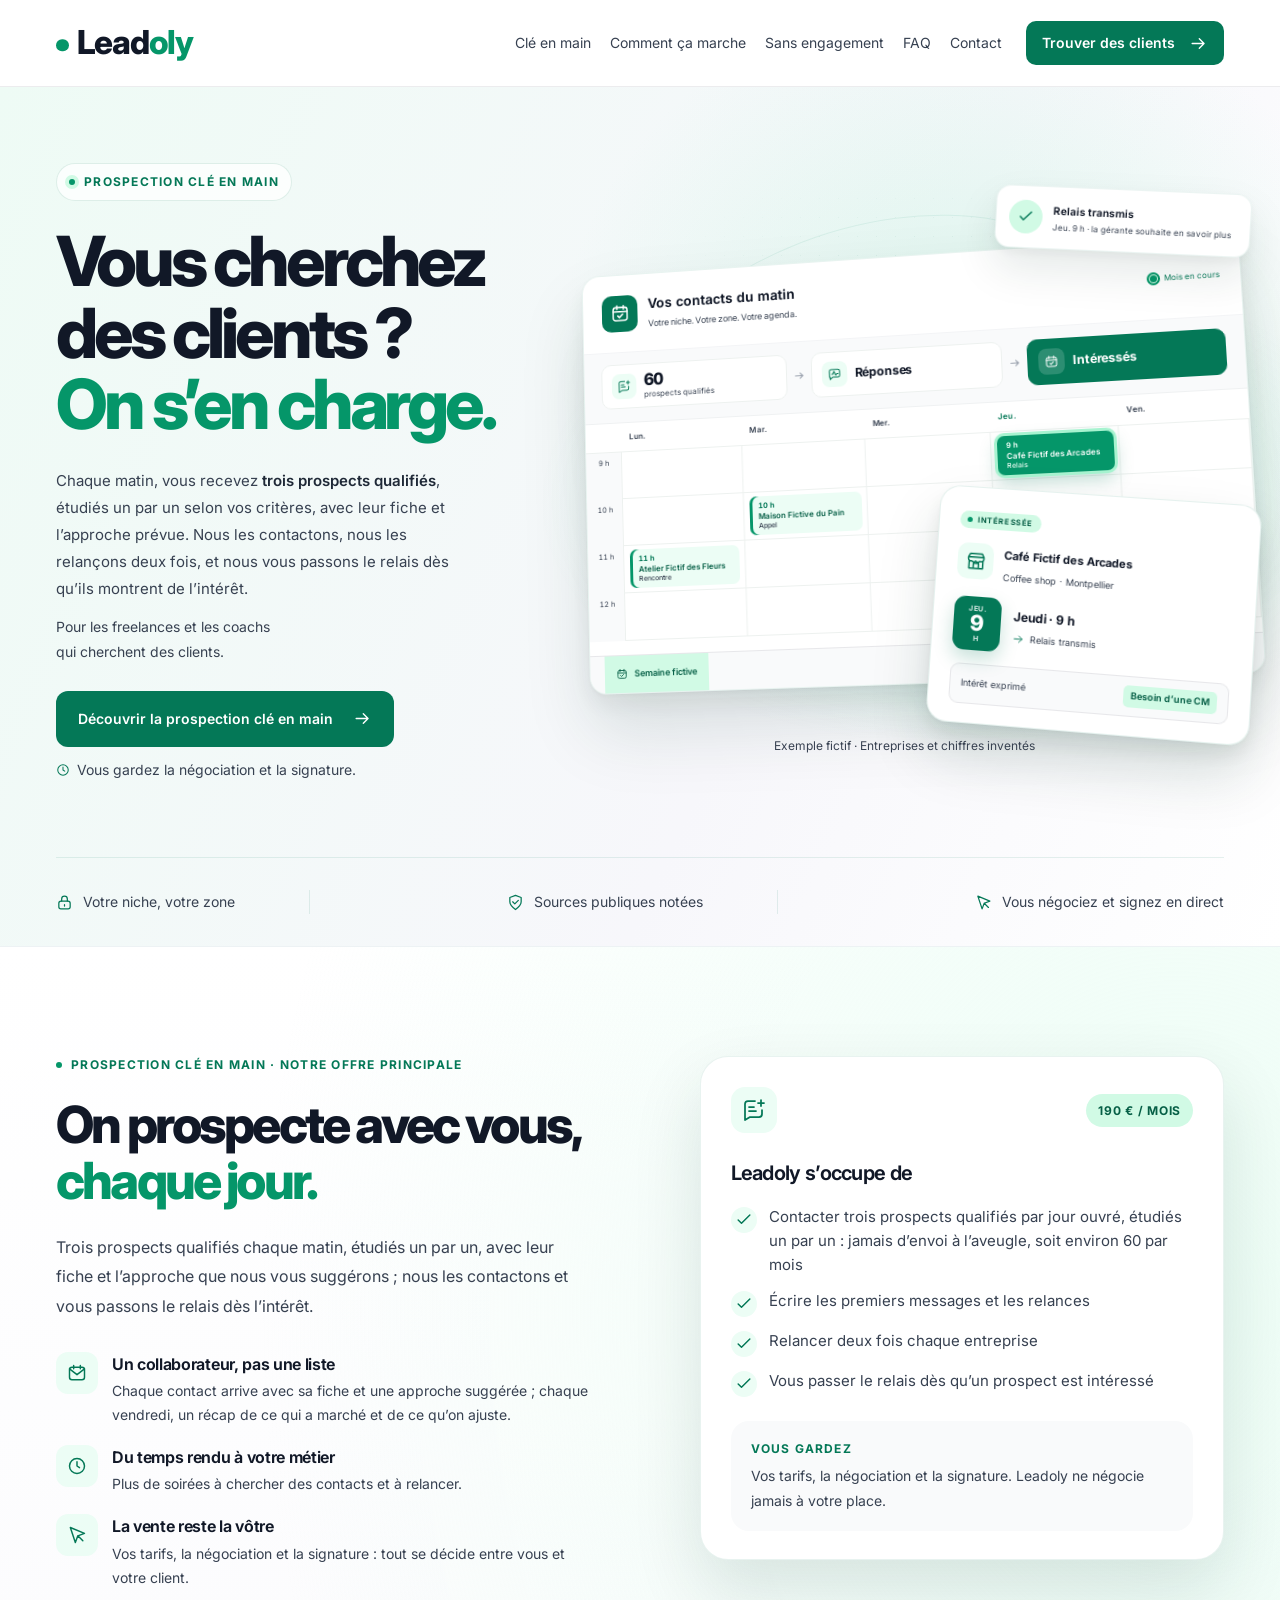
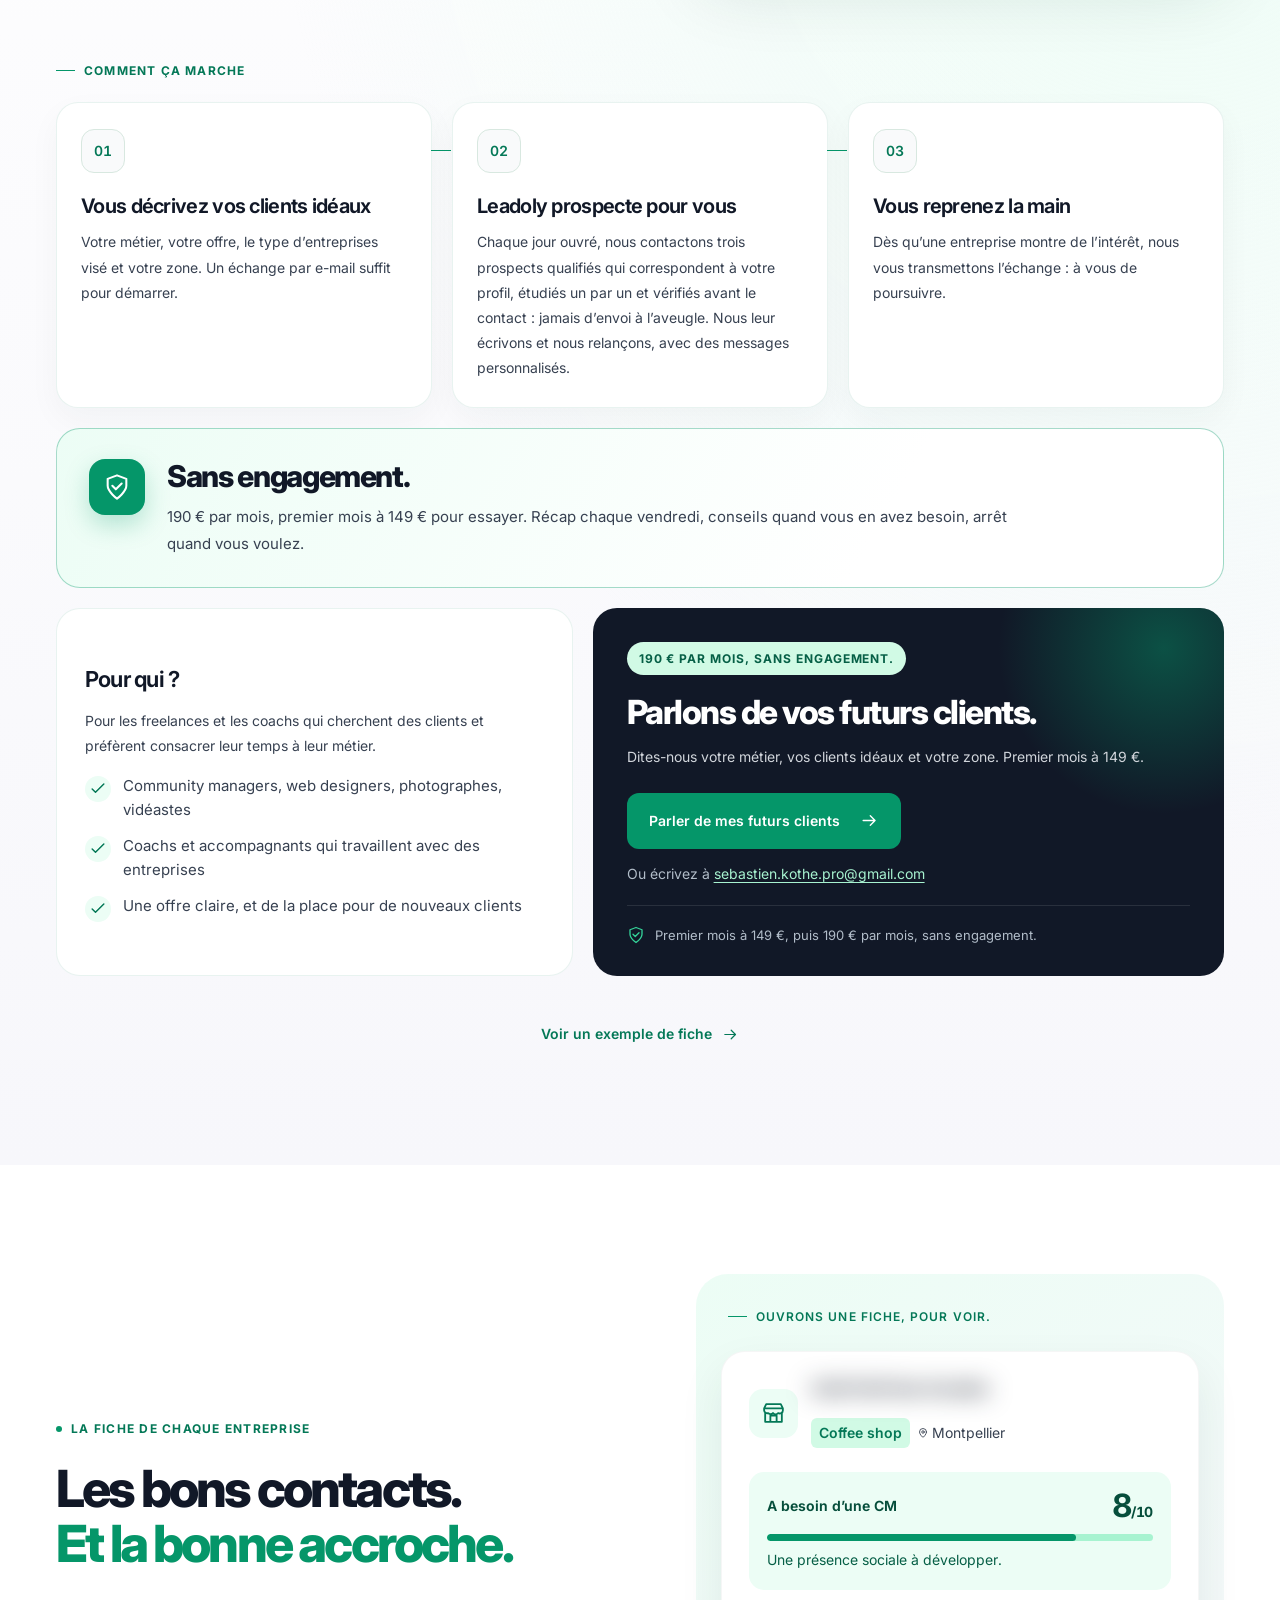
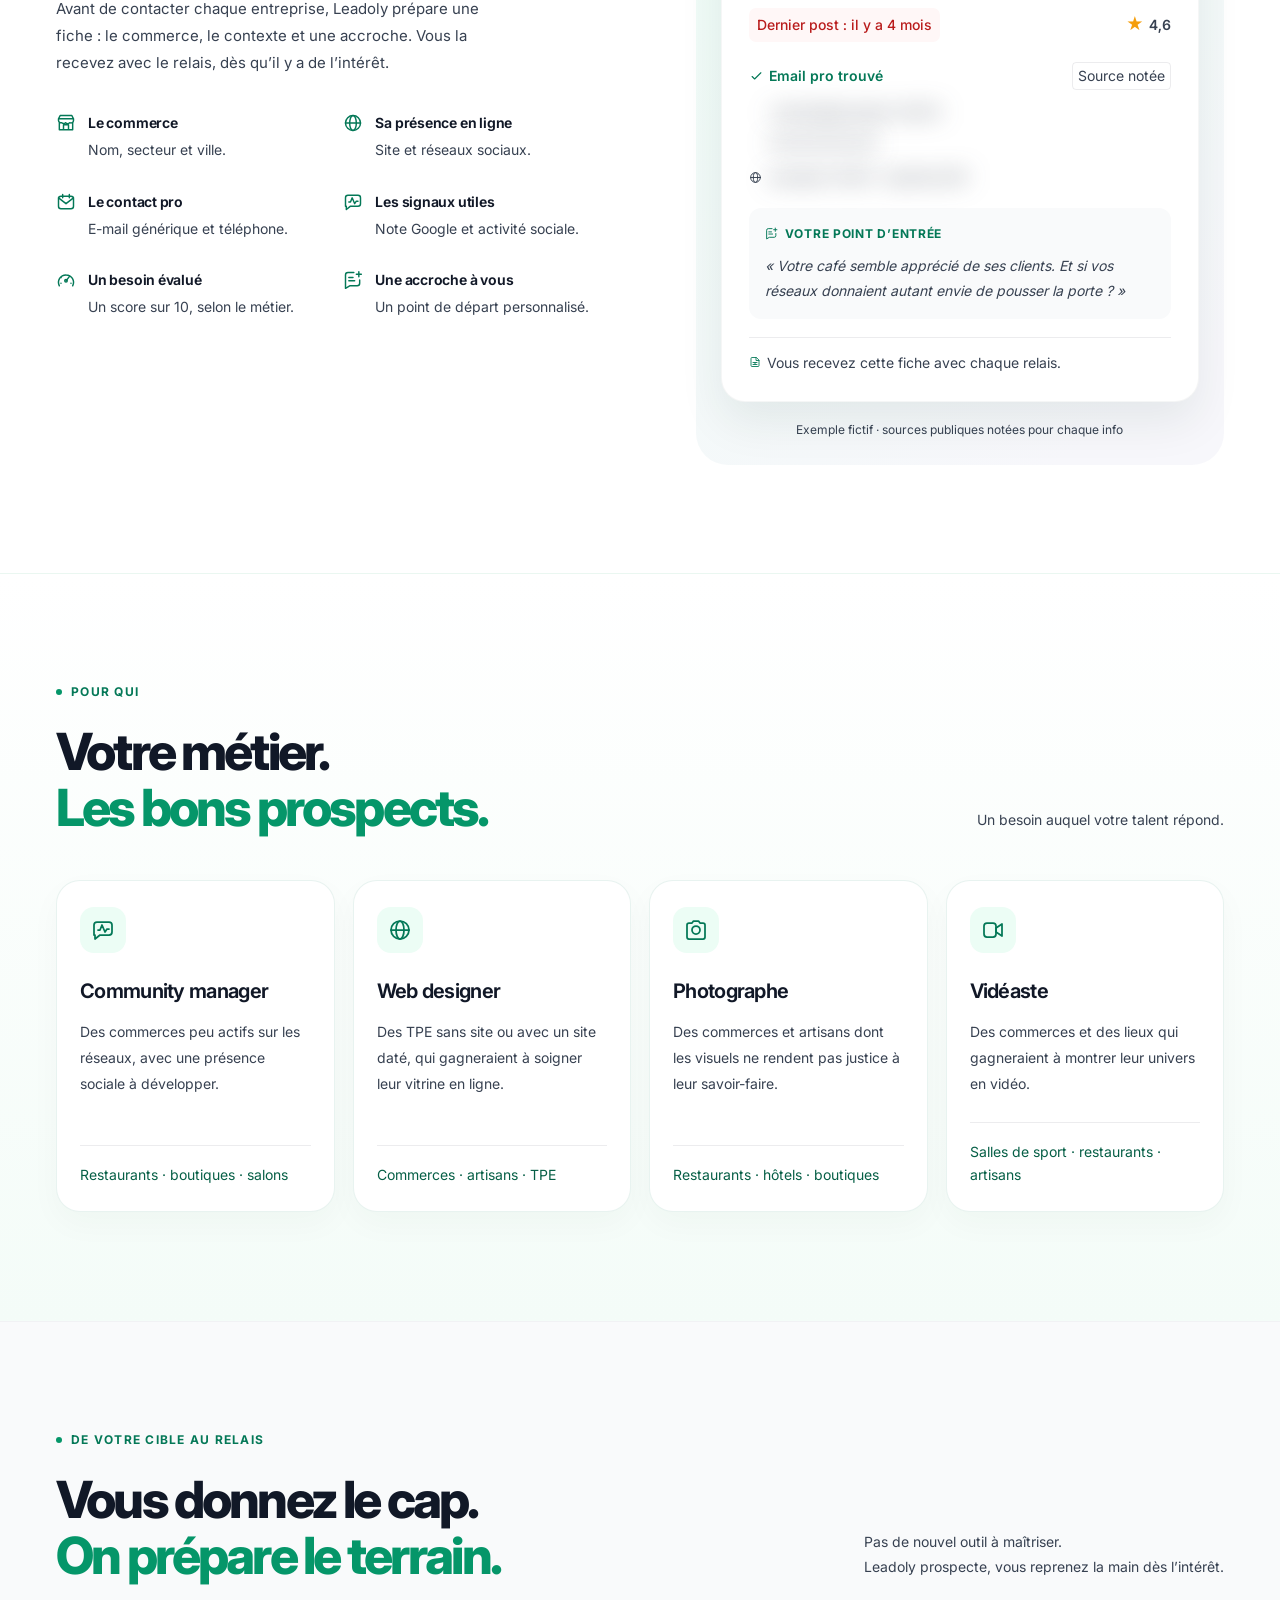
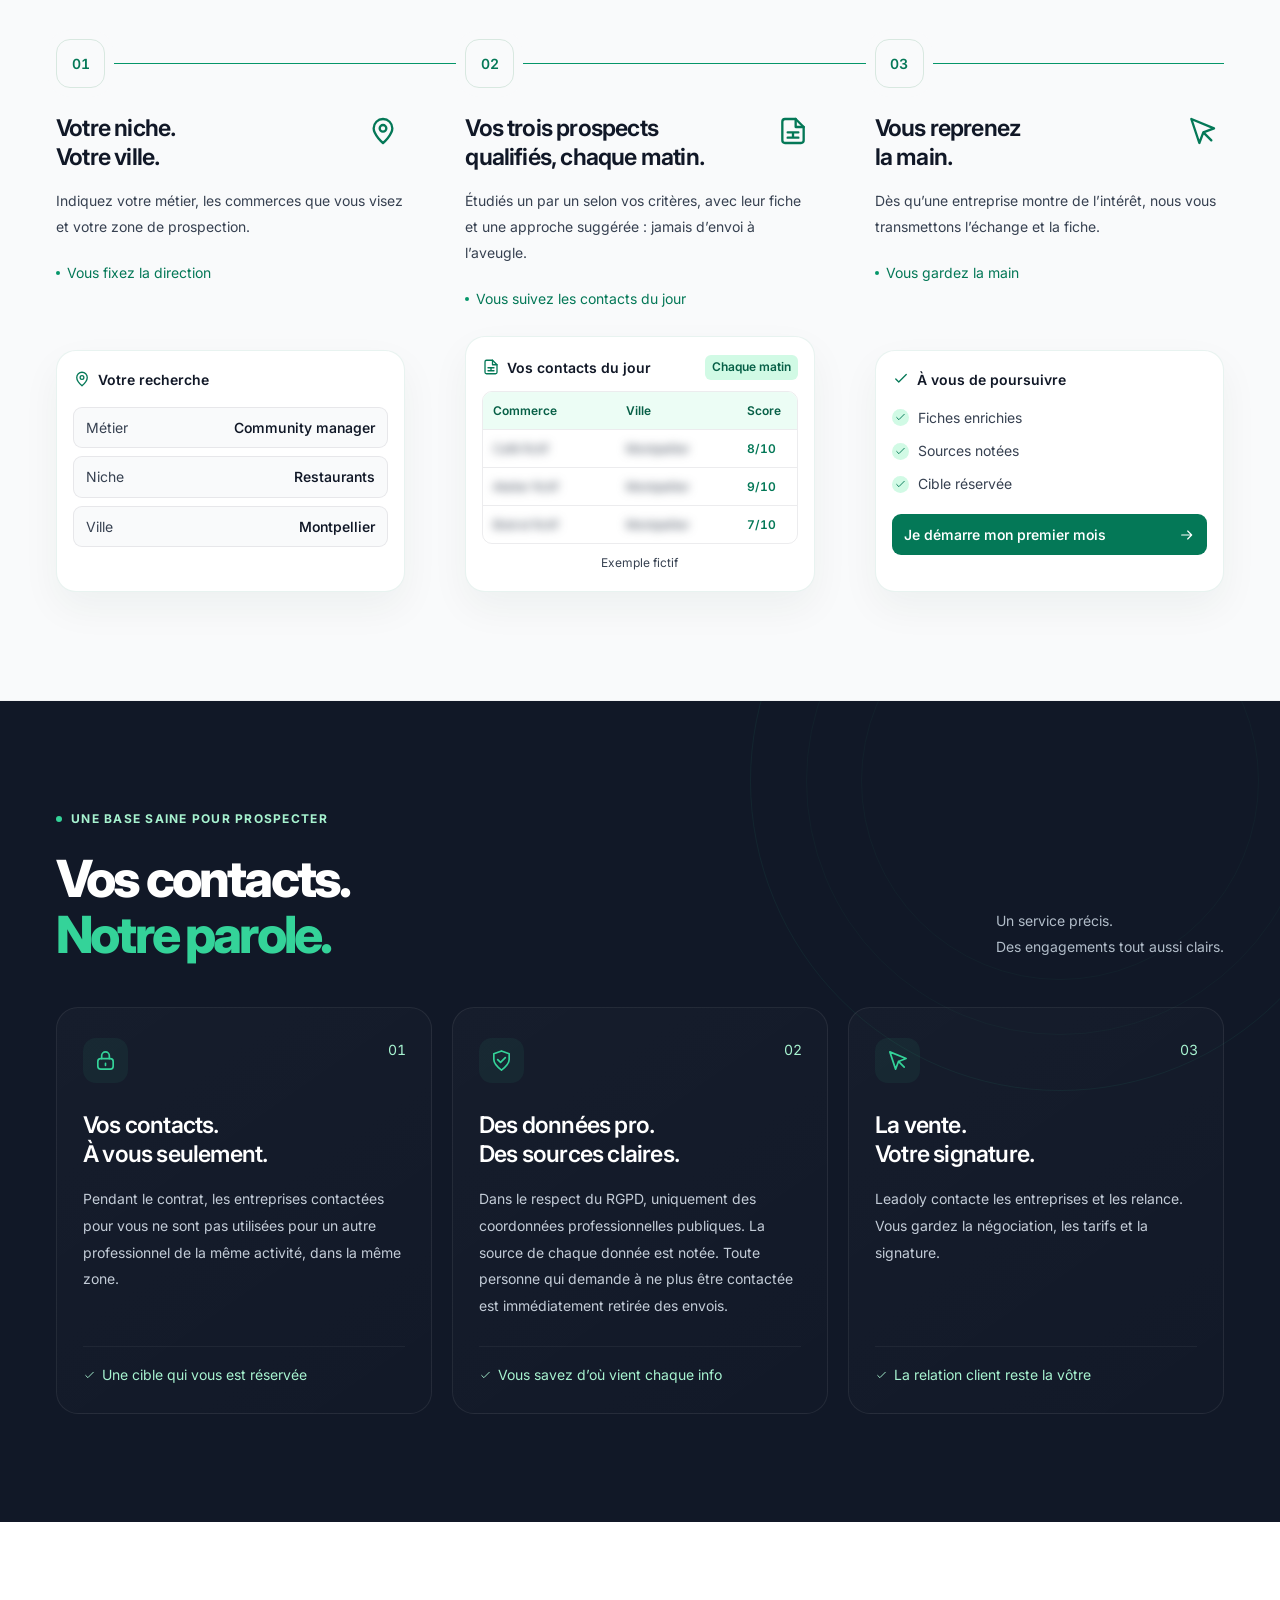
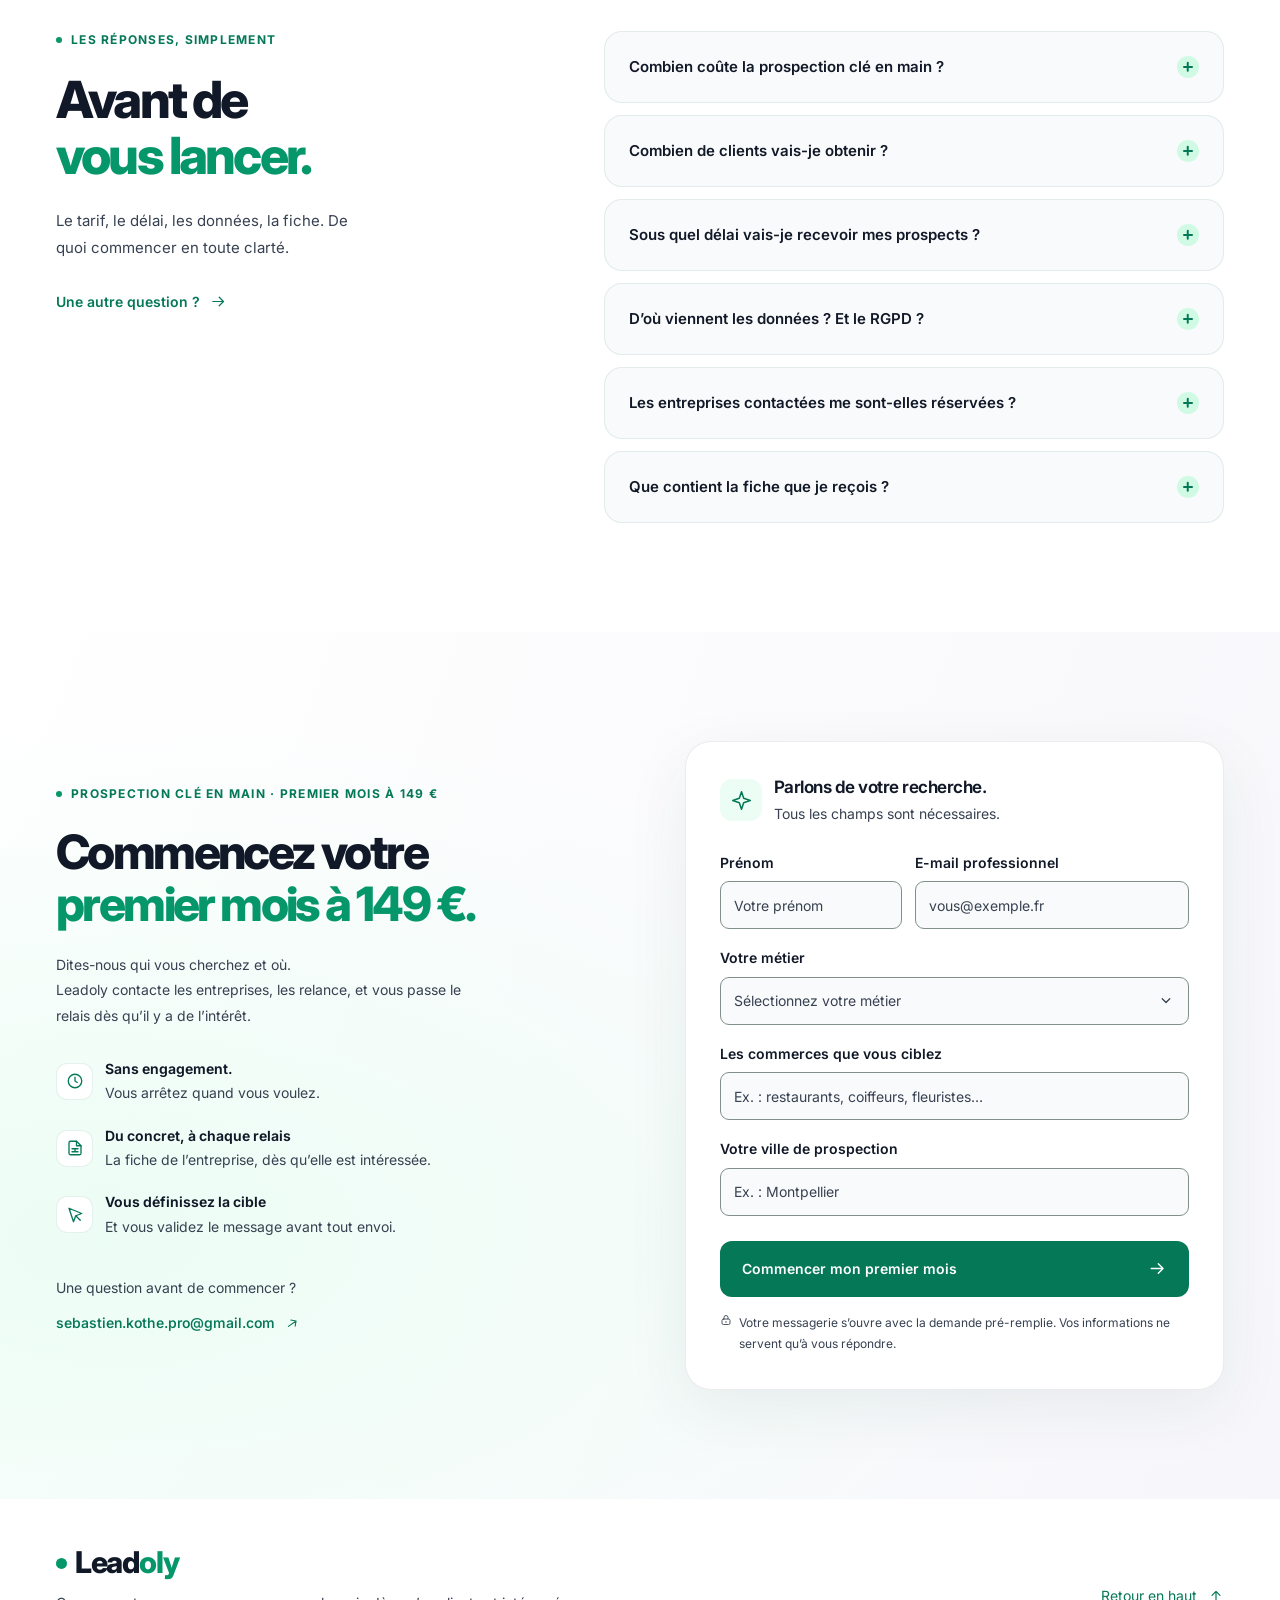
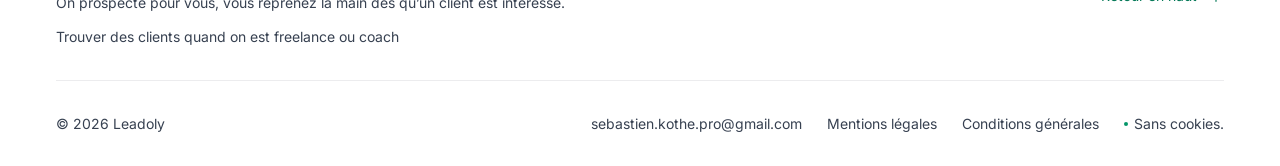
==== commit 54eb60fe: "Offre : 3 prospects qualifiés par jour ouvré (environ 60 par mois) Décision de Sébastien du 24/11/20" ====
--- a/index.html
+++ b/index.html
@@ -4,7 +4,7 @@
   <meta charset="utf-8">
   <meta name="viewport" content="width=device-width, initial-scale=1">
   <title>Leadoly — On prospecte pour vous, vous reprenez la main dès qu’un client est intéressé</title>
-  <meta name="description" content="Freelances et coachs : Leadoly prospecte pour vous. Chaque matin, deux entreprises choisies selon vos critères ; nous les contactons et vous passons le relais dès qu’elles sont intéressées. 190 € par mois sans engagement.">
+  <meta name="description" content="Freelances et coachs : Leadoly prospecte pour vous. Chaque jour ouvré, trois prospects qualifiés, étudiés un par un : jamais d’envoi à l’aveugle. Nous les contactons et vous passons le relais dès qu’ils sont intéressés. 190 € par mois sans engagement.">
   <meta name="robots" content="index, follow, max-image-preview:large">
   <meta name="theme-color" content="#059669">
   <meta name="color-scheme" content="light">
@@ -21,7 +21,7 @@
   <meta property="og:site_name" content="Leadoly">
   <meta property="og:url" content="https://leadoly.fr/">
   <meta property="og:title" content="Leadoly — On prospecte pour vous, vous reprenez la main dès qu’un client est intéressé">
-  <meta property="og:description" content="Freelances et coachs : Leadoly prospecte pour vous. Chaque matin, deux entreprises choisies selon vos critères ; nous les contactons et vous passons le relais dès qu’elles sont intéressées. 190 € par mois sans engagement.">
+  <meta property="og:description" content="Freelances et coachs : Leadoly prospecte pour vous. Chaque jour ouvré, trois prospects qualifiés, étudiés un par un : jamais d’envoi à l’aveugle. Nous les contactons et vous passons le relais dès qu’ils sont intéressés. 190 € par mois sans engagement.">
   <meta property="og:image" content="https://leadoly.fr/assets/og-image.png">
   <meta property="og:image:width" content="1200">
   <meta property="og:image:height" content="630">
@@ -29,7 +29,7 @@
   <meta property="og:image:alt" content="Leadoly. On prospecte pour vous, vous reprenez la main dès qu’un client est intéressé.">
   <meta name="twitter:card" content="summary_large_image">
   <meta name="twitter:title" content="Leadoly — On prospecte pour vous, vous reprenez la main dès qu’un client est intéressé">
-  <meta name="twitter:description" content="Freelances et coachs : Leadoly prospecte pour vous. Chaque matin, deux entreprises choisies selon vos critères ; nous les contactons et vous passons le relais dès qu’elles sont intéressées. 190 € par mois sans engagement.">
+  <meta name="twitter:description" content="Freelances et coachs : Leadoly prospecte pour vous. Chaque jour ouvré, trois prospects qualifiés, étudiés un par un : jamais d’envoi à l’aveugle. Nous les contactons et vous passons le relais dès qu’ils sont intéressés. 190 € par mois sans engagement.">
   <meta name="twitter:image" content="https://leadoly.fr/assets/og-image.png">
   <meta name="twitter:image:alt" content="Leadoly. On prospecte pour vous, vous reprenez la main dès qu’un client est intéressé.">
   <script type="application/ld+json">
@@ -53,7 +53,7 @@
       "image": "https://leadoly.fr/assets/og-image.png",
       "email": "sebastien.kothe.pro@gmail.com",
       "slogan": "On prospecte pour vous, vous reprenez la main dès qu’un client est intéressé.",
-      "description": "Leadoly prospecte pour les freelances et les coachs : chaque matin, deux entreprises choisies selon leurs critères ; nous les contactons, les relançons et leur passons le relais dès qu’elles sont intéressées. 190 € par mois sans engagement, premier mois à 149 €.",
+      "description": "Leadoly prospecte pour les freelances et les coachs : chaque jour ouvré, trois prospects qualifiés, étudiés un par un : jamais d’envoi à l’aveugle ; nous les contactons, les relançons et leur passons le relais dès qu’ils sont intéressés. 190 € par mois sans engagement, premier mois à 149 €.",
       "areaServed": {
         "@type": "Country",
         "name": "France"
@@ -99,7 +99,7 @@
       "@id": "https://leadoly.fr/#webpage",
       "url": "https://leadoly.fr/",
       "name": "Leadoly — On prospecte pour vous, vous reprenez la main dès qu’un client est intéressé",
-      "description": "Freelances et coachs : Leadoly prospecte pour vous. Chaque matin, deux entreprises choisies selon vos critères ; nous les contactons et vous passons le relais dès qu’elles sont intéressées. 190 € par mois sans engagement.",
+      "description": "Freelances et coachs : Leadoly prospecte pour vous. Chaque jour ouvré, trois prospects qualifiés, étudiés un par un : jamais d’envoi à l’aveugle. Nous les contactons et vous passons le relais dès qu’ils sont intéressés. 190 € par mois sans engagement.",
       "inLanguage": "fr-FR",
       "isPartOf": {
         "@id": "https://leadoly.fr/#website"
@@ -138,7 +138,7 @@
           "name": "Sous quel délai vais-je recevoir mes prospects ?",
           "acceptedAnswer": {
             "@type": "Answer",
-            "text": "Après un échange pour définir vos critères et valider le message, vous recevez vos deux premiers contacts dès le lendemain matin."
+            "text": "Après un échange pour définir vos critères et valider le message, vous recevez vos trois premiers prospects qualifiés dès le lendemain matin, avec leur fiche et l’approche prévue."
           }
         },
         {
@@ -210,7 +210,7 @@
         <div class="hero-copy">
           <p class="eyebrow pill"><span class="status-dot" aria-hidden="true"></span>PROSPECTION CLÉ EN MAIN</p>
           <h1 id="hero-title">Vous cherchez <br> des clients ? <br> <span>On s’en charge.</span></h1>
-          <p class="hero-description">Chaque matin, vous recevez <strong>deux entreprises choisies selon vos critères</strong>. Nous les contactons, nous les relançons deux fois, et nous vous passons le relais dès qu’elles montrent de l’intérêt.</p>
+          <p class="hero-description">Chaque matin, vous recevez <strong>trois prospects qualifiés</strong>, étudiés un par un selon vos critères, avec leur fiche et l’approche prévue. Nous les contactons, nous les relançons deux fois, et nous vous passons le relais dès qu’ils montrent de l’intérêt.</p>
           <p class="hero-audience">Pour les freelances et les coachs <br class="desktop-break"> qui cherchent des clients.</p>
           <div class="hero-actions"><a class="button" href="#premium">Découvrir la prospection clé en main<svg class="icon" aria-hidden="true"><use href="#i-arrow"/></svg></a></div>
           <p class="hero-note"><svg class="icon" aria-hidden="true"><use href="#i-clock"/></svg>Vous gardez la négociation et la signature.</p>
@@ -222,7 +222,7 @@
             <div class="sheet-window rdv-window">
               <div class="sheet-titlebar"><span class="sheet-icon rdv-icon"><svg class="icon"><use href="#i-calendar"/></svg></span><div><b>Vos contacts du matin</b><span>Votre niche. Votre zone. Votre agenda.</span></div><span class="sheet-status"><span class="rdv-live"></span>Mois en cours</span></div>
               <div class="rdv-funnel">
-                <div class="rdv-step"><span class="rdv-step-icon"><svg class="icon"><use href="#i-message"/></svg></span><b>60</b><span><span class="rdv-long">entreprises </span>contactées</span></div>
+                <div class="rdv-step"><span class="rdv-step-icon"><svg class="icon"><use href="#i-message"/></svg></span><b>60</b><span><span class="rdv-long">prospects </span>qualifiés</span></div>
                 <svg class="rdv-arrow" viewBox="0 0 24 24"><path d="M5 12h14m-5-5 5 5-5 5"/></svg>
                 <div class="rdv-step"><span class="rdv-step-icon"><svg class="icon"><use href="#i-activity"/></svg></span><b class="rdv-word">Réponses</b></div>
                 <svg class="rdv-arrow" viewBox="0 0 24 24"><path d="M5 12h14m-5-5 5 5-5 5"/></svg>
@@ -260,7 +260,7 @@
           <div class="premium-copy reveal">
             <p class="eyebrow"><span class="status-dot" aria-hidden="true"></span>PROSPECTION CLÉ EN MAIN · NOTRE OFFRE PRINCIPALE</p>
             <h2 id="premium-title">On prospecte avec vous, <br> <span>chaque jour.</span></h2>
-            <p class="premium-lead">Deux contacts qualifiés chaque matin, avec l’approche que nous vous suggérons ; nous les contactons et vous passons le relais dès l’intérêt.</p>
+            <p class="premium-lead">Trois prospects qualifiés chaque matin, étudiés un par un, avec leur fiche et l’approche que nous vous suggérons ; nous les contactons et vous passons le relais dès l’intérêt.</p>
             <ul class="premium-results">
               <li><span class="premium-result-icon"><svg class="icon" aria-hidden="true"><use href="#i-contact"/></svg></span><span><b>Un collaborateur, pas une liste</b><small>Chaque contact arrive avec sa fiche et une approche suggérée ; chaque vendredi, un récap de ce qui a marché et de ce qu’on ajuste.</small></span></li>
               <li><span class="premium-result-icon"><svg class="icon" aria-hidden="true"><use href="#i-clock"/></svg></span><span><b>Du temps rendu à votre métier</b><small>Plus de soirées à chercher des contacts et à relancer.</small></span></li>
@@ -271,7 +271,7 @@
             <div class="premium-card-top"><span class="audience-icon"><svg class="icon" aria-hidden="true"><use href="#i-message"/></svg></span><span class="premium-badge">190 € / mois</span></div>
             <h3>Leadoly s’occupe de</h3>
             <ul class="premium-list">
-              <li><svg class="icon" aria-hidden="true"><use href="#i-check"/></svg>Contacter deux entreprises par jour ouvré, soit environ 60 par mois</li>
+              <li><svg class="icon" aria-hidden="true"><use href="#i-check"/></svg>Contacter trois prospects qualifiés par jour ouvré, étudiés un par un : jamais d’envoi à l’aveugle, soit environ 60 par mois</li>
               <li><svg class="icon" aria-hidden="true"><use href="#i-check"/></svg>Écrire les premiers messages et les relances</li>
               <li><svg class="icon" aria-hidden="true"><use href="#i-check"/></svg>Relancer deux fois chaque entreprise</li>
               <li><svg class="icon" aria-hidden="true"><use href="#i-check"/></svg>Vous passer le relais dès qu’un prospect est intéressé</li>
@@ -283,7 +283,7 @@
           <h3 class="premium-how-title" id="premium-how-title"><span class="tiny-line" aria-hidden="true"></span>Comment ça marche</h3>
           <ol class="premium-steps">
             <li class="premium-step"><span class="premium-step-number">01</span><h4>Vous décrivez vos clients idéaux</h4><p>Votre métier, votre offre, le type d’entreprises visé et votre zone. Un échange par e-mail suffit pour démarrer.</p></li>
-            <li class="premium-step"><span class="premium-step-number">02</span><h4>Leadoly prospecte pour vous</h4><p>Chaque jour ouvré, nous contactons deux entreprises qui correspondent à votre profil, nous leur écrivons et nous relançons, avec des messages personnalisés.</p></li>
+            <li class="premium-step"><span class="premium-step-number">02</span><h4>Leadoly prospecte pour vous</h4><p>Chaque jour ouvré, nous contactons trois prospects qualifiés qui correspondent à votre profil, étudiés un par un et vérifiés avant le contact : jamais d’envoi à l’aveugle. Nous leur écrivons et nous relançons, avec des messages personnalisés.</p></li>
             <li class="premium-step"><span class="premium-step-number">03</span><h4>Vous reprenez la main</h4><p>Dès qu’une entreprise montre de l’intérêt, nous vous transmettons l’échange : à vous de poursuivre.</p></li>
           </ol>
         </div>
@@ -355,7 +355,7 @@
     </section>
     <section class="how-section section-pad" id="comment" aria-labelledby="comment-title">
       <div class="container"><div class="section-heading reveal"><div><p class="eyebrow"><span class="status-dot" aria-hidden="true"></span>DE VOTRE CIBLE AU RELAIS</p><h2 id="comment-title">Vous donnez le cap. <br> <span>On prépare le terrain.</span></h2></div><p>Pas de nouvel outil à maîtriser. <br> Leadoly prospecte, vous reprenez la main dès l’intérêt.</p></div>
-        <div class="steps"><div class="step-line" aria-hidden="true"><span></span></div><article class="step reveal"><span class="step-number">01</span><svg class="step-icon icon" aria-hidden="true"><use href="#i-pin"/></svg><h3>Votre niche. <br> Votre ville.</h3><p>Indiquez votre métier, les commerces que vous visez et votre zone de prospection.</p><span class="step-tag">Vous fixez la direction</span><div class="step-visual niche-visual" aria-hidden="true"><div class="mini-visual-heading"><svg class="icon"><use href="#i-pin"/></svg>Votre recherche</div><div class="mini-field"><span>Métier</span><b>Community manager</b></div><div class="mini-field"><span>Niche</span><b>Restaurants</b></div><div class="mini-field"><span>Ville</span><b>Montpellier</b></div></div></article><article class="step reveal"><span class="step-number">02</span><svg class="step-icon icon" aria-hidden="true"><use href="#i-sheet"/></svg><h3>Vos deux contacts <br> chaque matin.</h3><p>Choisis selon les critères définis ensemble, avec une approche suggérée.</p><span class="step-tag">Vous suivez les contacts du jour</span><div class="step-visual delivery-visual" aria-hidden="true"><div class="mini-visual-heading"><svg class="icon"><use href="#i-sheet"/></svg>Vos contacts du jour<span class="delivery-badge">Chaque matin</span></div><div class="mini-table"><div class="mini-table-head"><span>Commerce</span><span>Ville</span><span>Score</span></div><div><span class="blurred">Café fictif</span><span class="blurred">Montpellier</span><b>8/10</b></div><div><span class="blurred">Atelier fictif</span><span class="blurred">Montpellier</span><b>9/10</b></div><div><span class="blurred">Bistrot fictif</span><span class="blurred">Montpellier</span><b>7/10</b></div></div><span class="mini-example">Exemple fictif</span></div></article><article class="step reveal"><span class="step-number">03</span><svg class="step-icon icon" aria-hidden="true"><use href="#i-cursor"/></svg><h3>Vous reprenez <br> la main.</h3><p>Dès qu’une entreprise montre de l’intérêt, nous vous transmettons l’échange et la fiche.</p><span class="step-tag">Vous gardez la main</span><div class="step-visual choice-visual" aria-hidden="true"><div class="mini-visual-heading"><svg class="icon"><use href="#i-check"/></svg>À vous de poursuivre</div><div class="mini-check"><svg class="icon"><use href="#i-check"/></svg>Fiches enrichies</div><div class="mini-check"><svg class="icon"><use href="#i-check"/></svg>Sources notées</div><div class="mini-check"><svg class="icon"><use href="#i-check"/></svg>Cible réservée</div><span class="mini-order">Je démarre mon premier mois<svg class="icon"><use href="#i-arrow"/></svg></span></div></article></div>
+        <div class="steps"><div class="step-line" aria-hidden="true"><span></span></div><article class="step reveal"><span class="step-number">01</span><svg class="step-icon icon" aria-hidden="true"><use href="#i-pin"/></svg><h3>Votre niche. <br> Votre ville.</h3><p>Indiquez votre métier, les commerces que vous visez et votre zone de prospection.</p><span class="step-tag">Vous fixez la direction</span><div class="step-visual niche-visual" aria-hidden="true"><div class="mini-visual-heading"><svg class="icon"><use href="#i-pin"/></svg>Votre recherche</div><div class="mini-field"><span>Métier</span><b>Community manager</b></div><div class="mini-field"><span>Niche</span><b>Restaurants</b></div><div class="mini-field"><span>Ville</span><b>Montpellier</b></div></div></article><article class="step reveal"><span class="step-number">02</span><svg class="step-icon icon" aria-hidden="true"><use href="#i-sheet"/></svg><h3>Vos trois prospects <br> qualifiés, chaque matin.</h3><p>Étudiés un par un selon vos critères, avec leur fiche et une approche suggérée : jamais d’envoi à l’aveugle.</p><span class="step-tag">Vous suivez les contacts du jour</span><div class="step-visual delivery-visual" aria-hidden="true"><div class="mini-visual-heading"><svg class="icon"><use href="#i-sheet"/></svg>Vos contacts du jour<span class="delivery-badge">Chaque matin</span></div><div class="mini-table"><div class="mini-table-head"><span>Commerce</span><span>Ville</span><span>Score</span></div><div><span class="blurred">Café fictif</span><span class="blurred">Montpellier</span><b>8/10</b></div><div><span class="blurred">Atelier fictif</span><span class="blurred">Montpellier</span><b>9/10</b></div><div><span class="blurred">Bistrot fictif</span><span class="blurred">Montpellier</span><b>7/10</b></div></div><span class="mini-example">Exemple fictif</span></div></article><article class="step reveal"><span class="step-number">03</span><svg class="step-icon icon" aria-hidden="true"><use href="#i-cursor"/></svg><h3>Vous reprenez <br> la main.</h3><p>Dès qu’une entreprise montre de l’intérêt, nous vous transmettons l’échange et la fiche.</p><span class="step-tag">Vous gardez la main</span><div class="step-visual choice-visual" aria-hidden="true"><div class="mini-visual-heading"><svg class="icon"><use href="#i-check"/></svg>À vous de poursuivre</div><div class="mini-check"><svg class="icon"><use href="#i-check"/></svg>Fiches enrichies</div><div class="mini-check"><svg class="icon"><use href="#i-check"/></svg>Sources notées</div><div class="mini-check"><svg class="icon"><use href="#i-check"/></svg>Cible réservée</div><span class="mini-order">Je démarre mon premier mois<svg class="icon"><use href="#i-arrow"/></svg></span></div></article></div>
       </div>
     </section>
     <section class="commitments-section section-pad" id="engagements" aria-labelledby="engagements-title"><div class="commitment-orbit" aria-hidden="true"></div><div class="container"><div class="section-heading reveal"><div><p class="eyebrow"><span class="status-dot" aria-hidden="true"></span>UNE BASE SAINE POUR PROSPECTER</p><h2 id="engagements-title">Vos contacts. <br> <span>Notre parole.</span></h2></div><p>Un service précis. <br> Des engagements tout aussi clairs.</p></div><div class="commitment-grid">
@@ -369,7 +369,7 @@
         <div class="faq-list">
           <details class="faq-item reveal"><summary>Combien coûte la prospection clé en main ?<span class="faq-toggle" aria-hidden="true"></span></summary><p>190 € par mois sans engagement, premier mois à 149 €. Pas de paiement au contact ni au résultat.</p></details>
           <details class="faq-item reveal"><summary>Combien de clients vais-je obtenir ?<span class="faq-toggle" aria-hidden="true"></span></summary><p>Cela dépend de votre offre, de votre niche et de votre zone : nous ne promettons pas de chiffre. Chaque vendredi, on fait le point ensemble et on ajuste.</p></details>
-          <details class="faq-item reveal"><summary>Sous quel délai vais-je recevoir mes prospects ?<span class="faq-toggle" aria-hidden="true"></span></summary><p>Après un échange pour définir vos critères et valider le message, vous recevez vos deux premiers contacts dès le lendemain matin.</p></details>
+          <details class="faq-item reveal"><summary>Sous quel délai vais-je recevoir mes prospects ?<span class="faq-toggle" aria-hidden="true"></span></summary><p>Après un échange pour définir vos critères et valider le message, vous recevez vos trois premiers prospects qualifiés dès le lendemain matin, avec leur fiche et l’approche prévue.</p></details>
           <details class="faq-item reveal"><summary>D’où viennent les données ? Et le RGPD ?<span class="faq-toggle" aria-hidden="true"></span></summary><p>Leadoly utilise uniquement des coordonnées professionnelles publiques et note la source de chaque donnée. Toute personne qui demande à ne plus être contactée est immédiatement retirée des envois.</p></details>
           <details class="faq-item reveal"><summary>Les entreprises contactées me sont-elles réservées ?<span class="faq-toggle" aria-hidden="true"></span></summary><p>Oui. Pendant le contrat, Leadoly n’utilise pas les entreprises contactées pour vous au bénéfice d’un autre professionnel exerçant la même activité dans la même zone.</p></details>
           <details class="faq-item reveal"><summary>Que contient la fiche que je reçois ?<span class="faq-toggle" aria-hidden="true"></span></summary><p>Chaque relais vous est transmis avec la <a href="#fiche">fiche de l’entreprise</a> : commerce, secteur, ville, site, réseaux sociaux, e-mail et téléphone professionnels, note Google, activité sociale, score de besoin et accroche. Les sources y sont aussi notées. Chaque vendredi, vous recevez un récap de la semaine.</p></details>
